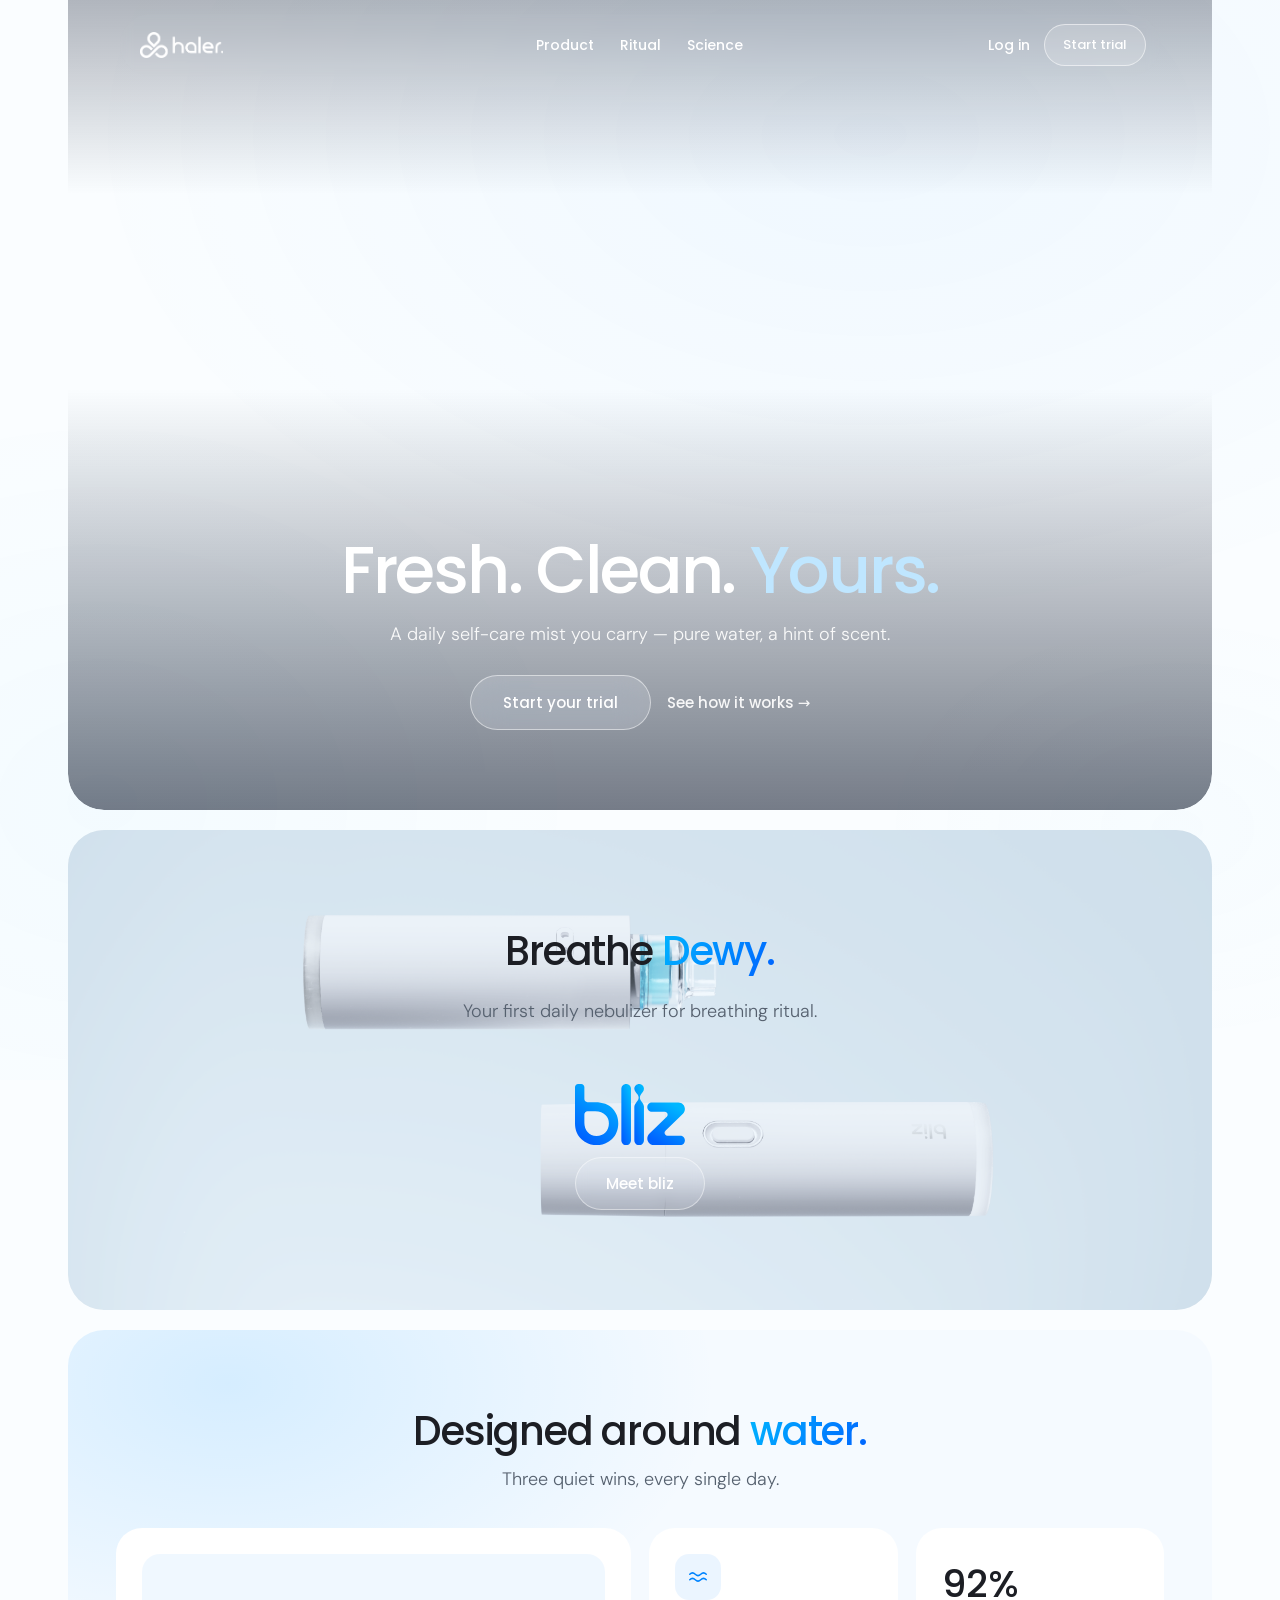
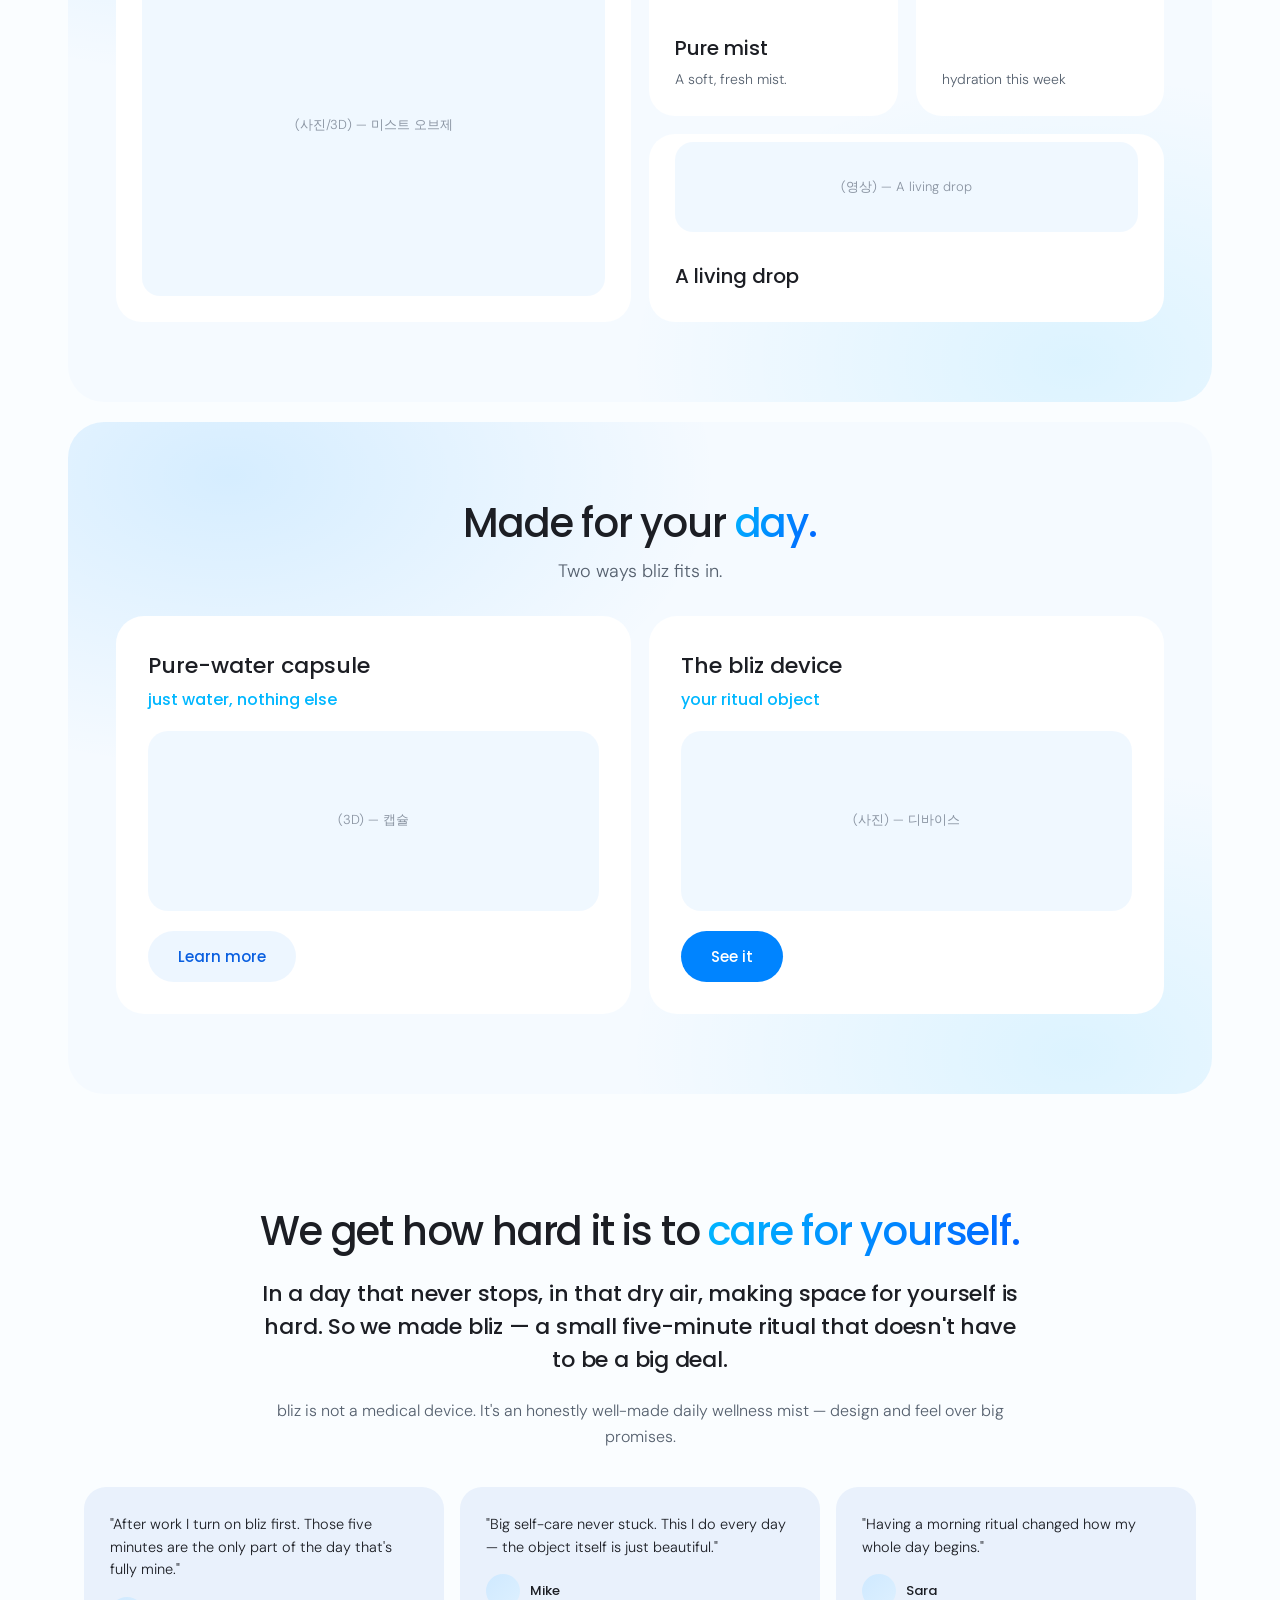
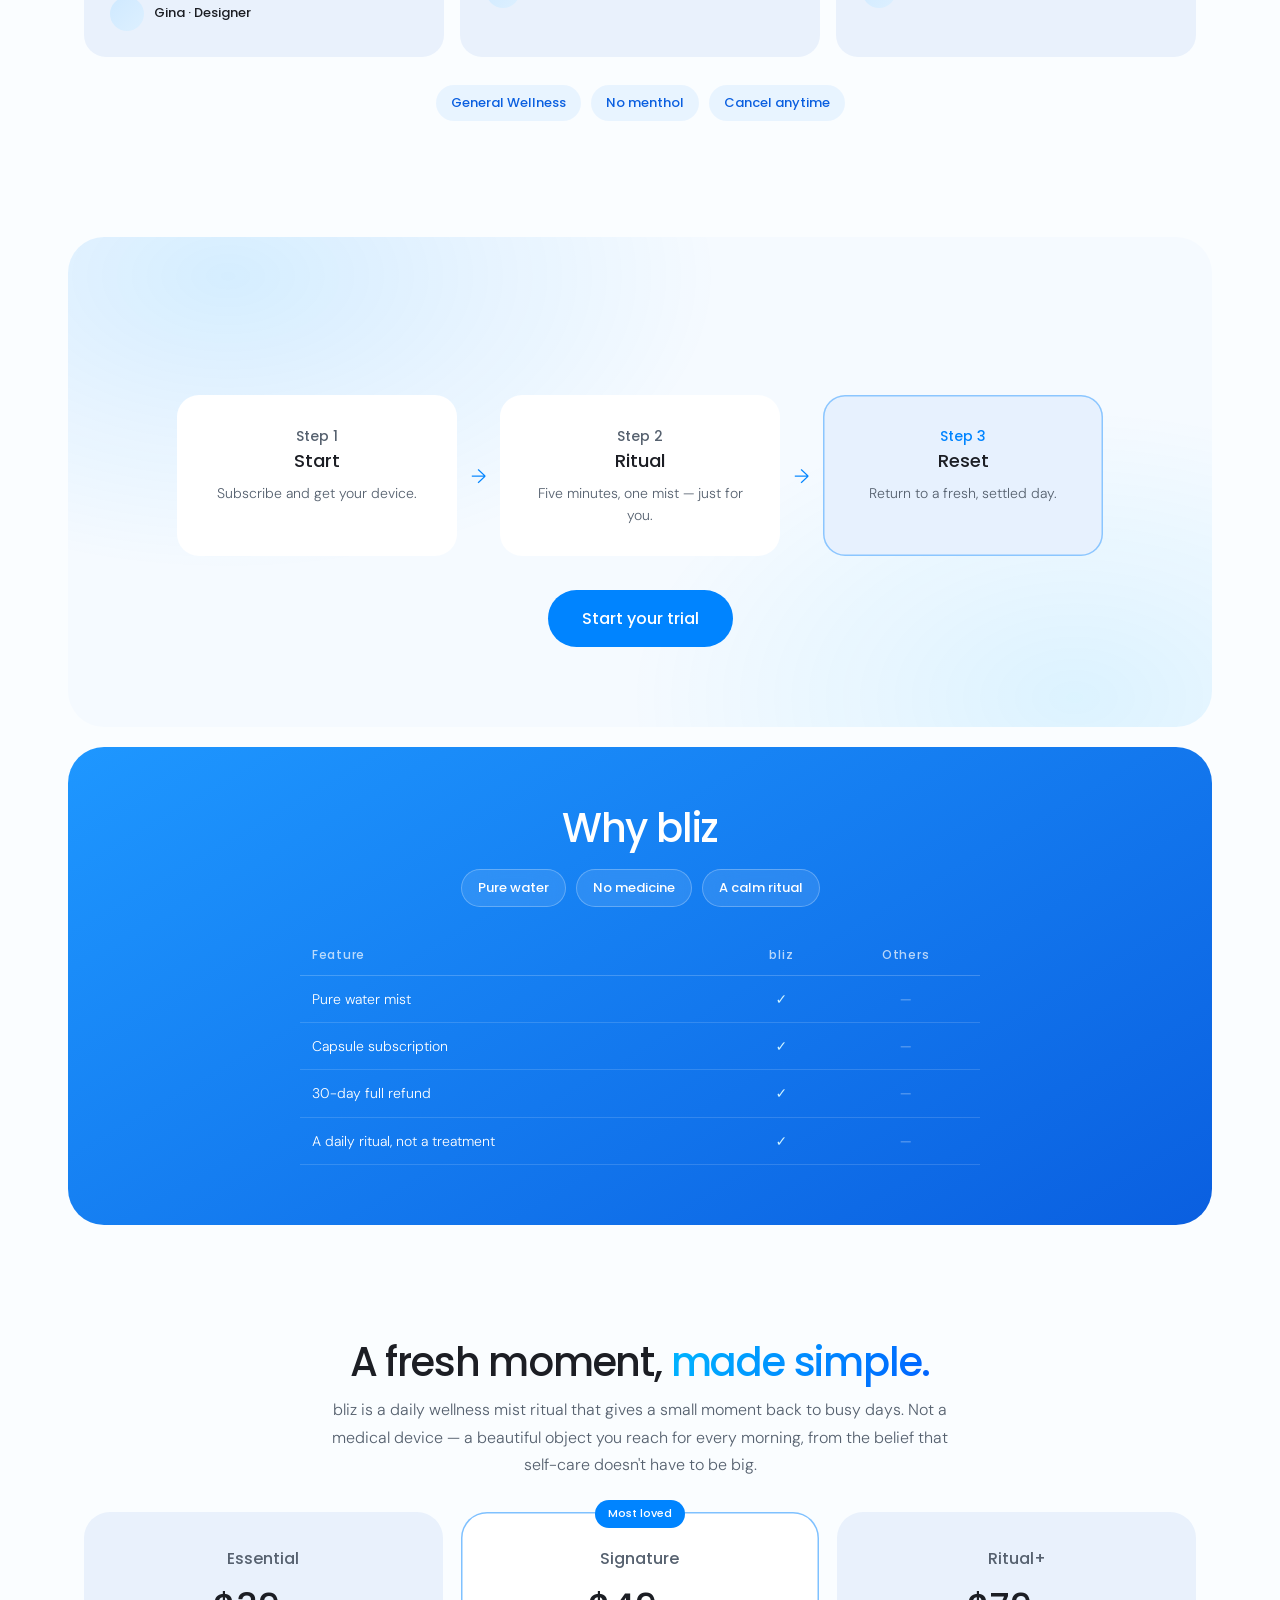
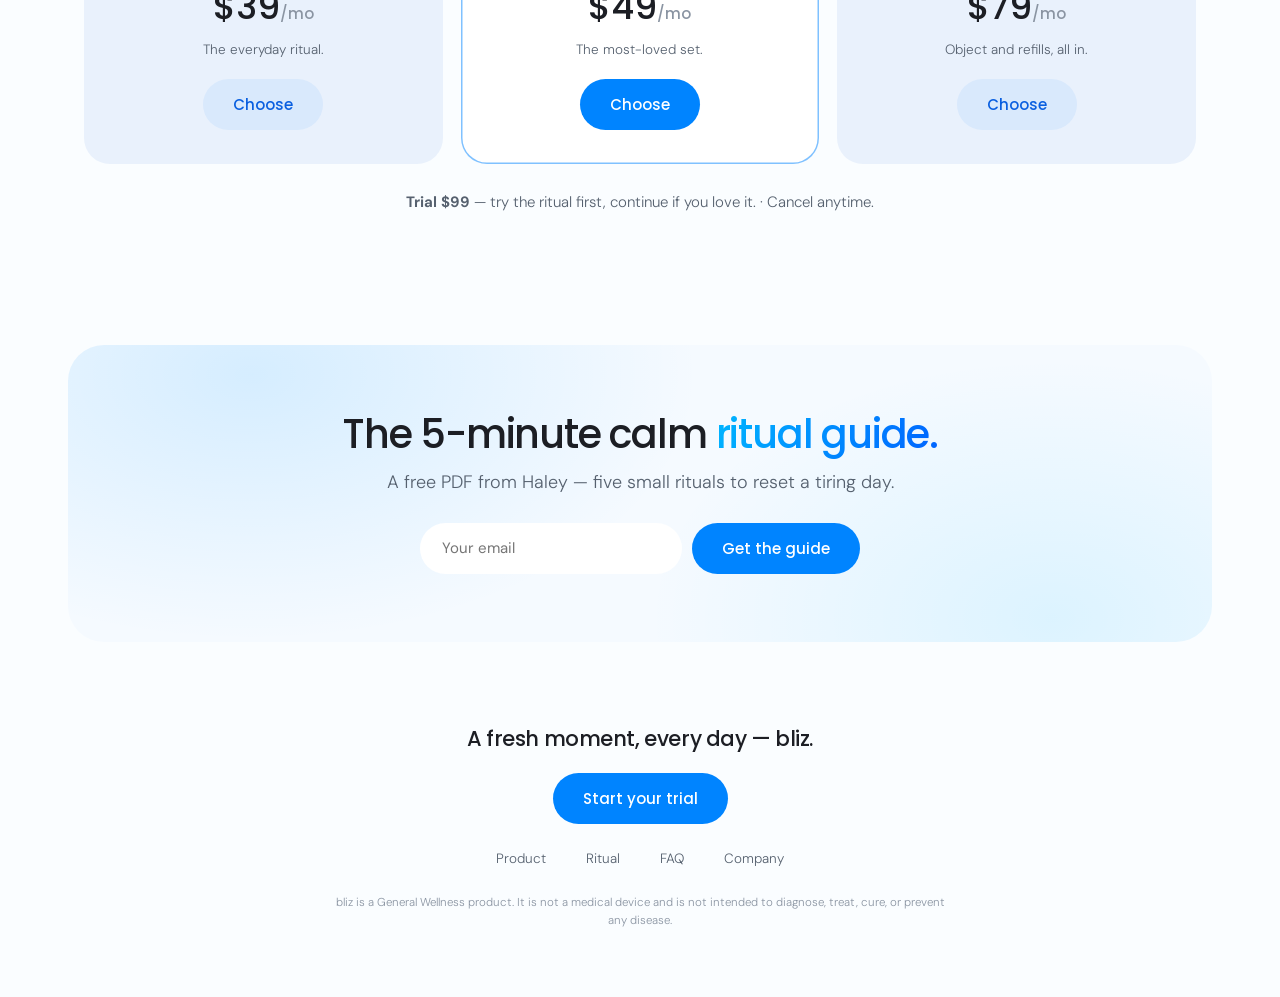
==== index.html @ 5954be3e "feat: product bg block - landscape image + gbtn--clear + bliz logo gradient" ====
<!doctype html><html lang="en"><head><meta charset="utf-8"><meta name="viewport" content="width=device-width,initial-scale=1">
<link rel="preconnect" href="https://fonts.googleapis.com"><link rel="preconnect" href="https://fonts.gstatic.com" crossorigin>
<link href="https://fonts.googleapis.com/css2?family=Poppins:wght@300;400;500&family=DM+Sans:wght@300;400;500&display=swap" rel="stylesheet">
<link rel="stylesheet" href="blocks_v2.css?v=5">

<style>
.bg-diffusion {
  position: fixed;
  top: -20%;
  left: -10%;
  width: 120%;
  height: 140%;
  background:
    radial-gradient(ellipse 80% 60% at 65% 25%, rgba(0, 132, 255, 0.045) 0%, transparent 65%),
    radial-gradient(ellipse 55% 55% at 15% 78%, rgba(0, 180, 255, 0.028) 0%, transparent 58%),
    radial-gradient(ellipse 40% 35% at 85% 80%, rgba(100, 210, 255, 0.022) 0%, transparent 50%);
  pointer-events: none;
  z-index: 0;
  will-change: transform;
}
.hl-page { position: relative; z-index: 1; }
</style>
</head><body>
<div class="bg-diffusion" id="bgDiffusion"></div>

<nav class="hl-nav" id="nav"><a class="hl-nav__logo"><img src="logo.png" alt="haler"></a><div class="hl-nav__menu"><a>Product</a><a>Ritual</a><a>Science</a></div><div class="hl-nav__act"><a>Log in</a><button class="gbtn gbtn--sm gbtn--navcta">Start trial</button></div></nav>

<div class="hl-page">

  <!-- 1. HERO — 천장 부착 비디오 블록 (글래스 카드 없음, 텍스트 화이트, 프로스트 버튼) -->
  <section class="hero-v">
    <div class="hero-v__bg"><video src="hero.mp4" autoplay muted loop playsinline preload="auto"></video></div>
    <div class="hero-v__in"><div class="hero-v__box">
      <h1 class="hl-h1">Fresh. Clean. <span class="ac">Yours.</span></h1>
      <p class="hero-v__sub">A daily self-care mist you carry — pure water, a hint of scent.</p>
      <div class="hero-v__cta"><button class="gbtn gbtn--hero">Start your trial</button><a class="hero-v__link">See how it works →</a></div>
    </div></div>
  </section>

  <!-- 2. 제품 인트로 -->
  <section class="hl-block hl-sec--product-bg">
    <div class="hl-product-bg__inner">
      <h2 class="hl-h2">Breathe <span class="ac">Dewy.</span></h2>
      <p class="hl-sub">Your first daily nebulizer for breathing ritual.</p>
      <div class="hl-product-cta">
        <svg class="hl-bliz-logo" viewBox="0 0 178 100" fill="none" xmlns="http://www.w3.org/2000/svg">
          <defs>
            <linearGradient id="blizLogoGrad" x1="0%" y1="0%" x2="100%" y2="0%" gradientTransform="rotate(118, 0.5, 0.5)">
              <stop offset="0%" stop-color="#00B7FF"/>
              <stop offset="100%" stop-color="#0062FF"/>
            </linearGradient>
          </defs>
          <path d="M148.494 53.0702C151.514 50.1258 149.429 45.0018 145.212 45.0018H124.501C120.358 45.0018 117 41.6435 117 37.5009C117 33.3583 120.358 30 124.501 30H167.304C173.132 30 177.857 34.7246 177.857 40.5526C177.857 43.3975 176.708 46.1218 174.672 48.1079L146.363 75.7116C143.343 78.656 145.428 83.78 149.645 83.78H170.285C174.467 83.78 177.857 87.1699 177.857 91.3517C177.857 95.5334 174.467 98.9233 170.285 98.9233H127.652C121.769 98.9233 117 94.1542 117 88.2712C117 85.3995 118.159 82.6494 120.216 80.6446L148.494 53.0702Z" fill="url(#blizLogoGrad)"/>
          <path d="M75 7.78395C75 3.48499 78.485 0 82.784 0C87.0829 0 90.5679 3.48499 90.5679 7.78395V91.2844C90.5679 95.5834 87.0829 99.0684 82.784 99.0684C78.485 99.0684 75 95.5834 75 91.2844V7.78395Z" fill="url(#blizLogoGrad)"/>
          <path d="M15.1575 62.8615C15.1575 65.7231 15.6168 68.4462 16.5354 71.0308C17.4541 73.6154 18.7402 75.8769 20.3937 77.8154C22.1391 79.7538 24.206 81.3231 26.5945 82.5231C29.0748 83.6308 31.8307 84.1846 34.8622 84.1846C37.8018 84.1846 40.4659 83.6769 42.8543 82.6615C45.3346 81.6462 47.4475 80.2615 49.1929 78.5077C50.9383 76.7538 52.3163 74.6308 53.3268 72.1385C54.3373 69.6462 54.8425 66.9692 54.8425 64.1077C54.8425 61.3385 54.3832 58.7538 53.4646 56.3538C52.5459 53.8615 51.122 51.7385 49.1929 49.9846C47.3556 48.1385 45.0591 46.7077 42.3031 45.6923C39.5472 44.6769 36.332 44.1692 32.6575 44.1692H20.1575C17.3961 44.1692 15.1575 46.4078 15.1575 49.1692V62.8615ZM0 5C0 2.23858 2.23858 0 5 0H10.1575C12.9189 0 15.1575 2.23858 15.1575 5V24.3538C15.1575 27.1152 17.3961 29.3538 20.1575 29.3538H32.7953C38.9501 29.3538 44.3241 30.2769 48.9173 32.1231C53.6024 33.8769 57.5066 36.3231 60.6299 39.4615C63.7533 42.6 66.0958 46.2923 67.6575 50.5385C69.2192 54.7846 70 59.3077 70 64.1077C70 69.1846 69.0814 73.8462 67.2441 78.0923C65.4987 82.3385 63.0643 86.0308 59.9409 89.1692C56.8176 92.2154 53.0971 94.6154 48.7795 96.3692C44.5538 98.1231 39.9606 99 35 99C30.0394 99 25.4003 98.1231 21.0827 96.3692C16.857 94.6154 13.1824 92.2154 10.0591 89.1692C6.93569 86.0308 4.45538 82.3385 2.61811 78.0923C0.872702 73.8462 0 69.1846 0 64.1077V5Z" fill="url(#blizLogoGrad)"/>
          <path d="M103.784 0C108.083 0.000123694 111.568 3.4853 111.568 7.78418C111.568 11.4573 108.457 14.4634 106.387 17.4974C105.512 18.7799 105 20.3301 105 22C105 23.5483 105.44 24.9935 106.201 26.2178C108.245 29.5034 111.568 32.6845 111.568 36.554V91.2842C111.568 95.5831 108.083 99.0682 103.784 99.0684C99.4852 99.0684 96 95.5831 96 91.2842V36.9996C96 32.9643 99.6131 29.6767 101.769 26.2653C102.549 25.031 103 23.5684 103 22C103 20.15 102.372 18.4469 101.317 17.0921C99.1143 14.2614 96 11.3712 96 7.78418C96 3.48522 99.4852 0 103.784 0Z" fill="url(#blizLogoGrad)"/>
        </svg>
        <button class="gbtn gbtn--clear">Meet bliz</button>
      </div>
    </div>
  </section>

  <!-- 3. 가치 (큼직 bento — 블록 안의 미니 블록) -->
  <section class="hl-block hl-block--airy">
    <h2 class="hl-h2">Designed around <span class="ac">water.</span></h2>
    <p class="hl-sub">Three quiet wins, every single day.</p>
    <div class="hl-bento">
      <div class="hl-mb c2 r2"><div class="hl-mb__media" style="margin-bottom:0">(사진/3D) — 미스트 오브제</div></div>
      <div class="hl-mb"><div class="hl-mb__ic"><svg viewBox="0 0 24 24"><path d="M3 9c2-2 4-2 6 0s4 2 6 0 4-2 6 0M3 15c2-2 4-2 6 0s4 2 6 0 4-2 6 0" stroke-linecap="round"/></svg></div><h4>Pure mist</h4><p>A soft, fresh mist.</p></div>
      <div class="hl-mb"><div class="stat">92%</div><p>hydration this week</p></div>
      <div class="hl-mb c2"><div class="hl-mb__media">(영상) — A living drop</div><h4>A living drop</h4></div>
    </div>
  </section>

  <!-- 3-b. 제품 (2업 큰 세로 카드 — 블록 안의 블록) -->
  <section class="hl-block hl-block--airy">
    <h2 class="hl-h2">Made for your <span class="ac">day.</span></h2>
    <p class="hl-sub">Two ways bliz fits in.</p>
    <div class="hl-twoup">
      <div class="hl-bigcard"><h4>Pure-water capsule</h4><p class="lead">just water, nothing else</p><div class="hl-bigcard__media">(3D) — 캡슐</div><button class="gbtn gbtn--ghost">Learn more</button></div>
      <div class="hl-bigcard"><h4>The bliz device</h4><p class="lead">your ritual object</p><div class="hl-bigcard__media">(사진) — 디바이스</div><button class="gbtn gbtn--blue">See it</button></div>
    </div>
  </section>

  <!-- 4. 가이드 + 증언 (플레인 + 카드) -->
  <section class="hl-sec">
    <h2 class="hl-h2">We get how hard it is to <span class="ac">care for yourself.</span></h2>
    <div class="hl-guide">
      <p class="hl-guide__empathy">In a day that never stops, in that dry air, making space for yourself is hard. So we made bliz — a small five-minute ritual that doesn't have to be a big deal.</p>
      <p class="hl-guide__auth">bliz is not a medical device. It's an honestly well-made daily wellness mist — design and feel over big promises.</p>
    </div>
    <div class="hl-testi">
      <div class="hl-tcard"><p>"After work I turn on bliz first. Those five minutes are the only part of the day that's fully mine."</p><div class="who"><span class="av"></span><span class="nm">Gina · Designer</span></div></div>
      <div class="hl-tcard"><p>"Big self-care never stuck. This I do every day — the object itself is just beautiful."</p><div class="who"><span class="av"></span><span class="nm">Mike</span></div></div>
      <div class="hl-tcard"><p>"Having a morning ritual changed how my whole day begins."</p><div class="who"><span class="av"></span><span class="nm">Sara</span></div></div>
    </div>
    <div class="hl-trust"><span class="hl-chip">General Wellness</span><span class="hl-chip">No menthol</span><span class="hl-chip">Cancel anytime</span></div>
  </section>

  <!-- 5. 계획 3단계 (색 블록) -->
  <section class="hl-block hl-block--airy">
    <h2 class="hl-h2">Your <span class="ac">5-minute</span> reset plan.</h2>
    <div class="hl-steps">
      <div class="hl-step"><p class="hl-step__n">Step 1</p><h4>Start</h4><p>Subscribe and get your device.</p></div>
      <div class="hl-arrow">→</div>
      <div class="hl-step"><p class="hl-step__n">Step 2</p><h4>Ritual</h4><p>Five minutes, one mist — just for you.</p></div>
      <div class="hl-arrow">→</div>
      <div class="hl-step hl-step--last"><p class="hl-step__n">Step 3</p><h4>Reset</h4><p>Return to a fresh, settled day.</p></div>
    </div>
    <div style="margin-top:34px"><button class="gbtn gbtn--blue gbtn--lg">Start your trial</button></div>
  </section>

  <!-- 6. 비비드 포인트 블록 (Why bliz) -->
  <section class="hl-block hl-block--point">
    <h2 class="hl-h2">Why bliz</h2>
    <div class="hl-pchips"><span class="hl-pchip">Pure water</span><span class="hl-pchip">No medicine</span><span class="hl-pchip">A calm ritual</span></div>
    <table class="hl-cmp"><thead><tr><th>Feature</th><th style="text-align:center">bliz</th><th style="text-align:center">Others</th></tr></thead><tbody>
      <tr><td>Pure water mist</td><td class="yes">✓</td><td class="no">—</td></tr>
      <tr><td>Capsule subscription</td><td class="yes">✓</td><td class="no">—</td></tr>
      <tr><td>30-day full refund</td><td class="yes">✓</td><td class="no">—</td></tr>
      <tr><td>A daily ritual, not a treatment</td><td class="yes">✓</td><td class="no">—</td></tr>
    </tbody></table>
  </section>

  <!-- 7. 설명 + 가격 (플레인 + 카드) -->
  <section class="hl-sec">
    <h2 class="hl-h2">A fresh moment, <span class="ac">made simple.</span></h2>
    <p class="hl-explain">bliz is a daily wellness mist ritual that gives a small moment back to busy days. Not a medical device — a beautiful object you reach for every morning, from the belief that self-care doesn't have to be big.</p>
    <div class="hl-pricing">
      <div class="hl-pcard"><div class="tier">Essential</div><div class="price">$39<small>/mo</small></div><p class="pdesc">The everyday ritual.</p><button class="gbtn gbtn--ghost">Choose</button></div>
      <div class="hl-pcard hl-pcard--reco"><span class="badge">Most loved</span><div class="tier">Signature</div><div class="price">$49<small>/mo</small></div><p class="pdesc">The most-loved set.</p><button class="gbtn gbtn--blue">Choose</button></div>
      <div class="hl-pcard"><div class="tier">Ritual+</div><div class="price">$79<small>/mo</small></div><p class="pdesc">Object and refills, all in.</p><button class="gbtn gbtn--ghost">Choose</button></div>
    </div>
    <p class="hl-trial"><b>Trial $99</b> — try the ritual first, continue if you love it. · Cancel anytime.</p>
  </section>

  <!-- 8. 전환 CTA 밑밥 (색 블록) -->
  <section class="hl-block hl-block--lead">
    <h2 class="hl-h2">The 5-minute calm <span class="ac">ritual guide.</span></h2>
    <p class="hl-sub">A free PDF from Haley — five small rituals to reset a tiring day.</p>
    <div class="hl-lead__form"><input class="hl-lead__input" placeholder="Your email"><button class="gbtn gbtn--blue">Get the guide</button></div>
  </section>

  <!-- 9. 푸터 -->
  <footer class="hl-footer">
    <p class="hl-footer__one">A fresh moment, every day — <span class="ac">bliz.</span></p>
    <button class="gbtn gbtn--blue">Start your trial</button>
    <div class="hl-footer__cols"><span>Product</span><span>Ritual</span><span>FAQ</span><span>Company</span></div>
    <p class="hl-footer__disc">bliz is a General Wellness product. It is not a medical device and is not intended to diagnose, treat, cure, or prevent any disease.</p>
  </footer>

</div>
<script>
(function(){
 var sel='.hl-h2,.hl-sub,.hl-stake,.hl-vcard,.hl-mb,.hl-bigcard,.hl-step,.hl-tcard,.hl-pcard,.hl-explain,.hero__card,.hl-cmp,.hl-pchips,.hl-trial,.hl-lead__form';
 var els=[].slice.call(document.querySelectorAll(sel));
 els.forEach(function(e,i){e.classList.add('sp-reveal');e.style.transitionDelay=((i%3)*0.07)+'s'});
 if(!('IntersectionObserver'in window)){els.forEach(function(e){e.classList.add('sp-in')});return;}
 var io=new IntersectionObserver(function(ents){ents.forEach(function(en){if(en.isIntersecting){en.target.classList.add('sp-in');io.unobserve(en.target)}})},{threshold:.12,rootMargin:'0px 0px -7% 0px'});
 els.forEach(function(e){io.observe(e)});
 // nav: 히어로 위=투명/흰, 스크롤 후=밝은 글래스/다크
 var nav=document.getElementById('nav');
 function navState(){ if(nav) nav.classList.toggle('is-scrolled', window.scrollY > window.innerHeight*0.82); }
 navState(); window.addEventListener('scroll',navState,{passive:true});
})();
</script>

<script>
(function(){
  var bg = document.getElementById('bgDiffusion');
  var ticking = false;
  window.addEventListener('scroll', function(){
    if (!ticking) {
      requestAnimationFrame(function(){
        bg.style.transform = 'translateY(' + (window.scrollY * 0.04) + 'px)';
        ticking = false;
      });
      ticking = true;
    }
  }, { passive: true });
})();
</script>
</body></html>
---- blocks_v2.css ----
/* ============================================================
   haler blocks_v2 — SB7 홈 (Apple식: 여백 + 카드, 테두리 0)
   전체 배경 = 미세한 하늘색 흰. 텍스트 섹션은 배경에 그대로(블록 가두지 않음).
   '블록 컨테이너'는 의미있는 것만: 히어로(블루 필드) + Why bliz(비비드).
   카드는 테두리 대신 옅은 채움으로 구분. 그린=배경/배지 금지(블루로).
   정렬 기본 = 중앙. Poppins≤500 / DM Sans 300.
   ============================================================ */
:root{
  --blue:#0084FF; --cyan:#00B7FF; --deep:#0062FF; --deep2:#0A5FE0;
  --succ:#6FC44E;
  --ink:#1C1E24; --ink2:#56616F; --ink3:#8A94A2; --line:#EAF0F6;
  --fd:'Poppins',-apple-system,system-ui,sans-serif;
  --fb:'DM Sans',-apple-system,system-ui,sans-serif;
  --page:#FAFDFF;
  --card:#E9F1FC;          /* 카드 톤(그림자 없이 톤 대비로 구분) */
  --card2:#FFFFFF;
  --blk-hero:radial-gradient(1000px 720px at 8% -10%,rgba(0,140,255,.18),transparent 60%),radial-gradient(820px 620px at 100% 108%,rgba(0,183,255,.14),transparent 60%),#F2F8FF;
  --blk-point:linear-gradient(150deg,#1E97FF,#0A5FE0);
}
*{box-sizing:border-box}
body{margin:0;background:var(--page);color:var(--ink);font-family:var(--fb);font-weight:300;line-height:1.6;text-align:center;-webkit-font-smoothing:antialiased;-moz-osx-font-smoothing:grayscale}
.hl-page{max-width:1200px;margin:0 auto;padding:0 28px 30px}
img{max-width:100%}

/* 타이포 */
.hl-kicker{font-family:var(--fd);font-weight:500;font-size:12px;letter-spacing:.16em;text-transform:uppercase;color:var(--blue);margin:0 0 16px}
.hl-h1{font-family:var(--fd);font-weight:500;font-size:56px;line-height:1.03;letter-spacing:-0.035em;color:var(--ink);margin:0 0 18px}
.hl-h2{font-family:var(--fd);font-weight:500;font-size:40px;line-height:1.08;letter-spacing:-0.03em;color:var(--ink);margin:0 0 12px}
.hl-h1 .ac,.hl-h2 .ac{background:linear-gradient(118deg,#00B7FF,#0062FF);-webkit-background-clip:text;background-clip:text;color:transparent}
.hl-sub{font-size:18px;color:var(--ink2);max-width:560px;margin:0 auto 26px;line-height:1.6}
/* 아이콘 통일 (Glazicons풍 라인) */
.hl-stake__ic svg,.hl-vcard__ic svg,.hl-mb__ic svg{stroke-width:1.75;stroke-linecap:round;stroke-linejoin:round}

/* 버튼 (그림자0·그라데0·테두리 최소) */
.gbtn{display:inline-flex;align-items:center;gap:8px;border-radius:999px;padding:14px 30px;font-family:var(--fd);font-weight:500;font-size:15px;border:none;cursor:pointer;transition:all .22s ease;text-decoration:none}
.gbtn--blue{background:var(--blue);color:#fff}
.gbtn--blue:hover{background:#0A6FE0}
.gbtn--ghost{background:rgba(0,132,255,.07);color:var(--deep2)}
.gbtn--ghost:hover{background:rgba(0,132,255,.13)}
.gbtn--text{background:none;color:var(--deep2);padding:14px 6px}
.gbtn--lg{padding:16px 34px;font-size:16px}
.gbtn--sm{padding:10px 18px;font-size:13px}
.gbtn--clear{-webkit-backdrop-filter:blur(7px) saturate(1.2);backdrop-filter:blur(7px) saturate(1.2);background:rgba(255,255,255,.14);border:1px solid rgba(255,255,255,.45);color:#fff}
.gbtn--frost{-webkit-backdrop-filter:blur(16px) saturate(1.3) brightness(1.05);backdrop-filter:blur(16px) saturate(1.3) brightness(1.05);background:rgba(255,255,255,.12);color:#fff}

/* 칩 */
.hl-chip{display:inline-block;color:var(--deep2);border-radius:999px;padding:8px 15px;font-family:var(--fd);font-weight:500;font-size:13px;background:rgba(0,132,255,.07)}
.hl-chips{display:flex;gap:10px;justify-content:center;flex-wrap:wrap;margin:0 0 22px}

/* 미디어 플레이스홀더 */
.hl-ph{border-radius:18px;background:rgba(0,132,255,.05);display:flex;align-items:center;justify-content:center;color:var(--ink3);font-size:13px;min-height:160px}

/* ============================================================
   플레인 섹션 = 배경에 그대로 (블록 컨테이너 X). 여백이 경계.
   ============================================================ */
.hl-sec{padding:96px 16px}
.hl-sec--tight{padding:72px 16px}

/* 의미있는 블록 컨테이너 (테두리 0) */
.hl-block{position:relative;border-radius:36px;margin:20px 0;overflow:hidden;border:none}
/* 색 블록 (옅은 블루 — 그린 없음). 흰 블록은 안 씀(배경에 그대로) */
.hl-block--airy{background:radial-gradient(700px 420px at 14% 8%,rgba(0,150,255,.13),transparent 70%),radial-gradient(620px 400px at 88% 94%,rgba(0,183,255,.10),transparent 72%),#F5FAFF;padding:80px 48px}
.hl-block--lead{background:radial-gradient(640px 380px at 16% 10%,rgba(0,150,255,.13),transparent 70%),radial-gradient(560px 360px at 86% 92%,rgba(0,183,255,.10),transparent 72%),#F5FAFF;padding:68px 44px}
/* 색 블록 안의 카드는 흰색으로 떠보이게 */
.hl-block--airy .hl-vcard,.hl-block--airy .hl-step{background:#fff}
.hl-block--airy .hl-step--last{background:#E7F1FE}
.hl-block--lead .hl-lead__input{background:#fff}

/* 1. 히어로 — 천장 부착 풀 비디오 블록 (윗면 천장, 아래만 둥글게, 글래스카드 X) */
.hero-v{position:relative;margin:0 0 20px;border-radius:0 0 36px 36px;overflow:hidden;min-height:90vh;display:flex;align-items:flex-end}
.hero-v__bg{position:absolute;inset:0;border-radius:0 0 36px 36px;overflow:hidden}
.hero-v__bg video{width:100%;height:100%;object-fit:cover;display:block;border-radius:0 0 36px 36px}
.hero-v::after{content:"";position:absolute;inset:0;pointer-events:none;border-radius:0 0 36px 36px;background:linear-gradient(180deg,rgba(8,18,38,.30),transparent 24%,transparent 48%,rgba(8,18,38,.55))}
.hero-v__in{position:relative;z-index:2;width:100%;padding:0 clamp(24px,4vw,52px) clamp(46px,7vw,80px);text-align:center}
.hero-v__box{max-width:780px;margin:0 auto}
.hero-v__box .hl-h1{color:#fff;font-size:clamp(40px,6vw,66px);margin:0 0 16px}
.hero-v__box .hl-h1 .ac{background:none;-webkit-text-fill-color:#bfe6ff;color:#bfe6ff}
.hero-v__sub{color:rgba(255,255,255,.92);font-size:clamp(15px,1.5vw,18px);line-height:1.55;max-width:780px;margin:0 auto 26px}
.hero-v__cta{display:flex;gap:16px;align-items:center;flex-wrap:wrap;justify-content:center}
.gbtn--hero{padding:15px 32px;-webkit-backdrop-filter:blur(16px) saturate(1.4);backdrop-filter:blur(16px) saturate(1.4);background:rgba(255,255,255,.16);border:1px solid rgba(255,255,255,.5);color:#fff}
.gbtn--hero:hover{background:rgba(255,255,255,.28)}
.hero-v__link{color:#fff;font-family:var(--fd);font-weight:500;font-size:15px;text-decoration:none;opacity:.92}
.hero-v__link:hover{opacity:1}

/* 2. 위기 (플레인) */
.hl-stakes{display:flex;gap:40px;justify-content:center;flex-wrap:wrap;margin-top:30px}
.hl-stake{max-width:200px}
.hl-stake__ic{width:54px;height:54px;border-radius:16px;background:rgba(0,132,255,.08);display:flex;align-items:center;justify-content:center;margin:0 auto 12px}
.hl-stake__ic svg{width:24px;height:24px;stroke:var(--blue);fill:none;stroke-width:1.6}
.hl-stake p{font-family:var(--fd);font-weight:500;font-size:15px;color:var(--ink);margin:0}

/* 3. 가치3 (카드만, 테두리0 옅은 채움) */
.hl-value3{display:grid;grid-template-columns:repeat(3,1fr);gap:18px;margin-top:34px}
.hl-vcard{background:var(--card);border-radius:24px;padding:34px 26px;transition:all .25s ease}
.hl-vcard:hover{background:#fff;transform:translateY(-3px)}
.hl-vcard__ic{width:48px;height:48px;border-radius:14px;background:#fff;display:flex;align-items:center;justify-content:center;margin:0 auto 16px}
.hl-vcard__ic svg{width:22px;height:22px;stroke:var(--blue);fill:none;stroke-width:1.6}
.hl-vcard h4{font-family:var(--fd);font-weight:500;font-size:18px;margin:0 0 6px}
.hl-vcard p{font-size:14px;color:var(--ink2);margin:0}

/* ★ 중첩 블록 — 부모 블록 안 큼직한 미니 블록 (bento / 2업 / 가로) */
.hl-bento{display:grid;grid-template-columns:repeat(4,1fr);grid-auto-rows:188px;gap:18px;margin-top:34px}
.hl-mb{background:#fff;border-radius:26px;padding:26px;display:flex;flex-direction:column;justify-content:flex-end;text-align:left;overflow:hidden;position:relative}
.hl-mb.c2{grid-column:span 2}.hl-mb.c3{grid-column:span 3}.hl-mb.c4{grid-column:span 4}
.hl-mb.r2{grid-row:span 2}
.hl-mb__media{flex:1;width:100%;border-radius:18px;background:rgba(0,132,255,.06);display:flex;align-items:center;justify-content:center;color:var(--ink3);font-size:13px;min-height:90px;margin-bottom:14px}
.hl-mb__ic{width:46px;height:46px;border-radius:14px;background:rgba(0,132,255,.08);display:flex;align-items:center;justify-content:center;margin-bottom:auto}
.hl-mb__ic svg{width:22px;height:22px;stroke:var(--blue);fill:none;stroke-width:1.6}
.hl-mb h4{font-family:var(--fd);font-weight:500;font-size:20px;margin:14px 0 4px;color:var(--ink)}
.hl-mb .stat{font-family:var(--fd);font-weight:500;font-size:38px;color:var(--ink);margin-bottom:auto}
.hl-mb p{font-size:14px;color:var(--ink2);margin:0}
/* 2업 큰 세로 카드 */
.hl-twoup{display:grid;grid-template-columns:1fr 1fr;gap:18px;margin-top:30px}
.hl-bigcard{background:#fff;border-radius:28px;padding:32px;text-align:left;min-height:360px;display:flex;flex-direction:column}
.hl-bigcard h4{font-family:var(--fd);font-weight:500;font-size:22px;margin:0 0 4px}
.hl-bigcard .lead{color:var(--cyan);font-family:var(--fd);font-weight:500;font-size:16px;margin:0 0 18px}
.hl-bigcard__media{flex:1;border-radius:20px;background:rgba(0,132,255,.06);display:flex;align-items:center;justify-content:center;color:var(--ink3);font-size:13px;min-height:180px;margin-bottom:20px}
.hl-bigcard .gbtn{align-self:flex-start}

/* 4. 가이드 + 증언 (플레인 + 카드) */
.hl-guide{max-width:760px;margin:24px auto 0}
.hl-guide__empathy{font-family:var(--fd);font-weight:500;font-size:22px;line-height:1.5;color:var(--ink);letter-spacing:-0.01em}
.hl-guide__auth{font-size:16px;color:var(--ink2);margin-top:16px}
.hl-testi{display:grid;grid-template-columns:repeat(3,1fr);gap:16px;margin-top:38px}
.hl-tcard{background:var(--card);border-radius:22px;padding:26px;text-align:left}
.hl-tcard p{font-size:14.5px;color:var(--ink);margin:0 0 16px;line-height:1.55}
.hl-tcard .who{display:flex;align-items:center;gap:10px}
.hl-tcard .av{width:34px;height:34px;border-radius:50%;background:linear-gradient(135deg,#CFE9FF,#DDF0FF)}
.hl-tcard .nm{font-family:var(--fd);font-weight:500;font-size:13px}
.hl-trust{display:flex;gap:10px;justify-content:center;flex-wrap:wrap;margin-top:28px}

/* 5. 계획 3단계 (카드, 마지막=블루 포인트) */
.hl-steps{display:flex;gap:14px;justify-content:center;align-items:stretch;flex-wrap:wrap;margin-top:34px}
.hl-step{flex:1;min-width:200px;max-width:280px;background:var(--card);border-radius:22px;padding:30px 24px}
.hl-step__n{font-family:var(--fd);font-weight:500;font-size:13px;color:var(--ink3);margin:0 0 10px}
.hl-step h4{font-family:var(--fd);font-weight:500;font-size:18px;margin:0 0 6px}
.hl-step p{font-size:14px;color:var(--ink2);margin:0}
.hl-step--last{background:#E7F1FE;box-shadow:inset 0 0 0 1.5px rgba(0,132,255,.4)}
.hl-step--last .hl-step__n{color:var(--blue)}
.hl-arrow{display:flex;align-items:center;color:var(--blue);font-size:20px}

/* 6. 설명 + 가격 (플레인 + 카드) */
.hl-explain{max-width:620px;margin:0 auto;font-size:16px;color:var(--ink2);line-height:1.7}
.hl-pricing{display:grid;grid-template-columns:repeat(3,1fr);gap:18px;margin-top:34px;align-items:stretch}
.hl-pcard{background:var(--card);border-radius:26px;padding:34px 26px;position:relative;text-align:center}
.hl-pcard--reco{background:#fff;box-shadow:inset 0 0 0 1.5px rgba(0,132,255,.55)}
.hl-pcard .badge{position:absolute;top:-12px;left:50%;transform:translateX(-50%);background:var(--blue);color:#fff;font-family:var(--fd);font-weight:500;font-size:11px;padding:5px 13px;border-radius:999px}
.hl-pcard .tier{font-family:var(--fd);font-weight:500;font-size:16px;color:var(--ink2)}
.hl-pcard .price{font-family:var(--fd);font-weight:500;font-size:36px;color:var(--ink);margin:6px 0 4px}
.hl-pcard .price small{font-size:15px;color:var(--ink3)}
.hl-pcard .pdesc{font-size:13.5px;color:var(--ink2);margin:0 0 18px}
.hl-trial{margin-top:26px;font-size:15px;color:var(--ink2)}

/* 7. 비비드 포인트 블록 (Why bliz) */
.hl-block--point{background:var(--blk-point);color:#fff;padding:60px 44px}
.hl-block--point .hl-h2{color:#fff}
.hl-pchips{display:flex;gap:10px;justify-content:center;flex-wrap:wrap;margin:18px 0 28px}
.hl-pchip{-webkit-backdrop-filter:blur(16px);backdrop-filter:blur(16px);background:rgba(255,255,255,.1);border:1px solid rgba(255,255,255,.26);color:#fff;border-radius:999px;padding:8px 16px;font-family:var(--fd);font-weight:500;font-size:13px}
.hl-cmp{width:100%;max-width:680px;margin:0 auto;border-collapse:collapse;color:#fff;font-size:14px}
.hl-cmp th{font-family:var(--fd);font-weight:500;font-size:12px;letter-spacing:.06em;color:rgba(255,255,255,.7);text-align:left;padding:10px 12px;border-bottom:1px solid rgba(255,255,255,.2)}
.hl-cmp td{padding:12px;border-bottom:1px solid rgba(255,255,255,.14);text-align:left}
.hl-cmp .yes{color:#CFF3FF;text-align:center;font-weight:600}
.hl-cmp .no{opacity:.45;text-align:center}

/* 8. 전환 CTA 밑밥 (플레인) */
.hl-lead__form{display:flex;gap:10px;justify-content:center;max-width:440px;margin:22px auto 0;flex-wrap:wrap}
.hl-lead__input{flex:1;min-width:220px;border:none;background:var(--card);border-radius:999px;padding:15px 22px;font-family:var(--fb);font-size:15px}

/* 9. 푸터 */
.hl-footer{padding:60px 26px 36px;text-align:center}
.hl-footer__one{font-family:var(--fd);font-weight:500;font-size:21px;letter-spacing:-0.02em;margin:0 0 18px}
.hl-footer__cols{display:flex;gap:40px;justify-content:center;flex-wrap:wrap;margin:24px 0;font-size:13.5px;color:var(--ink2)}
.hl-footer__disc{font-size:11.5px;color:var(--ink3);max-width:620px;margin:18px auto 0;line-height:1.6}

/* 내비 */
/* navbar — 블록보다 좁게 떠 있음. 스크롤 인식(히어로 위=투명·흰 / 스크롤 후=밝은 글래스·다크) */
.hl-nav{position:fixed;top:14px;left:50%;transform:translateX(-50%);z-index:40;width:calc(100% - 84px);max-width:1040px;display:flex;align-items:center;justify-content:space-between;gap:20px;padding:10px 14px 10px 20px;border-radius:999px;background:transparent;-webkit-backdrop-filter:blur(6px);backdrop-filter:blur(6px);transition:background .3s ease,backdrop-filter .3s ease}
.hl-nav__logo{display:flex;align-items:center}
.hl-nav__logo img{height:26px;width:auto;max-width:140px;display:block;transition:filter .3s ease}
.hl-nav__menu{position:absolute;left:50%;transform:translateX(-50%);display:flex;gap:26px}
.hl-nav__menu a,.hl-nav__act a{font-family:var(--fd);font-weight:500;font-size:14px;text-decoration:none}
.hl-nav__act{display:flex;align-items:center;gap:14px}
/* 기본(히어로 위): 흰색 */
.hl-nav__menu a,.hl-nav__act a{color:#fff}
.hl-nav__logo img{filter:brightness(0) invert(1)}
/* 스크롤 후: 밝은 글래스 + 다크 + 원색 로고 */
.hl-nav.is-scrolled{background:rgba(255,255,255,.62);-webkit-backdrop-filter:blur(22px) saturate(1.5);backdrop-filter:blur(22px) saturate(1.5)}
.hl-nav.is-scrolled .hl-nav__menu a,.hl-nav.is-scrolled .hl-nav__act a{color:var(--ink2)}
.hl-nav.is-scrolled .hl-nav__logo img{filter:none}
/* nav CTA — 히어로 위: 프로스트 글래스(흰 림·흰 글씨) / 스크롤 후: 파란 버튼 */
.gbtn--navcta{-webkit-backdrop-filter:blur(14px) saturate(1.4);backdrop-filter:blur(14px) saturate(1.4);background:rgba(255,255,255,.16);border:1px solid rgba(255,255,255,.55);color:#fff}
.gbtn--navcta:hover{background:rgba(255,255,255,.28)}
.hl-nav.is-scrolled .gbtn--navcta{background:var(--blue);border:none;color:#fff;-webkit-backdrop-filter:none;backdrop-filter:none}
.hl-nav.is-scrolled .gbtn--navcta:hover{background:#0A6FE0}

/* ============================================================
   ★ SPATIAL 깊이 레이어 (기존 구조 위에 마감만 얹음)
   ============================================================ */
:root{
  --sh-soft:0 2px 8px rgba(10,60,140,.04),0 14px 34px rgba(10,60,140,.07);
  --sh-lift:0 10px 24px rgba(10,60,140,.09),0 34px 66px rgba(10,70,160,.15);
}
/* 깊이는 톤·레이어·블러로만 (그림자 사용 안 함 — spatial 원칙) */
.hl-vcard,.hl-mb,.hl-bigcard,.hl-tcard,.hl-pcard,.hl-step{transition:transform .3s cubic-bezier(.22,1,.36,1),background .25s,-webkit-backdrop-filter .25s,backdrop-filter .25s}
.hl-vcard:hover,.hl-mb:hover,.hl-bigcard:hover,.hl-tcard:hover{transform:translateY(-4px);background:#fff}
.hl-pcard--reco{box-shadow:inset 0 0 0 1.5px rgba(0,132,255,.5)}  /* 링(아웃라인)만, drop shadow 아님 */

/* 히어로: 글래스 카드 깊이 + 떠 있는 오브제(패럴랙스 느낌) */
.hl-hero{perspective:1200px}
.hl-hero__card{box-shadow:none}
.hero-deco{position:absolute;inset:0;z-index:1;pointer-events:none;overflow:hidden}
.hero-orb{position:absolute;border-radius:50%;-webkit-backdrop-filter:blur(6px) saturate(1.2);backdrop-filter:blur(6px) saturate(1.2);background:rgba(255,255,255,.16);border:1px solid rgba(255,255,255,.4)}
.hero-orb.o1{width:120px;height:120px;left:7%;top:24%;animation:floatA 9s ease-in-out infinite}
.hero-orb.o2{width:72px;height:72px;right:14%;bottom:20%;animation:floatB 11s ease-in-out infinite}
.hero-pearl{position:absolute;width:150px;height:150px;right:8%;top:14%;border-radius:50%;
  background:radial-gradient(60% 48% at 42% 30%,rgba(255,255,255,.92),transparent 60%),radial-gradient(50% 45% at 72% 40%,rgba(150,200,255,.6),transparent 70%),radial-gradient(55% 50% at 40% 76%,rgba(255,190,212,.5),transparent 70%),radial-gradient(50% 45% at 80% 80%,rgba(150,235,205,.45),transparent 70%),#eef4fc;
  box-shadow:inset 0 8px 22px rgba(255,255,255,.7);animation:floatA 8s ease-in-out infinite}
@keyframes floatA{0%,100%{transform:translateY(0)}50%{transform:translateY(-16px)}}
@keyframes floatB{0%,100%{transform:translateY(0)}50%{transform:translateY(13px)}}

/* 스크롤 진입 페이드업 (JS가 .sp-reveal 부여 → 보일 때 .sp-in) */
.sp-reveal{opacity:0;transform:translateY(22px);transition:opacity .7s cubic-bezier(.22,1,.36,1),transform .7s cubic-bezier(.22,1,.36,1)}
.sp-in{opacity:1;transform:none}

@media (max-width:600px){.hero-deco{display:none}}
@media (prefers-reduced-motion:reduce){
  .sp-reveal{opacity:1;transform:none;transition:none}
  .hero-orb,.hero-pearl{animation:none}
}

/* ── Product BG Block ─────────────────────────────── */
.hl-sec--product-bg{background:url('bliz_product_landscape.png') center/cover no-repeat;min-height:480px;display:flex;align-items:center;justify-content:center;padding:80px 48px;position:relative}
.hl-sec--product-bg::before{content:'';position:absolute;inset:0;background:rgba(200,225,245,.25);border-radius:inherit;pointer-events:none}
.hl-product-bg__inner{position:relative;z-index:1;text-align:center;display:flex;flex-direction:column;align-items:center;gap:12px}
.hl-product-cta{display:inline-flex;flex-direction:column;align-items:stretch;gap:12px;margin-top:20px}
.hl-bliz-logo{width:110px;height:auto;display:block}
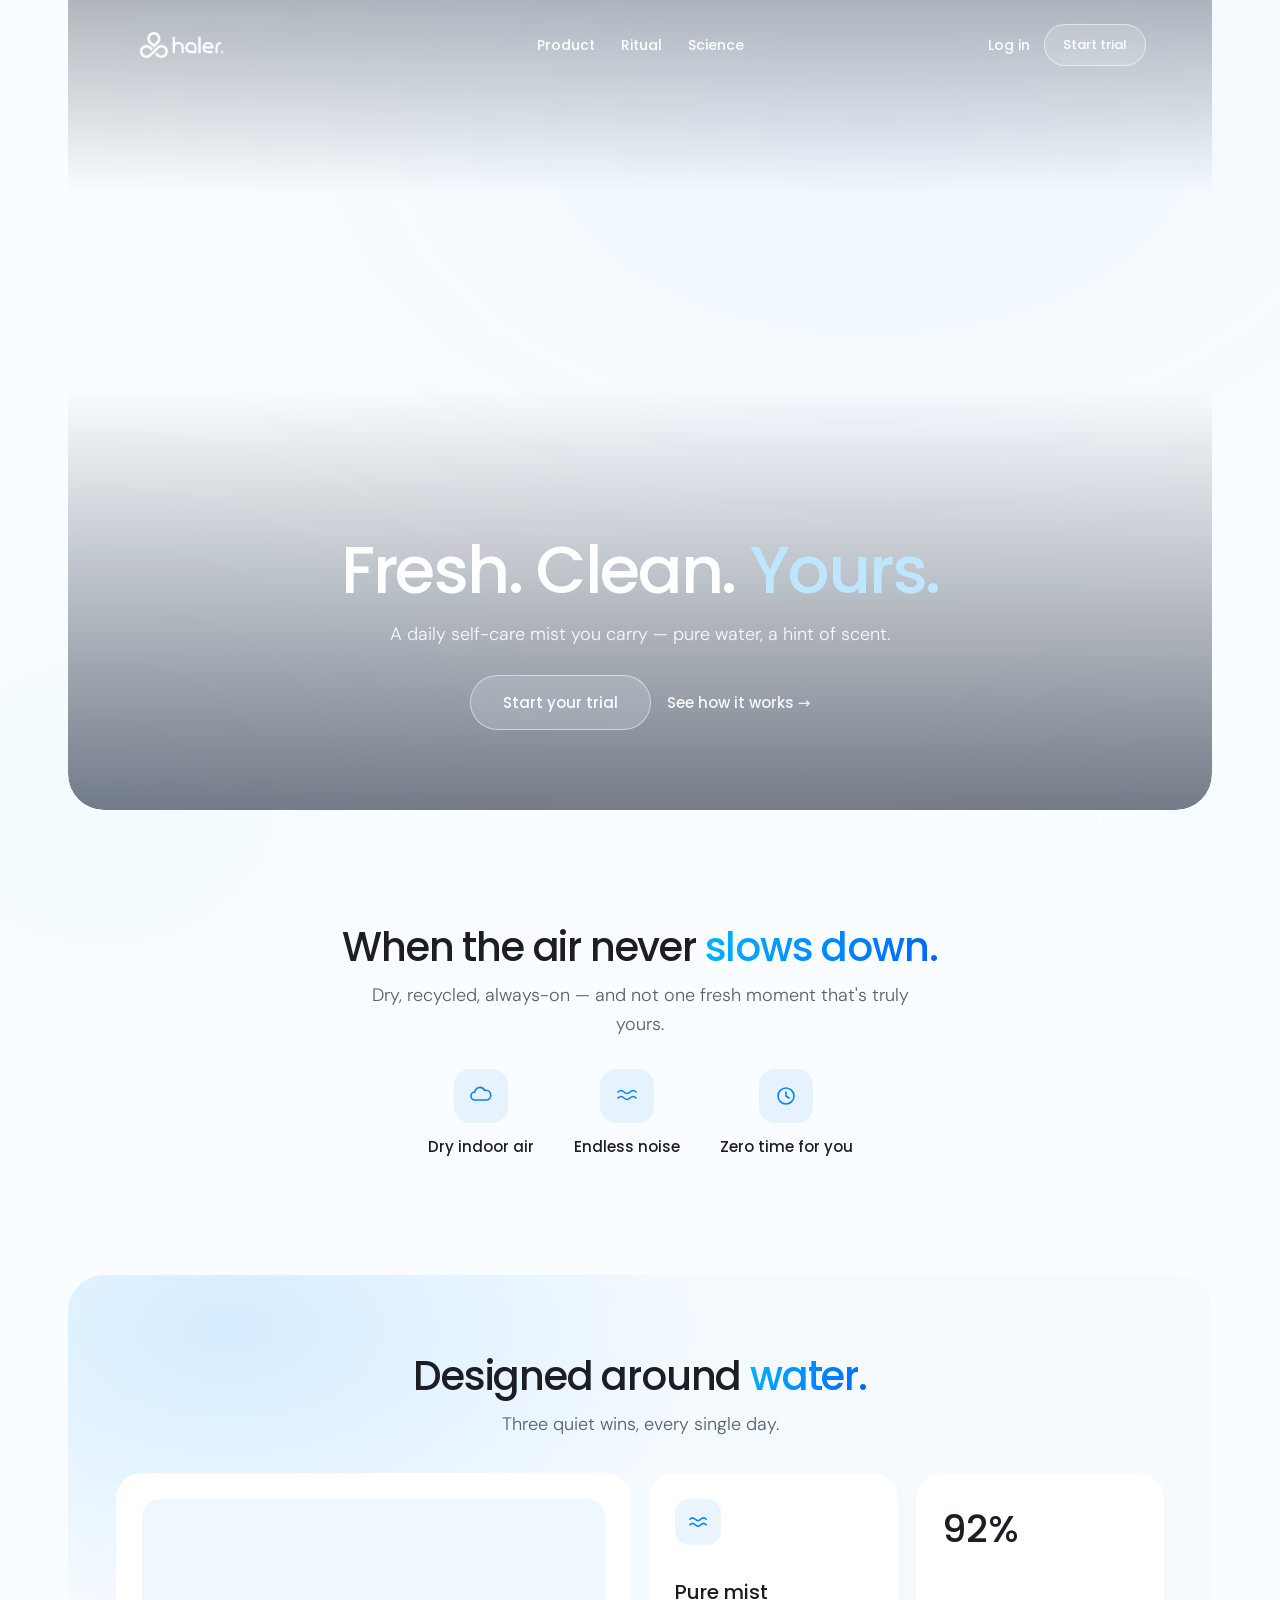
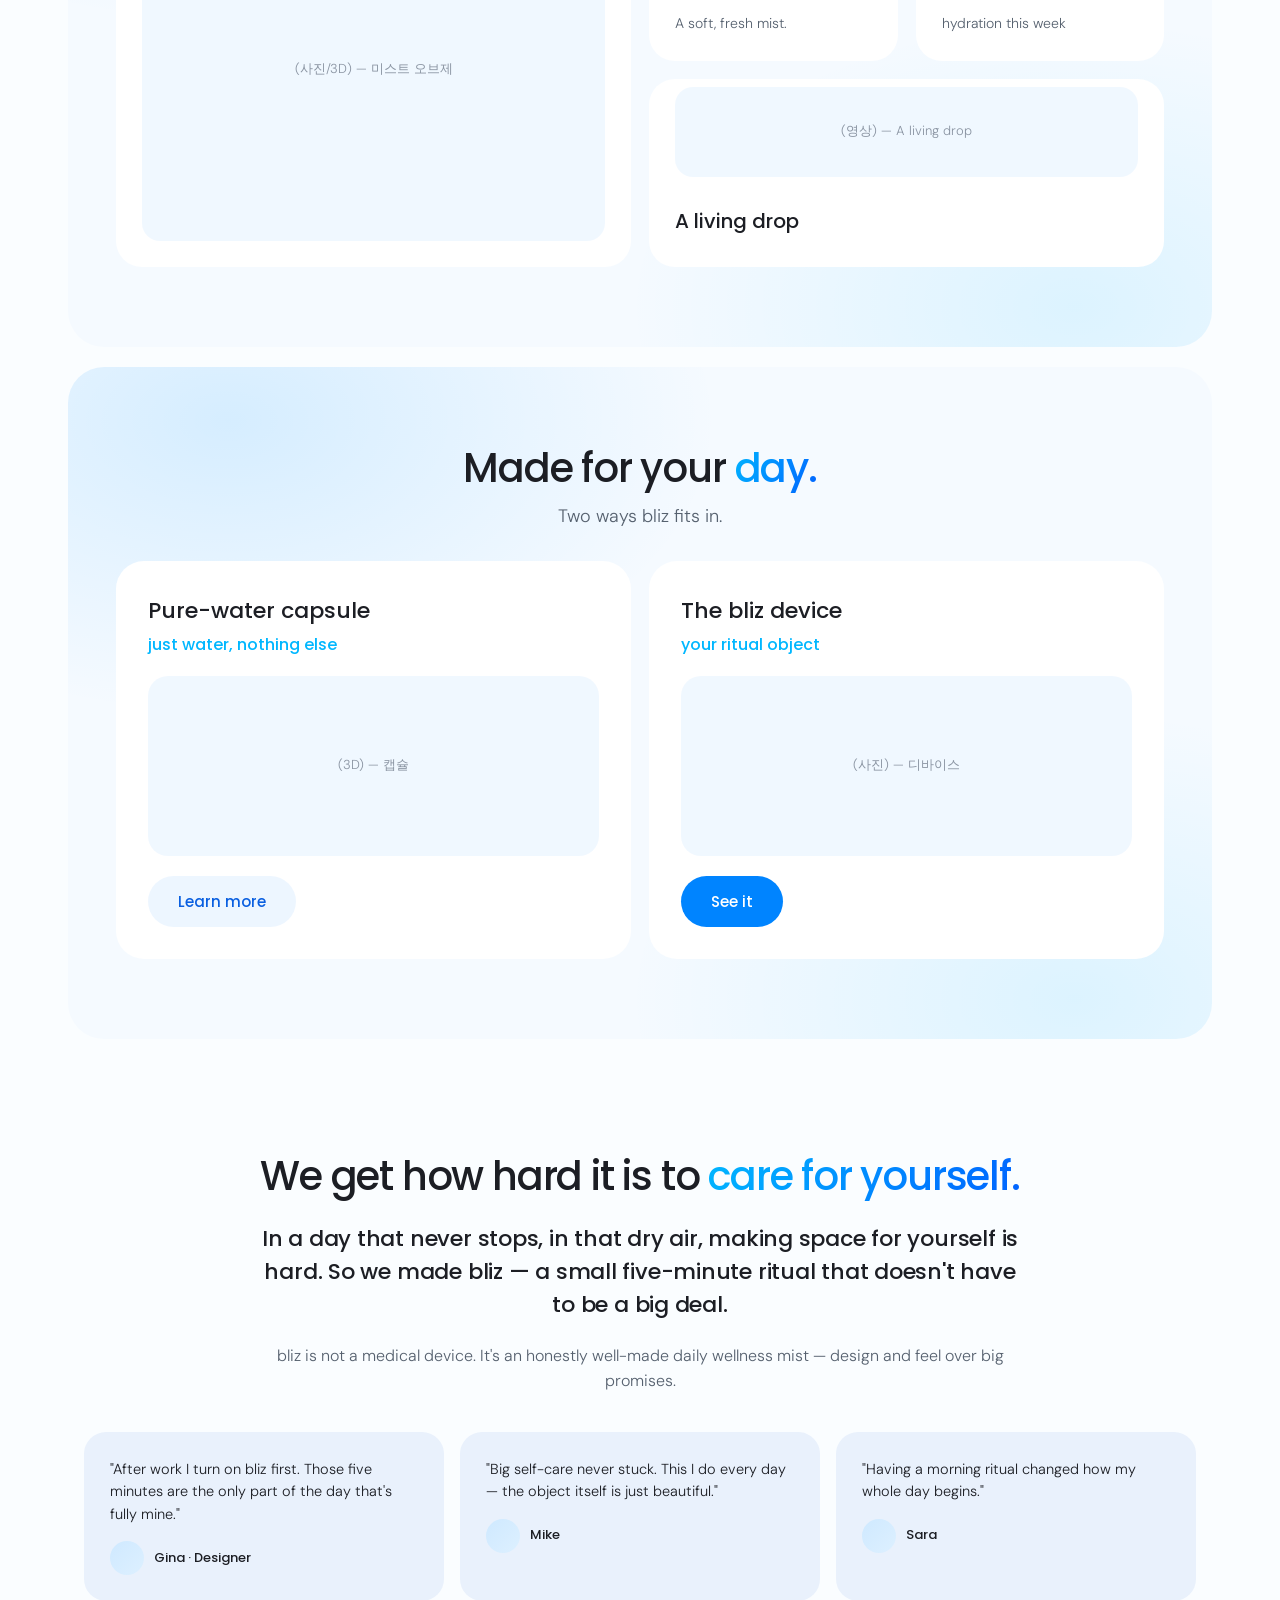
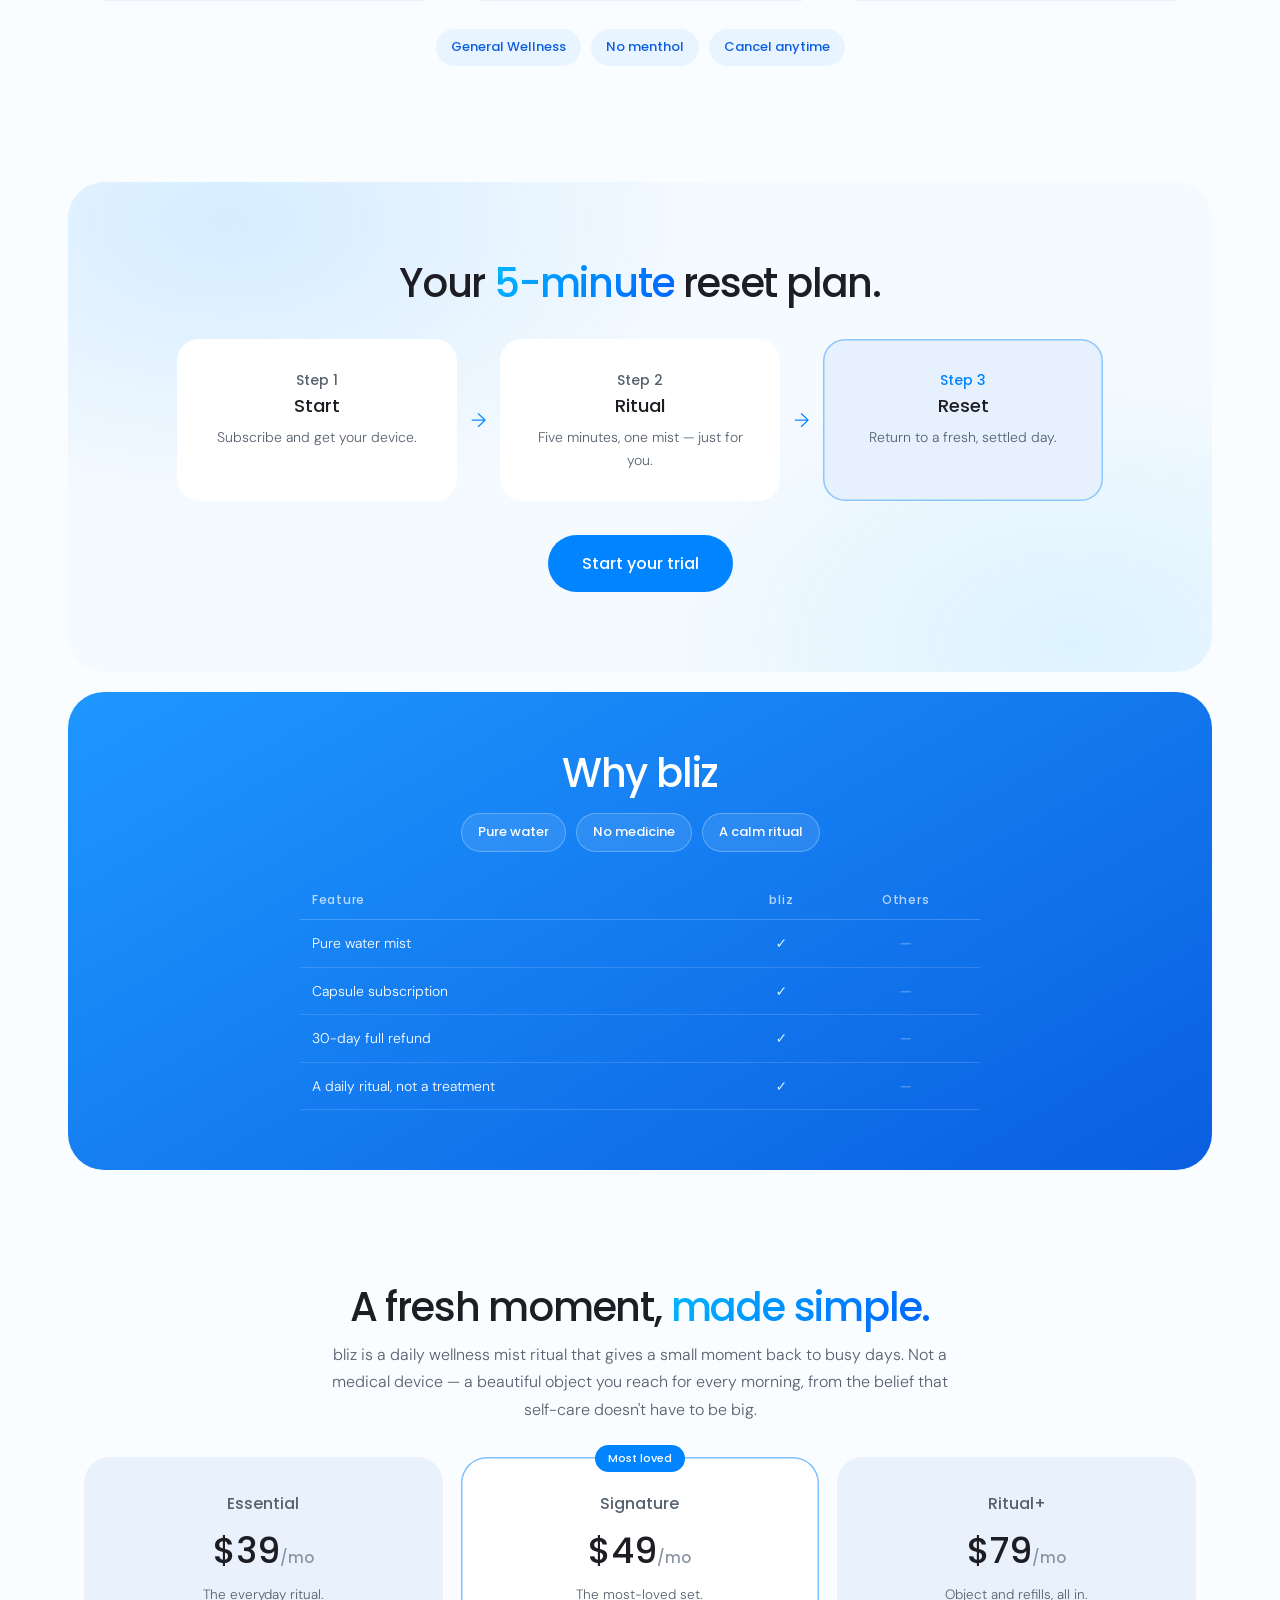
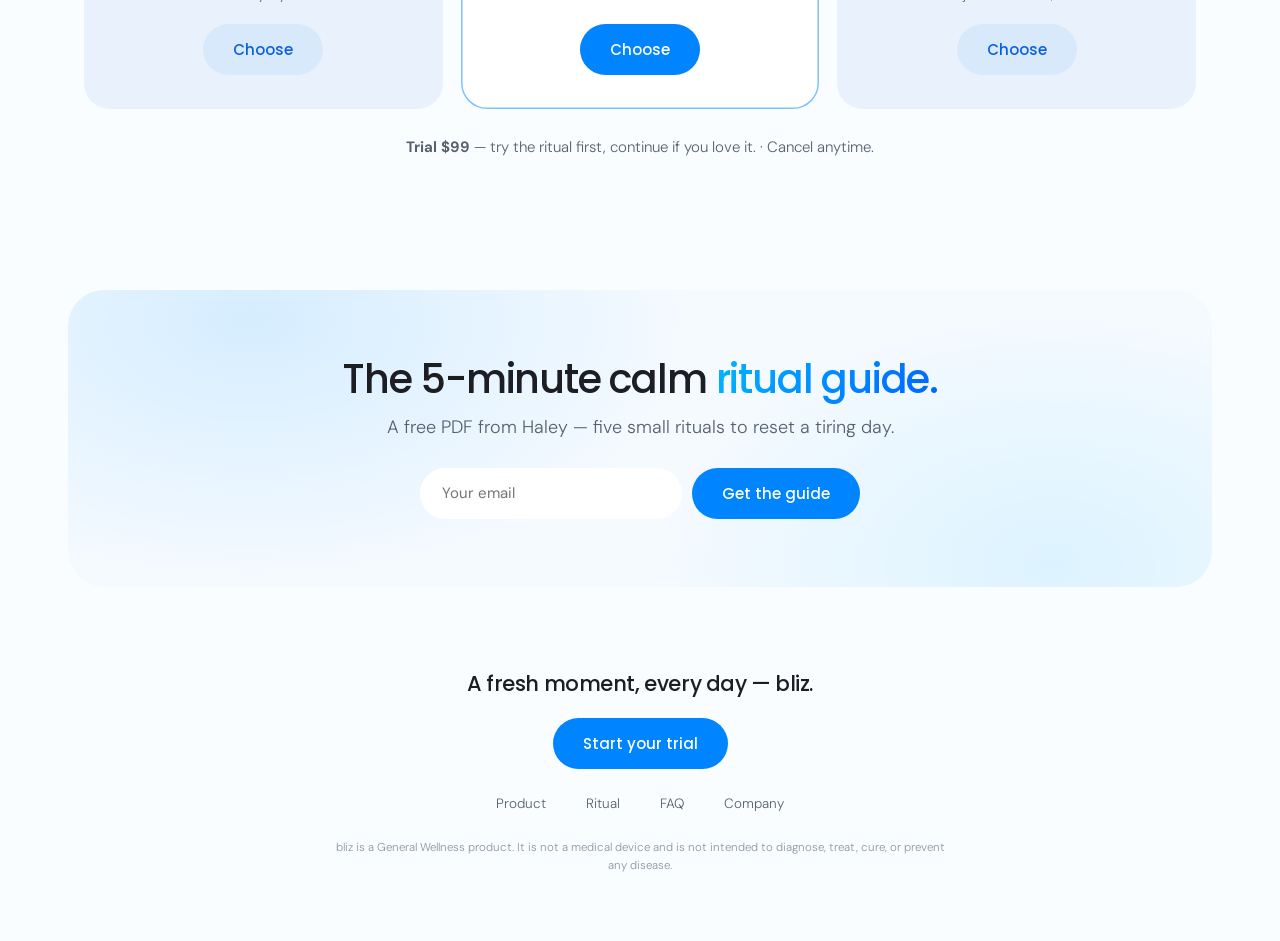
==== commit 6ae3faf8: "revert: restore crisis section, remove product intro CSS" ====
--- a/index.html
+++ b/index.html
@@ -37,26 +37,14 @@
     </div></div>
   </section>
 
-  <!-- 2. 제품 인트로 -->
-  <section class="hl-block hl-sec--product-bg">
-    <div class="hl-product-bg__inner">
-      <h2 class="hl-h2">Breathe <span class="ac">Dewy.</span></h2>
-      <p class="hl-sub">Your first daily nebulizer for breathing ritual.</p>
-      <div class="hl-product-cta">
-        <svg class="hl-bliz-logo" viewBox="0 0 178 100" fill="none" xmlns="http://www.w3.org/2000/svg">
-          <defs>
-            <linearGradient id="blizLogoGrad" x1="0%" y1="0%" x2="100%" y2="0%" gradientTransform="rotate(118, 0.5, 0.5)">
-              <stop offset="0%" stop-color="#00B7FF"/>
-              <stop offset="100%" stop-color="#0062FF"/>
-            </linearGradient>
-          </defs>
-          <path d="M148.494 53.0702C151.514 50.1258 149.429 45.0018 145.212 45.0018H124.501C120.358 45.0018 117 41.6435 117 37.5009C117 33.3583 120.358 30 124.501 30H167.304C173.132 30 177.857 34.7246 177.857 40.5526C177.857 43.3975 176.708 46.1218 174.672 48.1079L146.363 75.7116C143.343 78.656 145.428 83.78 149.645 83.78H170.285C174.467 83.78 177.857 87.1699 177.857 91.3517C177.857 95.5334 174.467 98.9233 170.285 98.9233H127.652C121.769 98.9233 117 94.1542 117 88.2712C117 85.3995 118.159 82.6494 120.216 80.6446L148.494 53.0702Z" fill="url(#blizLogoGrad)"/>
-          <path d="M75 7.78395C75 3.48499 78.485 0 82.784 0C87.0829 0 90.5679 3.48499 90.5679 7.78395V91.2844C90.5679 95.5834 87.0829 99.0684 82.784 99.0684C78.485 99.0684 75 95.5834 75 91.2844V7.78395Z" fill="url(#blizLogoGrad)"/>
-          <path d="M15.1575 62.8615C15.1575 65.7231 15.6168 68.4462 16.5354 71.0308C17.4541 73.6154 18.7402 75.8769 20.3937 77.8154C22.1391 79.7538 24.206 81.3231 26.5945 82.5231C29.0748 83.6308 31.8307 84.1846 34.8622 84.1846C37.8018 84.1846 40.4659 83.6769 42.8543 82.6615C45.3346 81.6462 47.4475 80.2615 49.1929 78.5077C50.9383 76.7538 52.3163 74.6308 53.3268 72.1385C54.3373 69.6462 54.8425 66.9692 54.8425 64.1077C54.8425 61.3385 54.3832 58.7538 53.4646 56.3538C52.5459 53.8615 51.122 51.7385 49.1929 49.9846C47.3556 48.1385 45.0591 46.7077 42.3031 45.6923C39.5472 44.6769 36.332 44.1692 32.6575 44.1692H20.1575C17.3961 44.1692 15.1575 46.4078 15.1575 49.1692V62.8615ZM0 5C0 2.23858 2.23858 0 5 0H10.1575C12.9189 0 15.1575 2.23858 15.1575 5V24.3538C15.1575 27.1152 17.3961 29.3538 20.1575 29.3538H32.7953C38.9501 29.3538 44.3241 30.2769 48.9173 32.1231C53.6024 33.8769 57.5066 36.3231 60.6299 39.4615C63.7533 42.6 66.0958 46.2923 67.6575 50.5385C69.2192 54.7846 70 59.3077 70 64.1077C70 69.1846 69.0814 73.8462 67.2441 78.0923C65.4987 82.3385 63.0643 86.0308 59.9409 89.1692C56.8176 92.2154 53.0971 94.6154 48.7795 96.3692C44.5538 98.1231 39.9606 99 35 99C30.0394 99 25.4003 98.1231 21.0827 96.3692C16.857 94.6154 13.1824 92.2154 10.0591 89.1692C6.93569 86.0308 4.45538 82.3385 2.61811 78.0923C0.872702 73.8462 0 69.1846 0 64.1077V5Z" fill="url(#blizLogoGrad)"/>
-          <path d="M103.784 0C108.083 0.000123694 111.568 3.4853 111.568 7.78418C111.568 11.4573 108.457 14.4634 106.387 17.4974C105.512 18.7799 105 20.3301 105 22C105 23.5483 105.44 24.9935 106.201 26.2178C108.245 29.5034 111.568 32.6845 111.568 36.554V91.2842C111.568 95.5831 108.083 99.0682 103.784 99.0684C99.4852 99.0684 96 95.5831 96 91.2842V36.9996C96 32.9643 99.6131 29.6767 101.769 26.2653C102.549 25.031 103 23.5684 103 22C103 20.15 102.372 18.4469 101.317 17.0921C99.1143 14.2614 96 11.3712 96 7.78418C96 3.48522 99.4852 0 103.784 0Z" fill="url(#blizLogoGrad)"/>
-        </svg>
-        <button class="gbtn gbtn--clear">Meet bliz</button>
-      </div>
+  <!-- 2. 위기 (플레인) -->
+  <section class="hl-sec">
+    <h2 class="hl-h2">When the air never <span class="ac">slows down.</span></h2>
+    <p class="hl-sub">Dry, recycled, always-on — and not one fresh moment that's truly yours.</p>
+    <div class="hl-stakes">
+      <div class="hl-stake"><div class="hl-stake__ic"><svg viewBox="0 0 24 24"><path d="M6 16a4 4 0 010-8 5 5 0 019.6-1.5A3.5 3.5 0 0118 16z" stroke-linejoin="round"/></svg></div><p>Dry indoor air</p></div>
+      <div class="hl-stake"><div class="hl-stake__ic"><svg viewBox="0 0 24 24"><path d="M3 8c2-2 4-2 6 0s4 2 6 0 4-2 6 0M3 14c2-2 4-2 6 0s4 2 6 0 4-2 6 0" stroke-linecap="round"/></svg></div><p>Endless noise</p></div>
+      <div class="hl-stake"><div class="hl-stake__ic"><svg viewBox="0 0 24 24"><circle cx="12" cy="12" r="8"/><path d="M12 8v4l3 2" stroke-linecap="round"/></svg></div><p>Zero time for you</p></div>
     </div>
   </section>
 
--- a/blocks_v2.css
+++ b/blocks_v2.css
@@ -227,10 +227,3 @@
   .sp-reveal{opacity:1;transform:none;transition:none}
   .hero-orb,.hero-pearl{animation:none}
 }
-
-/* ── Product BG Block ─────────────────────────────── */
-.hl-sec--product-bg{background:url('bliz_product_landscape.png') center/cover no-repeat;min-height:480px;display:flex;align-items:center;justify-content:center;padding:80px 48px;position:relative}
-.hl-sec--product-bg::before{content:'';position:absolute;inset:0;background:rgba(200,225,245,.25);border-radius:inherit;pointer-events:none}
-.hl-product-bg__inner{position:relative;z-index:1;text-align:center;display:flex;flex-direction:column;align-items:center;gap:12px}
-.hl-product-cta{display:inline-flex;flex-direction:column;align-items:stretch;gap:12px;margin-top:20px}
-.hl-bliz-logo{width:110px;height:auto;display:block}
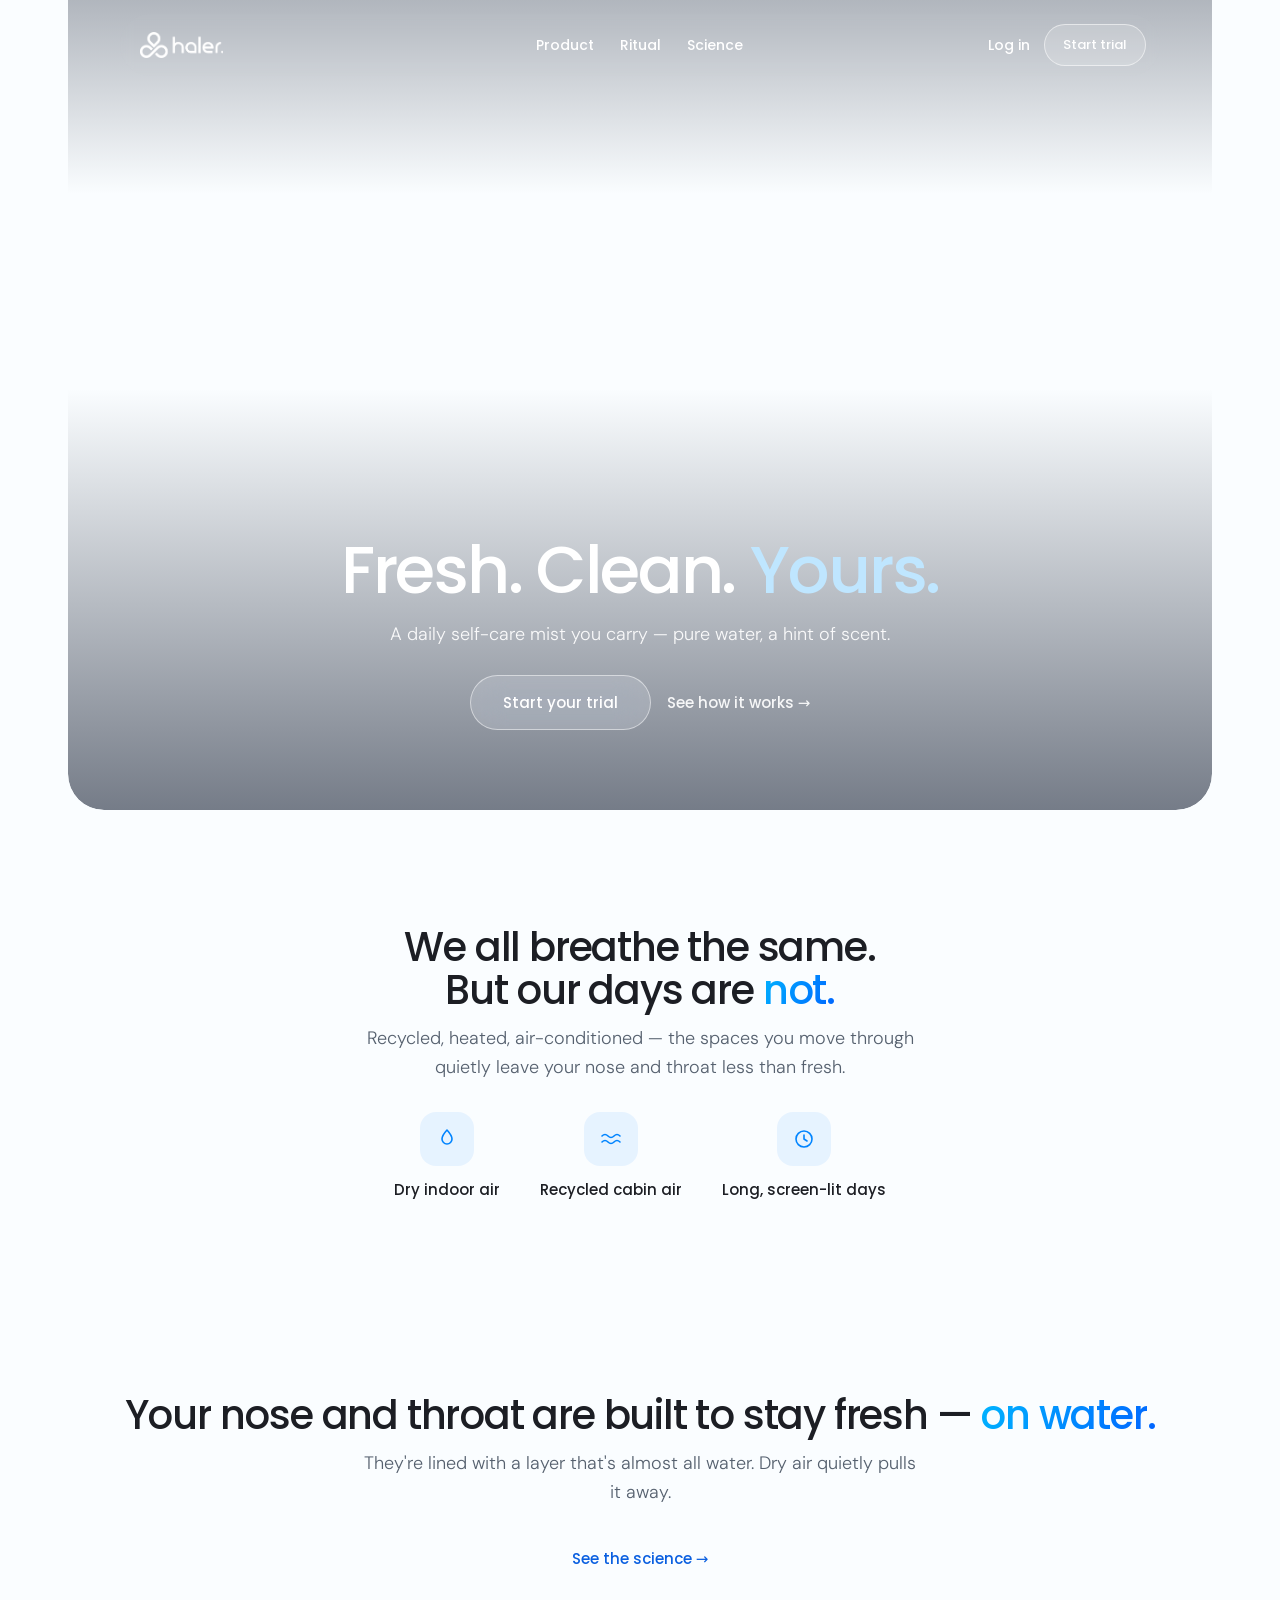
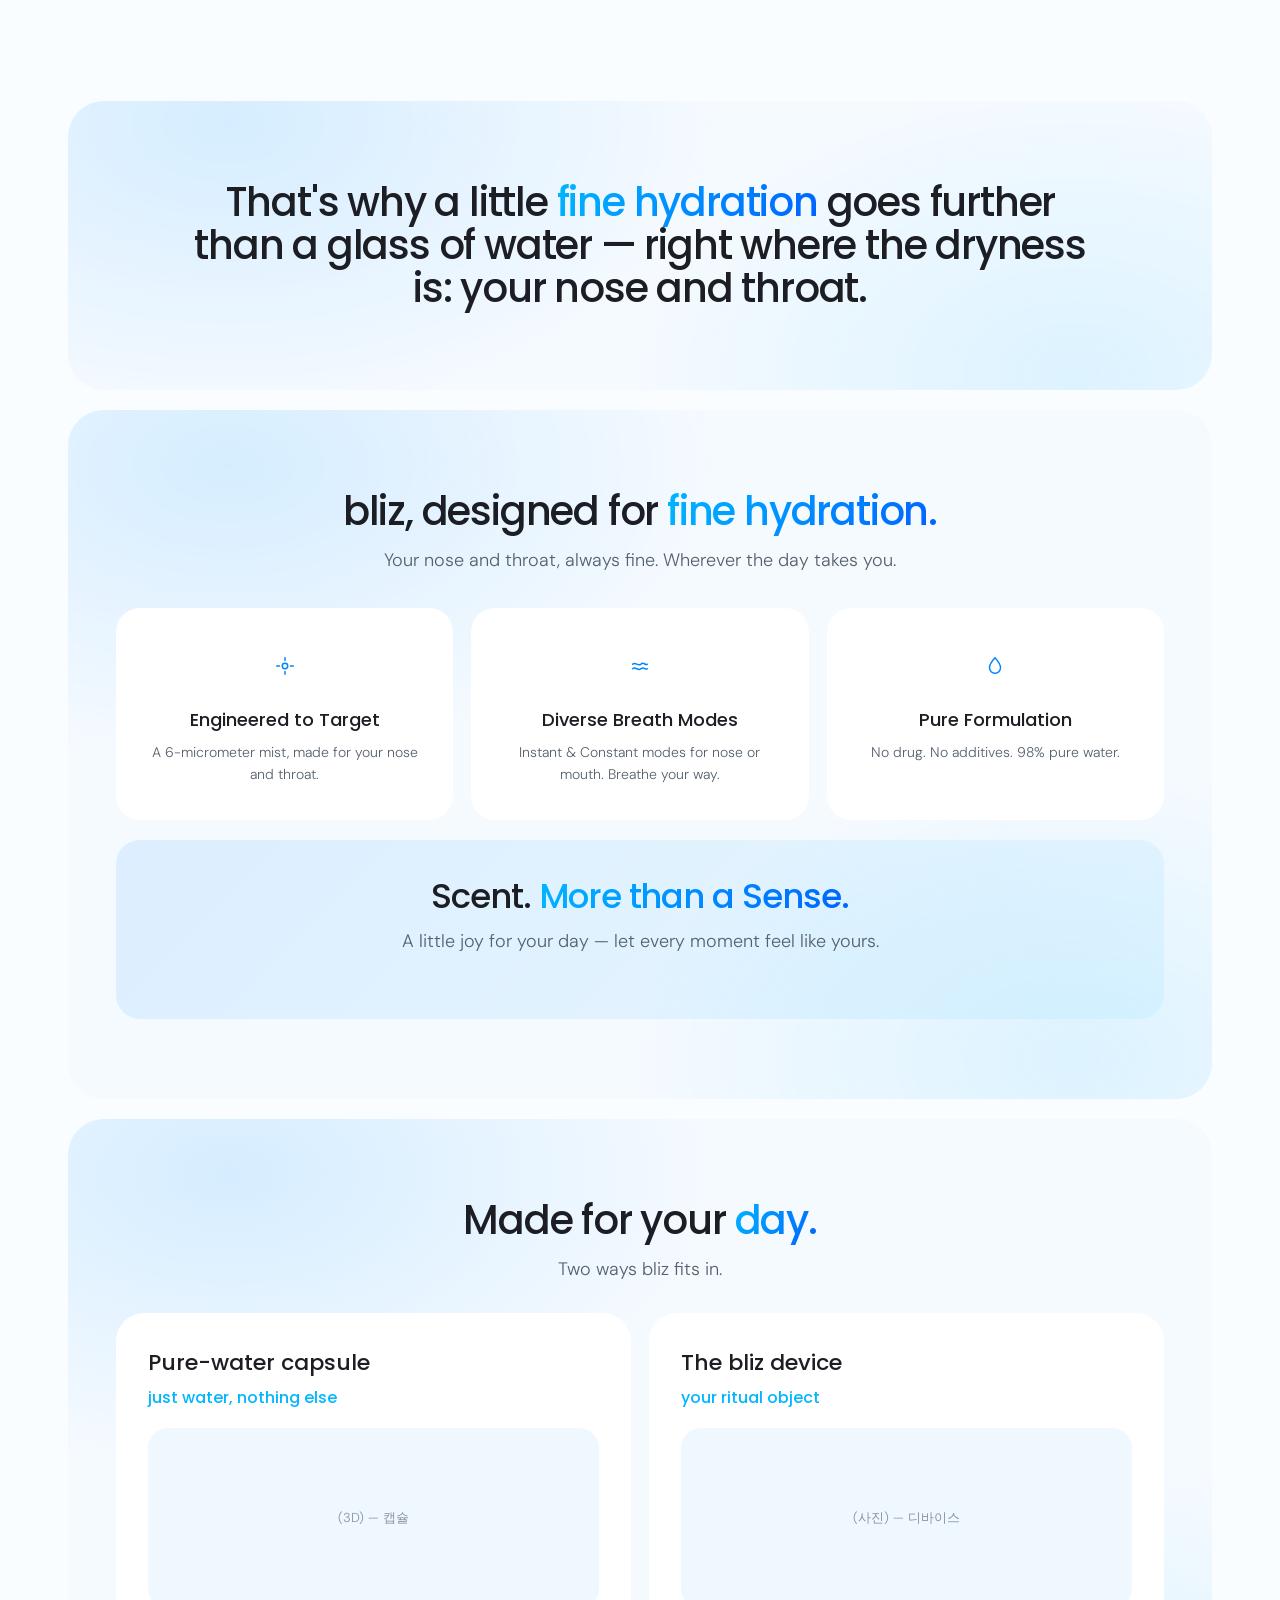
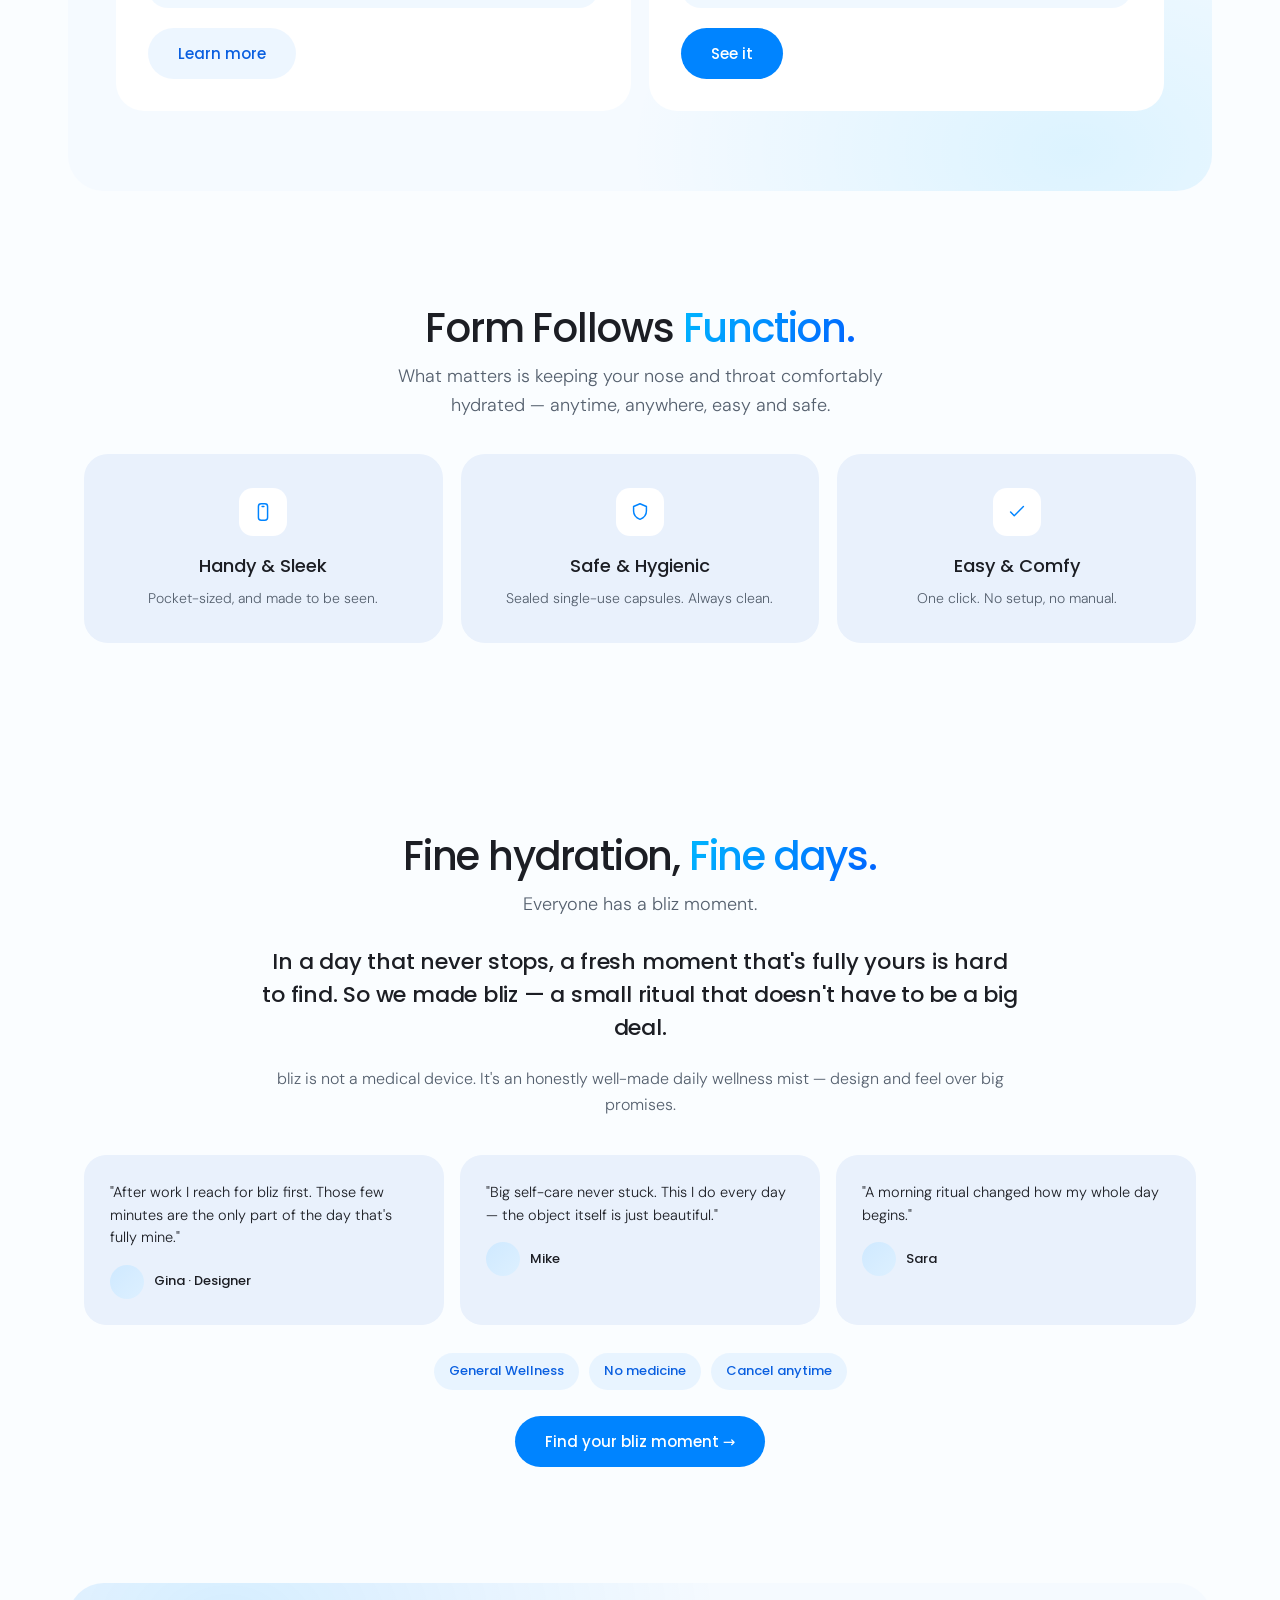
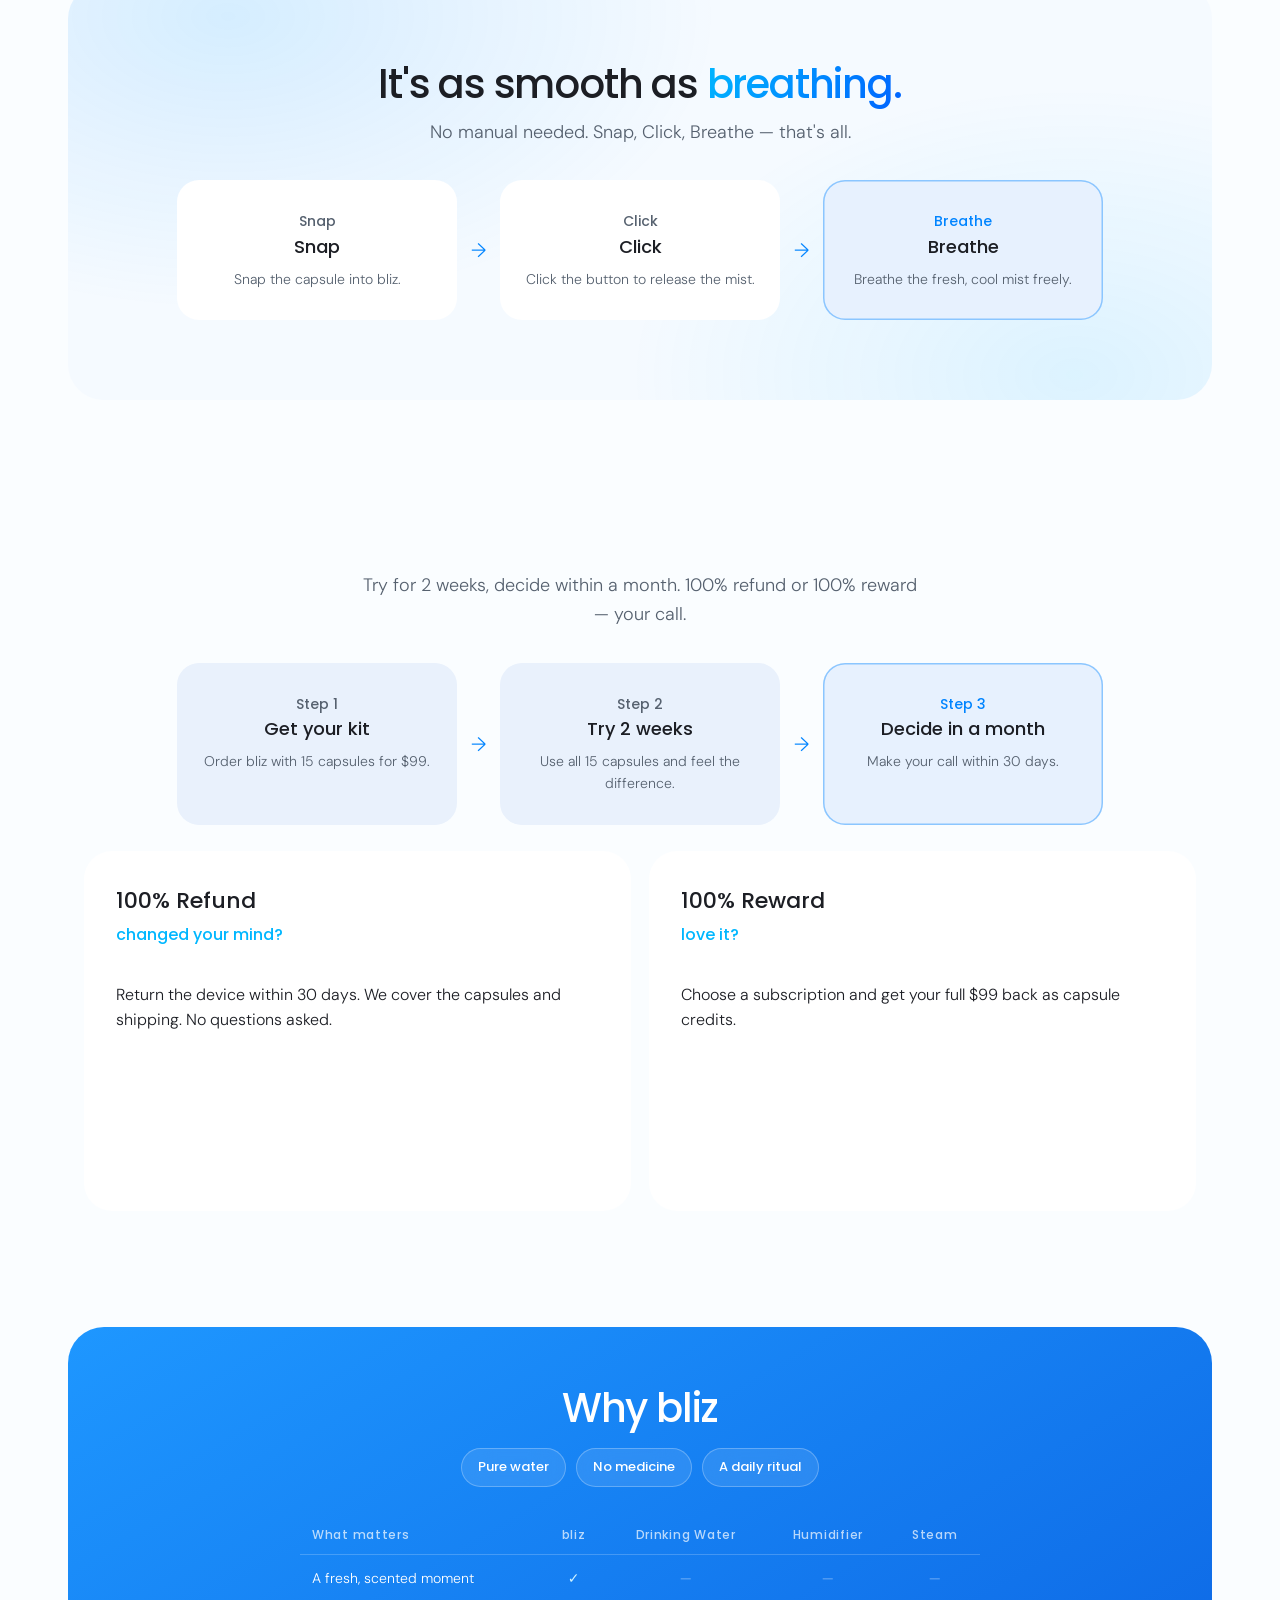
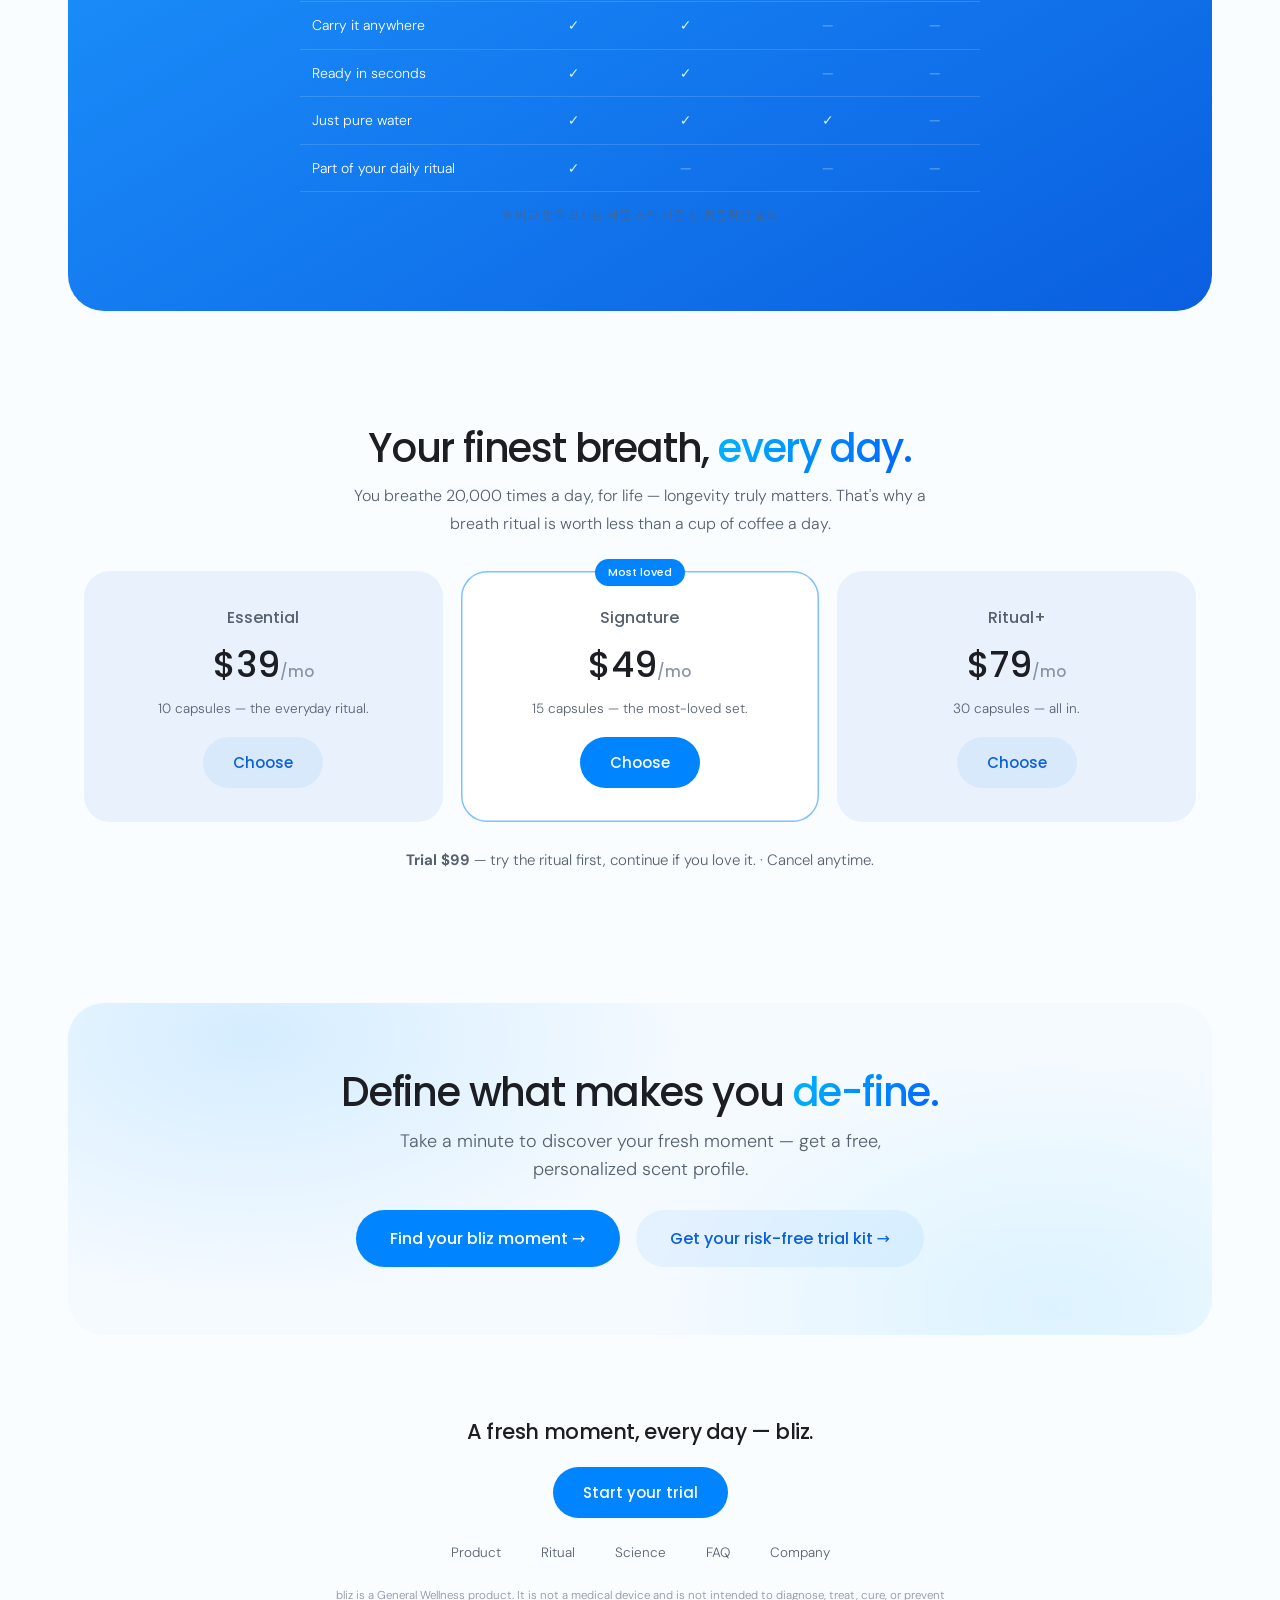
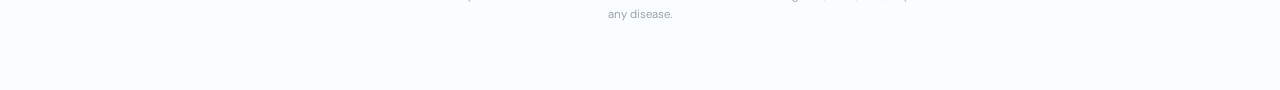
==== commit 8b5614a1: "home v6: reg-safe copy reframe + new sections (science/bridge/design/trial)" ====
--- a/index.html
+++ b/index.html
@@ -1,33 +1,14 @@
 <!doctype html><html lang="en"><head><meta charset="utf-8"><meta name="viewport" content="width=device-width,initial-scale=1">
 <link rel="preconnect" href="https://fonts.googleapis.com"><link rel="preconnect" href="https://fonts.gstatic.com" crossorigin>
 <link href="https://fonts.googleapis.com/css2?family=Poppins:wght@300;400;500&family=DM+Sans:wght@300;400;500&display=swap" rel="stylesheet">
-<link rel="stylesheet" href="blocks_v2.css?v=5">
-
-<style>
-.bg-diffusion {
-  position: fixed;
-  top: -20%;
-  left: -10%;
-  width: 120%;
-  height: 140%;
-  background:
-    radial-gradient(ellipse 80% 60% at 65% 25%, rgba(0, 132, 255, 0.045) 0%, transparent 65%),
-    radial-gradient(ellipse 55% 55% at 15% 78%, rgba(0, 180, 255, 0.028) 0%, transparent 58%),
-    radial-gradient(ellipse 40% 35% at 85% 80%, rgba(100, 210, 255, 0.022) 0%, transparent 50%);
-  pointer-events: none;
-  z-index: 0;
-  will-change: transform;
-}
-.hl-page { position: relative; z-index: 1; }
-</style>
+<link rel="stylesheet" href="blocks_v2.css?v=6">
 </head><body>
-<div class="bg-diffusion" id="bgDiffusion"></div>
 
 <nav class="hl-nav" id="nav"><a class="hl-nav__logo"><img src="logo.png" alt="haler"></a><div class="hl-nav__menu"><a>Product</a><a>Ritual</a><a>Science</a></div><div class="hl-nav__act"><a>Log in</a><button class="gbtn gbtn--sm gbtn--navcta">Start trial</button></div></nav>
 
 <div class="hl-page">
 
-  <!-- 1. HERO — 천장 부착 비디오 블록 (글래스 카드 없음, 텍스트 화이트, 프로스트 버튼) -->
+  <!-- S1. HERO -->
   <section class="hero-v">
     <div class="hero-v__bg"><video src="hero.mp4" autoplay muted loop playsinline preload="auto"></video></div>
     <div class="hero-v__in"><div class="hero-v__box">
@@ -37,30 +18,45 @@
     </div></div>
   </section>
 
-  <!-- 2. 위기 (플레인) -->
+  <!-- S2. 문제제기 (위협→건조가 산뜻함을 앗아감) -->
   <section class="hl-sec">
-    <h2 class="hl-h2">When the air never <span class="ac">slows down.</span></h2>
-    <p class="hl-sub">Dry, recycled, always-on — and not one fresh moment that's truly yours.</p>
+    <h2 class="hl-h2">We all breathe the same.<br>But our days are <span class="ac">not.</span></h2>
+    <p class="hl-sub">Recycled, heated, air-conditioned — the spaces you move through quietly leave your nose and throat less than fresh.</p>
     <div class="hl-stakes">
-      <div class="hl-stake"><div class="hl-stake__ic"><svg viewBox="0 0 24 24"><path d="M6 16a4 4 0 010-8 5 5 0 019.6-1.5A3.5 3.5 0 0118 16z" stroke-linejoin="round"/></svg></div><p>Dry indoor air</p></div>
-      <div class="hl-stake"><div class="hl-stake__ic"><svg viewBox="0 0 24 24"><path d="M3 8c2-2 4-2 6 0s4 2 6 0 4-2 6 0M3 14c2-2 4-2 6 0s4 2 6 0 4-2 6 0" stroke-linecap="round"/></svg></div><p>Endless noise</p></div>
-      <div class="hl-stake"><div class="hl-stake__ic"><svg viewBox="0 0 24 24"><circle cx="12" cy="12" r="8"/><path d="M12 8v4l3 2" stroke-linecap="round"/></svg></div><p>Zero time for you</p></div>
+      <div class="hl-stake"><div class="hl-stake__ic"><svg viewBox="0 0 24 24" fill="none" stroke="currentColor" stroke-width="1.6"><path d="M12 3s5 5.5 5 9a5 5 0 01-10 0c0-3.5 5-9 5-9z" stroke-linejoin="round"/></svg></div><p>Dry indoor air</p></div>
+      <div class="hl-stake"><div class="hl-stake__ic"><svg viewBox="0 0 24 24" fill="none" stroke="currentColor" stroke-width="1.6"><path d="M3 9c2-2 4-2 6 0s4 2 6 0 4-2 6 0M3 15c2-2 4-2 6 0s4 2 6 0 4-2 6 0" stroke-linecap="round"/></svg></div><p>Recycled cabin air</p></div>
+      <div class="hl-stake"><div class="hl-stake__ic"><svg viewBox="0 0 24 24" fill="none" stroke="currentColor" stroke-width="1.6"><circle cx="12" cy="12" r="8"/><path d="M12 8v4l3 2" stroke-linecap="round"/></svg></div><p>Long, screen-lit days</p></div>
     </div>
   </section>
 
-  <!-- 3. 가치 (큼직 bento — 블록 안의 미니 블록) -->
+  <!-- S3. 솔루션 (라이트 과학 — 방어막/mucus 삭제, 촉촉·정상으로) -->
+  <section class="hl-sec">
+    <h2 class="hl-h2">Your nose and throat are built to stay fresh — <span class="ac">on water.</span></h2>
+    <p class="hl-sub">They're lined with a layer that's almost all water. Dry air quietly pulls it away.</p>
+    <div style="margin-top:22px"><a class="gbtn gbtn--text">See the science →</a></div>
+  </section>
+
+  <!-- S4. 브릿지 (임팩트 텍스트) -->
   <section class="hl-block hl-block--airy">
-    <h2 class="hl-h2">Designed around <span class="ac">water.</span></h2>
-    <p class="hl-sub">Three quiet wins, every single day.</p>
-    <div class="hl-bento">
-      <div class="hl-mb c2 r2"><div class="hl-mb__media" style="margin-bottom:0">(사진/3D) — 미스트 오브제</div></div>
-      <div class="hl-mb"><div class="hl-mb__ic"><svg viewBox="0 0 24 24"><path d="M3 9c2-2 4-2 6 0s4 2 6 0 4-2 6 0M3 15c2-2 4-2 6 0s4 2 6 0 4-2 6 0" stroke-linecap="round"/></svg></div><h4>Pure mist</h4><p>A soft, fresh mist.</p></div>
-      <div class="hl-mb"><div class="stat">92%</div><p>hydration this week</p></div>
-      <div class="hl-mb c2"><div class="hl-mb__media">(영상) — A living drop</div><h4>A living drop</h4></div>
+    <h2 class="hl-h2" style="max-width:900px;margin:0 auto">That's why a little <span class="ac">fine hydration</span> goes further than a glass of water — right where the dryness is: your nose and throat.</h2>
+  </section>
+
+  <!-- S5a. 벤토 (bliz = fine hydration + 가치 3카드 + 향 블록) -->
+  <section class="hl-block hl-block--airy">
+    <h2 class="hl-h2">bliz, designed for <span class="ac">fine hydration.</span></h2>
+    <p class="hl-sub">Your nose and throat, always fine. Wherever the day takes you.</p>
+    <div class="hl-value3">
+      <div class="hl-vcard"><div class="hl-vcard__ic"><svg viewBox="0 0 24 24" fill="none" stroke="currentColor" stroke-width="1.6"><circle cx="12" cy="12" r="3"/><path d="M12 3v3M12 18v3M3 12h3M18 12h3" stroke-linecap="round"/></svg></div><h4>Engineered to Target</h4><p>A 6-micrometer mist, made for your nose and throat.</p></div>
+      <div class="hl-vcard"><div class="hl-vcard__ic"><svg viewBox="0 0 24 24" fill="none" stroke="currentColor" stroke-width="1.6"><path d="M4 10c3-3 6 3 9 0s5 2 7 0M4 15c3-3 6 3 9 0s5 2 7 0" stroke-linecap="round"/></svg></div><h4>Diverse Breath Modes</h4><p>Instant &amp; Constant modes for nose or mouth. Breathe your way.</p></div>
+      <div class="hl-vcard"><div class="hl-vcard__ic"><svg viewBox="0 0 24 24" fill="none" stroke="currentColor" stroke-width="1.6"><path d="M12 3s6 6.5 6 11a6 6 0 01-12 0c0-4.5 6-11 6-11z" stroke-linejoin="round"/></svg></div><h4>Pure Formulation</h4><p>No drug. No additives. 98% pure water.</p></div>
+    </div>
+    <div class="hl-scent" style="margin-top:20px;padding:38px 32px;border-radius:24px;background:linear-gradient(135deg,rgba(0,132,255,.10),rgba(0,183,255,.06));text-align:center">
+      <h3 class="hl-h2" style="font-size:clamp(24px,3vw,34px)">Scent. <span class="ac">More than a Sense.</span></h3>
+      <p class="hl-sub" style="margin-top:8px">A little joy for your day — let every moment feel like yours.</p>
     </div>
   </section>
 
-  <!-- 3-b. 제품 (2업 큰 세로 카드 — 블록 안의 블록) -->
+  <!-- S5b. 제품 (2업 — 캡슐/디바이스) -->
   <section class="hl-block hl-block--airy">
     <h2 class="hl-h2">Made for your <span class="ac">day.</span></h2>
     <p class="hl-sub">Two ways bliz fits in.</p>
@@ -70,102 +66,120 @@
     </div>
   </section>
 
-  <!-- 4. 가이드 + 증언 (플레인 + 카드) -->
+  <!-- S6. 디자인 -->
   <section class="hl-sec">
-    <h2 class="hl-h2">We get how hard it is to <span class="ac">care for yourself.</span></h2>
+    <h2 class="hl-h2">Form Follows <span class="ac">Function.</span></h2>
+    <p class="hl-sub">What matters is keeping your nose and throat comfortably hydrated — anytime, anywhere, easy and safe.</p>
+    <div class="hl-value3">
+      <div class="hl-vcard"><div class="hl-vcard__ic"><svg viewBox="0 0 24 24" fill="none" stroke="currentColor" stroke-width="1.6"><rect x="7" y="3" width="10" height="18" rx="3"/><path d="M11 6h2" stroke-linecap="round"/></svg></div><h4>Handy &amp; Sleek</h4><p>Pocket-sized, and made to be seen.</p></div>
+      <div class="hl-vcard"><div class="hl-vcard__ic"><svg viewBox="0 0 24 24" fill="none" stroke="currentColor" stroke-width="1.6"><path d="M12 3l7 3v5c0 4.5-3 7.5-7 9-4-1.5-7-4.5-7-9V6z" stroke-linejoin="round"/></svg></div><h4>Safe &amp; Hygienic</h4><p>Sealed single-use capsules. Always clean.</p></div>
+      <div class="hl-vcard"><div class="hl-vcard__ic"><svg viewBox="0 0 24 24" fill="none" stroke="currentColor" stroke-width="1.6"><path d="M5 12l4 4 10-10" stroke-linecap="round" stroke-linejoin="round"/></svg></div><h4>Easy &amp; Comfy</h4><p>One click. No setup, no manual.</p></div>
+    </div>
+  </section>
+
+  <!-- S7. 가이드 + 증언 -->
+  <section class="hl-sec">
+    <h2 class="hl-h2">Fine hydration, <span class="ac">Fine days.</span></h2>
+    <p class="hl-sub">Everyone has a bliz moment.</p>
     <div class="hl-guide">
-      <p class="hl-guide__empathy">In a day that never stops, in that dry air, making space for yourself is hard. So we made bliz — a small five-minute ritual that doesn't have to be a big deal.</p>
+      <p class="hl-guide__empathy">In a day that never stops, a fresh moment that's fully yours is hard to find. So we made bliz — a small ritual that doesn't have to be a big deal.</p>
       <p class="hl-guide__auth">bliz is not a medical device. It's an honestly well-made daily wellness mist — design and feel over big promises.</p>
     </div>
     <div class="hl-testi">
-      <div class="hl-tcard"><p>"After work I turn on bliz first. Those five minutes are the only part of the day that's fully mine."</p><div class="who"><span class="av"></span><span class="nm">Gina · Designer</span></div></div>
+      <div class="hl-tcard"><p>"After work I reach for bliz first. Those few minutes are the only part of the day that's fully mine."</p><div class="who"><span class="av"></span><span class="nm">Gina · Designer</span></div></div>
       <div class="hl-tcard"><p>"Big self-care never stuck. This I do every day — the object itself is just beautiful."</p><div class="who"><span class="av"></span><span class="nm">Mike</span></div></div>
-      <div class="hl-tcard"><p>"Having a morning ritual changed how my whole day begins."</p><div class="who"><span class="av"></span><span class="nm">Sara</span></div></div>
+      <div class="hl-tcard"><p>"A morning ritual changed how my whole day begins."</p><div class="who"><span class="av"></span><span class="nm">Sara</span></div></div>
     </div>
-    <div class="hl-trust"><span class="hl-chip">General Wellness</span><span class="hl-chip">No menthol</span><span class="hl-chip">Cancel anytime</span></div>
+    <div class="hl-trust"><span class="hl-chip">General Wellness</span><span class="hl-chip">No medicine</span><span class="hl-chip">Cancel anytime</span></div>
+    <div style="margin-top:26px"><button class="gbtn gbtn--blue">Find your bliz moment →</button></div>
   </section>
 
-  <!-- 5. 계획 3단계 (색 블록) -->
+  <!-- S8. 사용방법 -->
   <section class="hl-block hl-block--airy">
-    <h2 class="hl-h2">Your <span class="ac">5-minute</span> reset plan.</h2>
+    <h2 class="hl-h2">It's as smooth as <span class="ac">breathing.</span></h2>
+    <p class="hl-sub">No manual needed. Snap, Click, Breathe — that's all.</p>
     <div class="hl-steps">
-      <div class="hl-step"><p class="hl-step__n">Step 1</p><h4>Start</h4><p>Subscribe and get your device.</p></div>
+      <div class="hl-step"><p class="hl-step__n">Snap</p><h4>Snap</h4><p>Snap the capsule into bliz.</p></div>
       <div class="hl-arrow">→</div>
-      <div class="hl-step"><p class="hl-step__n">Step 2</p><h4>Ritual</h4><p>Five minutes, one mist — just for you.</p></div>
+      <div class="hl-step"><p class="hl-step__n">Click</p><h4>Click</h4><p>Click the button to release the mist.</p></div>
       <div class="hl-arrow">→</div>
-      <div class="hl-step hl-step--last"><p class="hl-step__n">Step 3</p><h4>Reset</h4><p>Return to a fresh, settled day.</p></div>
+      <div class="hl-step hl-step--last"><p class="hl-step__n">Breathe</p><h4>Breathe</h4><p>Breathe the fresh, cool mist freely.</p></div>
     </div>
-    <div style="margin-top:34px"><button class="gbtn gbtn--blue gbtn--lg">Start your trial</button></div>
   </section>
 
-  <!-- 6. 비비드 포인트 블록 (Why bliz) -->
+  <!-- S9. 트라이얼 키트 -->
+  <section class="hl-sec">
+    <h2 class="hl-h2">Don't think twice. Just try it — <span class="ac">it's on us.</span></h2>
+    <p class="hl-sub">Try for 2 weeks, decide within a month. 100% refund or 100% reward — your call.</p>
+    <div class="hl-steps">
+      <div class="hl-step"><p class="hl-step__n">Step 1</p><h4>Get your kit</h4><p>Order bliz with 15 capsules for $99.</p></div>
+      <div class="hl-arrow">→</div>
+      <div class="hl-step"><p class="hl-step__n">Step 2</p><h4>Try 2 weeks</h4><p>Use all 15 capsules and feel the difference.</p></div>
+      <div class="hl-arrow">→</div>
+      <div class="hl-step hl-step--last"><p class="hl-step__n">Step 3</p><h4>Decide in a month</h4><p>Make your call within 30 days.</p></div>
+    </div>
+    <div class="hl-twoup" style="margin-top:26px">
+      <div class="hl-bigcard"><h4>100% Refund</h4><p class="lead">changed your mind?</p><p>Return the device within 30 days. We cover the capsules and shipping. No questions asked.</p></div>
+      <div class="hl-bigcard"><h4>100% Reward</h4><p class="lead">love it?</p><p>Choose a subscription and get your full $99 back as capsule credits.</p></div>
+    </div>
+  </section>
+
+  <!-- S10. Why bliz (비교표 — 감각·향·휴대·의식 축) -->
   <section class="hl-block hl-block--point">
     <h2 class="hl-h2">Why bliz</h2>
-    <div class="hl-pchips"><span class="hl-pchip">Pure water</span><span class="hl-pchip">No medicine</span><span class="hl-pchip">A calm ritual</span></div>
-    <table class="hl-cmp"><thead><tr><th>Feature</th><th style="text-align:center">bliz</th><th style="text-align:center">Others</th></tr></thead><tbody>
-      <tr><td>Pure water mist</td><td class="yes">✓</td><td class="no">—</td></tr>
-      <tr><td>Capsule subscription</td><td class="yes">✓</td><td class="no">—</td></tr>
-      <tr><td>30-day full refund</td><td class="yes">✓</td><td class="no">—</td></tr>
-      <tr><td>A daily ritual, not a treatment</td><td class="yes">✓</td><td class="no">—</td></tr>
+    <div class="hl-pchips"><span class="hl-pchip">Pure water</span><span class="hl-pchip">No medicine</span><span class="hl-pchip">A daily ritual</span></div>
+    <table class="hl-cmp"><thead><tr><th>What matters</th><th style="text-align:center">bliz</th><th style="text-align:center">Drinking Water</th><th style="text-align:center">Humidifier</th><th style="text-align:center">Steam</th></tr></thead><tbody>
+      <tr><td>A fresh, scented moment</td><td class="yes">✓</td><td class="no">—</td><td class="no">—</td><td class="no">—</td></tr>
+      <tr><td>Carry it anywhere</td><td class="yes">✓</td><td class="yes">✓</td><td class="no">—</td><td class="no">—</td></tr>
+      <tr><td>Ready in seconds</td><td class="yes">✓</td><td class="yes">✓</td><td class="no">—</td><td class="no">—</td></tr>
+      <tr><td>Just pure water</td><td class="yes">✓</td><td class="yes">✓</td><td class="yes">✓</td><td class="no">—</td></tr>
+      <tr><td>Part of your daily ritual</td><td class="yes">✓</td><td class="no">—</td><td class="no">—</td><td class="no">—</td></tr>
     </tbody></table>
+    <p class="hl-sub" style="opacity:.7;font-size:12px;margin-top:14px">※ 비교 항목·표시는 제품 스펙 기준 진 최종확인 필요</p>
   </section>
 
-  <!-- 7. 설명 + 가격 (플레인 + 카드) -->
+  <!-- S11. 가격 -->
   <section class="hl-sec">
-    <h2 class="hl-h2">A fresh moment, <span class="ac">made simple.</span></h2>
-    <p class="hl-explain">bliz is a daily wellness mist ritual that gives a small moment back to busy days. Not a medical device — a beautiful object you reach for every morning, from the belief that self-care doesn't have to be big.</p>
+    <h2 class="hl-h2">Your finest breath, <span class="ac">every day.</span></h2>
+    <p class="hl-explain">You breathe 20,000 times a day, for life — longevity truly matters. That's why a breath ritual is worth less than a cup of coffee a day.</p>
     <div class="hl-pricing">
-      <div class="hl-pcard"><div class="tier">Essential</div><div class="price">$39<small>/mo</small></div><p class="pdesc">The everyday ritual.</p><button class="gbtn gbtn--ghost">Choose</button></div>
-      <div class="hl-pcard hl-pcard--reco"><span class="badge">Most loved</span><div class="tier">Signature</div><div class="price">$49<small>/mo</small></div><p class="pdesc">The most-loved set.</p><button class="gbtn gbtn--blue">Choose</button></div>
-      <div class="hl-pcard"><div class="tier">Ritual+</div><div class="price">$79<small>/mo</small></div><p class="pdesc">Object and refills, all in.</p><button class="gbtn gbtn--ghost">Choose</button></div>
+      <div class="hl-pcard"><div class="tier">Essential</div><div class="price">$39<small>/mo</small></div><p class="pdesc">10 capsules — the everyday ritual.</p><button class="gbtn gbtn--ghost">Choose</button></div>
+      <div class="hl-pcard hl-pcard--reco"><span class="badge">Most loved</span><div class="tier">Signature</div><div class="price">$49<small>/mo</small></div><p class="pdesc">15 capsules — the most-loved set.</p><button class="gbtn gbtn--blue">Choose</button></div>
+      <div class="hl-pcard"><div class="tier">Ritual+</div><div class="price">$79<small>/mo</small></div><p class="pdesc">30 capsules — all in.</p><button class="gbtn gbtn--ghost">Choose</button></div>
     </div>
     <p class="hl-trial"><b>Trial $99</b> — try the ritual first, continue if you love it. · Cancel anytime.</p>
   </section>
 
-  <!-- 8. 전환 CTA 밑밥 (색 블록) -->
+  <!-- S12. Final CTA -->
   <section class="hl-block hl-block--lead">
-    <h2 class="hl-h2">The 5-minute calm <span class="ac">ritual guide.</span></h2>
-    <p class="hl-sub">A free PDF from Haley — five small rituals to reset a tiring day.</p>
-    <div class="hl-lead__form"><input class="hl-lead__input" placeholder="Your email"><button class="gbtn gbtn--blue">Get the guide</button></div>
+    <h2 class="hl-h2">Define what makes you <span class="ac">de-fine.</span></h2>
+    <p class="hl-sub">Take a minute to discover your fresh moment — get a free, personalized scent profile.</p>
+    <div class="hero-v__cta" style="justify-content:center;margin-top:24px">
+      <button class="gbtn gbtn--blue gbtn--lg">Find your bliz moment →</button>
+      <button class="gbtn gbtn--ghost gbtn--lg">Get your risk-free trial kit →</button>
+    </div>
   </section>
 
-  <!-- 9. 푸터 -->
+  <!-- Footer -->
   <footer class="hl-footer">
     <p class="hl-footer__one">A fresh moment, every day — <span class="ac">bliz.</span></p>
     <button class="gbtn gbtn--blue">Start your trial</button>
-    <div class="hl-footer__cols"><span>Product</span><span>Ritual</span><span>FAQ</span><span>Company</span></div>
+    <div class="hl-footer__cols"><span>Product</span><span>Ritual</span><span>Science</span><span>FAQ</span><span>Company</span></div>
     <p class="hl-footer__disc">bliz is a General Wellness product. It is not a medical device and is not intended to diagnose, treat, cure, or prevent any disease.</p>
   </footer>
 
 </div>
 <script>
 (function(){
- var sel='.hl-h2,.hl-sub,.hl-stake,.hl-vcard,.hl-mb,.hl-bigcard,.hl-step,.hl-tcard,.hl-pcard,.hl-explain,.hero__card,.hl-cmp,.hl-pchips,.hl-trial,.hl-lead__form';
+ var sel='.hl-h2,.hl-sub,.hl-stake,.hl-vcard,.hl-mb,.hl-bigcard,.hl-step,.hl-tcard,.hl-pcard,.hl-explain,.hl-scent,.hl-cmp,.hl-pchips,.hl-trial,.hl-lead__form';
  var els=[].slice.call(document.querySelectorAll(sel));
  els.forEach(function(e,i){e.classList.add('sp-reveal');e.style.transitionDelay=((i%3)*0.07)+'s'});
  if(!('IntersectionObserver'in window)){els.forEach(function(e){e.classList.add('sp-in')});return;}
  var io=new IntersectionObserver(function(ents){ents.forEach(function(en){if(en.isIntersecting){en.target.classList.add('sp-in');io.unobserve(en.target)}})},{threshold:.12,rootMargin:'0px 0px -7% 0px'});
  els.forEach(function(e){io.observe(e)});
- // nav: 히어로 위=투명/흰, 스크롤 후=밝은 글래스/다크
  var nav=document.getElementById('nav');
  function navState(){ if(nav) nav.classList.toggle('is-scrolled', window.scrollY > window.innerHeight*0.82); }
  navState(); window.addEventListener('scroll',navState,{passive:true});
 })();
 </script>
-
-<script>
-(function(){
-  var bg = document.getElementById('bgDiffusion');
-  var ticking = false;
-  window.addEventListener('scroll', function(){
-    if (!ticking) {
-      requestAnimationFrame(function(){
-        bg.style.transform = 'translateY(' + (window.scrollY * 0.04) + 'px)';
-        ticking = false;
-      });
-      ticking = true;
-    }
-  }, { passive: true });
-})();
-</script>
 </body></html>
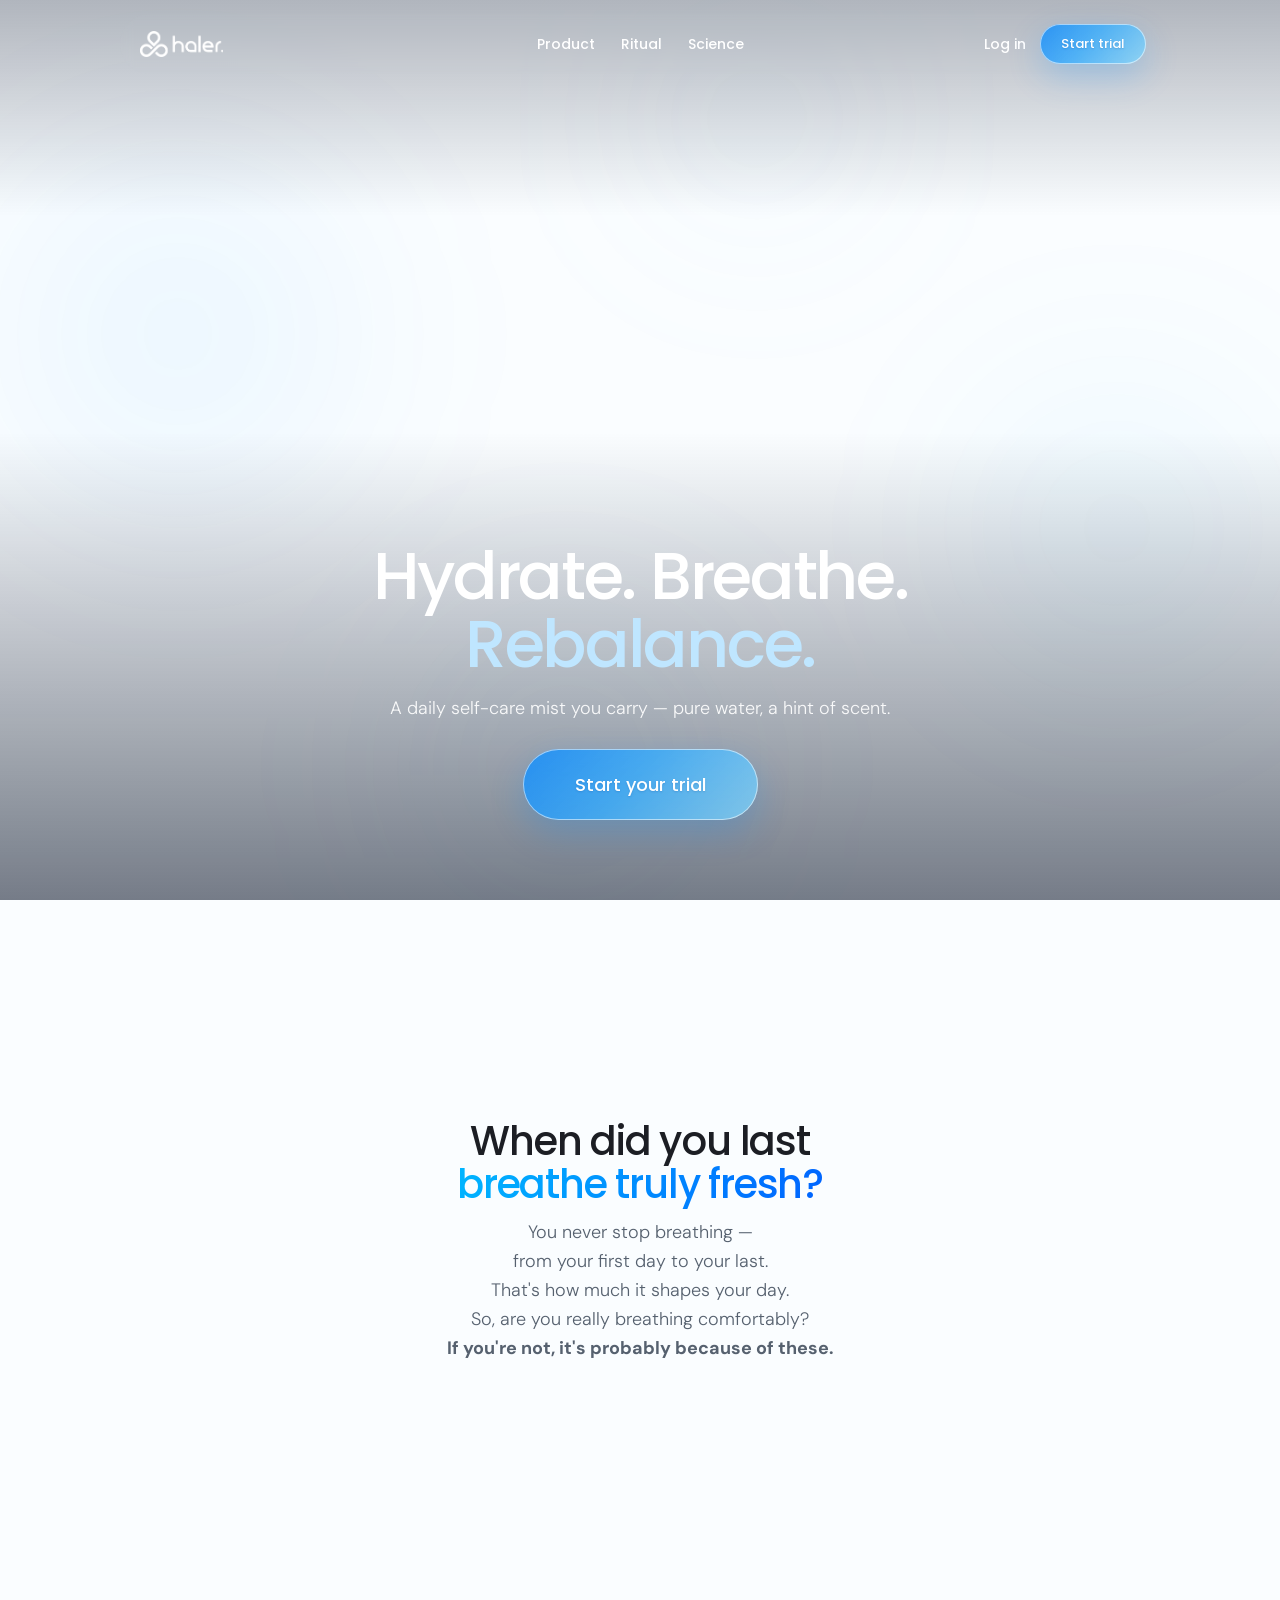
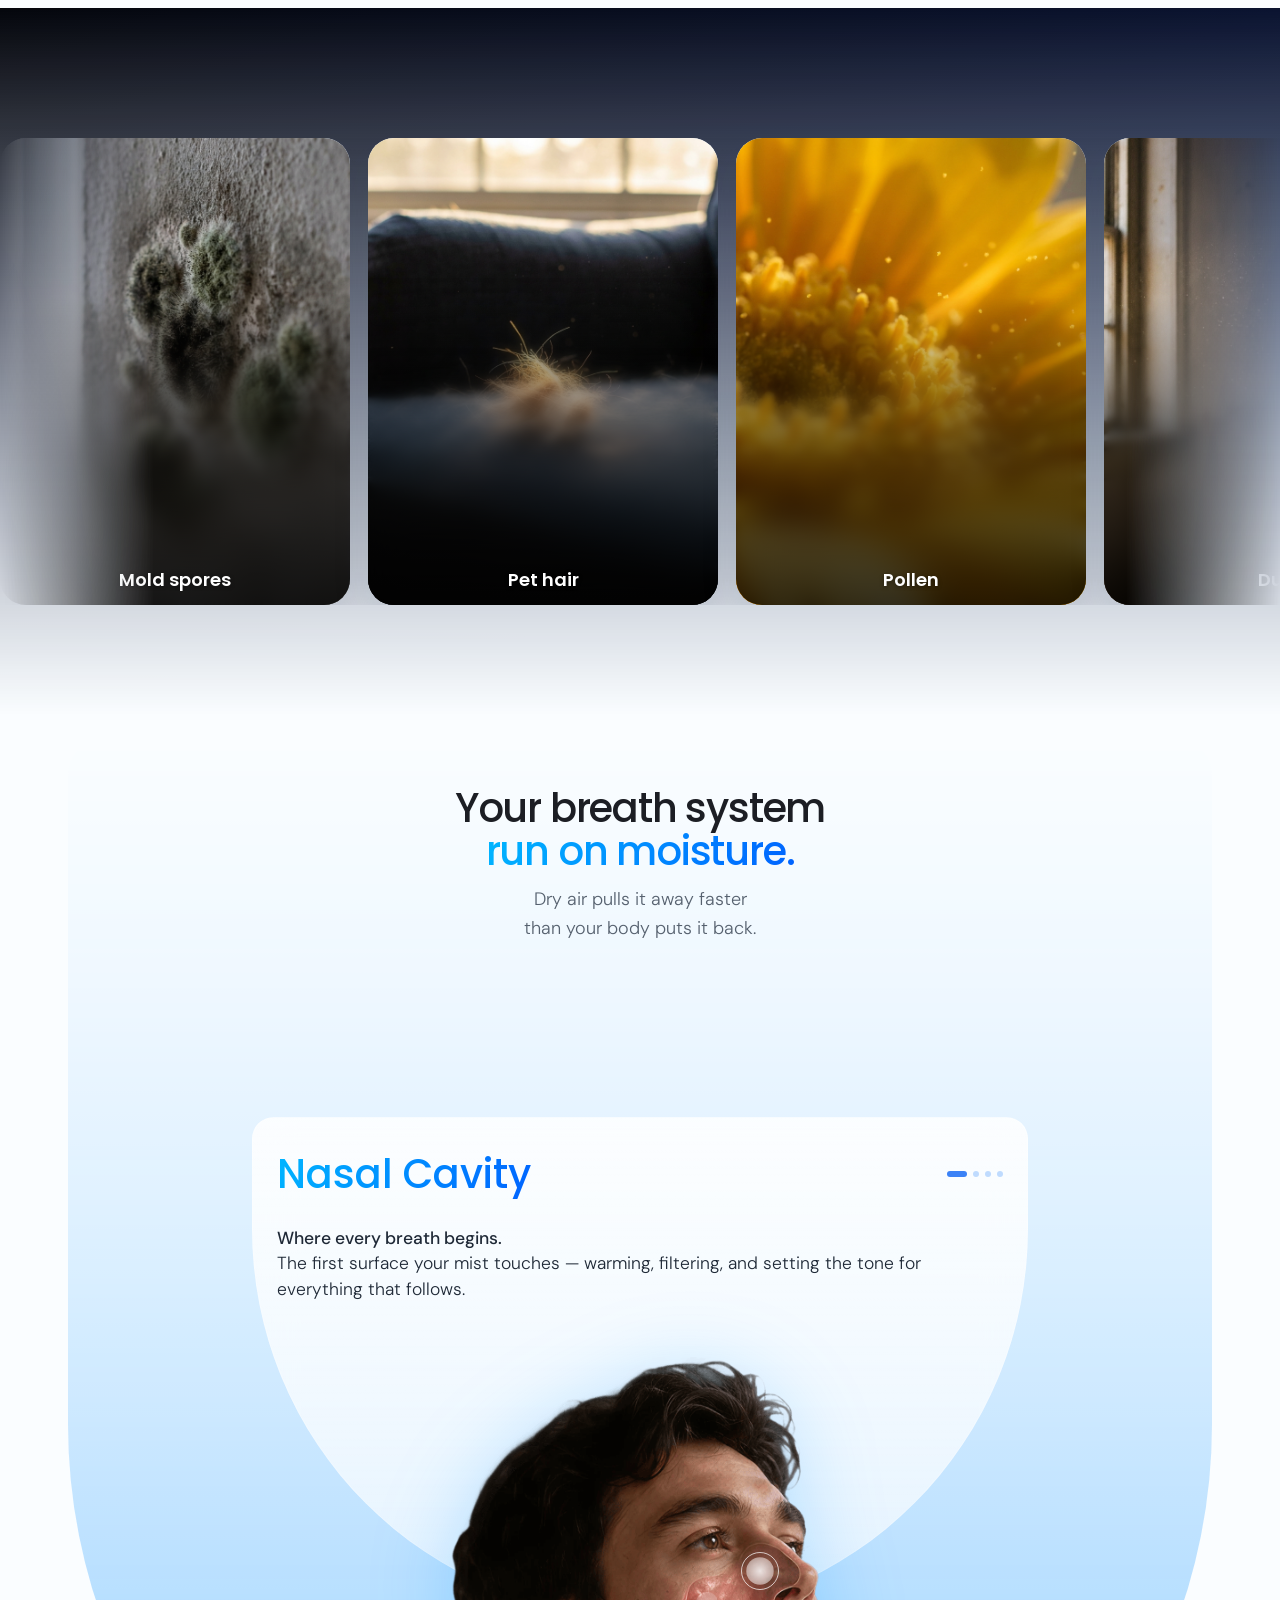
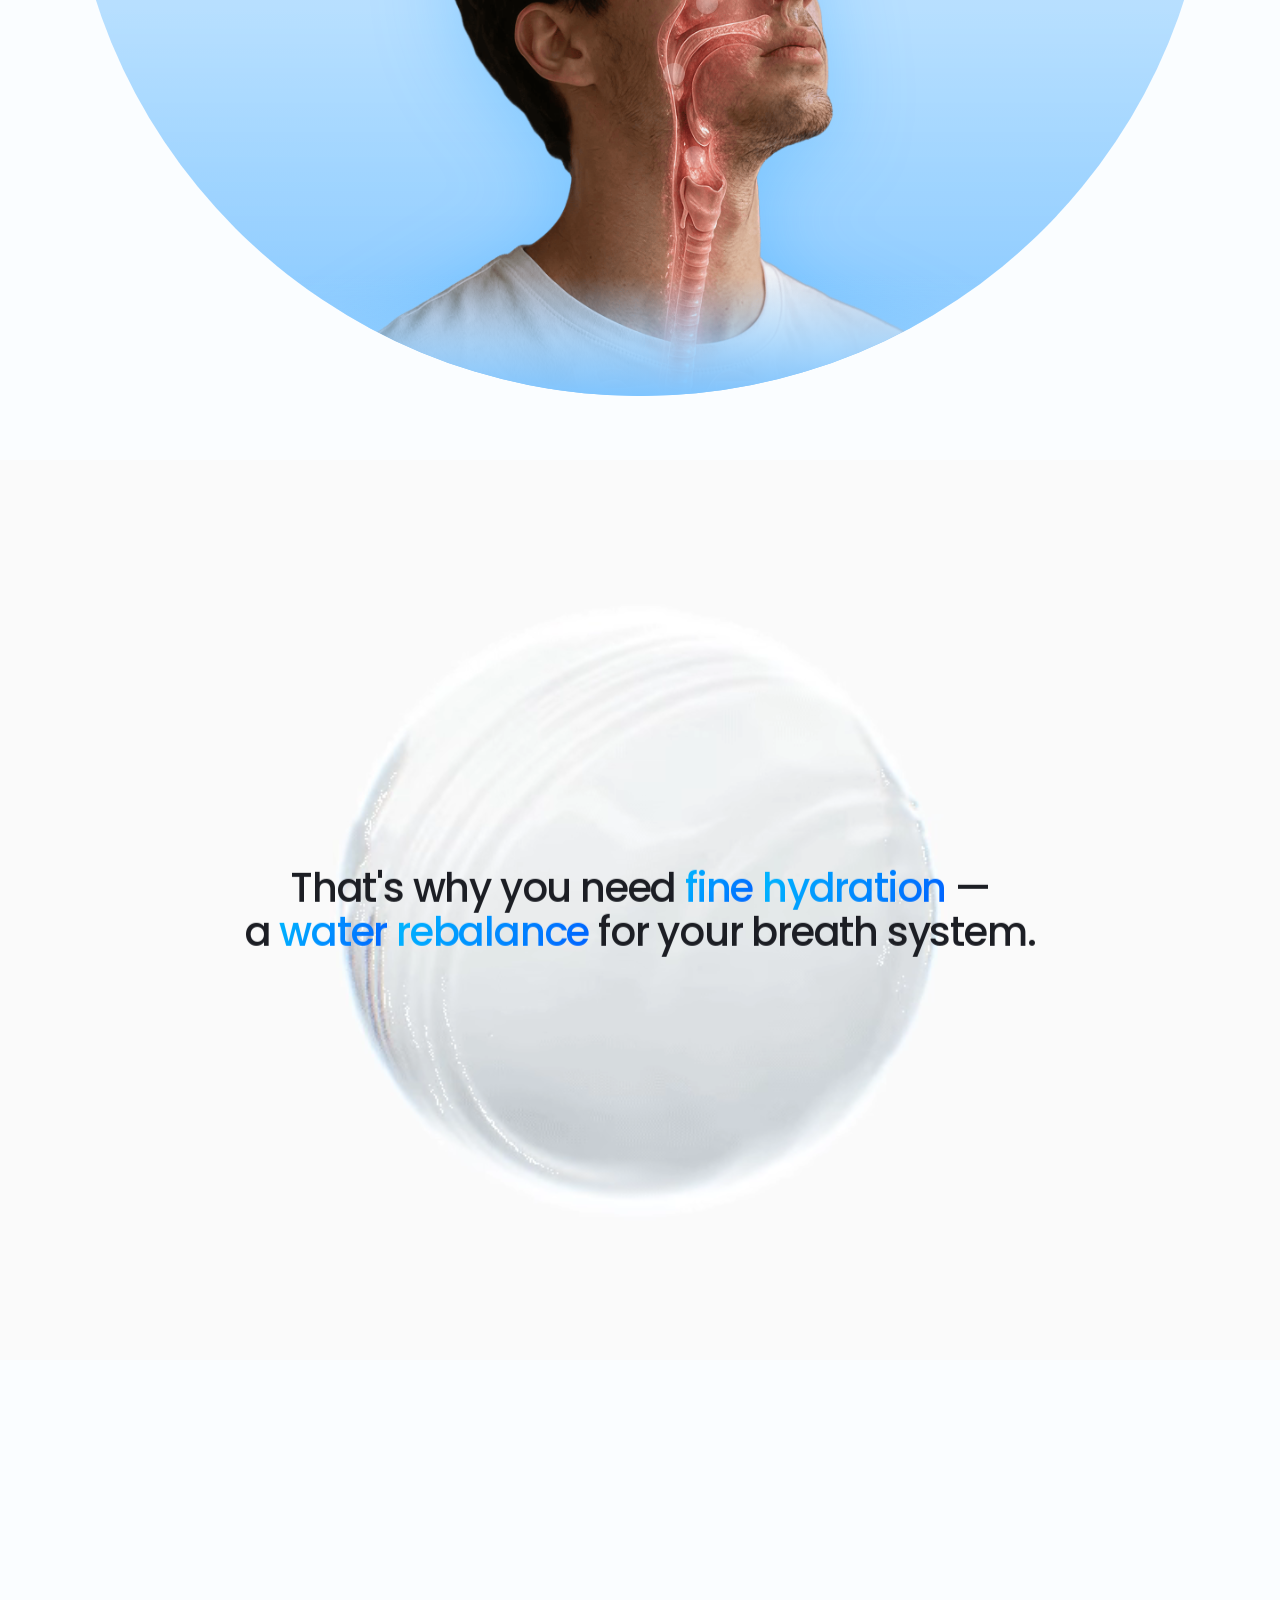
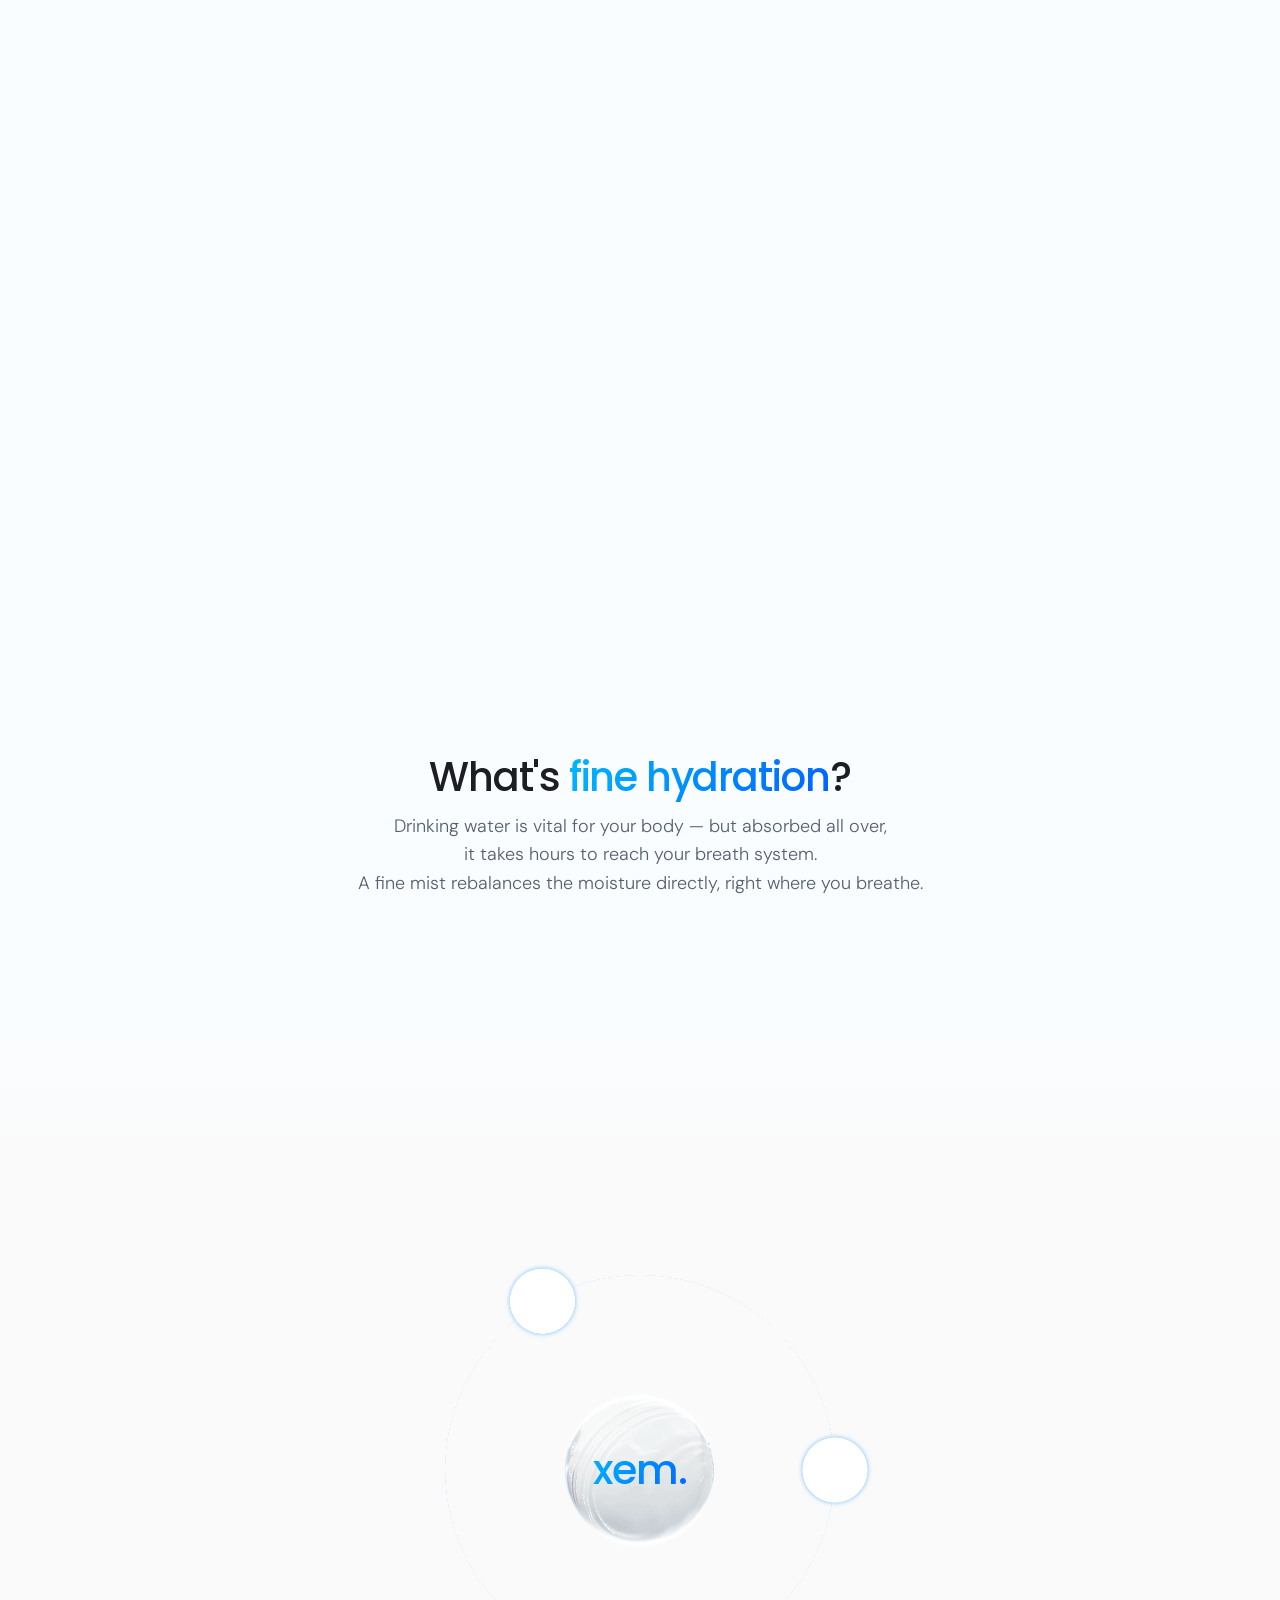
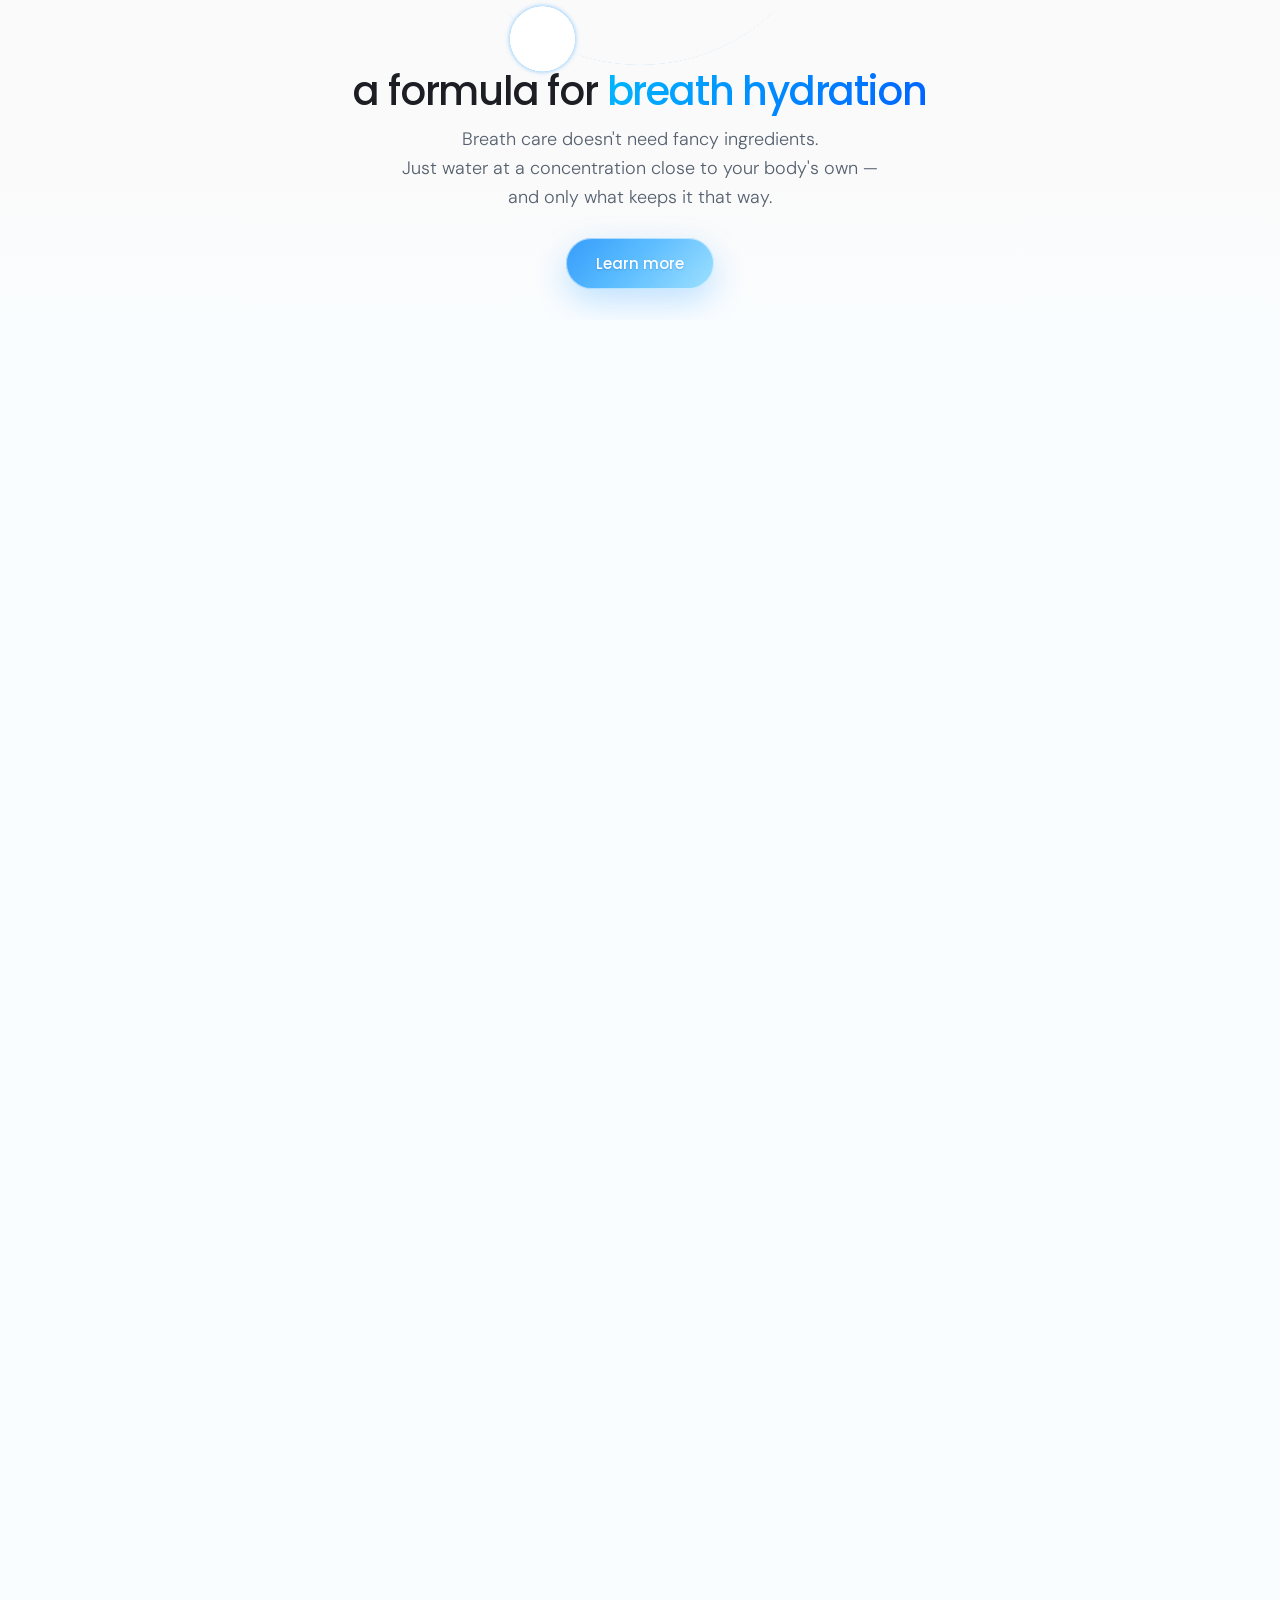
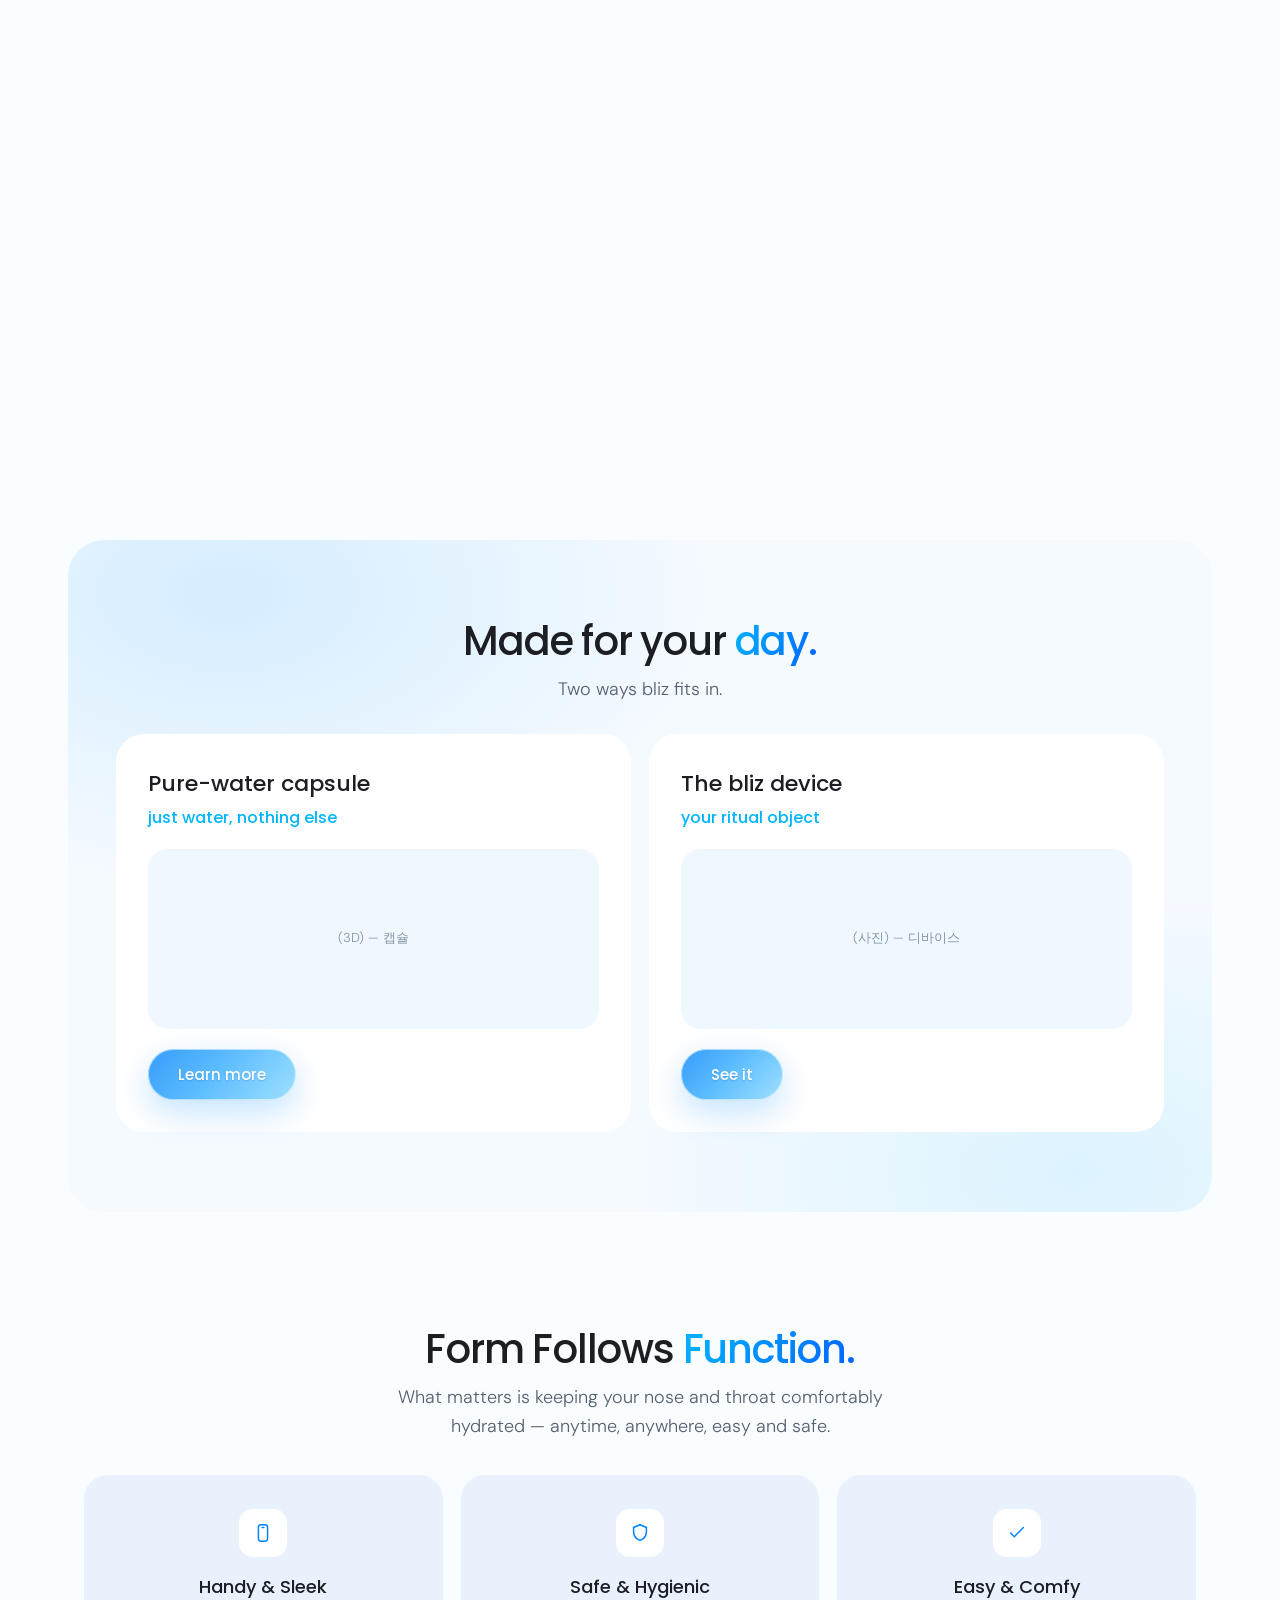
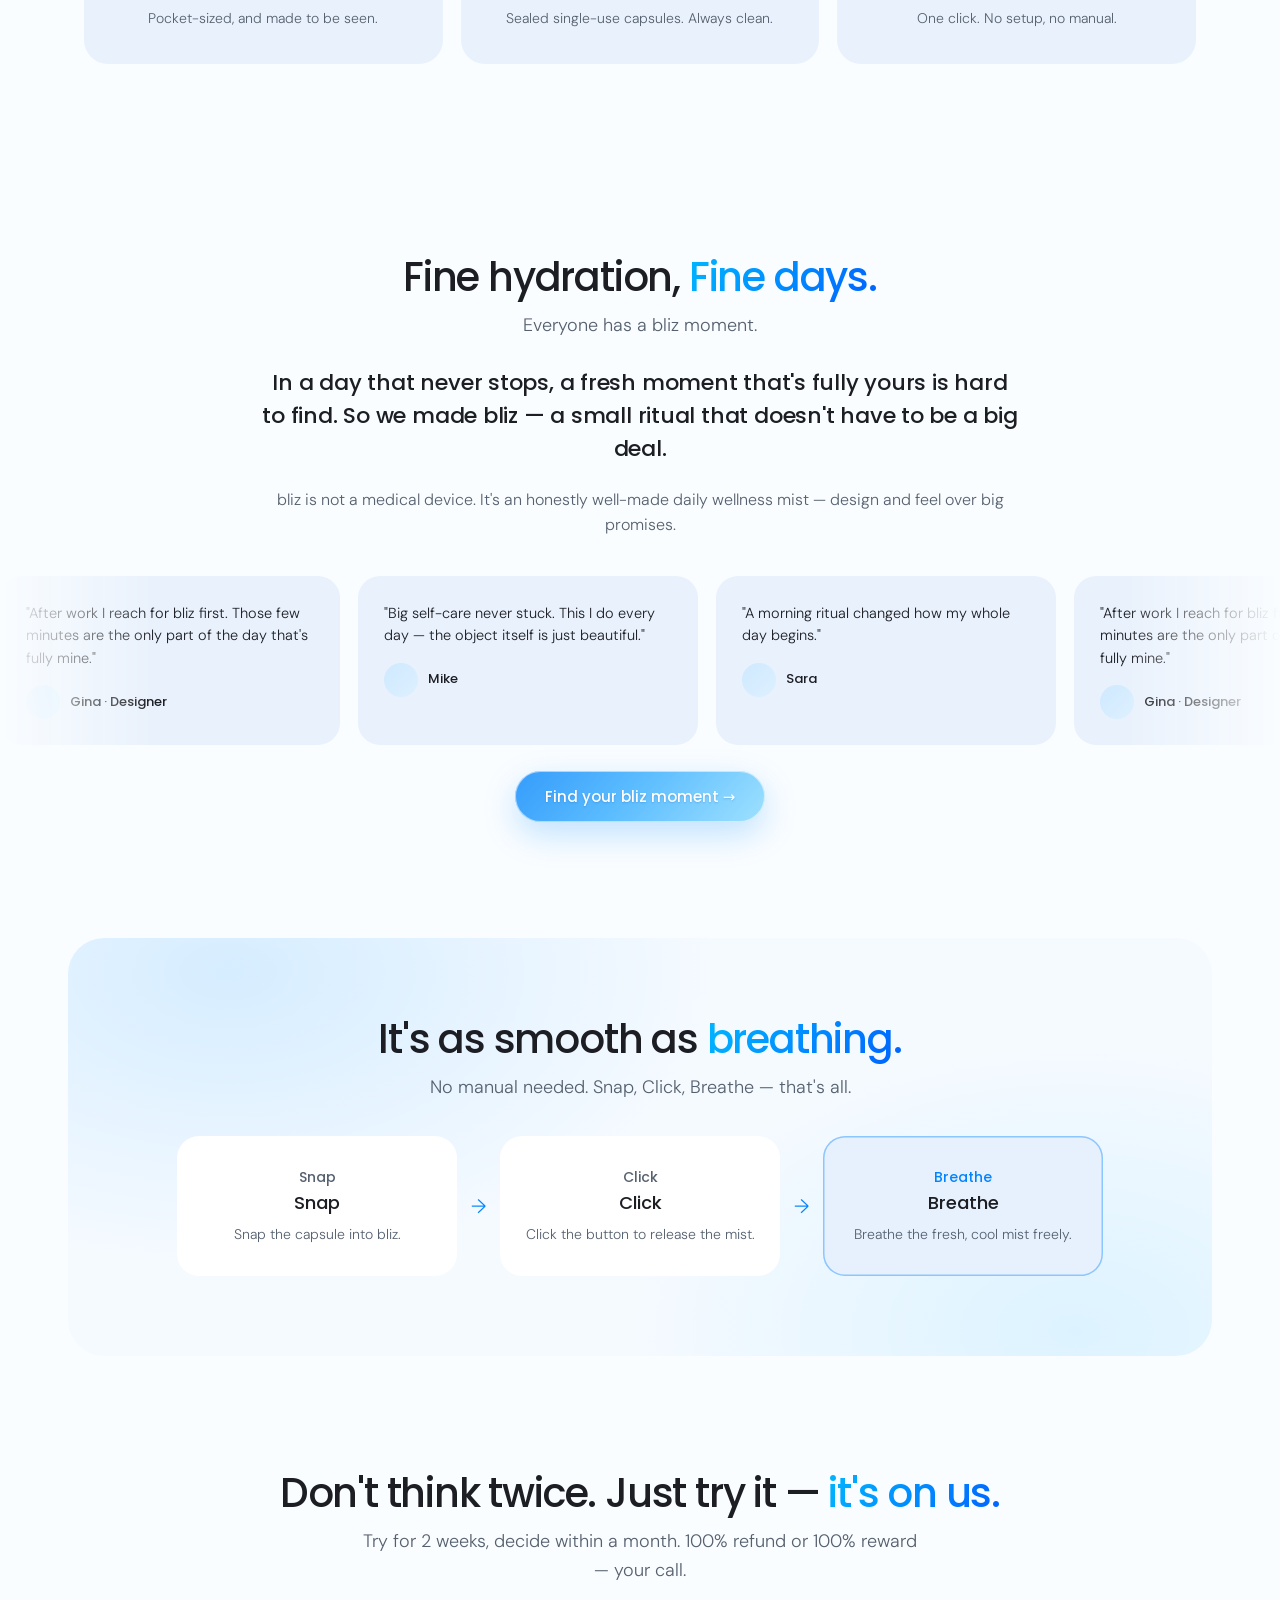
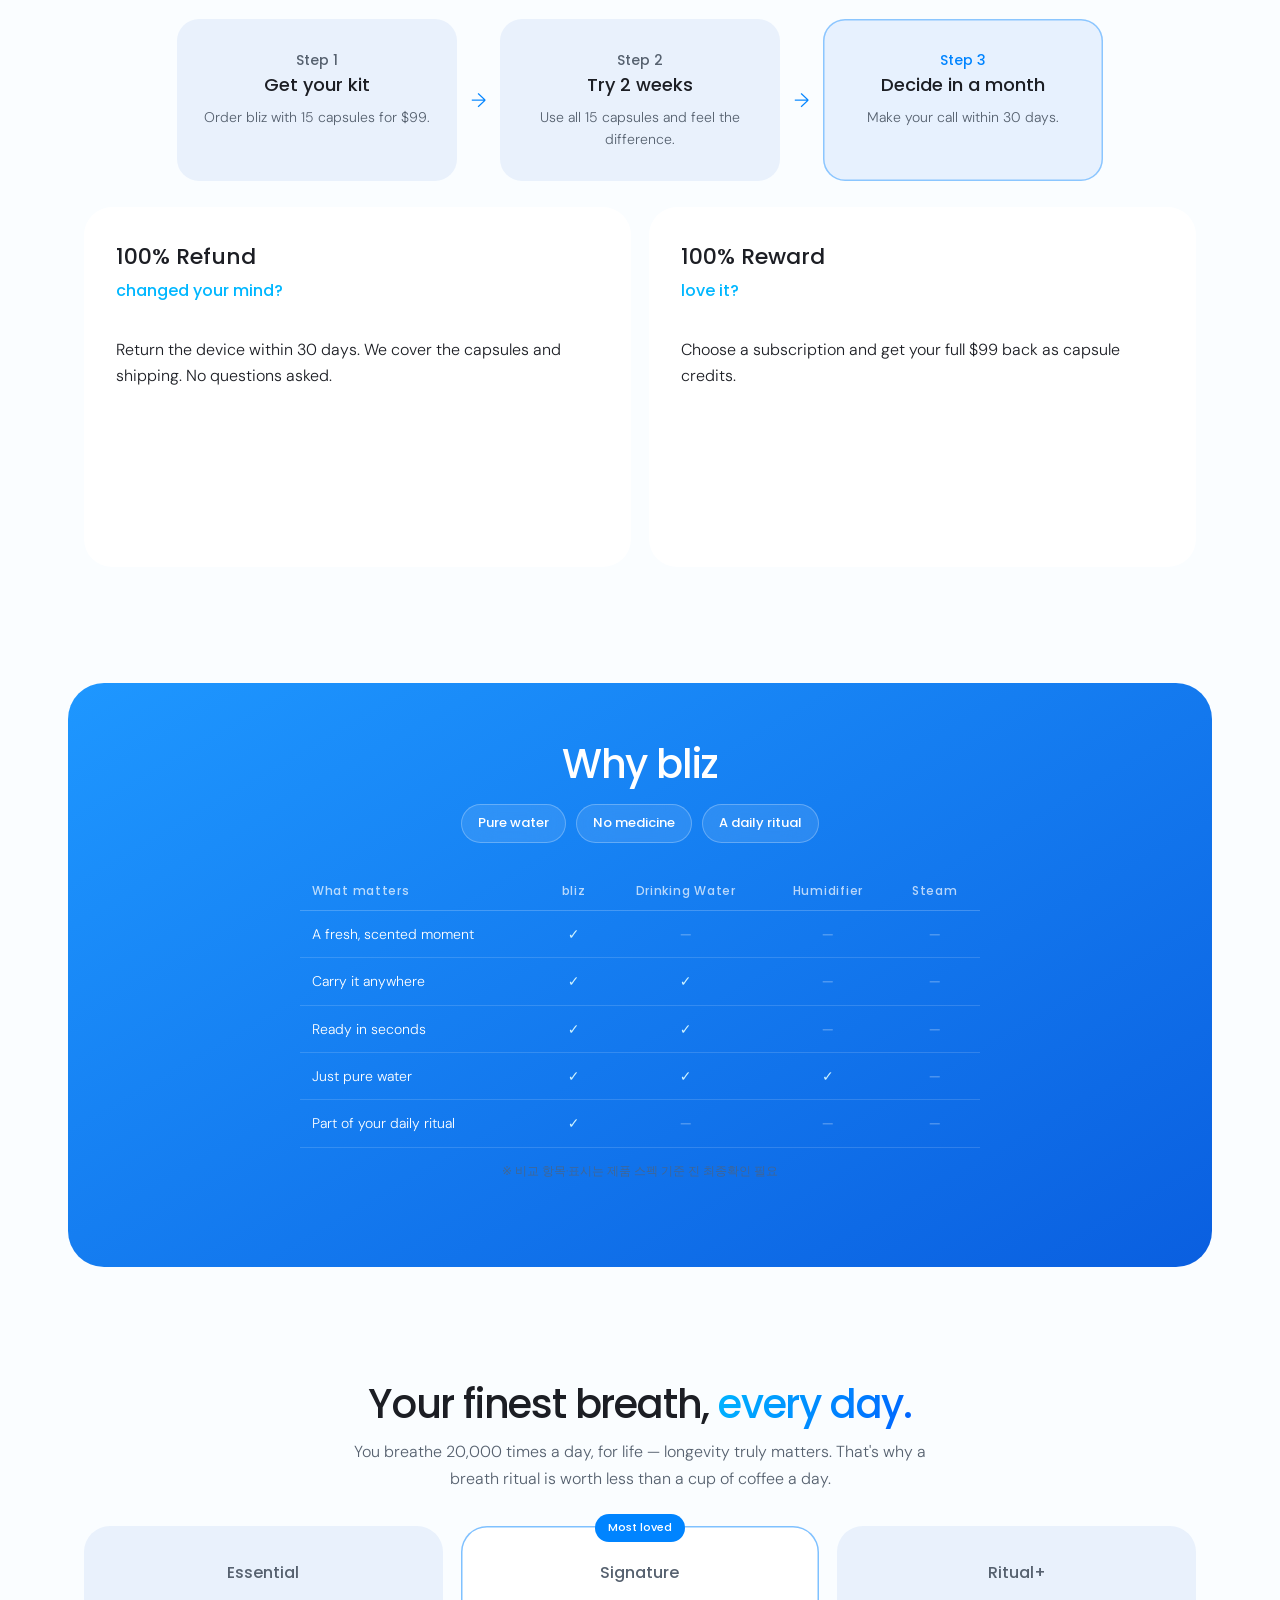
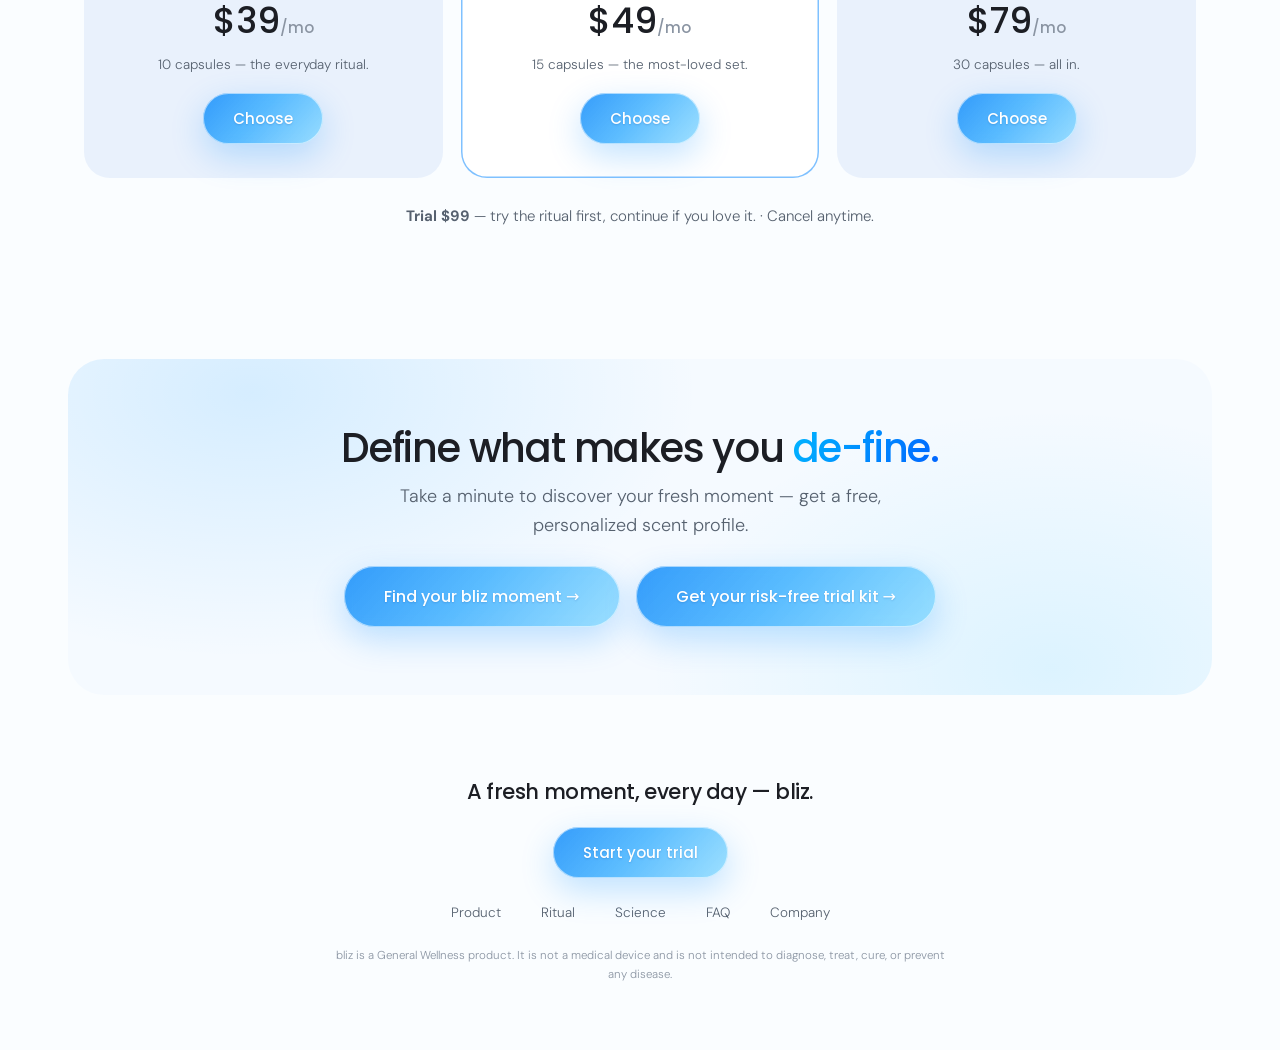
==== commit eea19438: "home v7: liquid film buttons, dark problem zone, real-photo carousel, magic→xem pinned scene - 버튼 전면" ====
--- a/index.html
+++ b/index.html
@@ -1,58 +1,129 @@
 <!doctype html><html lang="en"><head><meta charset="utf-8"><meta name="viewport" content="width=device-width,initial-scale=1">
 <link rel="preconnect" href="https://fonts.googleapis.com"><link rel="preconnect" href="https://fonts.gstatic.com" crossorigin>
-<link href="https://fonts.googleapis.com/css2?family=Poppins:wght@300;400;500&family=DM+Sans:wght@300;400;500&display=swap" rel="stylesheet">
-<link rel="stylesheet" href="blocks_v2.css?v=6">
+<link href="https://fonts.googleapis.com/css2?family=Poppins:wght@300;400;500;600&family=DM+Sans:wght@300;400;500&display=swap" rel="stylesheet">
+<link rel="stylesheet" href="blocks_v2.css?v=153">
 </head><body>
 
-<nav class="hl-nav" id="nav"><a class="hl-nav__logo"><img src="logo.png" alt="haler"></a><div class="hl-nav__menu"><a>Product</a><a>Ritual</a><a>Science</a></div><div class="hl-nav__act"><a>Log in</a><button class="gbtn gbtn--sm gbtn--navcta">Start trial</button></div></nav>
+<div class="bg-orbs" aria-hidden="true"><span class="orb orb--a"></span><span class="orb orb--b"></span><span class="orb orb--c"></span><span class="orb orb--d"></span></div>
+
+<nav class="hl-nav" id="nav"><a class="hl-nav__logo"><img src="logo.png" alt="haler"></a><div class="hl-nav__menu"><a>Product</a><a>Ritual</a><a>Science</a></div><div class="hl-nav__act"><a>Log in</a><button class="gbtn gbtn--sm">Start trial</button></div><div class="mnav-right"><button class="gbtn gbtn--sm mnav-cta">Start trial</button><button class="mnav-burger" id="burger" aria-label="Menu"><svg viewBox="0 0 24 24" width="16" height="16" fill="none" stroke="currentColor" stroke-width="2" stroke-linecap="round" stroke-linejoin="round"><path d="M6 9l6 6 6-6"/></svg></button></div></nav>
+
+<div class="nav-hotzone" id="hotzone"></div>
+<div class="mnav-backdrop" id="mbackdrop"></div>
+<div class="mfcta" id="mfcta"><button class="gbtn mfcta__btn">Start your trial</button></div>
+<div class="mnav-panel" id="mpanel"><div class="mnav-panel__in"><a class="mnav-link">Product</a><a class="mnav-link">Ritual</a><a class="mnav-link">Science</a><div class="mnav-foot"><span>Instagram</span><span>Support</span><span>Legal</span></div></div></div>
+
+<!-- S1. HERO -->
+<section class="hero-v">
+  <div class="hero-v__bg"><video src="hero.mp4" autoplay muted loop playsinline preload="auto"></video></div>
+  <div class="hero-v__in"><div class="hero-v__box">
+    <h1 class="hl-h1 hero-h1-desktop">Hydrate. Breathe. <span class="ac">Rebalance.</span></h1>
+    <h1 class="hl-h1 hero-h1-mobile">Hydrate.<br>Breathe.<br><span class="ac">Rebalance.</span></h1>
+    <p class="hero-v__sub">A daily self-care mist you carry — pure water, a hint of scent.</p>
+    <div class="hero-v__cta"><button class="gbtn gbtn--xl">Start your trial</button></div>
+  </div></div>
+</section>
 
 <div class="hl-page">
 
-  <!-- S1. HERO -->
-  <section class="hero-v">
-    <div class="hero-v__bg"><video src="hero.mp4" autoplay muted loop playsinline preload="auto"></video></div>
-    <div class="hero-v__in"><div class="hero-v__box">
-      <h1 class="hl-h1">Fresh. Clean. <span class="ac">Yours.</span></h1>
-      <p class="hero-v__sub">A daily self-care mist you carry — pure water, a hint of scent.</p>
-      <div class="hero-v__cta"><button class="gbtn gbtn--hero">Start your trial</button><a class="hero-v__link">See how it works →</a></div>
-    </div></div>
-  </section>
-
-  <!-- S2. 문제제기 (위협→건조가 산뜻함을 앗아감) -->
-  <section class="hl-sec">
-    <h2 class="hl-h2">We all breathe the same.<br>But our days are <span class="ac">not.</span></h2>
-    <p class="hl-sub">Recycled, heated, air-conditioned — the spaces you move through quietly leave your nose and throat less than fresh.</p>
-    <div class="hl-stakes">
-      <div class="hl-stake"><div class="hl-stake__ic"><svg viewBox="0 0 24 24" fill="none" stroke="currentColor" stroke-width="1.6"><path d="M12 3s5 5.5 5 9a5 5 0 01-10 0c0-3.5 5-9 5-9z" stroke-linejoin="round"/></svg></div><p>Dry indoor air</p></div>
-      <div class="hl-stake"><div class="hl-stake__ic"><svg viewBox="0 0 24 24" fill="none" stroke="currentColor" stroke-width="1.6"><path d="M3 9c2-2 4-2 6 0s4 2 6 0 4-2 6 0M3 15c2-2 4-2 6 0s4 2 6 0 4-2 6 0" stroke-linecap="round"/></svg></div><p>Recycled cabin air</p></div>
-      <div class="hl-stake"><div class="hl-stake__ic"><svg viewBox="0 0 24 24" fill="none" stroke="currentColor" stroke-width="1.6"><circle cx="12" cy="12" r="8"/><path d="M12 8v4l3 2" stroke-linecap="round"/></svg></div><p>Long, screen-lit days</p></div>
-    </div>
-  </section>
-
-  <!-- S3. 솔루션 (라이트 과학 — 방어막/mucus 삭제, 촉촉·정상으로) -->
-  <section class="hl-sec">
-    <h2 class="hl-h2">Your nose and throat are built to stay fresh — <span class="ac">on water.</span></h2>
-    <p class="hl-sub">They're lined with a layer that's almost all water. Dry air quietly pulls it away.</p>
-    <div style="margin-top:22px"><a class="gbtn gbtn--text">See the science →</a></div>
-  </section>
-
-  <!-- S4. 브릿지 (임팩트 텍스트) -->
-  <section class="hl-block hl-block--airy">
-    <h2 class="hl-h2" style="max-width:900px;margin:0 auto">That's why a little <span class="ac">fine hydration</span> goes further than a glass of water — right where the dryness is: your nose and throat.</h2>
-  </section>
-
-  <!-- S5a. 벤토 (bliz = fine hydration + 가치 3카드 + 향 블록) -->
-  <section class="hl-block hl-block--airy">
-    <h2 class="hl-h2">bliz, designed for <span class="ac">fine hydration.</span></h2>
-    <p class="hl-sub">Your nose and throat, always fine. Wherever the day takes you.</p>
-    <div class="hl-value3">
-      <div class="hl-vcard"><div class="hl-vcard__ic"><svg viewBox="0 0 24 24" fill="none" stroke="currentColor" stroke-width="1.6"><circle cx="12" cy="12" r="3"/><path d="M12 3v3M12 18v3M3 12h3M18 12h3" stroke-linecap="round"/></svg></div><h4>Engineered to Target</h4><p>A 6-micrometer mist, made for your nose and throat.</p></div>
-      <div class="hl-vcard"><div class="hl-vcard__ic"><svg viewBox="0 0 24 24" fill="none" stroke="currentColor" stroke-width="1.6"><path d="M4 10c3-3 6 3 9 0s5 2 7 0M4 15c3-3 6 3 9 0s5 2 7 0" stroke-linecap="round"/></svg></div><h4>Diverse Breath Modes</h4><p>Instant &amp; Constant modes for nose or mouth. Breathe your way.</p></div>
-      <div class="hl-vcard"><div class="hl-vcard__ic"><svg viewBox="0 0 24 24" fill="none" stroke="currentColor" stroke-width="1.6"><path d="M12 3s6 6.5 6 11a6 6 0 01-12 0c0-4.5 6-11 6-11z" stroke-linejoin="round"/></svg></div><h4>Pure Formulation</h4><p>No drug. No additives. 98% pure water.</p></div>
-    </div>
-    <div class="hl-scent" style="margin-top:20px;padding:38px 32px;border-radius:24px;background:linear-gradient(135deg,rgba(0,132,255,.10),rgba(0,183,255,.06));text-align:center">
-      <h3 class="hl-h2" style="font-size:clamp(24px,3vw,34px)">Scent. <span class="ac">More than a Sense.</span></h3>
-      <p class="hl-sub" style="margin-top:8px">A little joy for your day — let every moment feel like yours.</p>
+  <!-- S1b. 훅 문장 (히어로 바로 아래) -->
+  <section class="hl-sec hl-sec--hook">
+    <h2 class="hl-h2">When did you last<br><span class="ac">breathe truly fresh?</span></h2>
+    <p class="hl-sub">You never stop breathing —<br>from your first day to your last.<br>That's how much it shapes your day.<br>So, are you really breathing comfortably?<br><b>If you're not, it's probably because of these.</b></p>
+  </section>
+
+  <!-- S2. 문제제기 (실사 이미지 카드 2줄 무한 슬라이드 — 데스크탑은 1번째 줄만 노출) -->
+  <section class="hl-sec hl-sec--carousel">
+    <div class="hl-marquee">
+      <div class="hl-marquee__track">
+        <div class="hl-mcard"><img class="hl-mcard__img" src="photos/mold-spores.jpg" alt="Mold spores"><img class="hl-mcard__img hl-mcard__img--b1" src="photos/mold-spores.jpg" alt="" aria-hidden="true"><img class="hl-mcard__img hl-mcard__img--b2" src="photos/mold-spores.jpg" alt="" aria-hidden="true"><img class="hl-mcard__img hl-mcard__img--b3" src="photos/mold-spores.jpg" alt="" aria-hidden="true"><span class="hl-mcard__tone"></span><span class="hl-mcard__label">Mold spores</span></div>
+        <div class="hl-mcard"><img class="hl-mcard__img" src="photos/pet-hair.jpg" alt="Pet hair"><img class="hl-mcard__img hl-mcard__img--b1" src="photos/pet-hair.jpg" alt="" aria-hidden="true"><img class="hl-mcard__img hl-mcard__img--b2" src="photos/pet-hair.jpg" alt="" aria-hidden="true"><img class="hl-mcard__img hl-mcard__img--b3" src="photos/pet-hair.jpg" alt="" aria-hidden="true"><span class="hl-mcard__tone"></span><span class="hl-mcard__label">Pet hair</span></div>
+        <div class="hl-mcard"><img class="hl-mcard__img" src="photos/pollen.jpg" alt="Pollen"><img class="hl-mcard__img hl-mcard__img--b1" src="photos/pollen.jpg" alt="" aria-hidden="true"><img class="hl-mcard__img hl-mcard__img--b2" src="photos/pollen.jpg" alt="" aria-hidden="true"><img class="hl-mcard__img hl-mcard__img--b3" src="photos/pollen.jpg" alt="" aria-hidden="true"><span class="hl-mcard__tone"></span><span class="hl-mcard__label">Pollen</span></div>
+        <div class="hl-mcard"><img class="hl-mcard__img" src="photos/dust.jpg" alt="Dust"><img class="hl-mcard__img hl-mcard__img--b1" src="photos/dust.jpg" alt="" aria-hidden="true"><img class="hl-mcard__img hl-mcard__img--b2" src="photos/dust.jpg" alt="" aria-hidden="true"><img class="hl-mcard__img hl-mcard__img--b3" src="photos/dust.jpg" alt="" aria-hidden="true"><span class="hl-mcard__tone"></span><span class="hl-mcard__label">Dust</span></div>
+        <div class="hl-mcard"><img class="hl-mcard__img" src="photos/fine-dust.jpg" alt="Fine dust"><img class="hl-mcard__img hl-mcard__img--b1" src="photos/fine-dust.jpg" alt="" aria-hidden="true"><img class="hl-mcard__img hl-mcard__img--b2" src="photos/fine-dust.jpg" alt="" aria-hidden="true"><img class="hl-mcard__img hl-mcard__img--b3" src="photos/fine-dust.jpg" alt="" aria-hidden="true"><span class="hl-mcard__tone"></span><span class="hl-mcard__label">Fine dust</span></div>
+        <div class="hl-mcard" aria-hidden="true"><img class="hl-mcard__img" src="photos/mold-spores.jpg" alt=""><img class="hl-mcard__img hl-mcard__img--b1" src="photos/mold-spores.jpg" alt="" aria-hidden="true"><img class="hl-mcard__img hl-mcard__img--b2" src="photos/mold-spores.jpg" alt="" aria-hidden="true"><img class="hl-mcard__img hl-mcard__img--b3" src="photos/mold-spores.jpg" alt="" aria-hidden="true"><span class="hl-mcard__tone"></span><span class="hl-mcard__label">Mold spores</span></div>
+        <div class="hl-mcard" aria-hidden="true"><img class="hl-mcard__img" src="photos/pet-hair.jpg" alt=""><img class="hl-mcard__img hl-mcard__img--b1" src="photos/pet-hair.jpg" alt="" aria-hidden="true"><img class="hl-mcard__img hl-mcard__img--b2" src="photos/pet-hair.jpg" alt="" aria-hidden="true"><img class="hl-mcard__img hl-mcard__img--b3" src="photos/pet-hair.jpg" alt="" aria-hidden="true"><span class="hl-mcard__tone"></span><span class="hl-mcard__label">Pet hair</span></div>
+        <div class="hl-mcard" aria-hidden="true"><img class="hl-mcard__img" src="photos/pollen.jpg" alt=""><img class="hl-mcard__img hl-mcard__img--b1" src="photos/pollen.jpg" alt="" aria-hidden="true"><img class="hl-mcard__img hl-mcard__img--b2" src="photos/pollen.jpg" alt="" aria-hidden="true"><img class="hl-mcard__img hl-mcard__img--b3" src="photos/pollen.jpg" alt="" aria-hidden="true"><span class="hl-mcard__tone"></span><span class="hl-mcard__label">Pollen</span></div>
+        <div class="hl-mcard" aria-hidden="true"><img class="hl-mcard__img" src="photos/dust.jpg" alt=""><img class="hl-mcard__img hl-mcard__img--b1" src="photos/dust.jpg" alt="" aria-hidden="true"><img class="hl-mcard__img hl-mcard__img--b2" src="photos/dust.jpg" alt="" aria-hidden="true"><img class="hl-mcard__img hl-mcard__img--b3" src="photos/dust.jpg" alt="" aria-hidden="true"><span class="hl-mcard__tone"></span><span class="hl-mcard__label">Dust</span></div>
+        <div class="hl-mcard" aria-hidden="true"><img class="hl-mcard__img" src="photos/fine-dust.jpg" alt=""><img class="hl-mcard__img hl-mcard__img--b1" src="photos/fine-dust.jpg" alt="" aria-hidden="true"><img class="hl-mcard__img hl-mcard__img--b2" src="photos/fine-dust.jpg" alt="" aria-hidden="true"><img class="hl-mcard__img hl-mcard__img--b3" src="photos/fine-dust.jpg" alt="" aria-hidden="true"><span class="hl-mcard__tone"></span><span class="hl-mcard__label">Fine dust</span></div>
+      </div>
+      <div class="hl-marquee__track hl-marquee__track--b">
+        <div class="hl-mcard"><img class="hl-mcard__img" src="photos/exhaust.jpg" alt="Exhaust fumes"><img class="hl-mcard__img hl-mcard__img--b1" src="photos/exhaust.jpg" alt="" aria-hidden="true"><img class="hl-mcard__img hl-mcard__img--b2" src="photos/exhaust.jpg" alt="" aria-hidden="true"><img class="hl-mcard__img hl-mcard__img--b3" src="photos/exhaust.jpg" alt="" aria-hidden="true"><span class="hl-mcard__tone"></span><span class="hl-mcard__label">Exhaust fumes</span></div>
+        <div class="hl-mcard"><img class="hl-mcard__img" src="photos/wildfire-smoke.jpg" alt="Wildfire smoke"><img class="hl-mcard__img hl-mcard__img--b1" src="photos/wildfire-smoke.jpg" alt="" aria-hidden="true"><img class="hl-mcard__img hl-mcard__img--b2" src="photos/wildfire-smoke.jpg" alt="" aria-hidden="true"><img class="hl-mcard__img hl-mcard__img--b3" src="photos/wildfire-smoke.jpg" alt="" aria-hidden="true"><span class="hl-mcard__tone"></span><span class="hl-mcard__label">Wildfire smoke</span></div>
+        <div class="hl-mcard"><img class="hl-mcard__img" src="photos/house-dust.jpg" alt="House dust"><img class="hl-mcard__img hl-mcard__img--b1" src="photos/house-dust.jpg" alt="" aria-hidden="true"><img class="hl-mcard__img hl-mcard__img--b2" src="photos/house-dust.jpg" alt="" aria-hidden="true"><img class="hl-mcard__img hl-mcard__img--b3" src="photos/house-dust.jpg" alt="" aria-hidden="true"><span class="hl-mcard__tone"></span><span class="hl-mcard__label">House dust</span></div>
+        <div class="hl-mcard"><img class="hl-mcard__img" src="photos/pine-pollen.jpg" alt="Pine pollen"><img class="hl-mcard__img hl-mcard__img--b1" src="photos/pine-pollen.jpg" alt="" aria-hidden="true"><img class="hl-mcard__img hl-mcard__img--b2" src="photos/pine-pollen.jpg" alt="" aria-hidden="true"><img class="hl-mcard__img hl-mcard__img--b3" src="photos/pine-pollen.jpg" alt="" aria-hidden="true"><span class="hl-mcard__tone"></span><span class="hl-mcard__label">Pine pollen</span></div>
+        <div class="hl-mcard"><img class="hl-mcard__img" src="photos/dry-air.jpg" alt="Dry air"><img class="hl-mcard__img hl-mcard__img--b1" src="photos/dry-air.jpg" alt="" aria-hidden="true"><img class="hl-mcard__img hl-mcard__img--b2" src="photos/dry-air.jpg" alt="" aria-hidden="true"><img class="hl-mcard__img hl-mcard__img--b3" src="photos/dry-air.jpg" alt="" aria-hidden="true"><span class="hl-mcard__tone"></span><span class="hl-mcard__label">Dry air</span></div>
+        <div class="hl-mcard" aria-hidden="true"><img class="hl-mcard__img" src="photos/exhaust.jpg" alt=""><img class="hl-mcard__img hl-mcard__img--b1" src="photos/exhaust.jpg" alt="" aria-hidden="true"><img class="hl-mcard__img hl-mcard__img--b2" src="photos/exhaust.jpg" alt="" aria-hidden="true"><img class="hl-mcard__img hl-mcard__img--b3" src="photos/exhaust.jpg" alt="" aria-hidden="true"><span class="hl-mcard__tone"></span><span class="hl-mcard__label">Exhaust fumes</span></div>
+        <div class="hl-mcard" aria-hidden="true"><img class="hl-mcard__img" src="photos/wildfire-smoke.jpg" alt=""><img class="hl-mcard__img hl-mcard__img--b1" src="photos/wildfire-smoke.jpg" alt="" aria-hidden="true"><img class="hl-mcard__img hl-mcard__img--b2" src="photos/wildfire-smoke.jpg" alt="" aria-hidden="true"><img class="hl-mcard__img hl-mcard__img--b3" src="photos/wildfire-smoke.jpg" alt="" aria-hidden="true"><span class="hl-mcard__tone"></span><span class="hl-mcard__label">Wildfire smoke</span></div>
+        <div class="hl-mcard" aria-hidden="true"><img class="hl-mcard__img" src="photos/house-dust.jpg" alt=""><img class="hl-mcard__img hl-mcard__img--b1" src="photos/house-dust.jpg" alt="" aria-hidden="true"><img class="hl-mcard__img hl-mcard__img--b2" src="photos/house-dust.jpg" alt="" aria-hidden="true"><img class="hl-mcard__img hl-mcard__img--b3" src="photos/house-dust.jpg" alt="" aria-hidden="true"><span class="hl-mcard__tone"></span><span class="hl-mcard__label">House dust</span></div>
+        <div class="hl-mcard" aria-hidden="true"><img class="hl-mcard__img" src="photos/pine-pollen.jpg" alt=""><img class="hl-mcard__img hl-mcard__img--b1" src="photos/pine-pollen.jpg" alt="" aria-hidden="true"><img class="hl-mcard__img hl-mcard__img--b2" src="photos/pine-pollen.jpg" alt="" aria-hidden="true"><img class="hl-mcard__img hl-mcard__img--b3" src="photos/pine-pollen.jpg" alt="" aria-hidden="true"><span class="hl-mcard__tone"></span><span class="hl-mcard__label">Pine pollen</span></div>
+        <div class="hl-mcard" aria-hidden="true"><img class="hl-mcard__img" src="photos/dry-air.jpg" alt=""><img class="hl-mcard__img hl-mcard__img--b1" src="photos/dry-air.jpg" alt="" aria-hidden="true"><img class="hl-mcard__img hl-mcard__img--b2" src="photos/dry-air.jpg" alt="" aria-hidden="true"><img class="hl-mcard__img hl-mcard__img--b3" src="photos/dry-air.jpg" alt="" aria-hidden="true"><span class="hl-mcard__tone"></span><span class="hl-mcard__label">Dry air</span></div>
+      </div>
+    </div>
+  </section>
+
+  <!-- S3. 솔루션 — haler.co ANATOMY 섹션 포팅 (인터랙티브 호흡기 카드) -->
+  <section class="hl-sec hl-anatomy-sec">
+    <div class="hl-anatomy" id="anatomy">
+      <div class="hl-anatomy__head">
+        <h2 class="hl-h2">Your breath system<br><span class="ac">run on moisture.</span></h2>
+        <p class="hl-sub">Dry air pulls it away faster<br>than your body puts it back.</p>
+      </div>
+      <div class="hl-anatomy__cardwrap">
+        <div class="hl-anatomy__card">
+          <div class="hl-anatomy__row">
+            <h4 class="hl-anatomy__spot" id="anat-title">Nasal Cavity</h4>
+            <div class="hl-anatomy__dots" id="anat-dots"></div>
+          </div>
+          <p class="hl-anatomy__desc" id="anat-desc"></p>
+        </div>
+      </div>
+      <div class="hl-anatomy__figure">
+        <img src="img_respiratory.png" alt="Airway anatomy">
+        <div class="hl-anatomy__points" id="anat-points"></div>
+      </div>
+    </div>
+  </section>
+
+  <!-- S4+S5a. 시네마틱 조립 씬: 베일 인 → 텍스트 점등 → 베일 아웃 → fine hydration 좌측 이동 → S5 조립 -->
+  <section class="bridge-scene" id="bscene">
+    <div class="bridge-sticky">
+      <div class="bridge-veil" id="bveil">
+        <video src="waterball.webm" autoplay muted loop playsinline preload="auto"></video>
+      </div>
+      <!-- 임팩트 문장 (뷰포트 중앙 오버레이) — 물방울 베일인 → 단어 점등 → 페이드아웃 -->
+      <h2 class="hl-h2 bridge-txt" id="bridge">That's why you need <span class="ac" id="fh">fine hydration</span> —<br>a <span class="ac">water rebalance</span> for your breath system.</h2>
+    </div>
+  </section>
+
+  <!-- S4b. fine hydration 정의 -->
+  <section class="hl-sec hl-sec--define">
+    <h2 class="hl-h2">What's <span class="ac">fine hydration</span>?</h2>
+    <p class="hl-sub">Drinking water is vital for your body — but absorbed all over,<br>it takes hours to reach your breath system.<br>A fine mist rebalances the moisture directly, right where you breathe.</p>
+  </section>
+
+  <!-- S4c. 6 micrometer magic → xem (핀 고정 시네마틱) — ①대제목·소제목 순차 베일인 ②물방울 축소 ③xem 텍스트 교대.
+       궤도는 영상 박스 밖 오버레이(잘림 방지), JS가 영상과 같은 배율로 함께 축소 -->
+  <section class="hl-sec-magic-scene" id="magicScene">
+    <div class="hl-sec-magic-sticky">
+      <div class="hl-sec-magic__bg" id="magicBg">
+        <video src="waterball.webm" autoplay muted loop playsinline preload="auto"></video>
+      </div>
+      <div class="hl-sec-magic__orbitwrap" id="magicOrbitWrap">
+        <span class="hl-sec-magic__ring"></span>
+        <div class="hl-sec-magic__orbit"><span class="hl-sec-magic__orb hl-sec-magic__orb--1"></span><span class="hl-sec-magic__orb hl-sec-magic__orb--2"></span><span class="hl-sec-magic__orb hl-sec-magic__orb--3"></span></div>
+      </div>
+      <div class="hl-sec-magic__label" id="magicLabel">xem.</div>
+      <div class="hl-sec-magic__in" id="magicIn1">
+        <h2 class="hl-h2">6 micrometer <span class="ac">magic.</span></h2>
+        <p class="hl-sub">Cloudy, soft, and delicate 6-micrometer mist particles deliver moisture directly to your nose and throat, keeping it hydrated.</p>
+        <div class="hl-cta"><button class="gbtn">Learn more</button></div>
+      </div>
+      <div class="hl-sec-magic__in hl-sec-magic__in--b" id="magicIn2">
+        <h2 class="hl-h2">a formula for <span class="ac">breath hydration</span></h2>
+        <p class="hl-sub">Breath care doesn't need fancy ingredients.<br>Just water at a concentration close to your body's own —<br>and only what keeps it that way.</p>
+        <div class="hl-cta"><button class="gbtn">Learn more</button></div>
+      </div>
     </div>
   </section>
 
@@ -61,8 +132,8 @@
     <h2 class="hl-h2">Made for your <span class="ac">day.</span></h2>
     <p class="hl-sub">Two ways bliz fits in.</p>
     <div class="hl-twoup">
-      <div class="hl-bigcard"><h4>Pure-water capsule</h4><p class="lead">just water, nothing else</p><div class="hl-bigcard__media">(3D) — 캡슐</div><button class="gbtn gbtn--ghost">Learn more</button></div>
-      <div class="hl-bigcard"><h4>The bliz device</h4><p class="lead">your ritual object</p><div class="hl-bigcard__media">(사진) — 디바이스</div><button class="gbtn gbtn--blue">See it</button></div>
+      <div class="hl-bigcard"><h4>Pure-water capsule</h4><p class="lead">just water, nothing else</p><div class="hl-bigcard__media">(3D) — 캡슐</div><button class="gbtn">Learn more</button></div>
+      <div class="hl-bigcard"><h4>The bliz device</h4><p class="lead">your ritual object</p><div class="hl-bigcard__media">(사진) — 디바이스</div><button class="gbtn">See it</button></div>
     </div>
   </section>
 
@@ -85,13 +156,17 @@
       <p class="hl-guide__empathy">In a day that never stops, a fresh moment that's fully yours is hard to find. So we made bliz — a small ritual that doesn't have to be a big deal.</p>
       <p class="hl-guide__auth">bliz is not a medical device. It's an honestly well-made daily wellness mist — design and feel over big promises.</p>
     </div>
-    <div class="hl-testi">
-      <div class="hl-tcard"><p>"After work I reach for bliz first. Those few minutes are the only part of the day that's fully mine."</p><div class="who"><span class="av"></span><span class="nm">Gina · Designer</span></div></div>
-      <div class="hl-tcard"><p>"Big self-care never stuck. This I do every day — the object itself is just beautiful."</p><div class="who"><span class="av"></span><span class="nm">Mike</span></div></div>
-      <div class="hl-tcard"><p>"A morning ritual changed how my whole day begins."</p><div class="who"><span class="av"></span><span class="nm">Sara</span></div></div>
-    </div>
-    <div class="hl-trust"><span class="hl-chip">General Wellness</span><span class="hl-chip">No medicine</span><span class="hl-chip">Cancel anytime</span></div>
-    <div style="margin-top:26px"><button class="gbtn gbtn--blue">Find your bliz moment →</button></div>
+    <div class="hl-marquee hl-marquee--testi">
+      <div class="hl-marquee__track">
+        <div class="hl-tcard"><p>"After work I reach for bliz first. Those few minutes are the only part of the day that's fully mine."</p><div class="who"><span class="av"></span><span class="nm">Gina · Designer</span></div></div>
+        <div class="hl-tcard"><p>"Big self-care never stuck. This I do every day — the object itself is just beautiful."</p><div class="who"><span class="av"></span><span class="nm">Mike</span></div></div>
+        <div class="hl-tcard"><p>"A morning ritual changed how my whole day begins."</p><div class="who"><span class="av"></span><span class="nm">Sara</span></div></div>
+        <div class="hl-tcard" aria-hidden="true"><p>"After work I reach for bliz first. Those few minutes are the only part of the day that's fully mine."</p><div class="who"><span class="av"></span><span class="nm">Gina · Designer</span></div></div>
+        <div class="hl-tcard" aria-hidden="true"><p>"Big self-care never stuck. This I do every day — the object itself is just beautiful."</p><div class="who"><span class="av"></span><span class="nm">Mike</span></div></div>
+        <div class="hl-tcard" aria-hidden="true"><p>"A morning ritual changed how my whole day begins."</p><div class="who"><span class="av"></span><span class="nm">Sara</span></div></div>
+      </div>
+    </div>
+    <div style="margin-top:26px"><button class="gbtn">Find your bliz moment →</button></div>
   </section>
 
   <!-- S8. 사용방법 -->
@@ -143,9 +218,9 @@
     <h2 class="hl-h2">Your finest breath, <span class="ac">every day.</span></h2>
     <p class="hl-explain">You breathe 20,000 times a day, for life — longevity truly matters. That's why a breath ritual is worth less than a cup of coffee a day.</p>
     <div class="hl-pricing">
-      <div class="hl-pcard"><div class="tier">Essential</div><div class="price">$39<small>/mo</small></div><p class="pdesc">10 capsules — the everyday ritual.</p><button class="gbtn gbtn--ghost">Choose</button></div>
-      <div class="hl-pcard hl-pcard--reco"><span class="badge">Most loved</span><div class="tier">Signature</div><div class="price">$49<small>/mo</small></div><p class="pdesc">15 capsules — the most-loved set.</p><button class="gbtn gbtn--blue">Choose</button></div>
-      <div class="hl-pcard"><div class="tier">Ritual+</div><div class="price">$79<small>/mo</small></div><p class="pdesc">30 capsules — all in.</p><button class="gbtn gbtn--ghost">Choose</button></div>
+      <div class="hl-pcard"><div class="tier">Essential</div><div class="price">$39<small>/mo</small></div><p class="pdesc">10 capsules — the everyday ritual.</p><button class="gbtn">Choose</button></div>
+      <div class="hl-pcard hl-pcard--reco"><span class="badge">Most loved</span><div class="tier">Signature</div><div class="price">$49<small>/mo</small></div><p class="pdesc">15 capsules — the most-loved set.</p><button class="gbtn">Choose</button></div>
+      <div class="hl-pcard"><div class="tier">Ritual+</div><div class="price">$79<small>/mo</small></div><p class="pdesc">30 capsules — all in.</p><button class="gbtn">Choose</button></div>
     </div>
     <p class="hl-trial"><b>Trial $99</b> — try the ritual first, continue if you love it. · Cancel anytime.</p>
   </section>
@@ -155,15 +230,15 @@
     <h2 class="hl-h2">Define what makes you <span class="ac">de-fine.</span></h2>
     <p class="hl-sub">Take a minute to discover your fresh moment — get a free, personalized scent profile.</p>
     <div class="hero-v__cta" style="justify-content:center;margin-top:24px">
-      <button class="gbtn gbtn--blue gbtn--lg">Find your bliz moment →</button>
-      <button class="gbtn gbtn--ghost gbtn--lg">Get your risk-free trial kit →</button>
+      <button class="gbtn gbtn--lg">Find your bliz moment →</button>
+      <button class="gbtn gbtn--lg">Get your risk-free trial kit →</button>
     </div>
   </section>
 
   <!-- Footer -->
   <footer class="hl-footer">
     <p class="hl-footer__one">A fresh moment, every day — <span class="ac">bliz.</span></p>
-    <button class="gbtn gbtn--blue">Start your trial</button>
+    <button class="gbtn">Start your trial</button>
     <div class="hl-footer__cols"><span>Product</span><span>Ritual</span><span>Science</span><span>FAQ</span><span>Company</span></div>
     <p class="hl-footer__disc">bliz is a General Wellness product. It is not a medical device and is not intended to diagnose, treat, cure, or prevent any disease.</p>
   </footer>
@@ -171,15 +246,249 @@
 </div>
 <script>
 (function(){
+ /* compare.html 시뮬레이션용: ?safe=59 → 다이내믹 아일랜드 safe-area 재현 */
+ var safe=new URLSearchParams(location.search).get('safe');
+ if(safe) document.documentElement.style.setProperty('--sat', parseInt(safe,10)+'px');
  var sel='.hl-h2,.hl-sub,.hl-stake,.hl-vcard,.hl-mb,.hl-bigcard,.hl-step,.hl-tcard,.hl-pcard,.hl-explain,.hl-scent,.hl-cmp,.hl-pchips,.hl-trial,.hl-lead__form';
- var els=[].slice.call(document.querySelectorAll(sel));
+ var els=[].slice.call(document.querySelectorAll(sel)).filter(function(e){return !e.closest('#s5a') && !e.closest('#bscene')});
  els.forEach(function(e,i){e.classList.add('sp-reveal');e.style.transitionDelay=((i%3)*0.07)+'s'});
- if(!('IntersectionObserver'in window)){els.forEach(function(e){e.classList.add('sp-in')});return;}
- var io=new IntersectionObserver(function(ents){ents.forEach(function(en){if(en.isIntersecting){en.target.classList.add('sp-in');io.unobserve(en.target)}})},{threshold:.12,rootMargin:'0px 0px -7% 0px'});
- els.forEach(function(e){io.observe(e)});
+ /* IO 대신 스크롤 계산 (스케일된 iframe에서도 동작) */
+ function checkReveals(){
+   var vh=window.innerHeight;
+   for(var i=els.length-1;i>=0;i--){
+     var e=els[i];
+     if(e.getBoundingClientRect().top < vh*0.93){ e.classList.add('sp-in'); els.splice(i,1); }
+   }
+ }
+ /* 스크롤 핸들러 rAF 배치: 프레임당 1회만 실행(레이아웃 스래싱 방지) */
+ var rafScrollFns=[], rafPending=false;
+ function rafScroll(){ if(rafPending) return; rafPending=true; requestAnimationFrame(function(){ rafPending=false; for(var i=0;i<rafScrollFns.length;i++) rafScrollFns[i](); }); }
+ window.addEventListener('scroll',rafScroll,{passive:true});
+ checkReveals(); rafScrollFns.push(checkReveals);
  var nav=document.getElementById('nav');
  function navState(){ if(nav) nav.classList.toggle('is-scrolled', window.scrollY > window.innerHeight*0.82); }
- navState(); window.addEventListener('scroll',navState,{passive:true});
+ navState(); rafScrollFns.push(navState);
+ /* navbar 숨김/등장 규칙 */
+ var hotzone=document.getElementById('hotzone'), lastY=window.scrollY, hideTimer=null;
+ var heroEl=document.querySelector('.hero-v'), mfcta=document.getElementById('mfcta');
+ /* 모바일 첫 화면(히어로)에서는 navbar 노출 안 함 — 히어로를 벗어나야 등장 */
+ function inMobileHero(){ return window.innerWidth<=768 && heroEl && window.scrollY < heroEl.offsetHeight-4; }
+ function atTop(){ return window.scrollY < 10; }
+ function menuOpen(){ return nav.classList.contains('is-open'); }
+ /* 하단 플로팅 CTA바 = navbar와 독립. 첫 화면(히어로)에서는 숨김, 벗어나면 스크롤 방향과 무관하게 항상 노출 */
+ function setNavHidden(hidden){ nav.classList.toggle('nav-hidden',hidden); }
+ function setCtaHidden(hidden){ if(mfcta) mfcta.classList.toggle('mfcta-hidden',hidden); }
+ function armTimer(){ clearTimeout(hideTimer); if(!atTop() && !menuOpen()) hideTimer=setTimeout(hideNav,3000); }
+ function showNav(){ if(inMobileHero()) return; setNavHidden(false); hotzone.classList.remove('armed'); armTimer(); }
+ function hideNav(){ if(atTop()||menuOpen()) return; clearTimeout(hideTimer); setNavHidden(true); hotzone.classList.add('armed'); }
+ if(inMobileHero()) setNavHidden(true);
+ setCtaHidden(inMobileHero());
+ rafScrollFns.push(function(){
+   var y=window.scrollY;
+   setCtaHidden(inMobileHero()); /* cta: 히어로 여부에만 반응, 스크롤 방향 무관 */
+   if(inMobileHero()){ clearTimeout(hideTimer); setNavHidden(true); hotzone.classList.remove('armed'); lastY=y; return; }
+   if(atTop()){ clearTimeout(hideTimer); setNavHidden(false); hotzone.classList.remove('armed'); }
+   else if(y<lastY-2){ showNav(); }
+   else if(y>lastY+2){ hideNav(); }
+   lastY=y;
+ });
+ ['mouseenter','click','touchstart'].forEach(function(ev){ hotzone.addEventListener(ev,showNav,{passive:true}); });
+ /* ANATOMY 인터랙션 (haler.co 포팅) */
+ var anatomyData=[
+  {id:'nasal',title:'Nasal Cavity',desc:'Where every breath begins.\nThe first surface your mist touches — warming, filtering, and setting the tone for everything that follows.',pos:{top:'calc(31% + 16px)',left:'calc(65% + 12px)'}},
+  {id:'sinuses',title:'Sinuses',desc:'The hidden spaces behind your nose. Connected to your nasal cavity, these areas benefit from the moisture that starts at the surface.',pos:{top:'calc(36% + 16px)',left:'calc(57.7% + 12px)'}},
+  {id:'pharynx',title:'Pharynx',desc:'The crossroads of your airway. Where air, comfort, and daily vocal demand all meet. One of the most overlooked spots to keep hydrated.',pos:{top:'calc(47% + 16px)',left:'calc(53% + 12px)'}},
+  {id:'larynx',title:'Larynx',desc:'Where your voice lives. The lowest point of your upper airway — and the one voice professionals feel first when the air around them is dry.',pos:{top:'calc(60% + 16px)',left:'calc(56% + 12px)'}}
+ ];
+ var anatEl={t:document.getElementById('anat-title'),d:document.getElementById('anat-desc'),dots:document.getElementById('anat-dots'),pts:document.getElementById('anat-points')};
+ if(anatEl.t){
+  var anatIdx=0;
+  anatomyData.forEach(function(item,i){
+    var dot=document.createElement('span'); dot.addEventListener('click',function(){setAnat(i)}); anatEl.dots.appendChild(dot);
+    var btn=document.createElement('button'); btn.style.top=item.pos.top; btn.style.left=item.pos.left; btn.setAttribute('aria-label',item.title);
+    btn.addEventListener('click',function(){setAnat(i)}); anatEl.pts.appendChild(btn);
+  });
+  function setAnat(i){
+    anatIdx=i; var item=anatomyData[i];
+    anatEl.t.style.opacity=0; anatEl.d.style.opacity=0;
+    setTimeout(function(){
+      anatEl.t.textContent=item.title;
+      var parts=item.desc.split('\n');
+      anatEl.d.innerHTML = parts.length>1 ? '<b>'+parts[0]+'</b>\n'+parts.slice(1).join('\n') : item.desc.replace(/^([^.]+\.)/,'<b>$1</b>');
+      anatEl.t.style.opacity=1; anatEl.d.style.opacity=1;
+    },180);
+    [].forEach.call(anatEl.dots.children,function(el,j){el.classList.toggle('on',j===i)});
+    [].forEach.call(anatEl.pts.children,function(el,j){el.classList.toggle('on',j===i)});
+  }
+  setAnat(0);
+  /* 스와이프로 부위 전환 (원본 onPanEnd 임계값 50px 동일) */
+  var anatBlock=document.getElementById('anatomy'), swipeX=null, swipeY=null;
+  anatBlock.addEventListener('pointerdown',function(e){ swipeX=e.clientX; swipeY=e.clientY; },{passive:true});
+  anatBlock.addEventListener('pointerup',function(e){
+    if(swipeX===null) return;
+    var dx=e.clientX-swipeX, dy=e.clientY-swipeY;
+    swipeX=null;
+    if(Math.abs(dx)<50||Math.abs(dx)<Math.abs(dy)) return;
+    if(dx<0) setAnat((anatIdx+1)%anatomyData.length);
+    else setAnat((anatIdx-1+anatomyData.length)%anatomyData.length);
+  },{passive:true});
+  anatBlock.addEventListener('pointercancel',function(){ swipeX=null; },{passive:true});
+ }
+ nav.addEventListener('mouseenter',function(){ clearTimeout(hideTimer); });
+ nav.addEventListener('mouseleave',armTimer);
+ /* 브릿지 텍스트 스크럽 */
+ var bridge=document.getElementById('bridge');
+ if(bridge){
+   bridge.classList.remove('sp-reveal','sp-in'); bridge.style.transitionDelay='';
+   [].slice.call(bridge.childNodes).forEach(function(node){
+     if(node.nodeType===3){
+       var frag=document.createDocumentFragment();
+       node.textContent.split(/(\s+)/).forEach(function(tk){
+         if(/^\s+$/.test(tk)||tk===''){frag.appendChild(document.createTextNode(tk));return;}
+         var s=document.createElement('span'); s.className='bw'; s.textContent=tk; frag.appendChild(s);
+       });
+       bridge.replaceChild(frag,node);
+     } else if(node.nodeType===1 && node.classList.contains('ac')){
+       var words=node.textContent.split(/(\s+)/); node.textContent='';
+       words.forEach(function(tk){
+         if(/^\s+$/.test(tk)||tk===''){node.appendChild(document.createTextNode(tk));return;}
+         var s=document.createElement('span'); s.className='bw bw-grad'; s.textContent=tk; node.appendChild(s);
+       });
+     }
+   });
+   var bws=bridge.querySelectorAll('.bw');
+   var scene=document.getElementById('bscene'), veil=document.getElementById('bveil'), bvideo=veil.querySelector('video');
+   function clamp01(x){return Math.max(0,Math.min(1,x));}
+   function ease(x){return x*x*(3-2*x);} /* smoothstep */
+   function bridgeScrub(){
+     var isDesk=window.innerWidth>768;
+     if(!isDesk){ /* mobile: 시네마틱 없음 — 문장 항상 완성 */
+       veil.style.opacity=0;
+       for(var k=0;k<bws.length;k++){ bws[k].classList.add('lit'); bws[k].style.opacity=1; }
+       bridge.style.filter=''; bridge.style.opacity=1;
+       return;
+     }
+     var r=scene.getBoundingClientRect(), vh=window.innerHeight;
+     /* 씬이 뷰포트에서 벗어나면 무거운 계산 스킵 */
+     if(r.bottom<-50 || r.top>vh+50){ if(!bvideo.paused) bvideo.pause(); return; }
+     var total=r.height-vh;
+     var p=clamp01(-r.top/total);
+     /* 페이즈 (씬 200vh): 베일인 0-0.15 | 문장 0.10-0.30 | 점등 0.20-0.80. 끝까지 유지(페이드아웃 없음) → 다음 섹션으로 자연 스크롤 */
+     var vin=ease(clamp01(p/0.15));
+     veil.style.opacity=vin.toFixed(3);
+     veil.style.filter=''; veil.style.transform='';
+     var tin=ease(clamp01((p-0.10)/0.16));
+     bridge.style.transform='translate(-50%,-50%)';
+     bridge.style.filter='blur('+((1-tin)*14)+'px)';
+     bridge.style.opacity=tin.toFixed(3);
+     var sp=clamp01((p-0.20)/0.60), n=bws.length;
+     for(var i=0;i<n;i++){
+       bws[i].classList.toggle('lit', sp*n>=i+0.5);
+       if(!bws[i].classList.contains('bw-grad')) bws[i].style.opacity=1;
+     }
+     /* 씬이 화면에 조금이라도 걸쳐 있으면 계속 재생 (완전히 오프스크린이면 위 early-out에서 일시정지) */
+     if(bvideo.paused) bvideo.play().catch(function(){});
+   }
+   bridgeScrub();
+   rafScrollFns.push(bridgeScrub);
+   window.addEventListener('resize',bridgeScrub);
+   window.addEventListener('load',bridgeScrub);
+ }
+ /* 6 micrometer magic → xem — 핀 고정 시네마틱 3단계:
+    ① 섹션이 화면에 딱 고정되면 대제목 → 소제목(+버튼) 순차 베일인. 이 구간(p 0~0.15) 동안은 축소가 시작되지 않음 → 베일인이 끝나야 다음 진행.
+    ② 물방울 88% → 25% 축소(시작부터 88%라 배경 그라데이션과 처음부터 어우러짐). 궤도는 물방울이 70% 크기로 줄면서부터 서서히 등장, 영상과 같은 배율로 함께 축소.
+    ③ 축소가 ~10% 진행되면 첫 텍스트가 스크롤 따라 위로 빠지고, xem 텍스트가 아래에서 떠오름.
+    모바일: 핀 없이 통과 스크럽(베일인은 즉시 완성 — 브릿지 씬과 동일한 방침) */
+ var magicScene=document.getElementById('magicScene'), magicSticky=document.querySelector('.hl-sec-magic-sticky'),
+     magicBg=document.getElementById('magicBg'), magicOrbitWrap=document.getElementById('magicOrbitWrap'),
+     magicLabel=document.getElementById('magicLabel'),
+     magicIn1=document.getElementById('magicIn1'), magicIn2=document.getElementById('magicIn2');
+ if(magicScene && magicBg && magicIn1 && magicIn2){
+   var m1h=magicIn1.querySelector('.hl-h2'), m1s=magicIn1.querySelector('.hl-sub'), m1c=magicIn1.querySelector('.hl-cta');
+   var m2h=magicIn2.querySelector('.hl-h2'), m2s=magicIn2.querySelector('.hl-sub');
+   /* 공용 스크롤 리빌(sp-reveal)과 충돌 방지 — 이 씬의 텍스트는 전부 스크럽이 직접 제어 */
+   [m1h,m1s,m2h,m2s].forEach(function(el){ if(el){ el.classList.remove('sp-reveal','sp-in'); el.style.transitionDelay=''; } });
+   function mc01(x){return Math.max(0,Math.min(1,x));}
+   function mss(x){return x*x*(3-2*x);}
+   var MAGIC_VEIL=0.15; /* 핀 구간 앞 15%는 베일인 전용 */
+   function magicScrub(){
+     var vh=window.innerHeight, p, desk=window.innerWidth>768;
+     if(desk){
+       var r=magicScene.getBoundingClientRect();
+       if(r.bottom<-50 || r.top>vh+50) return; /* 화면 밖이면 스킵 */
+       var total=r.height-vh;
+       p=total>0 ? mc01(-r.top/total) : 0; /* 0=고정 시작, 1=고정 구간 끝 */
+     } else {
+       var r2=magicSticky.getBoundingClientRect();
+       p=mc01((vh-r2.top)/(vh+r2.height)); /* 0=진입 시작, 1=완전히 지나감 */
+     }
+     /* ① 베일인 — 대제목 먼저, 소제목·버튼이 반박자 뒤에 */
+     var tT=desk? mss(mc01(p/0.08)) : 1;
+     var tS=desk? mss(mc01((p-0.05)/0.09)) : 1;
+     m1h.style.filter='blur('+((1-tT)*14).toFixed(1)+'px)'; m1h.style.opacity=tT.toFixed(3);
+     m1s.style.filter='blur('+((1-tS)*14).toFixed(1)+'px)'; m1s.style.opacity=tS.toFixed(3);
+     if(m1c){ m1c.style.filter=m1s.style.filter; m1c.style.opacity=tS.toFixed(3); }
+     /* ② 축소 — 베일인이 끝난 뒤부터 진행 */
+     var pS=desk? mc01((p-MAGIC_VEIL)/(1-MAGIC_VEIL)) : p;
+     var scale=0.88-pS*0.63; /* 시작 88% → 최종 25% */
+     magicBg.style.transform='scale('+scale.toFixed(3)+')';
+     if(magicOrbitWrap){
+       var ot=mss(mc01((0.7-scale)/0.3)); /* 궤도: 물방울이 70% "크기"가 되면서부터 등장 */
+       magicOrbitWrap.style.opacity=ot.toFixed(3);
+       magicOrbitWrap.style.transform='scale('+scale.toFixed(3)+')'; /* 영상과 같은 배율로 함께 축소 */
+       if(magicLabel){ var ol=mss(mc01((0.45-scale)/0.15)); magicLabel.style.opacity=ol.toFixed(3); } /* xem.은 궤도보다 늦게 — 45% 크기부터 등장 */
+     }
+     /* ③ 텍스트 교대 — 첫 텍스트는 축소 30% 지점까지 머물다가 제자리에서 베일 아웃, xem 텍스트는 물방울이 거의 다 작아진 뒤에야 상승 */
+     var ex=mss(mc01((pS-0.30)/0.30));
+     magicIn1.style.filter='blur('+(ex*14).toFixed(1)+'px)';
+     magicIn1.style.opacity=(1-ex).toFixed(3);
+     magicIn1.style.pointerEvents = ex>0.5 ? 'none' : 'auto';
+     var en=mss(mc01((pS-0.78)/0.20));
+     magicIn2.style.transform='translateY('+(((1-en)*58).toFixed(2))+'vh)';
+     magicIn2.style.opacity=en.toFixed(3);
+     magicIn2.style.pointerEvents = en>0.5 ? 'auto' : 'none';
+   }
+   magicScrub();
+   rafScrollFns.push(magicScrub);
+   window.addEventListener('resize',magicScrub);
+ }
+ var burger=document.getElementById('burger'), mpanel=document.getElementById('mpanel'), mbackdrop=document.getElementById('mbackdrop');
+ function setMenu(open){ nav.classList.toggle('is-open',open); mpanel.classList.toggle('open',open); mbackdrop.classList.toggle('open',open); if(open){clearTimeout(hideTimer);setNavHidden(false);setCtaHidden(false);hotzone.classList.remove('armed');} else armTimer(); }
+ if(burger){
+   burger.addEventListener('click',function(e){e.stopPropagation();setMenu(!nav.classList.contains('is-open'));});
+   mbackdrop.addEventListener('click',function(){setMenu(false);});
+   document.addEventListener('click',function(e){ if(nav.classList.contains('is-open') && !nav.contains(e.target) && !mpanel.contains(e.target)) setMenu(false); });
+ }
+})();
+</script>
+<script>
+/* 해부 블록 하단 반원: border-bottom-radius = 블록 너비/2 (반응형) */
+(function(){
+ var anat=document.getElementById('anatomy');
+ if(!anat) return;
+ var card=anat.querySelector('.hl-anatomy__card');
+ function setArc(){
+   var r=Math.round(anat.offsetWidth/2)+'px';
+   anat.style.borderBottomLeftRadius=r; anat.style.borderBottomRightRadius=r;
+   /* 카드 하단 좌우 라운드 = 바깥 하늘색 블록 라운드값과 동일 */
+   if(card){ card.style.borderBottomLeftRadius=r; card.style.borderBottomRightRadius=r; }
+ }
+ setArc();
+ window.addEventListener('resize',setArc,{passive:true});
+ window.addEventListener('load',setArc);
+})();
+</script>
+<script>
+/* dev live-reload: index.html 변경 감지 → 자동 새로고침 (로컬에서만 동작) */
+(function(){
+ if(location.hostname!=='127.0.0.1' && location.hostname!=='localhost') return;
+ var cur=null;
+ setInterval(function(){
+   fetch('/index.html',{cache:'no-store'}).then(function(r){return r.text()}).then(function(t){
+     if(cur===null){cur=t;return;}
+     if(t!==cur) location.reload();
+   }).catch(function(){});
+ },1500);
 })();
 </script>
 </body></html>
--- a/blocks_v2.css
+++ b/blocks_v2.css
@@ -18,6 +18,12 @@
   --blk-point:linear-gradient(150deg,#1E97FF,#0A5FE0);
 }
 *{box-sizing:border-box}
+/* 애플식 연속 곡선(스쿼클) — 지원 브라우저에서 라운드 사각 요소 전체 적용 (필/원형 제외) */
+@supports (corner-shape:squircle){
+  .hero-v,.hero-v__bg,.hero-v__bg video,.hl-block,.hl-vcard,.hl-vcard__ic,.hl-mb,.hl-mb__media,.hl-mb__ic,
+  .hl-bigcard,.hl-bigcard__media,.hl-tcard,.hl-pcard,.hl-step,.hl-stake__ic,.hl-ph,.hl-scent,
+  .mnav-panel,.hl-nav__drop{corner-shape:squircle}
+}
 body{margin:0;background:var(--page);color:var(--ink);font-family:var(--fb);font-weight:300;line-height:1.6;text-align:center;-webkit-font-smoothing:antialiased;-moz-osx-font-smoothing:grayscale}
 .hl-page{max-width:1200px;margin:0 auto;padding:0 28px 30px}
 img{max-width:100%}
@@ -27,24 +33,40 @@
 .hl-h1{font-family:var(--fd);font-weight:500;font-size:56px;line-height:1.03;letter-spacing:-0.035em;color:var(--ink);margin:0 0 18px}
 .hl-h2{font-family:var(--fd);font-weight:500;font-size:40px;line-height:1.08;letter-spacing:-0.03em;color:var(--ink);margin:0 0 12px}
 .hl-h1 .ac,.hl-h2 .ac{background:linear-gradient(118deg,#00B7FF,#0062FF);-webkit-background-clip:text;background-clip:text;color:transparent}
+/* 부정·경고 뉘앙스 웜 그라데이션 (분홍→다홍오렌지) */
+.hl-h1 .ac-warm,.hl-h2 .ac-warm{background:linear-gradient(118deg,#FF9E3D,#FF6545);-webkit-background-clip:text;background-clip:text;color:transparent}
 .hl-sub{font-size:18px;color:var(--ink2);max-width:560px;margin:0 auto 26px;line-height:1.6}
 /* 아이콘 통일 (Glazicons풍 라인) */
 .hl-stake__ic svg,.hl-vcard__ic svg,.hl-mb__ic svg{stroke-width:1.75;stroke-linecap:round;stroke-linejoin:round}
 
-/* 버튼 (그림자0·그라데0·테두리 최소) */
-.gbtn{display:inline-flex;align-items:center;gap:8px;border-radius:999px;padding:14px 30px;font-family:var(--fd);font-weight:500;font-size:15px;border:none;cursor:pointer;transition:all .22s ease;text-decoration:none}
-.gbtn--blue{background:var(--blue);color:#fff}
-.gbtn--blue:hover{background:#0A6FE0}
-.gbtn--ghost{background:rgba(0,132,255,.07);color:var(--deep2)}
-.gbtn--ghost:hover{background:rgba(0,132,255,.13)}
-.gbtn--text{background:none;color:var(--deep2);padding:14px 6px}
-.gbtn--lg{padding:16px 34px;font-size:16px}
-.gbtn--sm{padding:10px 18px;font-size:13px}
-.gbtn--clear{-webkit-backdrop-filter:blur(7px) saturate(1.2);backdrop-filter:blur(7px) saturate(1.2);background:rgba(255,255,255,.14);border:1px solid rgba(255,255,255,.45);color:#fff}
-.gbtn--frost{-webkit-backdrop-filter:blur(16px) saturate(1.3) brightness(1.05);backdrop-filter:blur(16px) saturate(1.3) brightness(1.05);background:rgba(255,255,255,.12);color:#fff}
-
+/* 버튼 — Liquid Film Button (Claude Design 원본 동기화). 베벨·스페큘러 없이 색·투명도만으로 존재감 */
+.gbtn{position:relative;isolation:isolate;display:inline-flex;align-items:center;justify-content:center;gap:8px;
+  border:none;cursor:pointer;border-radius:999px;font-family:var(--fd);font-weight:500;font-size:15px;
+  color:#fff;text-shadow:0 1px 2px rgba(0,70,150,.22);text-decoration:none;padding:14px 30px;
+  background:linear-gradient(132deg,rgba(20,140,250,.86) 0%,rgba(52,172,255,.80) 46%,rgba(126,214,255,.74) 100%);
+  -webkit-backdrop-filter:blur(7px) saturate(1.5);backdrop-filter:blur(7px) saturate(1.5);
+  box-shadow:inset 0 0 0 1px rgba(255,255,255,.55),0 12px 34px rgba(0,140,255,.24);
+  transition:transform .3s cubic-bezier(.22,1,.36,1),box-shadow .3s ease,filter .3s ease}
+.gbtn:hover{transform:translateY(-2px);filter:saturate(1.06) brightness(1.03);
+  box-shadow:inset 0 0 0 1px rgba(255,255,255,.70),0 18px 44px rgba(0,140,255,.30)}
+.gbtn:active{transform:scale(.976);
+  box-shadow:inset 0 0 0 1px rgba(255,255,255,.45),0 6px 18px rgba(0,140,255,.20)}
+.gbtn svg{stroke:currentColor;fill:none;stroke-linecap:round;stroke-linejoin:round}
+/* 사이즈 */
+.gbtn--xl{padding:22px 52px;font-size:18px}
+.gbtn--lg{padding:18px 40px;font-size:16px}
+.gbtn--md{padding:14px 30px;font-size:14.5px}
+.gbtn--sm{padding:10px 21px;font-size:13px}
+.gbtn--icon{width:200px;height:104px;padding:0}
+/* 변형 */
+.gbtn--cyan{background:linear-gradient(132deg,rgba(126,214,255,.78) 0%,rgba(52,172,255,.80) 54%,rgba(20,140,250,.84) 100%)}
+.gbtn--pale{color:#0B4E92;text-shadow:none;
+  background:linear-gradient(132deg,rgba(150,216,255,.62) 0%,rgba(186,231,255,.58) 50%,rgba(214,243,255,.55) 100%);
+  box-shadow:inset 0 0 0 1px rgba(255,255,255,.80),0 12px 32px rgba(0,140,255,.18)}
+.gbtn--pale:hover{box-shadow:inset 0 0 0 1px rgba(255,255,255,.95),0 18px 42px rgba(0,140,255,.24)}
+.gbtn--deep{background:linear-gradient(132deg,rgba(6,110,225,.88) 0%,rgba(30,150,250,.82) 48%,rgba(96,198,255,.76) 100%);
+  box-shadow:inset 0 0 0 1px rgba(255,255,255,.62),0 12px 34px rgba(0,80,175,.34)}
 /* 칩 */
-.hl-chip{display:inline-block;color:var(--deep2);border-radius:999px;padding:8px 15px;font-family:var(--fd);font-weight:500;font-size:13px;background:rgba(0,132,255,.07)}
 .hl-chips{display:flex;gap:10px;justify-content:center;flex-wrap:wrap;margin:0 0 22px}
 
 /* 미디어 플레이스홀더 */
@@ -55,6 +77,13 @@
    ============================================================ */
 .hl-sec{padding:96px 16px}
 .hl-sec--tight{padding:72px 16px}
+.hl-sec--hook{padding:220px 16px}
+/* 캐러셀 섹션 — 검정~곤색~파랑 확산 그라데이션, 처음부터 자연스럽게 밝은 배경으로 복귀 */
+.hl-sec--carousel{position:relative;isolation:isolate}
+.hl-sec--carousel::before{content:"";position:absolute;top:0;bottom:0;left:calc(50% - 50vw);width:100vw;z-index:-1;pointer-events:none;
+  background:linear-gradient(160deg,#04060C 0%,#0A1330 40%,#0E1F45 70%,#0E1F45 100%);
+  -webkit-mask-image:linear-gradient(180deg,#000 0%,transparent 100%);
+  mask-image:linear-gradient(180deg,#000 0%,transparent 100%)}
 
 /* 의미있는 블록 컨테이너 (테두리 0) */
 .hl-block{position:relative;border-radius:36px;margin:20px 0;overflow:hidden;border:none}
@@ -67,20 +96,56 @@
 .hl-block--lead .hl-lead__input{background:#fff}
 
 /* 1. 히어로 — 천장 부착 풀 비디오 블록 (윗면 천장, 아래만 둥글게, 글래스카드 X) */
-.hero-v{position:relative;margin:0 0 20px;border-radius:0 0 36px 36px;overflow:hidden;min-height:90vh;display:flex;align-items:flex-end}
-.hero-v__bg{position:absolute;inset:0;border-radius:0 0 36px 36px;overflow:hidden}
-.hero-v__bg video{width:100%;height:100%;object-fit:cover;display:block;border-radius:0 0 36px 36px}
-.hero-v::after{content:"";position:absolute;inset:0;pointer-events:none;border-radius:0 0 36px 36px;background:linear-gradient(180deg,rgba(8,18,38,.30),transparent 24%,transparent 48%,rgba(8,18,38,.55))}
+.hero-v{position:relative;margin:0;border-radius:0;overflow:hidden;min-height:100vh;display:flex;align-items:flex-end}
+.hero-v__bg{position:absolute;inset:0;overflow:hidden}
+.hero-v__bg video{width:100%;height:100%;object-fit:cover;display:block}
+.hero-v::after{content:"";position:absolute;inset:0;pointer-events:none;background:linear-gradient(180deg,rgba(8,18,38,.30),transparent 24%,transparent 48%,rgba(8,18,38,.55))}
 .hero-v__in{position:relative;z-index:2;width:100%;padding:0 clamp(24px,4vw,52px) clamp(46px,7vw,80px);text-align:center}
 .hero-v__box{max-width:780px;margin:0 auto}
 .hero-v__box .hl-h1{color:#fff;font-size:clamp(40px,6vw,66px);margin:0 0 16px}
 .hero-v__box .hl-h1 .ac{background:none;-webkit-text-fill-color:#bfe6ff;color:#bfe6ff}
+.hero-h1-mobile{display:none}
 .hero-v__sub{color:rgba(255,255,255,.92);font-size:clamp(15px,1.5vw,18px);line-height:1.55;max-width:780px;margin:0 auto 26px}
 .hero-v__cta{display:flex;gap:16px;align-items:center;flex-wrap:wrap;justify-content:center}
-.gbtn--hero{padding:15px 32px;-webkit-backdrop-filter:blur(16px) saturate(1.4);backdrop-filter:blur(16px) saturate(1.4);background:rgba(255,255,255,.16);border:1px solid rgba(255,255,255,.5);color:#fff}
-.gbtn--hero:hover{background:rgba(255,255,255,.28)}
 .hero-v__link{color:#fff;font-family:var(--fd);font-weight:500;font-size:15px;text-decoration:none;opacity:.92}
 .hero-v__link:hover{opacity:1}
+
+/* 1b. 6 micrometer magic → xem — 스크롤 고정(sticky) 시네마틱: 베일인 → 물방울 축소 → 텍스트 교대.
+   배경은 영상 자체 배경색(#FAFAFA)과 맞추고 위아래는 페이지 톤으로 그라데이션 — 처음부터 경계가 안 보이게 */
+.hl-sec-magic-scene{height:300vh;position:relative}
+.hl-sec-magic-sticky{position:sticky;top:0;height:100vh;width:100vw;margin-left:calc(50% - 50vw);
+  display:flex;align-items:center;justify-content:center;overflow:hidden;
+  background:linear-gradient(180deg,var(--page) 0%,#FAFAFA 15%,#FAFAFA 85%,var(--page) 100%)}
+.hl-sec-magic__bg{position:absolute;inset:0;overflow:hidden;will-change:transform}
+.hl-sec-magic__bg video{width:100%;height:100%;object-fit:cover;display:block}
+/* 궤도 오버레이 — 영상 박스(#magicBg) "밖"의 형제 요소라 박스 축소에 잘리지 않고, JS가 영상과 같은 배율로 함께 축소.
+   태양(물방울)-지구(원 3개) 비유: 궤도 반지름이 물방울보다 훨씬 큼. 물방울이 70% 크기로 줄면서부터 서서히 등장 */
+.hl-sec-magic__orbitwrap{--orbit-r:780px;position:absolute;left:50%;top:50%;width:0;height:0;z-index:2;pointer-events:none;
+  opacity:0;will-change:transform,opacity}
+/* 궤도 자취 — 원 3개가 도는 경로를 흐릿한 원 테두리로 표시 */
+.hl-sec-magic__ring{position:absolute;left:calc(var(--orbit-r)*-1);top:calc(var(--orbit-r)*-1);
+  width:calc(var(--orbit-r)*2);height:calc(var(--orbit-r)*2);border-radius:50%;
+  border:1.5px solid rgba(0,140,255,.18)}
+.hl-sec-magic__orbit{position:absolute;left:0;top:0;width:0;height:0;
+  animation:hl-orbit-spin 22s linear infinite}
+.hl-sec-magic__orb{position:absolute;top:0;left:0;width:260px;height:260px;margin:-130px;border-radius:50%;
+  background:rgba(255,255,255,.92);box-shadow:0 0 20px rgba(0,140,255,.55),0 0 5px rgba(255,255,255,.9)}
+.hl-sec-magic__orb--1{transform:rotate(0deg) translateX(var(--orbit-r))}
+.hl-sec-magic__orb--2{transform:rotate(120deg) translateX(var(--orbit-r))}
+.hl-sec-magic__orb--3{transform:rotate(240deg) translateX(var(--orbit-r))}
+@keyframes hl-orbit-spin{to{transform:rotate(360deg)}}
+@media (prefers-reduced-motion:reduce){.hl-sec-magic__orbit{animation:none}}
+/* 물방울 중앙의 xem. 레이블 — 궤도와 함께 서서히 등장(크기는 고정, 가독성 우선) */
+.hl-sec-magic__label{position:absolute;left:50%;top:50%;transform:translate(-50%,-50%);z-index:2;opacity:0;pointer-events:none;
+  font-family:var(--fd);font-weight:500;font-size:clamp(30px,3.2vw,46px);letter-spacing:-0.02em;
+  background:linear-gradient(118deg,#00B7FF,#0062FF);-webkit-background-clip:text;background-clip:text;color:transparent}
+/* 두 텍스트 블록 — 풀사이즈 오버레이로 겹쳐 두고 JS가 교대시킴(① 6 micrometer → ② xem) */
+.hl-sec-magic__in{position:absolute;inset:0;z-index:3;display:flex;flex-direction:column;align-items:center;justify-content:center;
+  text-align:center;padding:0 24px;will-change:transform,opacity}
+.hl-sec-magic__in>*{max-width:min(720px,88vw)}
+/* xem 블록 — 히어로(Hydrate. Breathe.)처럼 화면 하단부에 안착 */
+.hl-sec-magic__in--b{opacity:0;transform:translateY(58vh);pointer-events:none;
+  justify-content:flex-end;padding-bottom:clamp(18px,3.5vh,40px)}
 
 /* 2. 위기 (플레인) */
 .hl-stakes{display:flex;gap:40px;justify-content:center;flex-wrap:wrap;margin-top:30px}
@@ -88,6 +153,37 @@
 .hl-stake__ic{width:54px;height:54px;border-radius:16px;background:rgba(0,132,255,.08);display:flex;align-items:center;justify-content:center;margin:0 auto 12px}
 .hl-stake__ic svg{width:24px;height:24px;stroke:var(--blue);fill:none;stroke-width:1.6}
 .hl-stake p{font-family:var(--fd);font-weight:500;font-size:15px;color:var(--ink);margin:0}
+
+/* 2b. 무한 슬라이드 캐러셀(실사 이미지+캡션) — 데스크탑: 기존 1줄(3:4, 그림자) 그대로. 모바일 전용 2줄·정사각형·그림자없음은 반응형 블록에서 오버라이드 */
+.hl-marquee{width:100vw;margin:34px calc(50% - 50vw) 14px;overflow:hidden;
+  -webkit-mask-image:linear-gradient(90deg,transparent,#000 12%,#000 88%,transparent);
+  mask-image:linear-gradient(90deg,transparent,#000 12%,#000 88%,transparent)}
+.hl-marquee__track{display:flex;align-items:flex-start;gap:18px;width:max-content;animation:marquee 38s linear infinite}
+.hl-marquee__track--b{display:none}
+.hl-marquee:hover .hl-marquee__track{animation-play-state:paused}
+.hl-mcard{position:relative;flex:0 0 auto;width:clamp(220px,80vw,350px);aspect-ratio:3/4;border-radius:26px;overflow:hidden;
+  background:linear-gradient(160deg,#E4F0FD,#BFDBFE);box-shadow:0 16px 36px rgba(15,32,56,.14)}
+/* 하단 블러 그라데이션 — backdrop-filter+mask 조합은 이 프리뷰 엔진에서 경계가 뚝 끊겨 보여(알파를 부드럽게 안 섞음),
+   대신 같은 이미지를 블러 강도만 다르게 3장 겹쳐쌓고 각각 다른 지점부터 서서히 나타나게 함(mask는 필터가 아닌 이미지 자체에 적용 → 훨씬 안정적으로 부드럽게 섞임) */
+.hl-mcard__img{position:absolute;inset:0;width:100%;height:100%;object-fit:cover;display:block}
+.hl-mcard__img--b1{filter:blur(4px);
+  -webkit-mask-image:linear-gradient(180deg,transparent 30%,#000 62%);
+  mask-image:linear-gradient(180deg,transparent 30%,#000 62%)}
+.hl-mcard__img--b2{filter:blur(11px);
+  -webkit-mask-image:linear-gradient(180deg,transparent 45%,#000 76%);
+  mask-image:linear-gradient(180deg,transparent 45%,#000 76%)}
+.hl-mcard__img--b3{filter:blur(22px);
+  -webkit-mask-image:linear-gradient(180deg,transparent 60%,#000 90%);
+  mask-image:linear-gradient(180deg,transparent 60%,#000 90%)}
+.hl-mcard__tone{position:absolute;inset:0;pointer-events:none;
+  background:linear-gradient(180deg,transparent 34%,rgba(0,0,0,.55) 68%,rgba(0,0,0,.8))}
+.hl-mcard__label{position:absolute;left:16px;right:16px;bottom:14px;color:#fff;font-family:var(--fd);font-weight:600;
+  font-size:18px;line-height:1.22;text-align:center;
+  display:-webkit-box;-webkit-line-clamp:2;-webkit-box-orient:vertical;overflow:hidden;
+  text-shadow:0 1px 4px rgba(0,0,0,.4)}
+@keyframes marquee{0%{transform:translateX(0)}100%{transform:translateX(-50%)}}
+@supports (corner-shape:squircle){.hl-mcard{corner-shape:squircle}}
+@media (prefers-reduced-motion:reduce){.hl-marquee__track{animation:none}}
 
 /* 3. 가치3 (카드만, 테두리0 옅은 채움) */
 .hl-value3{display:grid;grid-template-columns:repeat(3,1fr);gap:18px;margin-top:34px}
@@ -117,17 +213,54 @@
 .hl-bigcard__media{flex:1;border-radius:20px;background:rgba(0,132,255,.06);display:flex;align-items:center;justify-content:center;color:var(--ink3);font-size:13px;min-height:180px;margin-bottom:20px}
 .hl-bigcard .gbtn{align-self:flex-start}
 
+/* 3b. ANATOMY — haler.co 포팅 (블루 그라데이션 블록 + 글래스 카드 + 해부도 포인트) */
+.hl-anatomy-sec{padding:24px 0 64px}
+.hl-anatomy{position:relative;width:100%;margin:0 auto;border-radius:36px;overflow:hidden;
+  display:flex;flex-direction:column;align-items:center;padding:48px 0 0}
+/* 하단 반원: JS가 border-bottom-*-radius = 너비/2 로 설정 (아래쪽이 반지름=너비/2인 반원) */
+/* 배경 = 기존 airy 블록을 상하 반전 + 위 투명 → 아래 불투명 알파 그라데이션 */
+.hl-anatomy::before{content:"";position:absolute;inset:0;z-index:0;
+  background:linear-gradient(180deg,#D0EBFF,#7FC5FF);
+  -webkit-mask-image:linear-gradient(180deg,transparent,#000);mask-image:linear-gradient(180deg,transparent,#000)}
+.hl-anatomy__head{position:relative;z-index:10;padding:0 40px}
+.hl-anatomy__head .hl-sub{margin-bottom:0}
+.hl-anatomy__cardwrap{width:100%;max-width:840px;padding:0 32px;z-index:5;margin-top:174px;position:relative}
+.hl-anatomy__card{background:linear-gradient(180deg,rgba(255,255,255,.85),rgba(255,255,255,.6));
+  -webkit-backdrop-filter:blur(20px);backdrop-filter:blur(20px);
+  border:1px solid rgba(255,255,255,.2);border-radius:32px;padding:24px 24px 290px;text-align:left}
+@supports (corner-shape:squircle){.hl-anatomy__card{corner-shape:squircle}}
+.hl-anatomy__row{display:flex;align-items:center;justify-content:space-between}
+.hl-anatomy__spot{font-family:var(--fd);font-weight:500;font-size:40px;margin:0;transition:opacity .3s;
+  background:linear-gradient(118deg,#00B7FF,#0062FF);-webkit-background-clip:text;background-clip:text;color:transparent}
+.hl-anatomy__dots{display:flex;gap:6px}
+.hl-anatomy__dots span{height:6px;width:6px;border-radius:999px;background:#BFDBFE;transition:all .5s;cursor:pointer}
+.hl-anatomy__dots span.on{width:20px;background:#3B82F6}
+.hl-anatomy__desc{margin:20px 0 0;font-size:17.5px;line-height:1.45;color:#1F2937;font-weight:300;min-height:100px;transition:opacity .3s;text-align:left;white-space:pre-line}
+.hl-anatomy__desc b{font-weight:500}
+.hl-anatomy__figure{position:relative;margin-top:-260px;width:162%;max-width:720px;z-index:6}
+/* 블록 하단 → U넥 중간까지 하늘빛 페이드 (사진 위 오버레이, 위로 갈수록 투명) */
+.hl-anatomy::after{content:"";position:absolute;left:0;right:0;bottom:0;height:120px;z-index:7;pointer-events:none;
+  background:linear-gradient(to top,rgba(127,197,255,1) 0%,rgba(150,208,255,.7) 45%,rgba(180,220,255,0) 100%)}
+.hl-anatomy__figure img{width:100%;height:auto;display:block;filter:drop-shadow(0 10px 40px rgba(0,149,255,.25))}
+.hl-anatomy__points button{position:absolute;width:38px;height:38px;transform:translate(-50%,-50%);border:none;background:transparent;padding:0;cursor:pointer}
+.hl-anatomy__points button::before{content:"";position:absolute;inset:8px;border-radius:50%;
+  background:radial-gradient(circle,#fff 0%,rgba(255,255,255,.4) 100%);opacity:.35;transition:all .5s}
+.hl-anatomy__points button.on::before{opacity:.85;transform:scale(1.25)}
+.hl-anatomy__points button.on::after{content:"";position:absolute;inset:0;border-radius:50%;border:1.5px solid rgba(255,255,255,.7);animation:anat-pulse 2.4s ease-out infinite}
+@keyframes anat-pulse{0%{transform:scale(.5);opacity:.9}100%{transform:scale(1.5);opacity:0}}
+
 /* 4. 가이드 + 증언 (플레인 + 카드) */
 .hl-guide{max-width:760px;margin:24px auto 0}
 .hl-guide__empathy{font-family:var(--fd);font-weight:500;font-size:22px;line-height:1.5;color:var(--ink);letter-spacing:-0.01em}
 .hl-guide__auth{font-size:16px;color:var(--ink2);margin-top:16px}
-.hl-testi{display:grid;grid-template-columns:repeat(3,1fr);gap:16px;margin-top:38px}
-.hl-tcard{background:var(--card);border-radius:22px;padding:26px;text-align:left}
+/* 후기 캐러셀 — 카드 크기 고정, 무한 반복(기존 .hl-marquee 인프라 재사용) */
+.hl-marquee--testi{margin:38px calc(50% - 50vw) 0}
+.hl-marquee--testi .hl-marquee__track{align-items:stretch}
+.hl-tcard{flex:0 0 auto;width:clamp(260px,80vw,340px);background:var(--card);border-radius:22px;padding:26px;text-align:left}
 .hl-tcard p{font-size:14.5px;color:var(--ink);margin:0 0 16px;line-height:1.55}
 .hl-tcard .who{display:flex;align-items:center;gap:10px}
 .hl-tcard .av{width:34px;height:34px;border-radius:50%;background:linear-gradient(135deg,#CFE9FF,#DDF0FF)}
 .hl-tcard .nm{font-family:var(--fd);font-weight:500;font-size:13px}
-.hl-trust{display:flex;gap:10px;justify-content:center;flex-wrap:wrap;margin-top:28px}
 
 /* 5. 계획 3단계 (카드, 마지막=블루 포인트) */
 .hl-steps{display:flex;gap:14px;justify-content:center;align-items:stretch;flex-wrap:wrap;margin-top:34px}
@@ -174,11 +307,18 @@
 
 /* 내비 */
 /* navbar — 블록보다 좁게 떠 있음. 스크롤 인식(히어로 위=투명·흰 / 스크롤 후=밝은 글래스·다크) */
-.hl-nav{position:fixed;top:14px;left:50%;transform:translateX(-50%);z-index:40;width:calc(100% - 84px);max-width:1040px;display:flex;align-items:center;justify-content:space-between;gap:20px;padding:10px 14px 10px 20px;border-radius:999px;background:transparent;-webkit-backdrop-filter:blur(6px);backdrop-filter:blur(6px);transition:background .3s ease,backdrop-filter .3s ease}
+:root{--sat:env(safe-area-inset-top,0px)}
+.hl-nav{position:fixed;top:max(calc(var(--sat) + 3px),14px);left:50%;transform:translateX(-50%);z-index:40;width:calc(100% - 84px);max-width:1040px;display:flex;align-items:center;justify-content:space-between;gap:20px;padding:10px 14px 10px 20px;border-radius:999px;background:transparent;-webkit-backdrop-filter:blur(6px);backdrop-filter:blur(6px);transition:background .3s ease,backdrop-filter .3s ease,color .3s ease,transform .55s cubic-bezier(.45,0,.25,1)}
+/* 스크롤 방향 따라 숨김/등장 */
+.hl-nav.nav-hidden{transform:translate(-50%,calc(-100% - max(calc(var(--sat) + 3px),14px) - 10px))}
+.nav-hotzone{position:fixed;top:0;left:0;right:0;height:calc(var(--sat) + 76px);z-index:9998;pointer-events:none}
+.nav-hotzone.armed{pointer-events:auto}
+/* 모바일 하단 플로팅 CTA바 — navbar와 동일한 등장/숨김 규칙(스크롤 올리면 등장) */
+.mfcta{display:none}
 .hl-nav__logo{display:flex;align-items:center}
 .hl-nav__logo img{height:26px;width:auto;max-width:140px;display:block;transition:filter .3s ease}
 .hl-nav__menu{position:absolute;left:50%;transform:translateX(-50%);display:flex;gap:26px}
-.hl-nav__menu a,.hl-nav__act a{font-family:var(--fd);font-weight:500;font-size:14px;text-decoration:none}
+.hl-nav__menu a,.hl-nav__act a{font-family:var(--fd);font-weight:500;font-size:14px;text-decoration:none;transition:color .3s ease}
 .hl-nav__act{display:flex;align-items:center;gap:14px}
 /* 기본(히어로 위): 흰색 */
 .hl-nav__menu a,.hl-nav__act a{color:#fff}
@@ -187,11 +327,61 @@
 .hl-nav.is-scrolled{background:rgba(255,255,255,.62);-webkit-backdrop-filter:blur(22px) saturate(1.5);backdrop-filter:blur(22px) saturate(1.5)}
 .hl-nav.is-scrolled .hl-nav__menu a,.hl-nav.is-scrolled .hl-nav__act a{color:var(--ink2)}
 .hl-nav.is-scrolled .hl-nav__logo img{filter:none}
-/* nav CTA — 히어로 위: 프로스트 글래스(흰 림·흰 글씨) / 스크롤 후: 파란 버튼 */
-.gbtn--navcta{-webkit-backdrop-filter:blur(14px) saturate(1.4);backdrop-filter:blur(14px) saturate(1.4);background:rgba(255,255,255,.16);border:1px solid rgba(255,255,255,.55);color:#fff}
-.gbtn--navcta:hover{background:rgba(255,255,255,.28)}
-.hl-nav.is-scrolled .gbtn--navcta{background:var(--blue);border:none;color:#fff;-webkit-backdrop-filter:none;backdrop-filter:none}
-.hl-nav.is-scrolled .gbtn--navcta:hover{background:#0A6FE0}
+/* ★ 모바일 내비 — haler-web MobileNavbar.tsx 포팅 (필 + 아래로 확장되는 글래스 패널) */
+.mnav-right,.mnav-panel{display:none}
+@media (max-width:768px){
+  .hl-nav{width:calc(100% - 48px);height:48px;padding:0 5px 0 20px;justify-content:space-between}
+  .hl-nav__menu,.hl-nav__act{display:none}
+  .mnav-right{display:flex;align-items:center;gap:8px}
+  .mnav-cta{height:38px;padding:0 18px;display:inline-flex;align-items:center;transition:background .3s ease,color .3s ease,border-color .3s ease}
+  .mnav-burger{width:38px;height:38px;flex:0 0 38px;display:flex;align-items:center;justify-content:center;border-radius:50%;padding:0;cursor:pointer;
+    color:#fff;border:none;
+    background:linear-gradient(132deg,rgba(20,140,250,.86) 0%,rgba(52,172,255,.80) 46%,rgba(126,214,255,.74) 100%);
+    -webkit-backdrop-filter:blur(7px) saturate(1.5);backdrop-filter:blur(7px) saturate(1.5);
+    box-shadow:inset 0 0 0 1px rgba(255,255,255,.55),0 8px 22px rgba(0,140,255,.22);
+    transition:transform .3s cubic-bezier(.22,1,.36,1),box-shadow .3s ease}
+  .mnav-burger:active{transform:scale(.94)}
+  .mnav-burger svg{transition:transform .5s cubic-bezier(.22,1,.36,1)}
+  .hl-nav.is-open .mnav-burger svg{transform:rotate(180deg)}
+  /* 패널 뒤 배경 블러 (원본 MobileNavbar backdrop: black/5 + blur 2px) */
+  .mnav-backdrop{position:fixed;inset:0;z-index:38;overflow:hidden;
+    -webkit-backdrop-filter:blur(9px);backdrop-filter:blur(9px);
+    opacity:0;pointer-events:none;transition:opacity .3s ease}
+  .mnav-backdrop::before{content:"";position:absolute;inset:-25%;
+    background:
+      radial-gradient(45% 35% at 22% 18%,rgba(0,183,255,.45),transparent 60%),
+      radial-gradient(38% 30% at 74% 32%,rgba(255,255,255,.75),transparent 65%),
+      radial-gradient(43% 38% at 62% 78%,rgba(0,98,255,.38),transparent 62%),
+      radial-gradient(30% 25% at 36% 55%,rgba(160,220,255,.50),transparent 70%);
+    animation:dim-drift 13s ease-in-out infinite}
+  .mnav-backdrop.open{opacity:1;pointer-events:auto}
+  @keyframes dim-drift{
+    0%,100%{transform:translate(0,0) rotate(0deg) scale(1)}
+    25%{transform:translate(8%,5%) rotate(6deg) scale(1.15)}
+    50%{transform:translate(-5%,7%) rotate(-4deg) scale(.92)}
+    75%{transform:translate(-7%,-5%) rotate(5deg) scale(1.1)}
+  }
+  @media (prefers-reduced-motion:reduce){.mnav-backdrop::before{animation:none}}
+  /* 확장 패널 — 트라이얼 버튼과 동일한 파란 글래스(Liquid Film) 배경으로 통일 */
+  .mnav-panel{display:block;position:fixed;top:max(calc(var(--sat) + 59px),70px);left:24px;right:24px;z-index:39;border-radius:32px;overflow:hidden;
+    color:#fff;border:none;
+    background:linear-gradient(132deg,rgba(20,140,250,.86) 0%,rgba(52,172,255,.80) 46%,rgba(126,214,255,.74) 100%);
+    -webkit-backdrop-filter:blur(16px) saturate(1.5);backdrop-filter:blur(16px) saturate(1.5);
+    box-shadow:inset 0 0 0 1px rgba(255,255,255,.55),0 20px 50px rgba(0,140,255,.28);
+    max-height:0;opacity:0;pointer-events:none;
+    transition:max-height .5s cubic-bezier(.32,.72,0,1),opacity .5s}
+  .mnav-panel.open{max-height:520px;opacity:1;pointer-events:auto}
+  .mnav-panel .mnav-link{color:inherit}
+  .mnav-panel .mnav-foot{border-top-color:rgba(255,255,255,.14);color:inherit;opacity:.6}
+  /* 메뉴 열렸을 때(스크롤 전) navbar 자체도 패널과 같은 파란 글래스로 맞춤 */
+  .hl-nav.is-open:not(.is-scrolled){background:linear-gradient(132deg,rgba(20,140,250,.86) 0%,rgba(52,172,255,.80) 46%,rgba(126,214,255,.74) 100%);
+    -webkit-backdrop-filter:blur(16px) saturate(1.5);backdrop-filter:blur(16px) saturate(1.5)}
+  .mnav-panel__in{padding:24px 32px 32px;text-align:left}
+  .mnav-link{display:block;font-family:var(--fd);font-size:36px;font-weight:300;letter-spacing:-.05em;line-height:1.15;color:inherit;text-decoration:none;margin-bottom:24px;transition:opacity .2s}
+  .mnav-link:active{opacity:.6}
+  .mnav-foot{display:flex;gap:24px;padding-top:32px;border-top:1px solid rgba(255,255,255,.1);font-family:var(--fd);font-weight:500;font-size:14px;opacity:.6}
+}
+
 
 /* ============================================================
    ★ SPATIAL 깊이 레이어 (기존 구조 위에 마감만 얹음)
@@ -218,12 +408,176 @@
 @keyframes floatA{0%,100%{transform:translateY(0)}50%{transform:translateY(-16px)}}
 @keyframes floatB{0%,100%{transform:translateY(0)}50%{transform:translateY(13px)}}
 
+/* 브릿지 시네마틱 씬 — sticky + 베일 영상 + 인-씬 S5 조립 */
+.bridge-scene{height:200vh;position:relative}
+.bridge-sticky{position:sticky;top:0;height:100vh;width:100vw;margin-left:calc(50% - 50vw);
+  display:flex;align-items:center;justify-content:center;overflow:hidden}
+.bridge-veil{position:absolute;inset:0;z-index:0;opacity:0;background:#fff;will-change:opacity,filter,transform}
+.bridge-veil video{width:100%;height:100%;object-fit:cover;display:block}
+/* 임팩트 문장 — 뷰포트 정중앙 오버레이 */
+.bridge-txt{position:absolute;left:50%;top:50%;transform:translate(-50%,-50%);width:min(900px,92vw);margin:0;padding:0;text-align:center;will-change:filter,opacity;z-index:2}
+.bridge-txt .bw{will-change:opacity}
+#fh{display:inline-block;will-change:transform;position:relative;z-index:3}
+/* 트리거 재생: fine hydration 이동은 부드러운 이징 */
+@media (min-width:769px){
+  #fh{transition:transform 1.9s cubic-bezier(.22,1,.36,1)}
+  .as-device{transition:opacity .1s linear} /* 상승·페이드는 JS 스크럽 */
+}
+/* 디바이스 미디어 — 섹션 배경(꽉 참), 밑에서 위로 상승 */
+.as-device{position:absolute;inset:0;z-index:1;opacity:0;pointer-events:none;overflow:hidden;transform:translateY(90px);transition:opacity 1.6s ease,transform 1.6s cubic-bezier(.22,1,.36,1)}
+#bscene.play .as-device{opacity:1;transform:none}
+.as-device img{width:100%;height:100%;object-fit:cover;object-position:center;display:block}
+/* fine hydration과 함께 움직이는 Designed for — JS가 위치·transform 동기화 */
+.as-designed{position:absolute;left:0;top:0;z-index:3;opacity:0;font-family:var(--fd);font-weight:500;
+  font-size:40px;line-height:1;letter-spacing:-0.03em;color:var(--ink);white-space:nowrap;pointer-events:none;will-change:transform,opacity}
+/* 조립되는 S5 — 제목(fine hydration): .hl-page와 동일한 박스(1200px 컨테이너 + 28px 패딩) 안쪽 왼쪽 가장자리 */
+.bassembly{position:absolute;left:max(28px,calc(50% - 572px));top:50%;z-index:2;
+  transform:translateY(calc(-50% + var(--asmY,0px)))}
+.bassembly .fh-slot{visibility:hidden} /* #fh 오버레이용 스페이서 */
+@media (min-width:769px){
+  .bassembly .as-title{margin:0;line-height:1.4;text-align:left}
+  .bassembly .fh-slot{display:block}
+  /* 2) 기능 3종 — 같은 박스 안쪽 오른쪽 가장자리. 활성=대제목 선상, 나머지=투명도 30%. 클릭/드래그로 전환 */
+  /* 셀렉터: 활성 항목이 대제목 선상(박스 중앙)으로 이동, 나머지는 위아래 흐림. 박스=대제목 선상 중앙정렬 */
+  /* 등장: 오른쪽에서 왼쪽으로 블러+슬라이드 인 (대제목 좌측 이동과 어울림) */
+  .as-feats{position:absolute;right:max(28px,calc(50% - 572px));top:50%;
+    transform:translateY(calc(-50% + var(--asmY,0px) - 45px)) translateX(80px);filter:blur(14px);
+    width:max-content;max-width:min(300px,32vw);height:96px;z-index:2;overflow:visible;
+    opacity:0;transition:opacity 1.9s cubic-bezier(.22,1,.36,1),transform 1.9s cubic-bezier(.22,1,.36,1),filter 1.9s cubic-bezier(.22,1,.36,1);text-align:left;touch-action:pan-y}
+  #bscene.play .as-feats{opacity:1;transform:translateY(calc(-50% + var(--asmY,0px) - 45px));filter:blur(0)}
+  .as-feats__track{position:relative;display:flex;flex-direction:column;gap:34px;transition:transform .6s cubic-bezier(.22,1,.36,1)}
+  .as-feat{opacity:.3;transition:opacity .5s ease;cursor:pointer;background:none;border:none;padding:0;margin:0;text-align:left;font:inherit;display:block}
+  .as-feat.active{opacity:1}
+  .as-feat h4{font-family:var(--fd);font-weight:500;font-size:20px;margin:0 0 5px;color:var(--ink);white-space:nowrap;
+    transition:color .4s ease}
+  /* 활성 항목 제목에 대제목과 동일한 블루 그라데이션 */
+  .as-feat.active h4{background:linear-gradient(118deg,#00B7FF,#0062FF);-webkit-background-clip:text;background-clip:text;color:transparent}
+  .as-feat p{font-size:15px;color:var(--ink2);margin:0;line-height:1.4}
+}
+@media (max-width:768px){
+  /* 모바일: 시네마틱 비활성 — 평범한 블록 2개로 렌더 */
+  .bridge-scene{height:auto}
+  .bridge-sticky{position:static;height:auto;display:block;overflow:visible;padding:64px 0}
+  .bridge-veil{display:none}
+  .bstage{width:auto;margin:0 auto;max-width:1200px;padding:0 28px}
+  .bridge-txt{position:static;transform:none;max-width:none;text-align:center;margin:0 auto}
+  .bridge-txt .bw{color:var(--ink)} /* 모바일은 즉시 완성 */
+  #fh{transform:none!important}
+  .as-device{position:static;transform:none!important;opacity:1!important;margin:32px auto 0;width:auto;height:auto}
+  .as-device img{height:auto;object-fit:contain}
+  .as-designed{position:static;display:block;opacity:1!important;transform:none!important;text-align:center;font-size:30px;margin-bottom:2px}
+  .bassembly{position:static;transform:none;width:auto;margin:24px auto 0;max-width:560px;padding:0 28px;text-align:center}
+  .as-feats{position:static;transform:none!important;width:auto;height:auto;opacity:1!important;max-width:560px;margin:32px auto 0;padding:0 28px}
+  .as-feats__track{transform:none!important;gap:0}
+  .as-feat{opacity:1!important;padding:16px 0;border-top:1px solid var(--line);width:100%}
+  .as-feat:first-child{border-top:none}
+  .as-feat h4{font-family:var(--fd);font-weight:500;font-size:17px;margin:0 0 4px;white-space:normal}
+  .as-feat p{font-size:14px;color:var(--ink2);margin:0}
+  .as-feat br{display:none}
+}
+
+/* 브릿지 텍스트 — 스크롤 단어 점등 + fine hydration 미스트 클리어 */
+/* .ac(예: #fh)는 자기 자신의 그라데이션 배경도 갖고 있는데, 자식 단어들이 .bw-grad로 쪼개지면서
+   각자 또 같은 그라데이션을 독립적으로 그림 → 점등 전(opacity:.25) 부모 그라데이션이 다른 각도/크기로 비쳐보여 글자가 겹쳐 보이는 버그.
+   부모의 배경을 없애서 자식 .bw-grad 하나만 렌더링되게 함 */
+.bridge-txt .ac{background:none}
+.bridge-txt .bw{color:#C7D3E2;transition:color .35s ease}
+.bridge-txt .bw.lit{color:var(--ink)}
+.bridge-txt .bw-grad{display:inline-block;background:linear-gradient(118deg,#00B7FF,#0062FF);-webkit-background-clip:text;background-clip:text;color:transparent;
+  filter:blur(8px);opacity:.25;transition:filter .6s ease,opacity .6s ease}
+.bridge-txt .bw-grad.lit{filter:blur(0);opacity:1;color:transparent}
+@media (prefers-reduced-motion:reduce){.bridge-txt .bw{color:var(--ink)}.bridge-txt .bw-grad{filter:none;opacity:1}}
+
 /* 스크롤 진입 페이드업 (JS가 .sp-reveal 부여 → 보일 때 .sp-in) */
 .sp-reveal{opacity:0;transform:translateY(22px);transition:opacity .7s cubic-bezier(.22,1,.36,1),transform .7s cubic-bezier(.22,1,.36,1)}
 .sp-in{opacity:1;transform:none}
 
+/* ★ 페이지 배경 확산 블러 오브 (은은한 하늘색, 느린 드리프트) */
+.bg-orbs{position:fixed;inset:0;z-index:0;overflow:hidden;pointer-events:none}
+.hl-page{position:relative;z-index:1}
+.orb{position:absolute;border-radius:50%;filter:blur(90px);will-change:transform;opacity:.55}
+.orb--a{width:560px;height:560px;left:-8%;top:6%;background:radial-gradient(circle,rgba(0,150,255,.14),transparent 70%);animation:orbA 26s ease-in-out infinite}
+.orb--b{width:480px;height:480px;right:-6%;top:32%;background:radial-gradient(circle,rgba(0,183,255,.12),transparent 70%);animation:orbB 32s ease-in-out infinite}
+.orb--c{width:520px;height:520px;left:24%;bottom:-14%;background:radial-gradient(circle,rgba(120,200,255,.13),transparent 70%);animation:orbC 29s ease-in-out infinite}
+.orb--d{width:380px;height:380px;right:26%;top:-8%;background:radial-gradient(circle,rgba(170,220,255,.12),transparent 70%);animation:orbA 36s ease-in-out infinite reverse}
+@keyframes orbA{0%,100%{transform:translate(0,0)}33%{transform:translate(70px,50px)}66%{transform:translate(-40px,90px)}}
+@keyframes orbB{0%,100%{transform:translate(0,0)}33%{transform:translate(-80px,60px)}66%{transform:translate(50px,-50px)}}
+@keyframes orbC{0%,100%{transform:translate(0,0)}50%{transform:translate(90px,-70px)}}
+
 @media (max-width:600px){.hero-deco{display:none}}
+
+/* ★ 모바일 레이아웃 — 그리드 1열 스택 + 가로 스크롤 차단 */
+@media (max-width:768px){
+  html,body{overflow-x:hidden}
+  /* 6 micrometer magic — 모바일은 브릿지 씬처럼 스크롤 고정 없이 일반 스크롤(성능·조작감 이유로 시네마틱 비활성).
+     100vh면 영상이 너무 세로로 늘어나(cover) 옆이 심하게 잘려서 높이도 줄임 */
+  .hl-sec-magic-scene{height:auto;overflow:hidden} /* 상승하는 xem 텍스트·궤도가 섹션 밖으로 새지 않게 */
+  .hl-sec-magic-sticky{position:static;height:520px;width:100vw;margin-left:calc(50% - 50vw)}
+  .hl-sec-magic__orbitwrap{--orbit-r:400px}
+  .hl-sec-magic__label{font-size:26px}
+  .hl-sec-magic__in--b{padding-bottom:14px}
+  .hl-sec-magic__orb{width:140px;height:140px;margin:-70px}
+  /* 타이포 스케일 축소 */
+  .hl-h1{font-size:36px}
+  .hero-v__box .hl-h1{font-size:clamp(32px,9vw,40px)}
+  .hero-v{align-items:center}
+  .hero-h1-desktop{display:none}
+  .hero-v__box .hero-h1-mobile{display:block;opacity:1;font-size:clamp(29px,8.2vw,36px)}
+  .hero-v__sub{display:none}
+  .hero-v__cta{display:none}
+  /* 다이나믹 아일랜드 하단 ~ 화면 하단 구간을 '전체 화면'으로 간주해 그 안에서 중앙정렬 */
+  .hero-v__in{position:absolute;left:0;right:0;top:env(safe-area-inset-top,0px);bottom:0;
+    display:flex;flex-direction:column;align-items:center;justify-content:center;padding:0 clamp(24px,4vw,52px)}
+  /* 배경 비디오를 옅게 톤다운 — 텍스트 가독성 확보(과하지 않게) */
+  .hero-v::after{background:linear-gradient(180deg,rgba(8,18,38,.30),rgba(8,18,38,.16) 24%,rgba(8,18,38,.16) 68%,rgba(8,18,38,.55))}
+  .mfcta{display:block;position:fixed;left:0;right:0;bottom:0;z-index:41;
+    padding:16px 20px calc(16px + env(safe-area-inset-bottom,0px));
+    transition:transform .55s cubic-bezier(.45,0,.25,1)}
+  .mfcta.mfcta-hidden{transform:translateY(calc(100% + 16px + env(safe-area-inset-bottom,0px)))}
+  .mfcta__btn{display:block;width:100%;text-align:center}
+  .hl-h2{font-size:27px}
+  .hl-sub{font-size:15.5px;max-width:480px}
+  .hl-kicker{font-size:11px}
+  .hl-guide__empathy{font-size:18px}
+  .hl-guide__auth{font-size:14.5px}
+  .hl-explain{font-size:15px}
+  .hl-vcard h4,.hl-step h4{font-size:16.5px}
+  .hl-vcard p,.hl-step p,.hl-mb p{font-size:13.5px}
+  .hl-mb h4{font-size:18px}
+  .hl-bigcard h4{font-size:19px}
+  .hl-bigcard .lead{font-size:14.5px}
+  .hl-pcard .price{font-size:30px}
+  .hl-tcard p{font-size:13.5px}
+  .hl-footer__one{font-size:18px}
+  .hl-value3,.hl-twoup,.hl-pricing{grid-template-columns:1fr}
+  .hl-bento{grid-template-columns:1fr;grid-auto-rows:auto}
+  .hl-bento .hl-mb{grid-column:auto;grid-row:auto}
+  .hl-block--airy{padding:56px 24px}
+  .hl-block--lead{padding:48px 24px}
+  .hl-block--point{padding:48px 24px}
+  .hl-sec{padding:64px 8px}
+  .hl-sec--hook{padding:120px 16px 10px}
+  .hl-sec--carousel{padding-top:6px}
+  /* 모바일 전용 — 실사 이미지 카드 2줄 무한 슬라이드(정사각형, 그림자 없음, 줄마다 방향 다르게) */
+  .hl-marquee{margin-top:0;display:flex;flex-direction:column;gap:14px}
+  .hl-marquee__track{gap:14px}
+  .hl-marquee__track--b{display:flex;animation-duration:34s;animation-direction:reverse}
+  .hl-mcard{width:clamp(150px,39vw,225px);aspect-ratio:1/1;border-radius:20px;box-shadow:none}
+  .hl-mcard__label{font-size:15px;left:12px;right:12px;bottom:10px}
+  .hl-anatomy-sec{padding:24px 0 64px}
+  /* 모바일 — 소제목과 카드 사이 간격(데스크탑용 174px)이 너무 넓어서 좁힘 */
+  .hl-anatomy__cardwrap{margin-top:32px}
+  /* 모바일 — 파트명(Nasal Cavity 등)은 대제목 크기로 줄여 한 줄에, 설명은 소제목 크기로, 점 인디케이터는 대제목 위로 */
+  .hl-anatomy__row{flex-direction:column-reverse;align-items:flex-start;justify-content:flex-start;gap:10px}
+  .hl-anatomy__spot{font-size:27px;white-space:nowrap}
+  .hl-anatomy__desc{font-size:15.5px}
+  .hl-arrow{transform:rotate(90deg);justify-content:center;width:100%}
+  .hl-cmp{display:block;overflow-x:auto}
+}
 @media (prefers-reduced-motion:reduce){
   .sp-reveal{opacity:1;transform:none;transition:none}
-  .hero-orb,.hero-pearl{animation:none}
-}
+  .hero-orb,.hero-pearl,.orb{animation:none}
+}
+
+/* fine hydration 정의 섹션: 소제목 3줄 유지 위해 폭 확대(데스크탑만) */
+@media (min-width:769px){ .hl-sec--define .hl-sub{max-width:600px} }
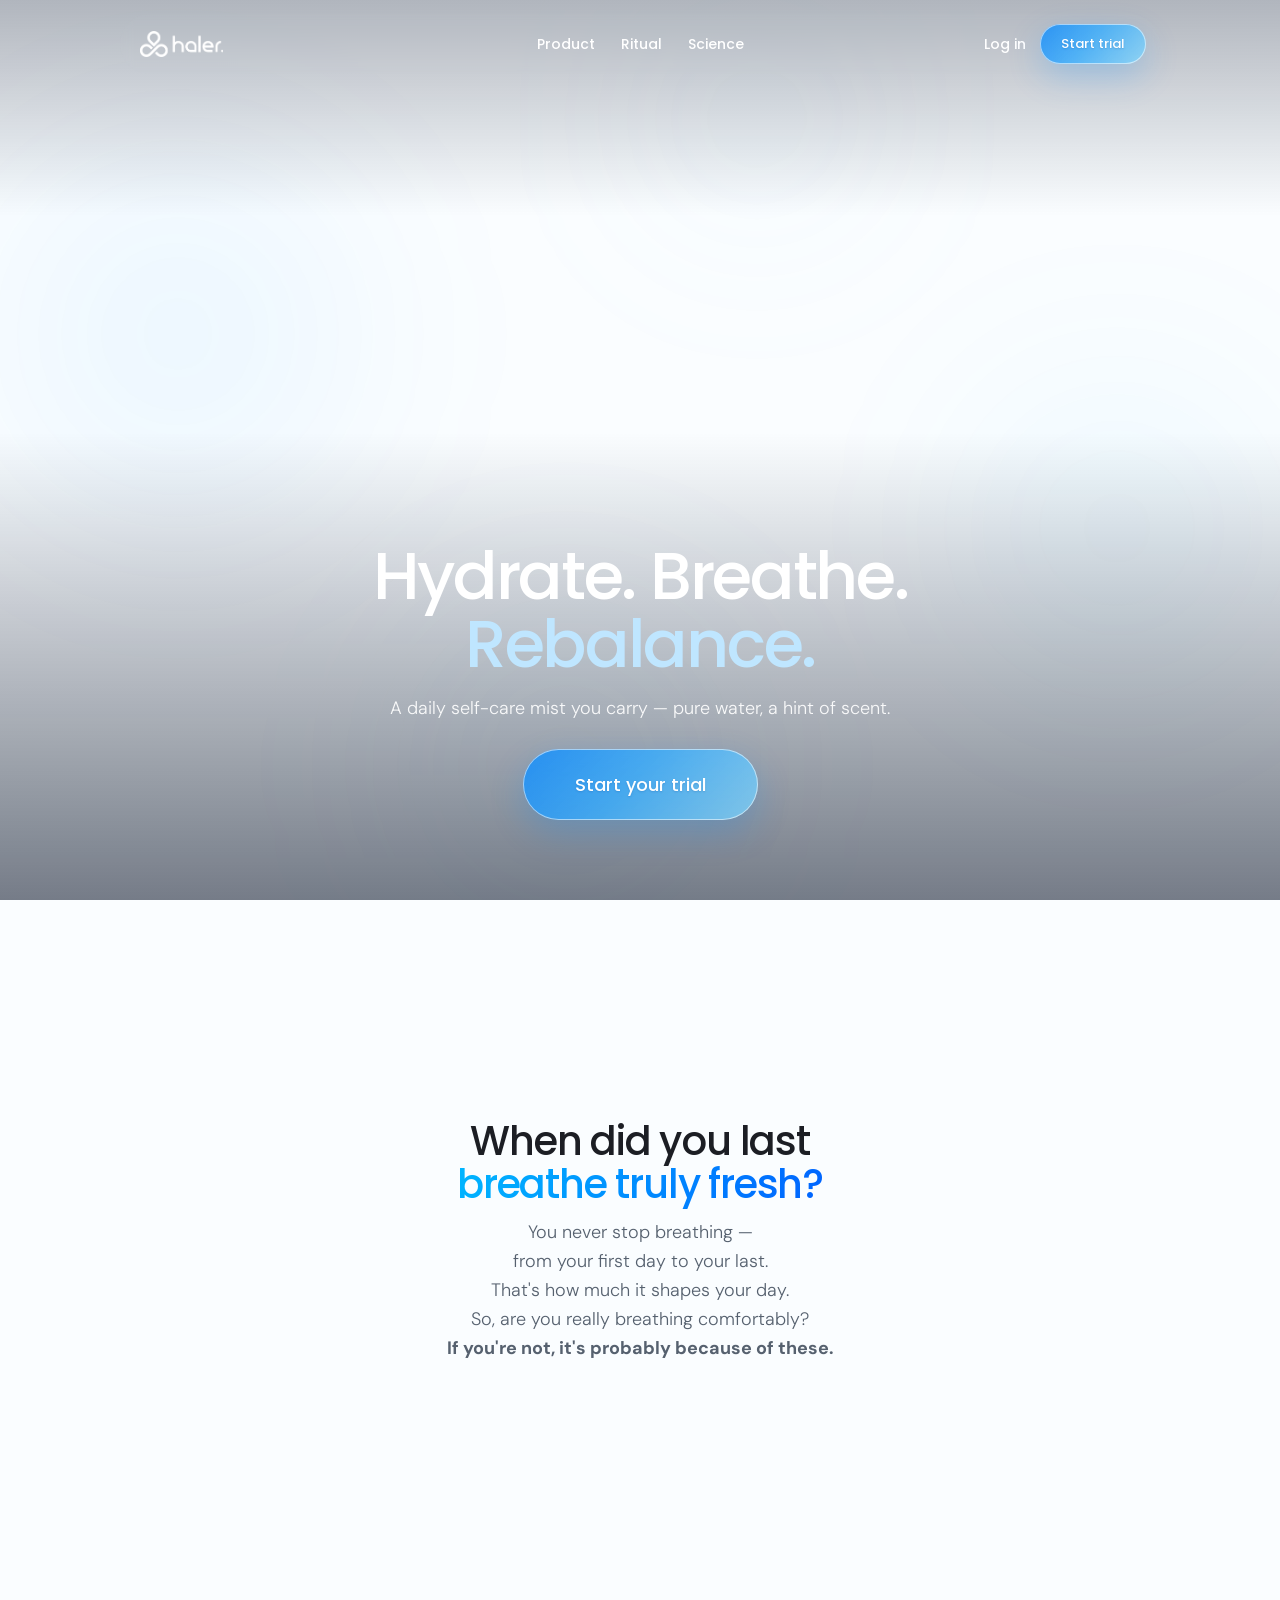
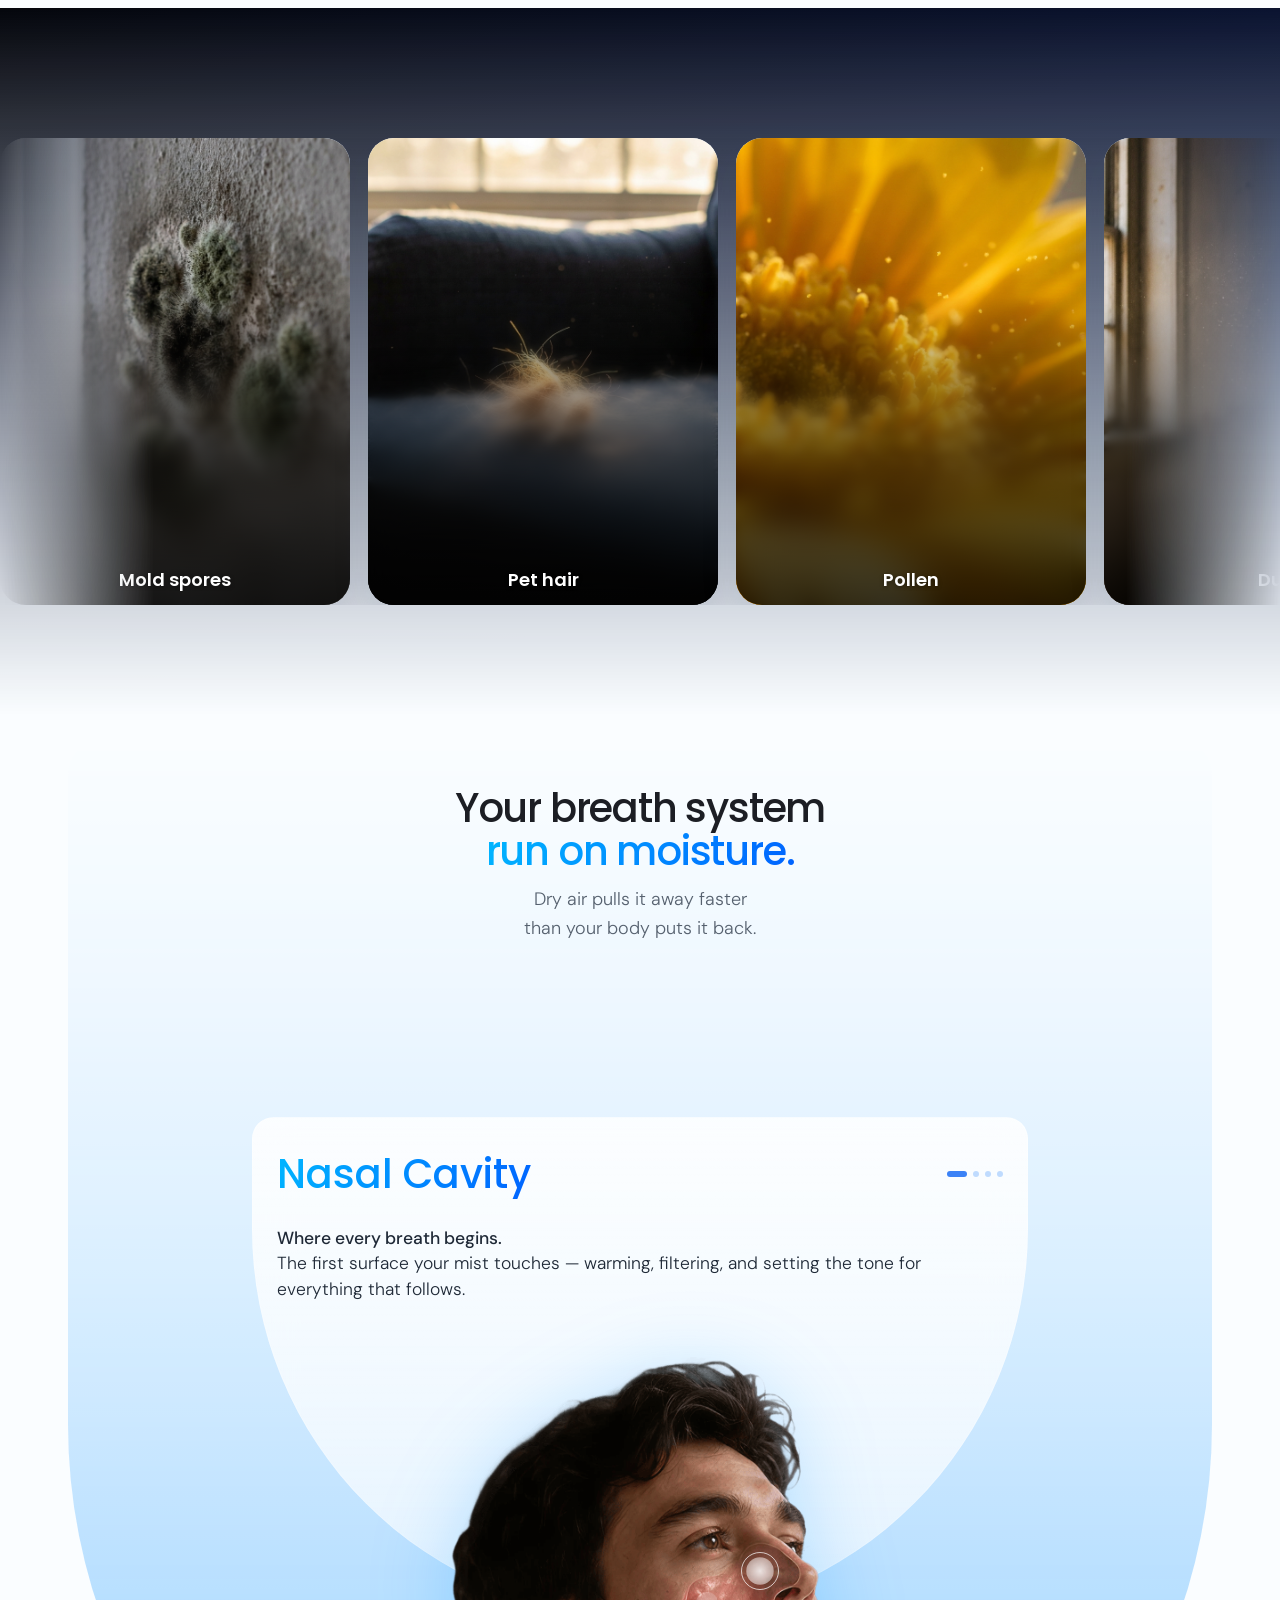
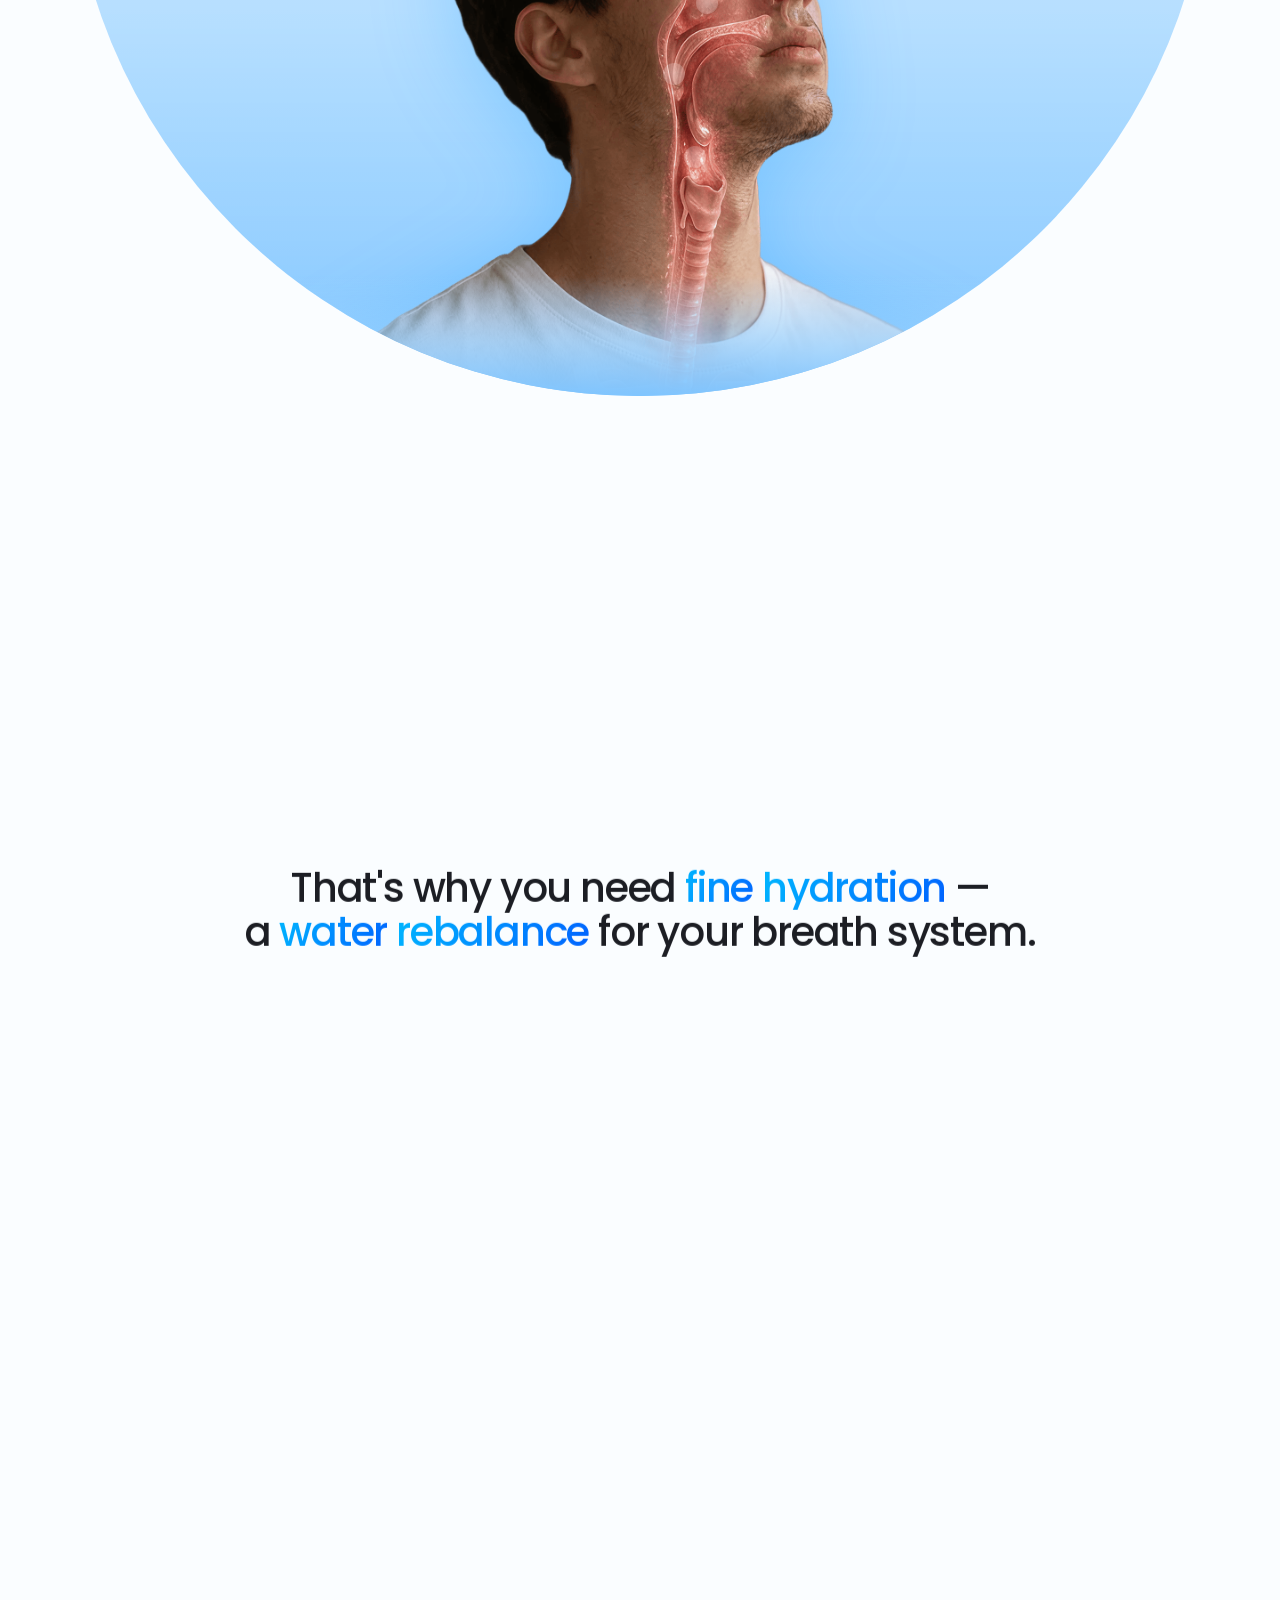
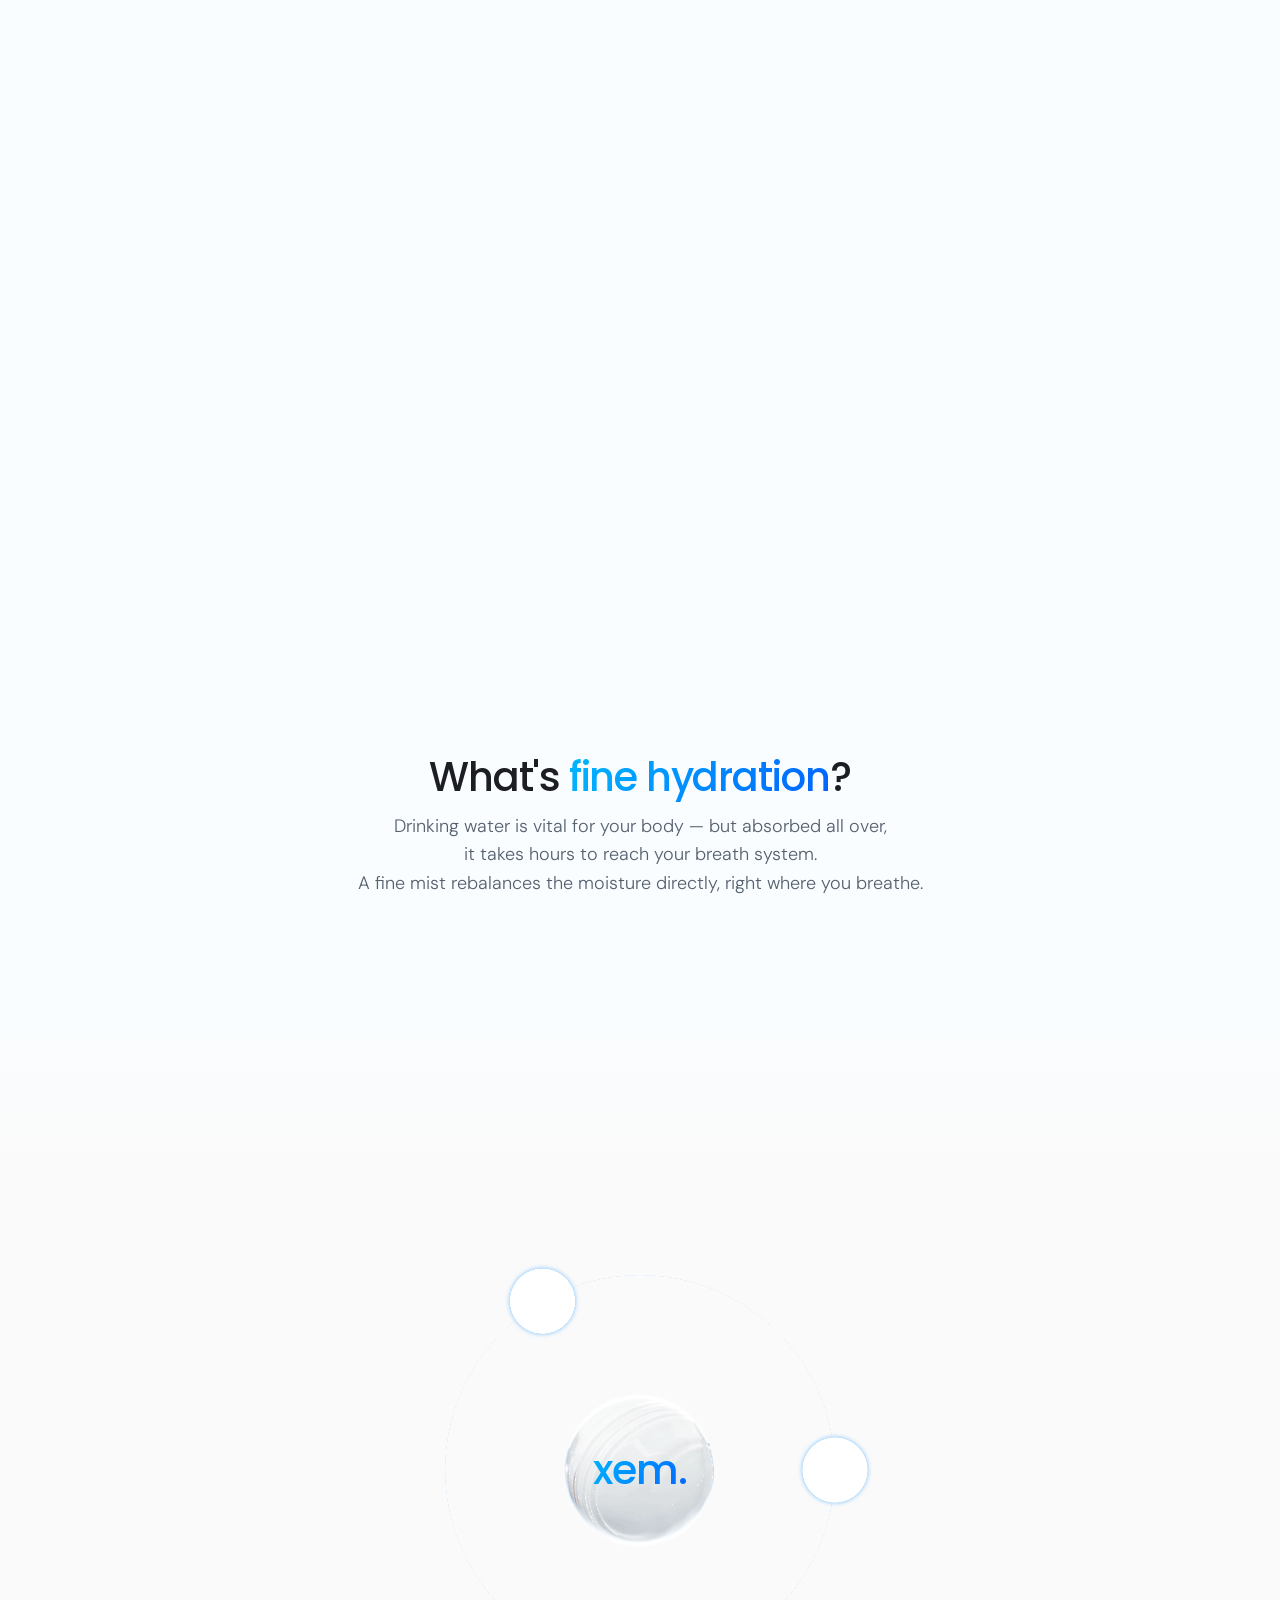
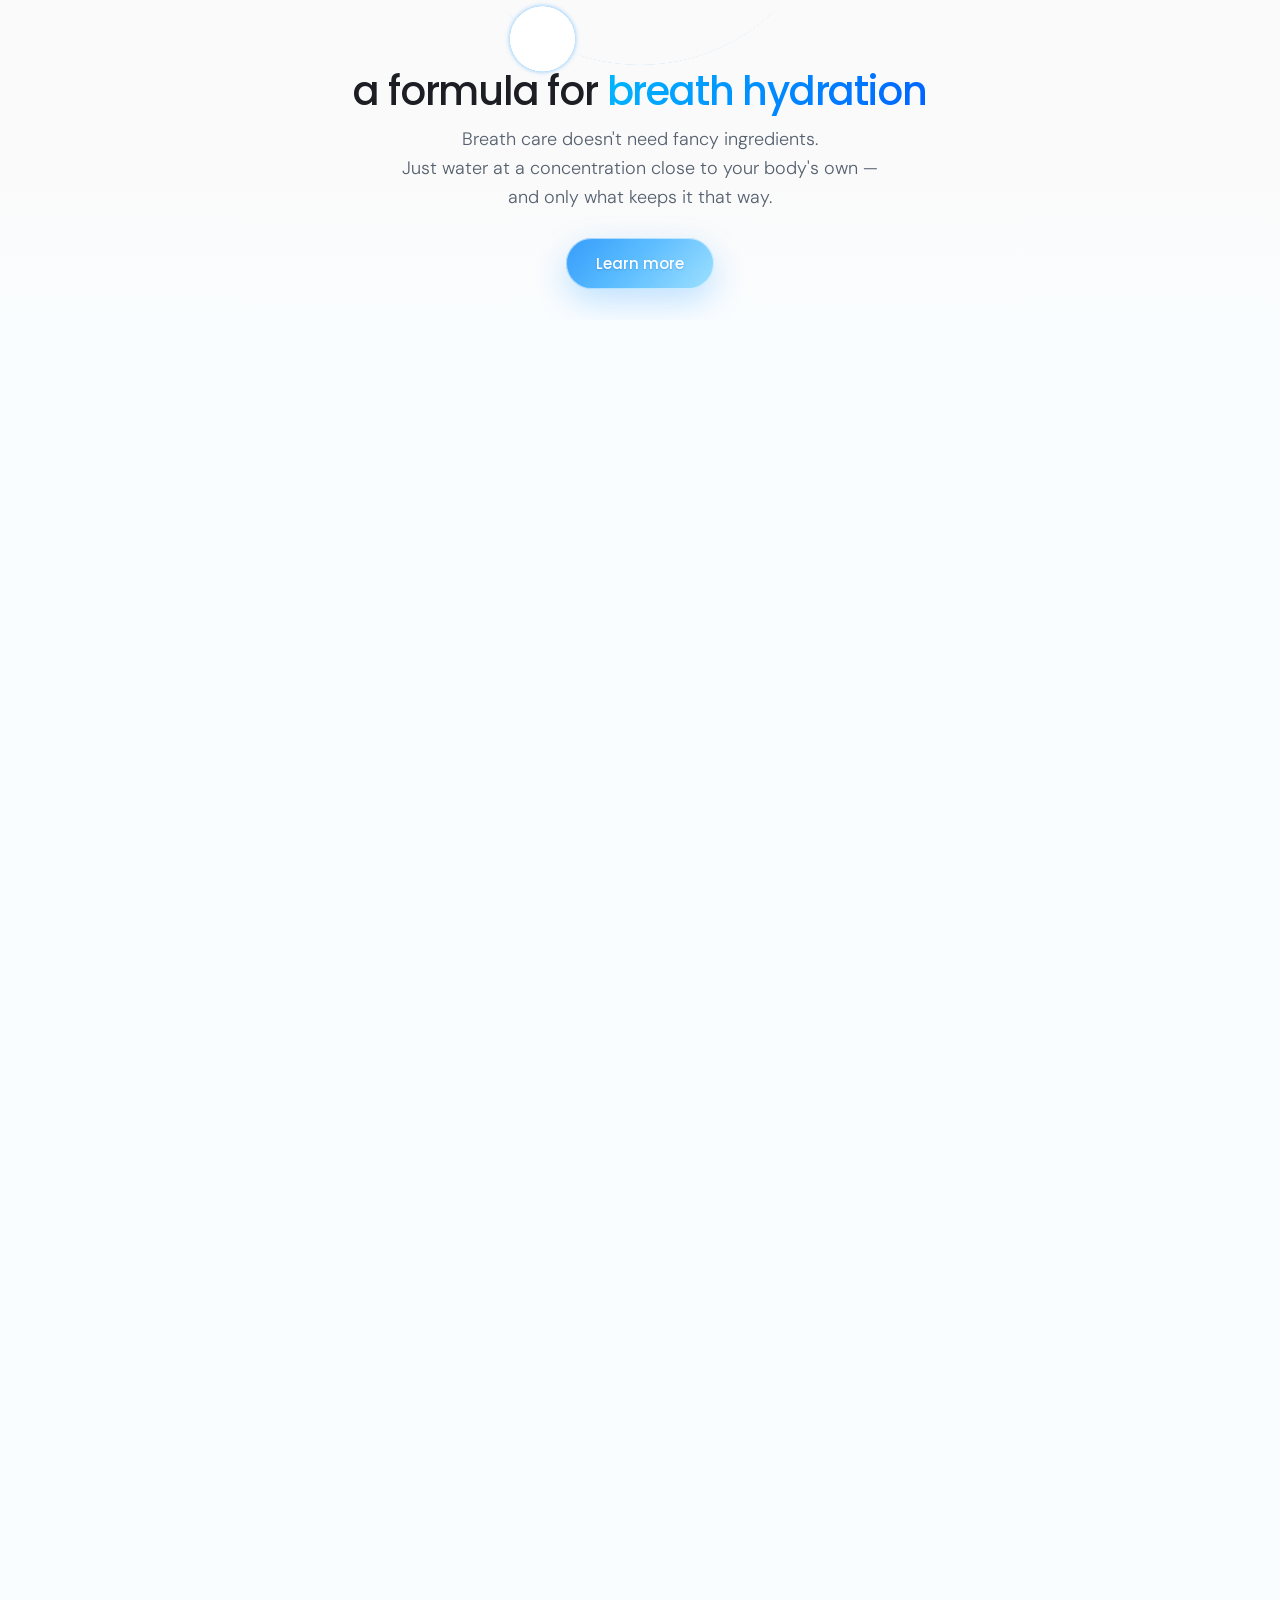
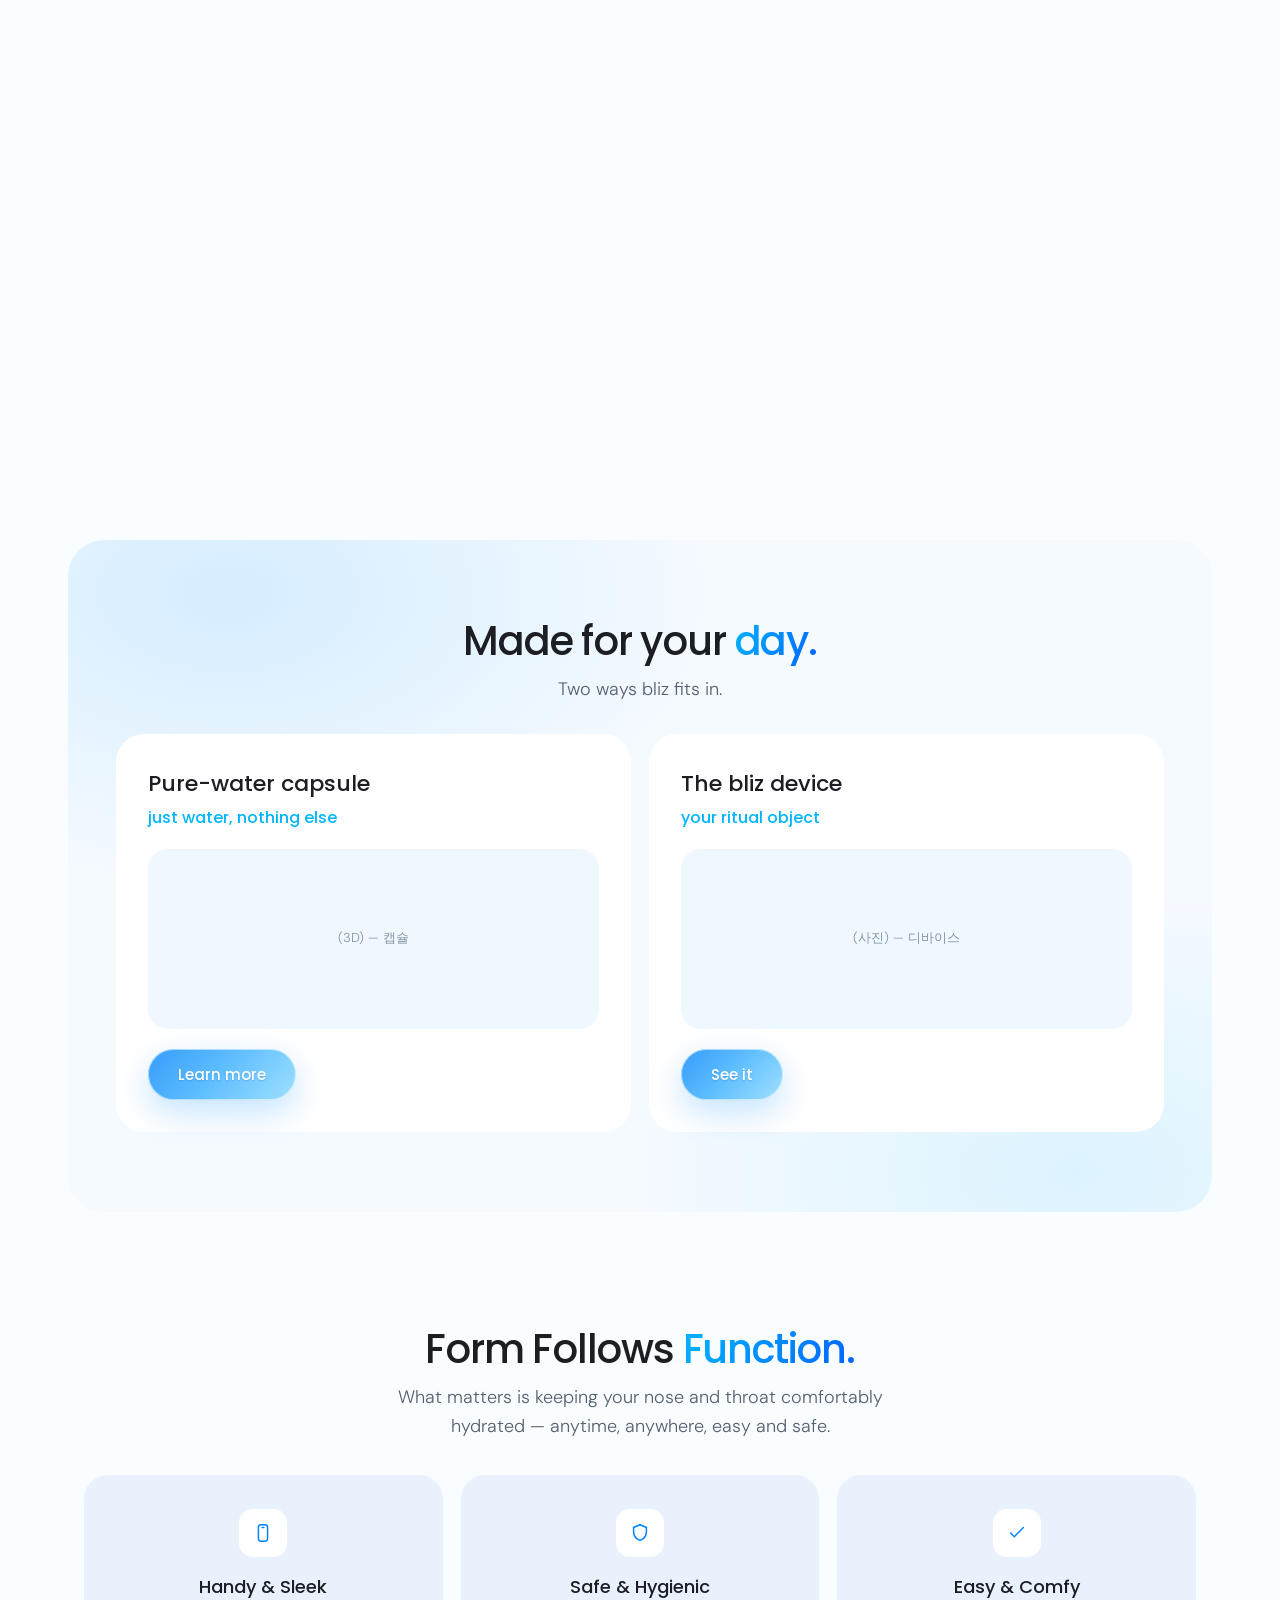
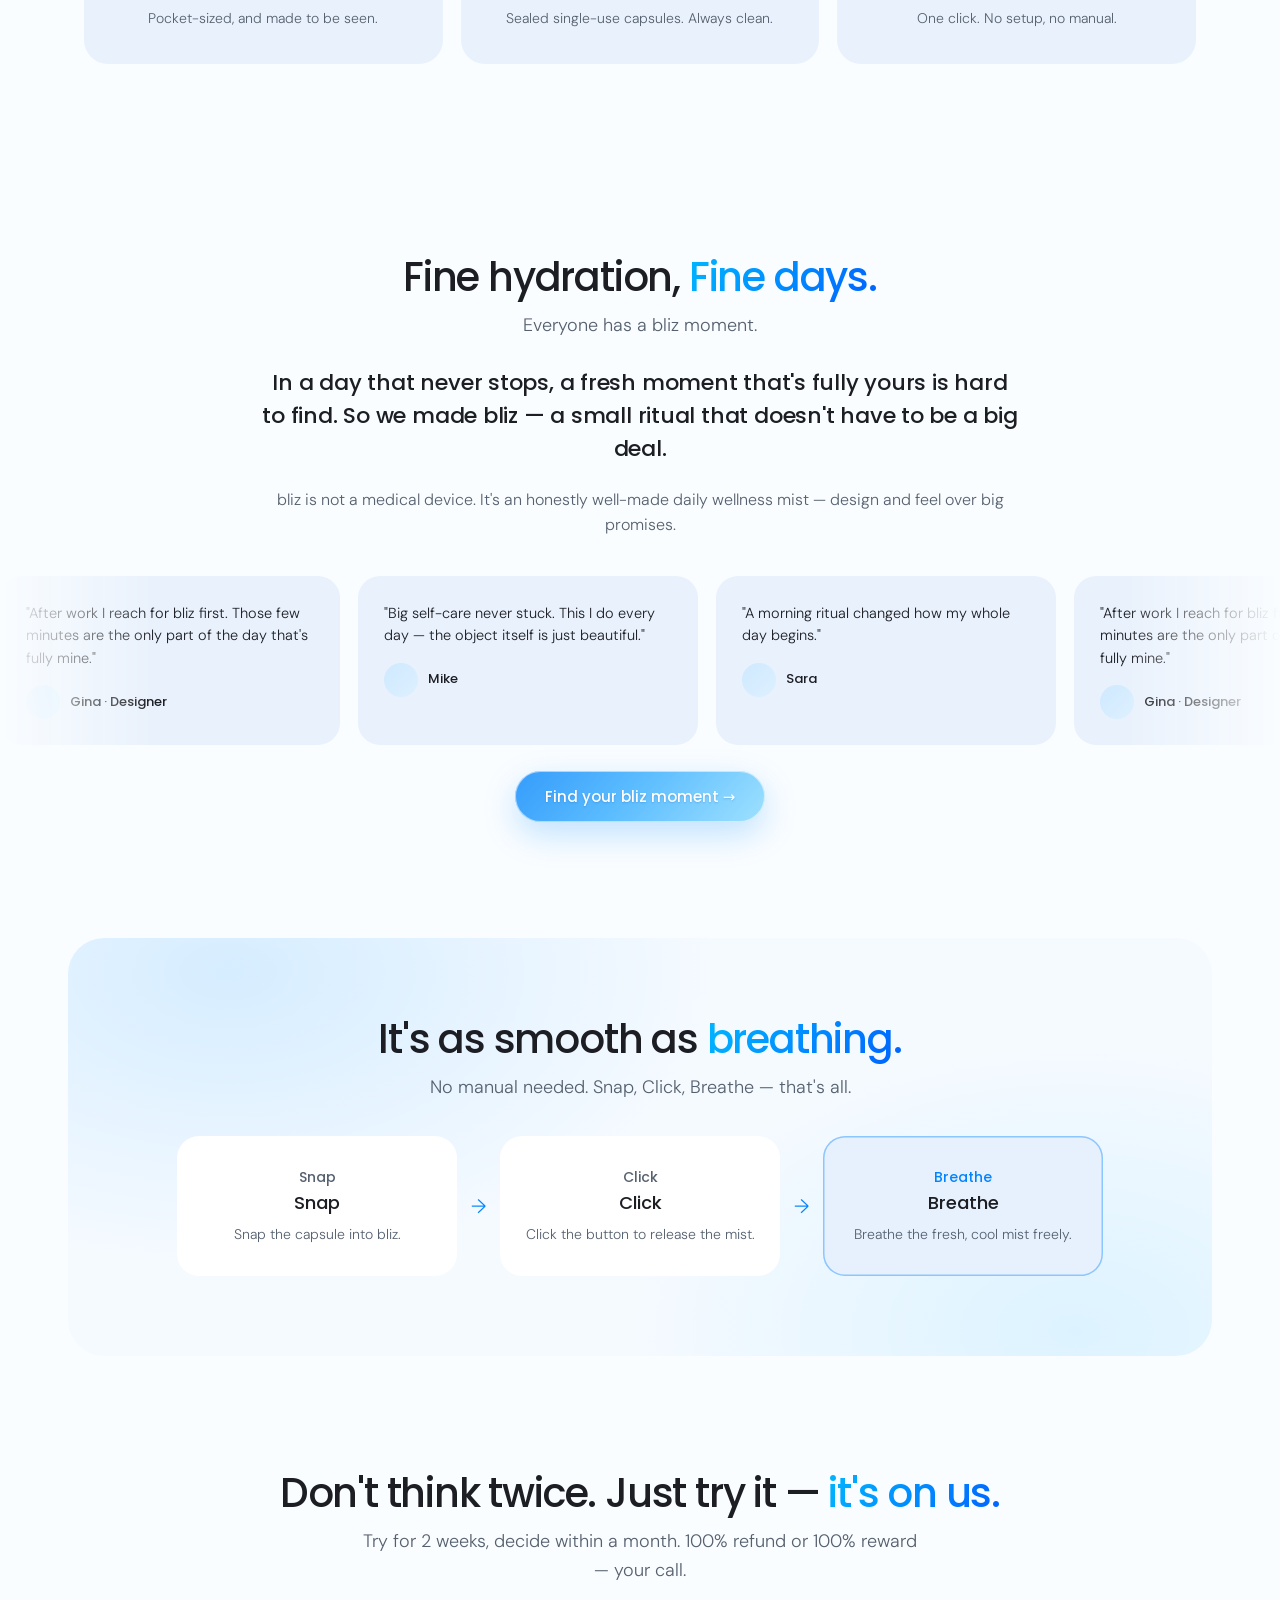
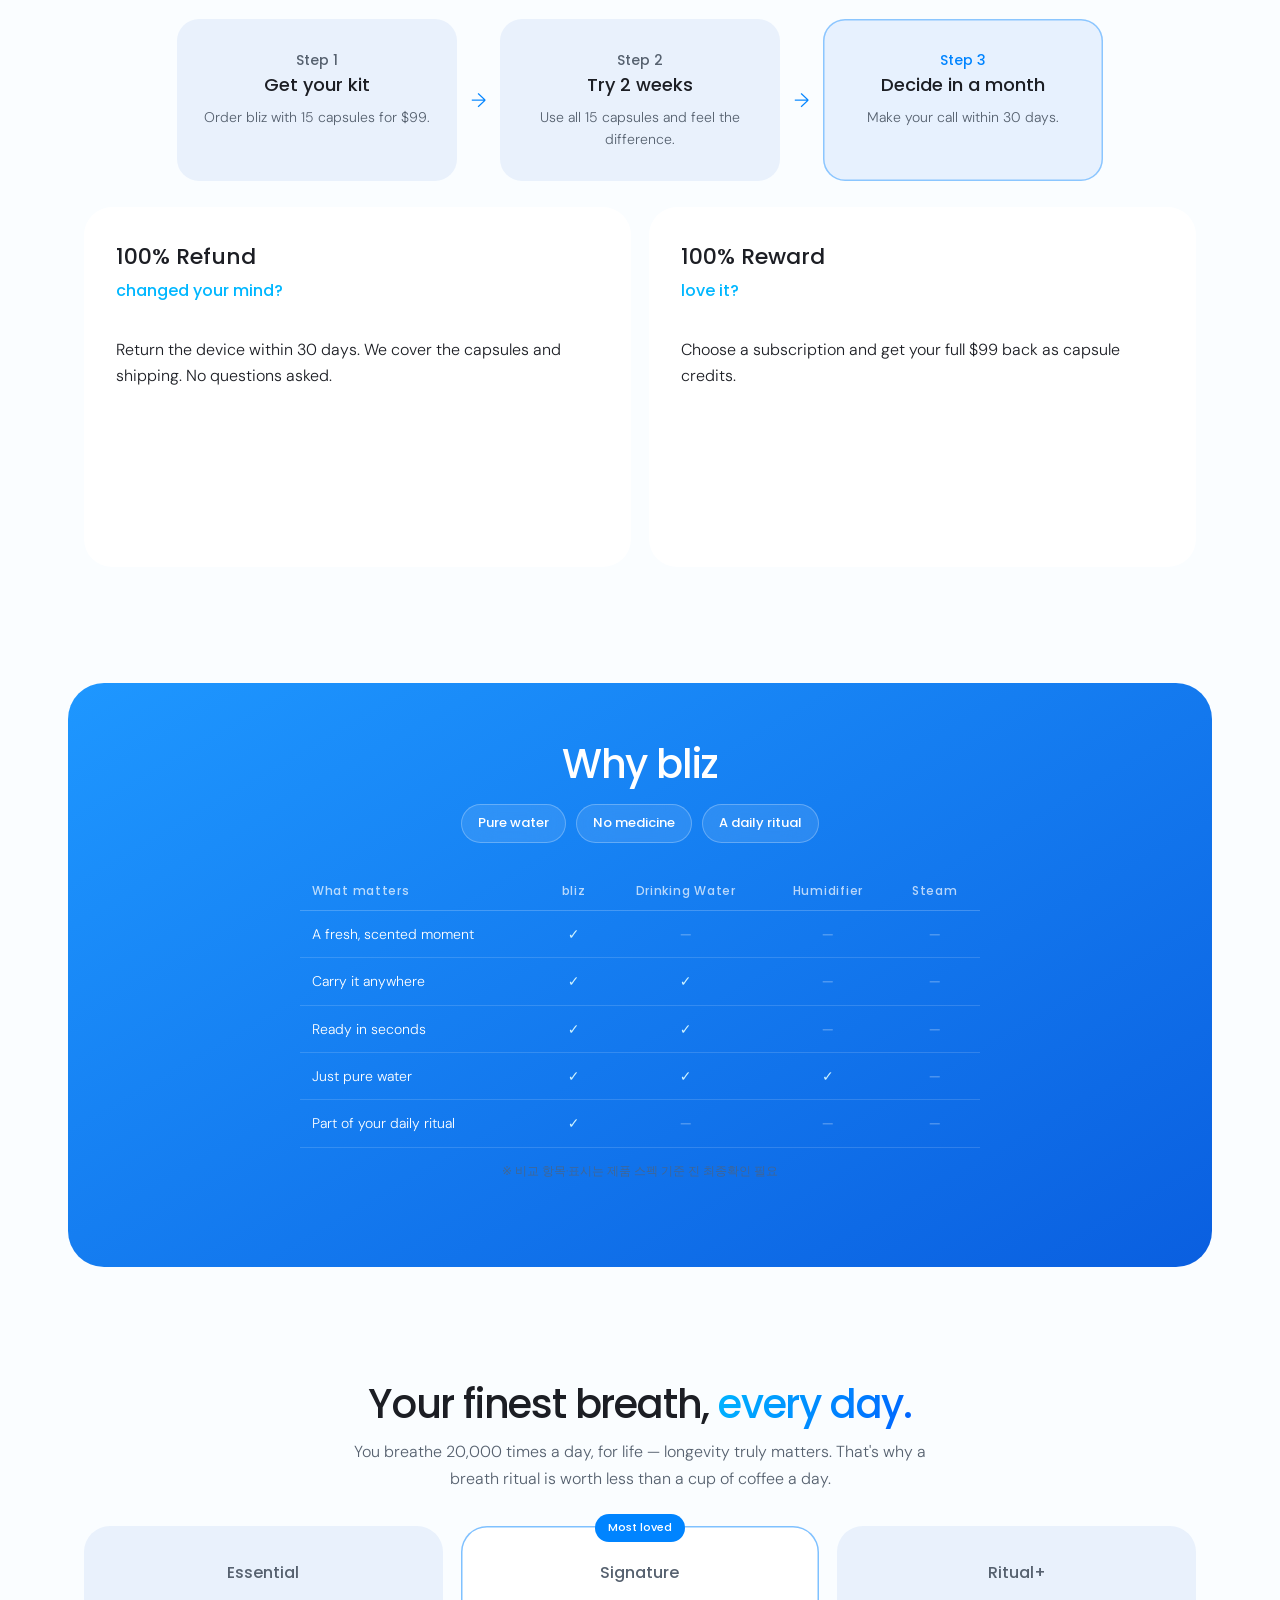
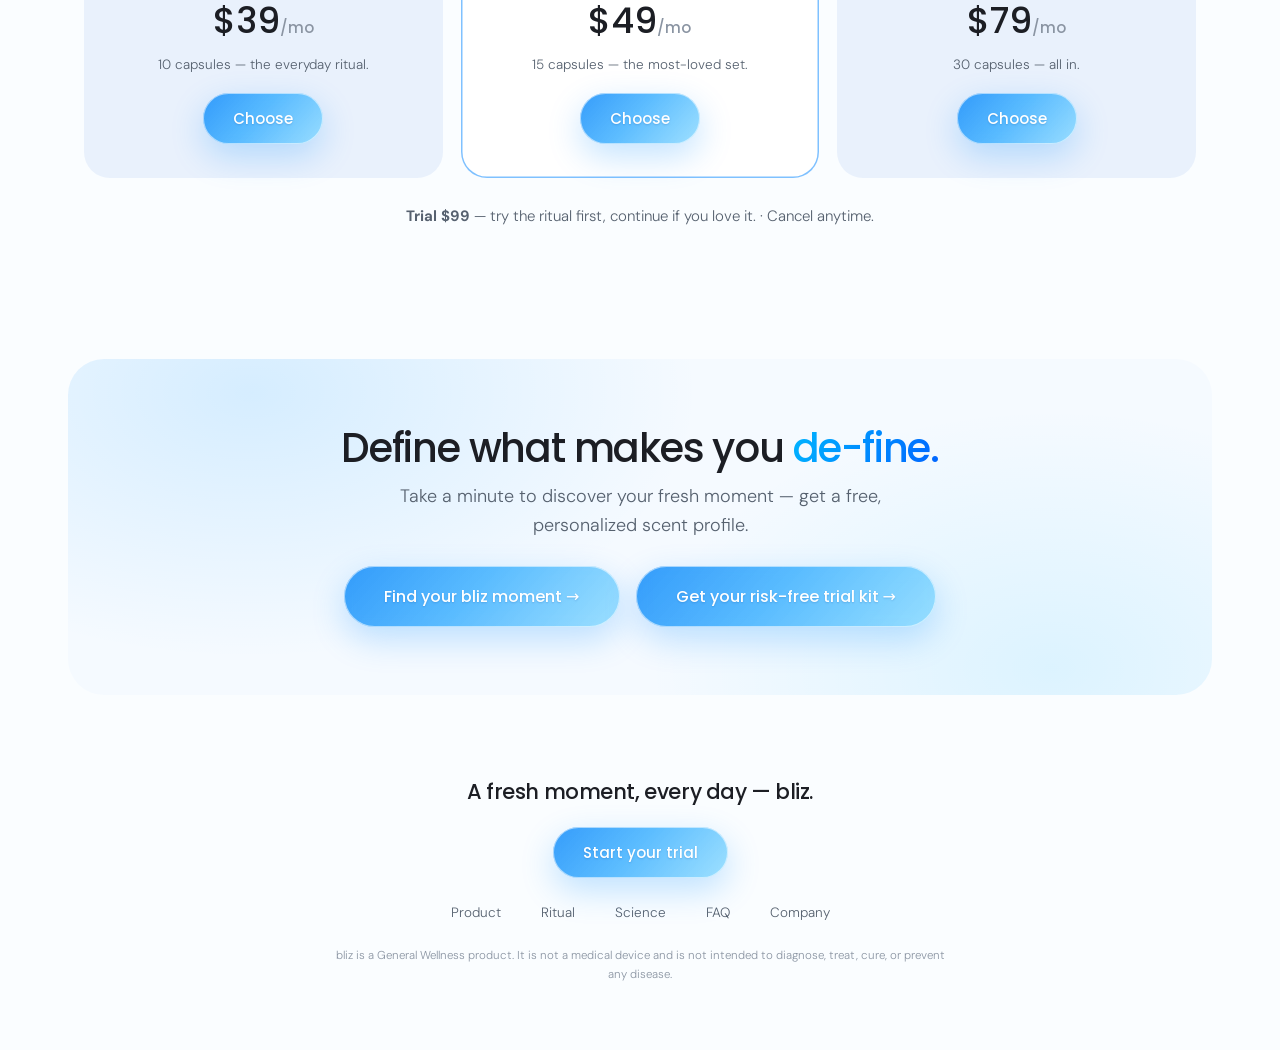
==== commit 648974f6: "fix(mobile): magic→xem 씬 모바일 최적화 - 궤도 반지름이 뷰포트 절반(400px vs 402px 화면)을 넘어 원 3개가 화면 밖에 있던 문제 → 42vw 기준" ====
--- a/index.html
+++ b/index.html
@@ -1,7 +1,7 @@
 <!doctype html><html lang="en"><head><meta charset="utf-8"><meta name="viewport" content="width=device-width,initial-scale=1">
 <link rel="preconnect" href="https://fonts.googleapis.com"><link rel="preconnect" href="https://fonts.gstatic.com" crossorigin>
 <link href="https://fonts.googleapis.com/css2?family=Poppins:wght@300;400;500;600&family=DM+Sans:wght@300;400;500&display=swap" rel="stylesheet">
-<link rel="stylesheet" href="blocks_v2.css?v=153">
+<link rel="stylesheet" href="blocks_v2.css?v=157">
 </head><body>
 
 <div class="bg-orbs" aria-hidden="true"><span class="orb orb--a"></span><span class="orb orb--b"></span><span class="orb orb--c"></span><span class="orb orb--d"></span></div>
@@ -412,24 +412,26 @@
    function mss(x){return x*x*(3-2*x);}
    var MAGIC_VEIL=0.15; /* 핀 구간 앞 15%는 베일인 전용 */
    function magicScrub(){
-     var vh=window.innerHeight, p, desk=window.innerWidth>768;
-     if(desk){
-       var r=magicScene.getBoundingClientRect();
-       if(r.bottom<-50 || r.top>vh+50) return; /* 화면 밖이면 스킵 */
-       var total=r.height-vh;
-       p=total>0 ? mc01(-r.top/total) : 0; /* 0=고정 시작, 1=고정 구간 끝 */
+     var vh=window.innerHeight, p;
+     var r=magicScene.getBoundingClientRect();
+     if(r.bottom<-50 || r.top>vh+50) return; /* 화면 밖이면 스킵 */
+     /* 씬이 sticky 높이보다 크면 핀 구간(런웨이)이 있는 것 — 데스크탑·모바일 모두 같은 진행도 계산을 씀 */
+     var stickyH=magicSticky.getBoundingClientRect().height;
+     var pinned=r.height>stickyH+10;
+     if(pinned){
+       var total=r.height-stickyH;
+       p=mc01(-r.top/total); /* 0=고정 시작, 1=고정 구간 끝 */
      } else {
-       var r2=magicSticky.getBoundingClientRect();
-       p=mc01((vh-r2.top)/(vh+r2.height)); /* 0=진입 시작, 1=완전히 지나감 */
+       p=mc01((vh-r.top)/(vh+r.height)); /* 핀 없는 폴백: 진입~통과 */
      }
      /* ① 베일인 — 대제목 먼저, 소제목·버튼이 반박자 뒤에 */
-     var tT=desk? mss(mc01(p/0.08)) : 1;
-     var tS=desk? mss(mc01((p-0.05)/0.09)) : 1;
+     var tT=pinned? mss(mc01(p/0.08)) : 1;
+     var tS=pinned? mss(mc01((p-0.05)/0.09)) : 1;
      m1h.style.filter='blur('+((1-tT)*14).toFixed(1)+'px)'; m1h.style.opacity=tT.toFixed(3);
      m1s.style.filter='blur('+((1-tS)*14).toFixed(1)+'px)'; m1s.style.opacity=tS.toFixed(3);
      if(m1c){ m1c.style.filter=m1s.style.filter; m1c.style.opacity=tS.toFixed(3); }
      /* ② 축소 — 베일인이 끝난 뒤부터 진행 */
-     var pS=desk? mc01((p-MAGIC_VEIL)/(1-MAGIC_VEIL)) : p;
+     var pS=pinned? mc01((p-MAGIC_VEIL)/(1-MAGIC_VEIL)) : p;
      var scale=0.88-pS*0.63; /* 시작 88% → 최종 25% */
      magicBg.style.transform='scale('+scale.toFixed(3)+')';
      if(magicOrbitWrap){
--- a/blocks_v2.css
+++ b/blocks_v2.css
@@ -508,15 +508,24 @@
 
 /* ★ 모바일 레이아웃 — 그리드 1열 스택 + 가로 스크롤 차단 */
 @media (max-width:768px){
-  html,body{overflow-x:hidden}
-  /* 6 micrometer magic — 모바일은 브릿지 씬처럼 스크롤 고정 없이 일반 스크롤(성능·조작감 이유로 시네마틱 비활성).
-     100vh면 영상이 너무 세로로 늘어나(cover) 옆이 심하게 잘려서 높이도 줄임 */
-  .hl-sec-magic-scene{height:auto;overflow:hidden} /* 상승하는 xem 텍스트·궤도가 섹션 밖으로 새지 않게 */
-  .hl-sec-magic-sticky{position:static;height:520px;width:100vw;margin-left:calc(50% - 50vw)}
-  .hl-sec-magic__orbitwrap{--orbit-r:400px}
-  .hl-sec-magic__label{font-size:26px}
-  .hl-sec-magic__in--b{padding-bottom:14px}
-  .hl-sec-magic__orb{width:140px;height:140px;margin:-70px}
+  /* 가로 스크롤 차단 — hidden은 body를 스크롤 컨테이너로 만들어 자식의 position:sticky를 깨뜨리므로 clip을 씀
+     (clip은 스크롤 컨테이너를 만들지 않음. 미지원 브라우저는 hidden으로 폴백) */
+  html,body{overflow-x:hidden;overflow-x:clip}
+  /* 6 micrometer magic — 모바일도 데스크탑과 같은 핀 고정 시네마틱(런웨이만 짧게).
+     세로로 긴 화면에서 cover를 쓰면 4:3 영상이 확대돼 물방울이 화면 밖으로 넘치므로 contain으로 전체를 보여줌
+     (영상 자체 배경이 #FAFAFA라 섹션 배경과 이어져 여백이 티나지 않음) */
+  .hl-sec-magic-scene{height:260vh}
+  .hl-sec-magic-sticky{height:100vh;height:100svh}
+  /* 영상 박스를 화면 전체가 아니라 중앙 밴드로 잡음 — 세로로 긴 화면에서 cover를 쓰면 4:3 영상이 크게 확대돼
+     물방울 좌우가 잘리므로, 박스 높이를 줄여 확대율을 낮추고 물방울 전체가 화면 폭 안에 들어오게 함 */
+  .hl-sec-magic__bg{inset:auto 0 auto 0;height:52vh;height:52svh;top:50%;margin-top:-26vh;margin-top:-26svh}
+  /* 궤도는 화면 폭 기준 — 반지름이 뷰포트 절반을 넘으면 원이 화면 밖으로 나가버림 */
+  .hl-sec-magic__orbitwrap{--orbit-r:42vw}
+  .hl-sec-magic__orb{width:46px;height:46px;margin:-23px;box-shadow:0 0 14px rgba(0,140,255,.55),0 0 4px rgba(255,255,255,.9)}
+  .hl-sec-magic__ring{border-width:1px}
+  .hl-sec-magic__label{font-size:22px}
+  /* 하단 고정 트라이얼 바(mfcta)와 겹치지 않도록 그 높이만큼 띄움 */
+  .hl-sec-magic__in--b{padding-bottom:calc(104px + env(safe-area-inset-bottom,0px))}
   /* 타이포 스케일 축소 */
   .hl-h1{font-size:36px}
   .hero-v__box .hl-h1{font-size:clamp(32px,9vw,40px)}
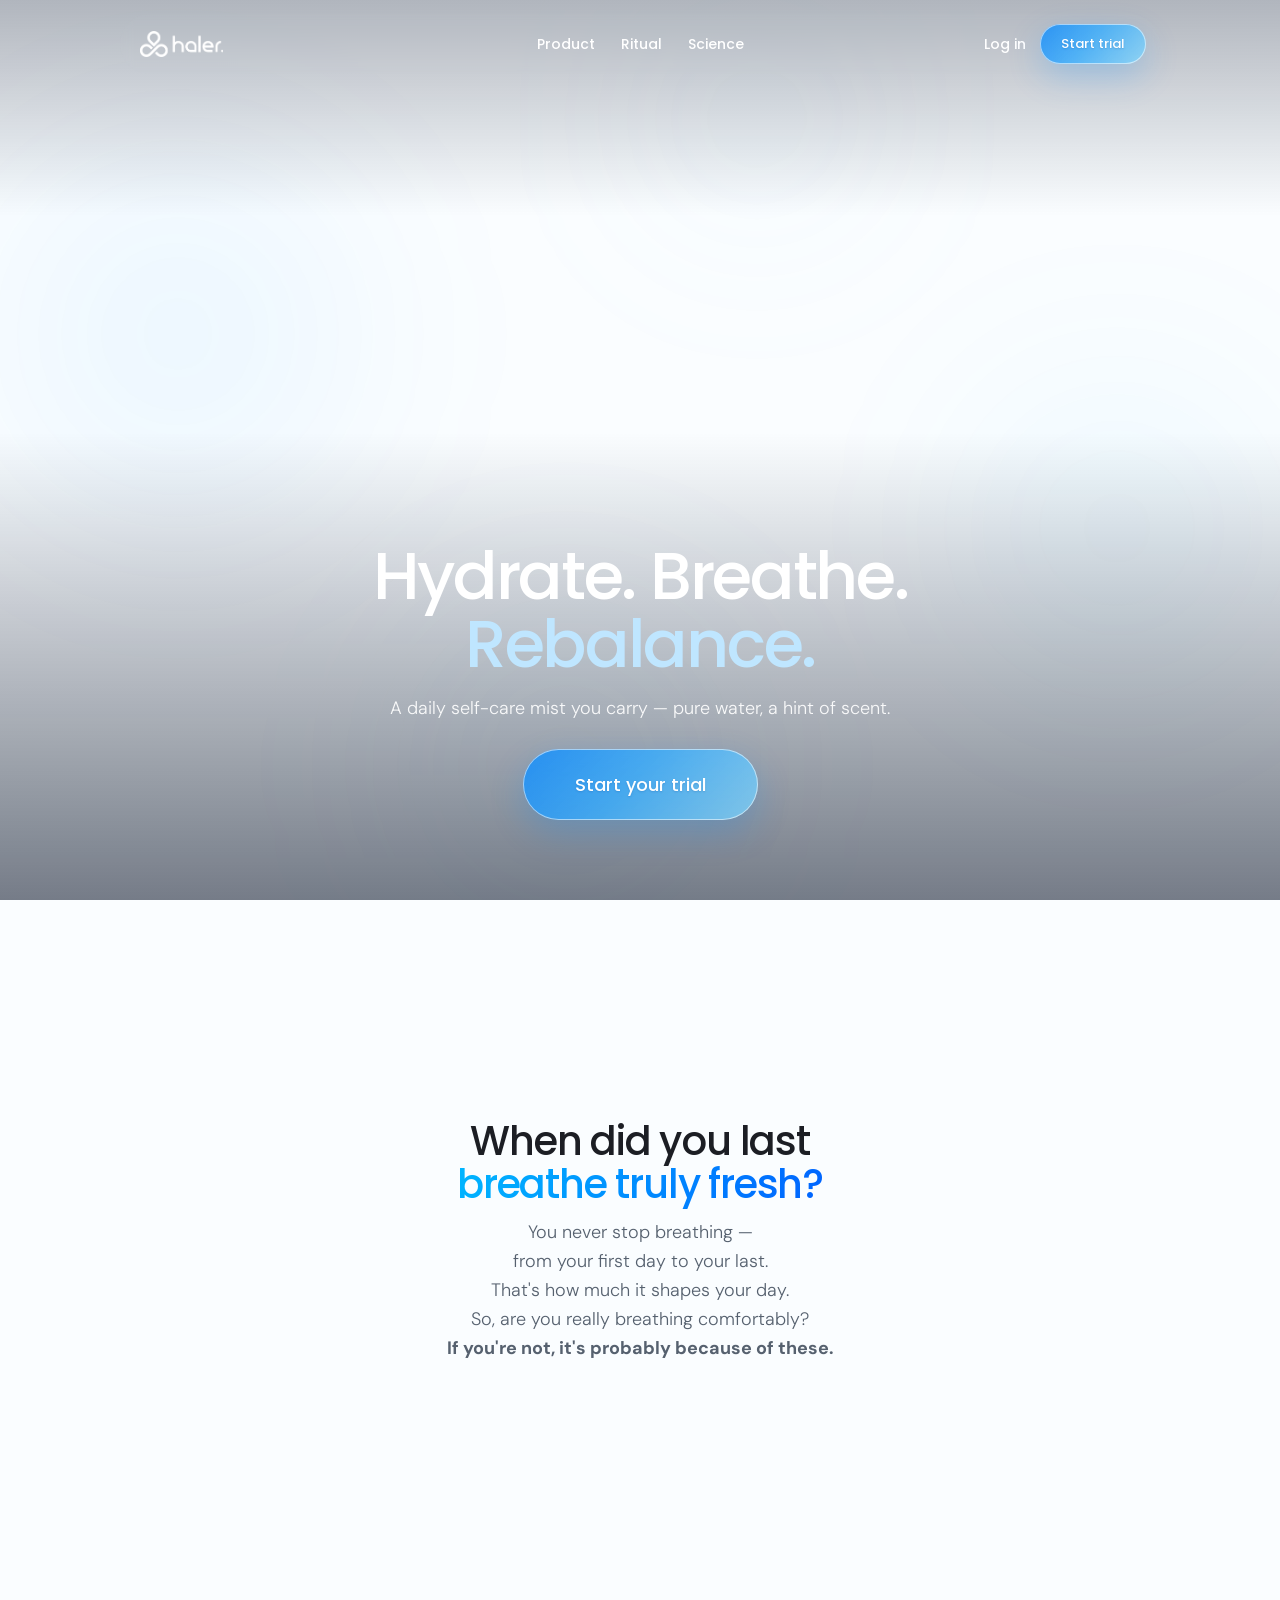
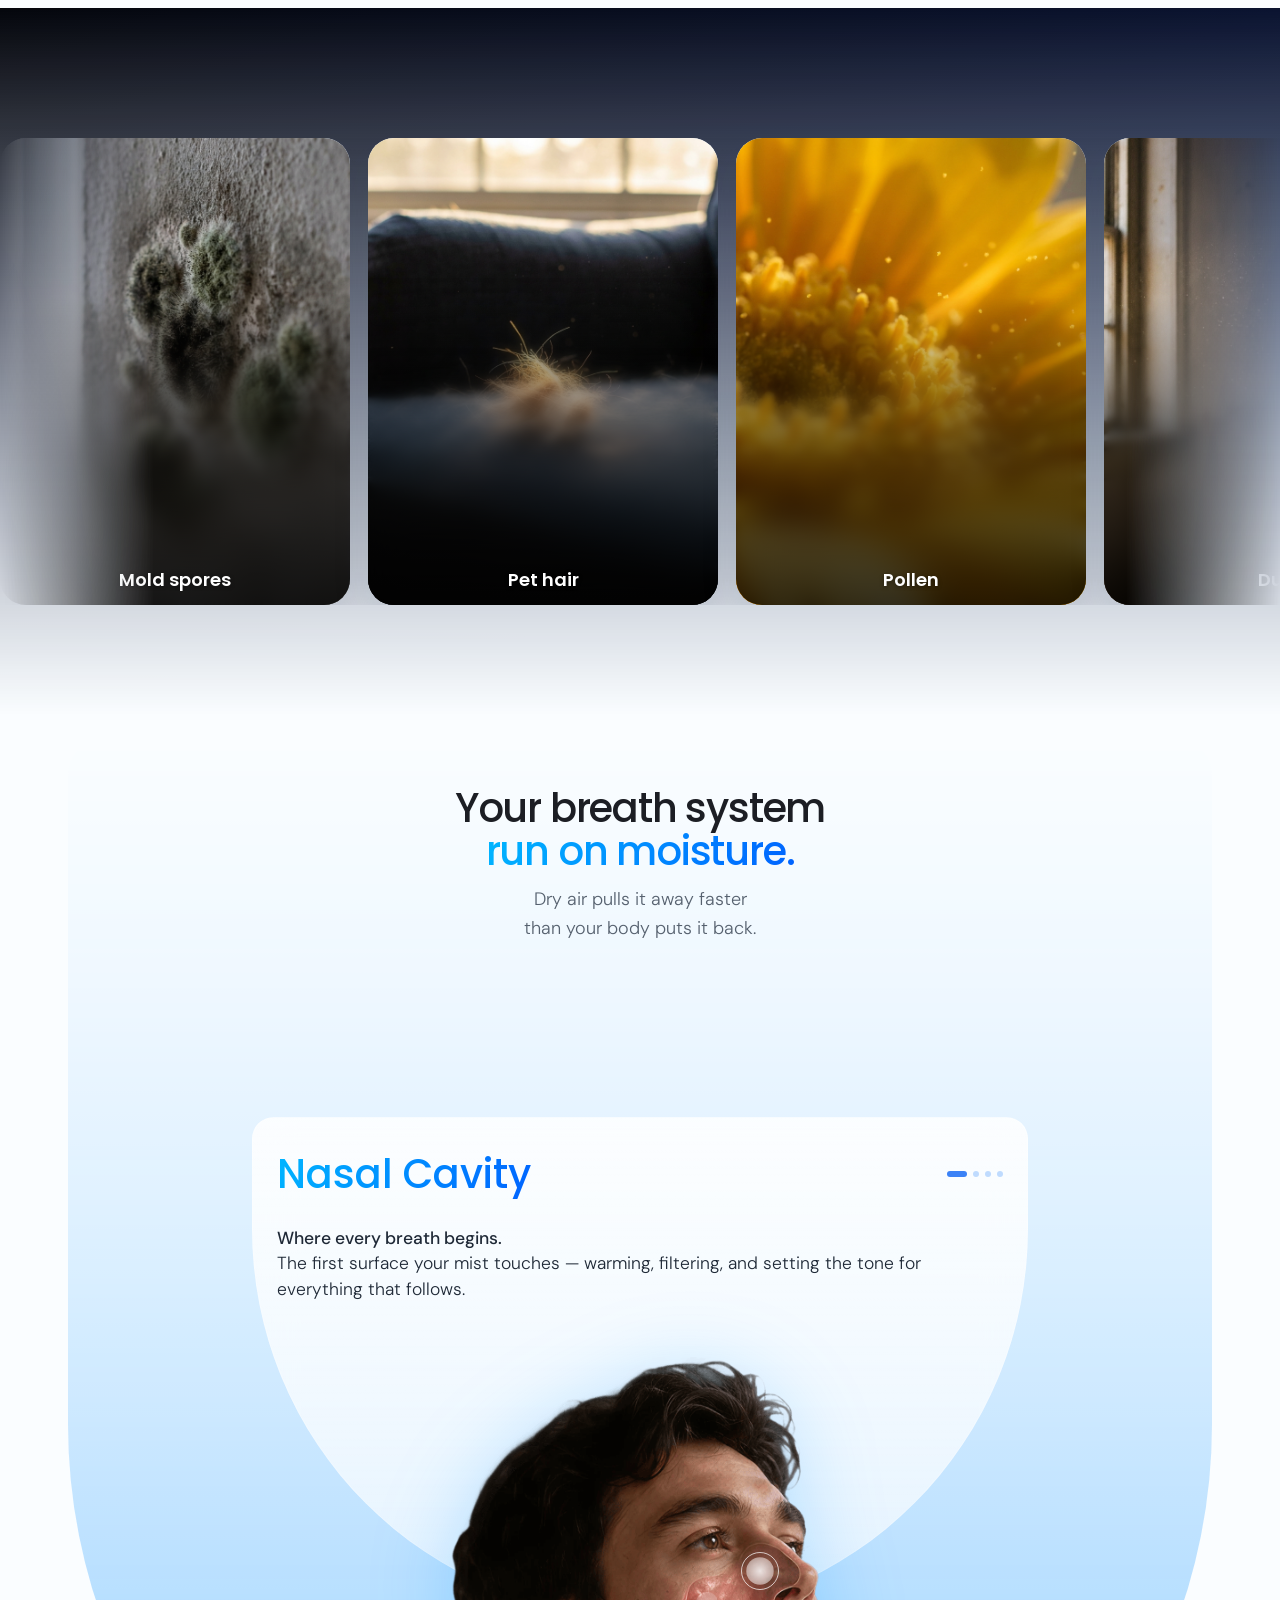
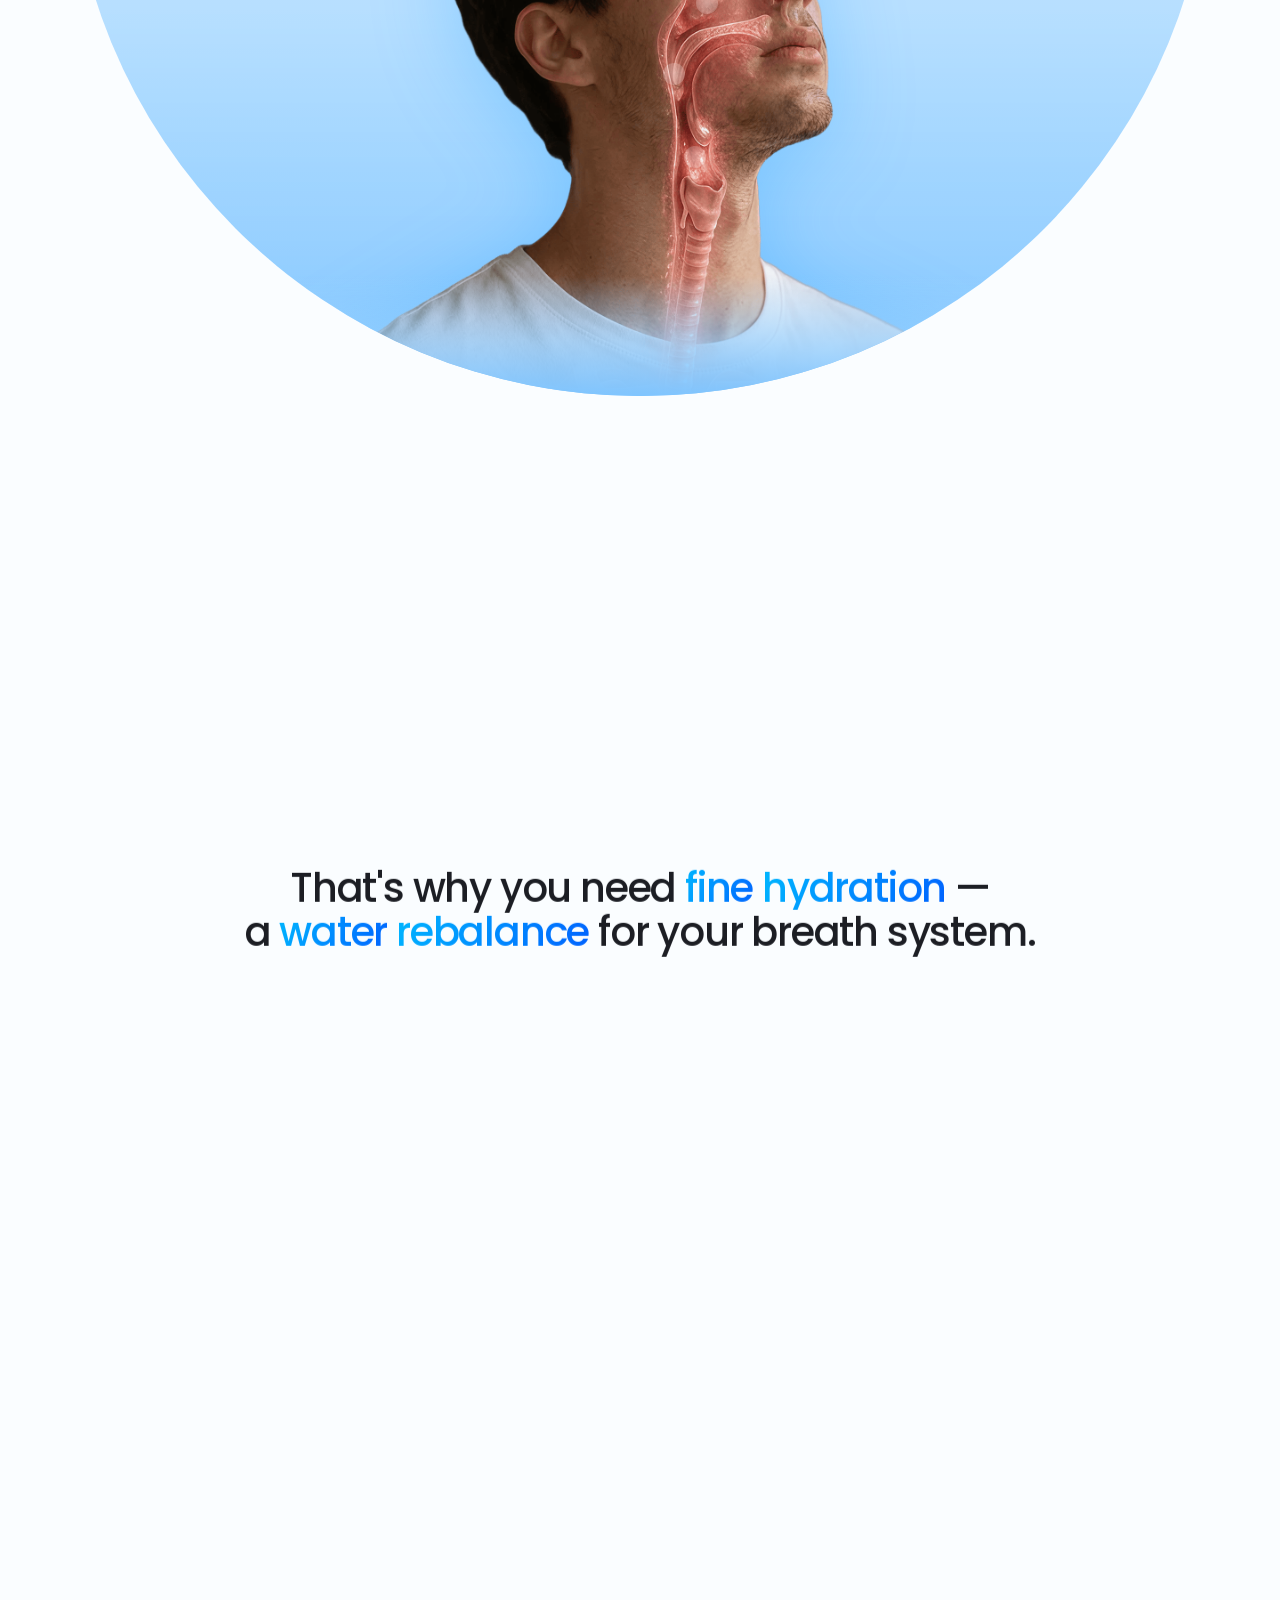
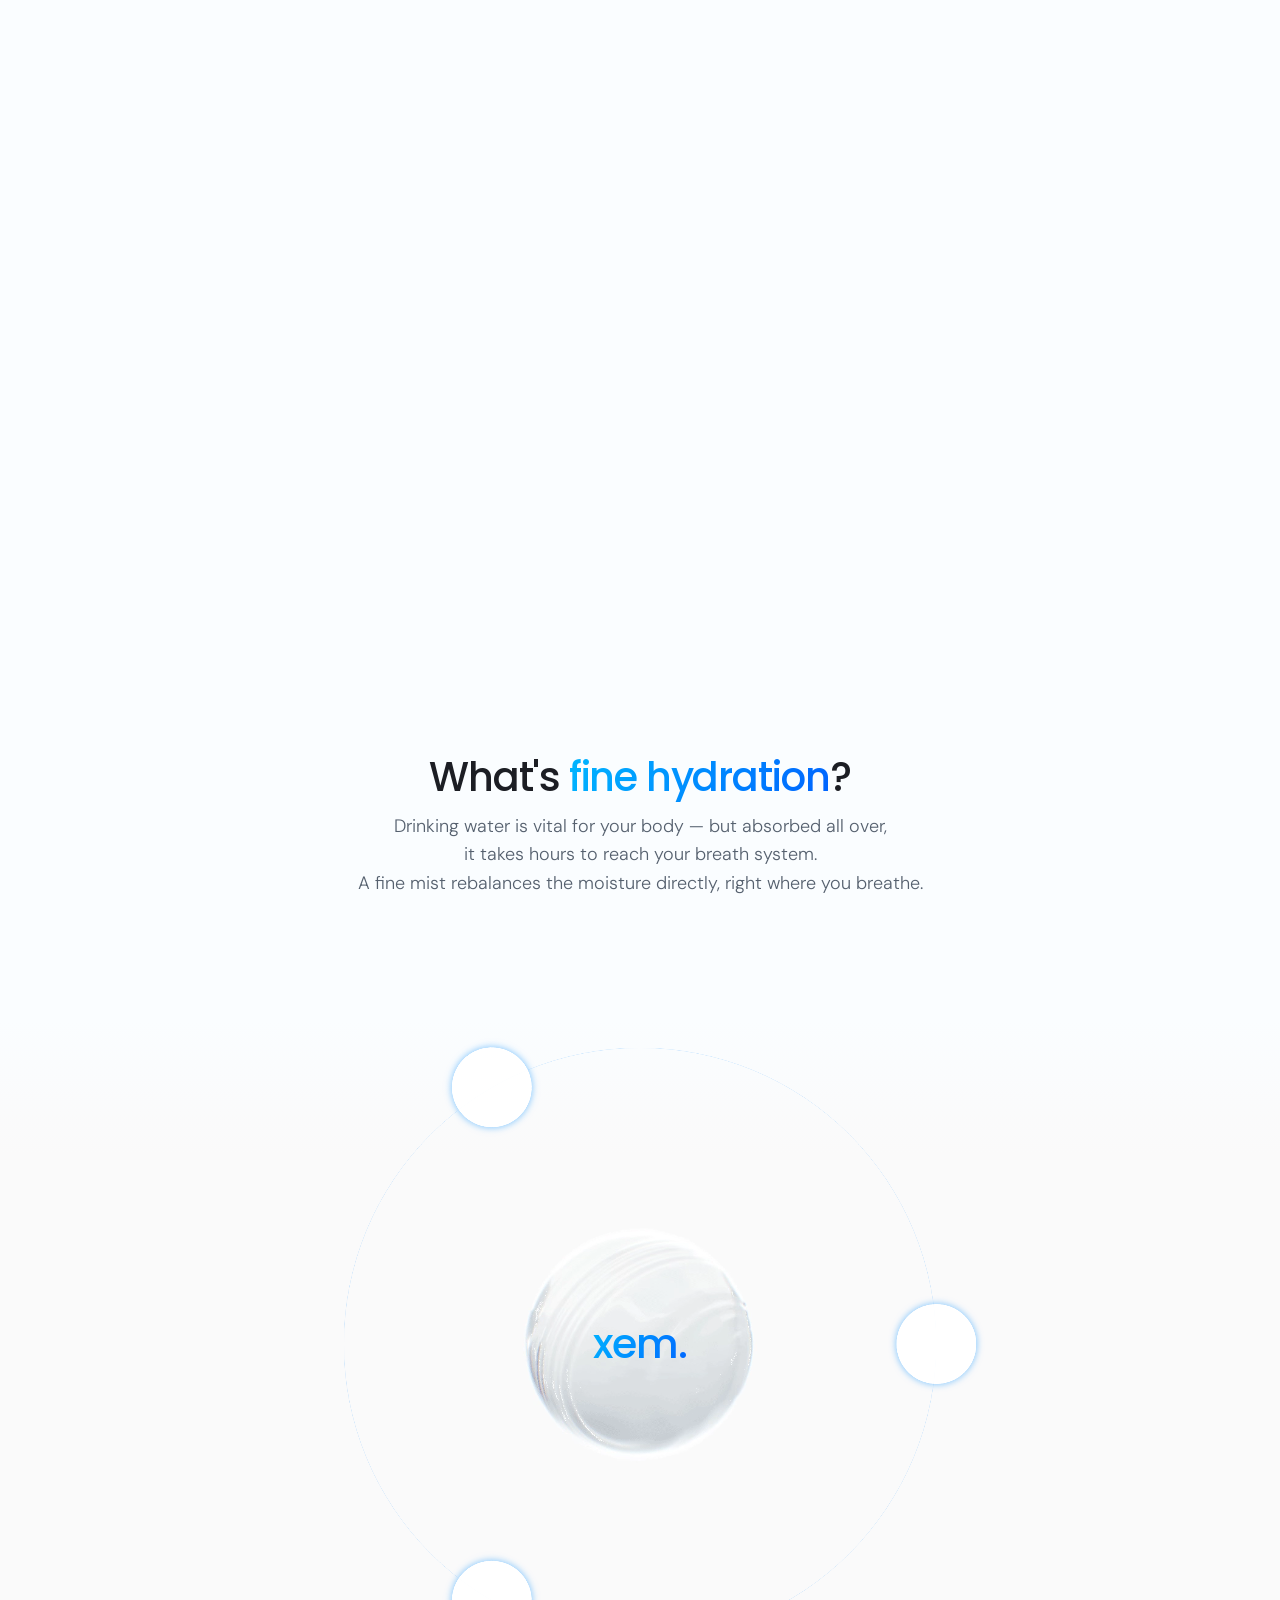
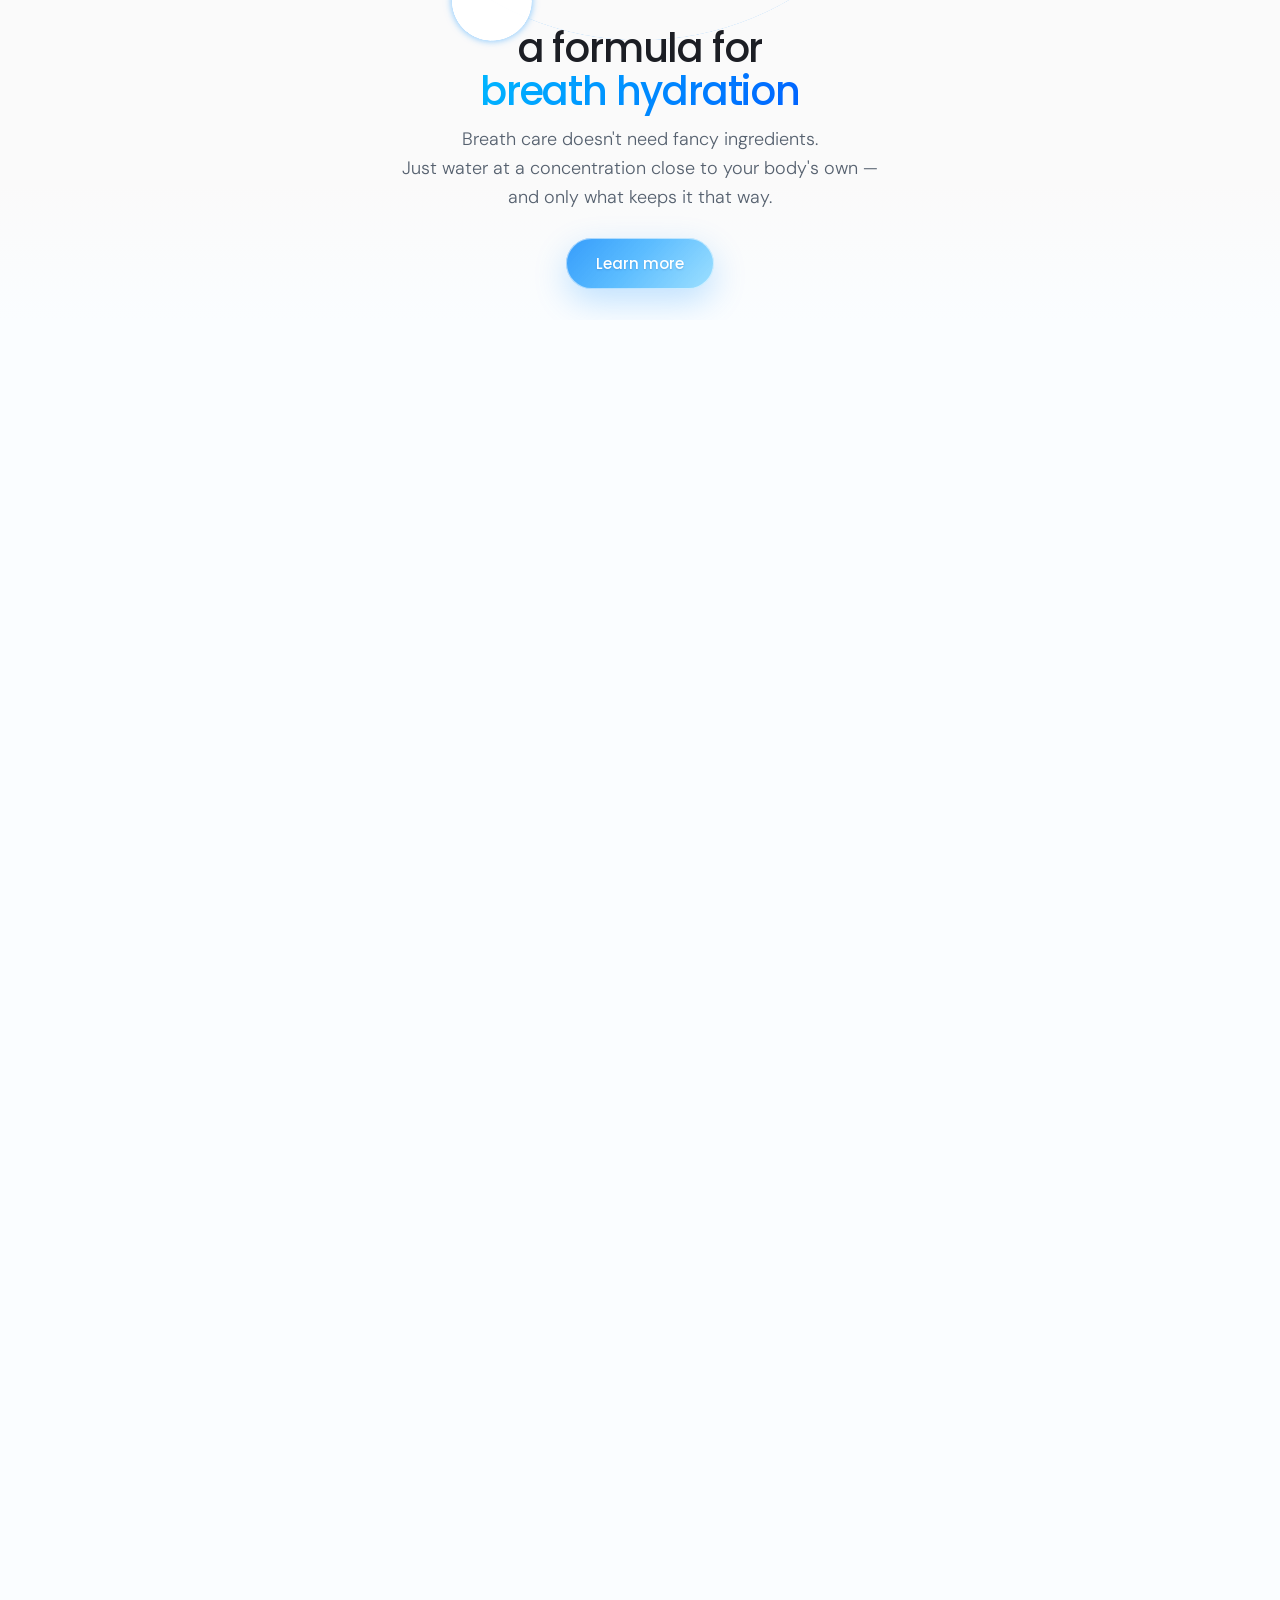
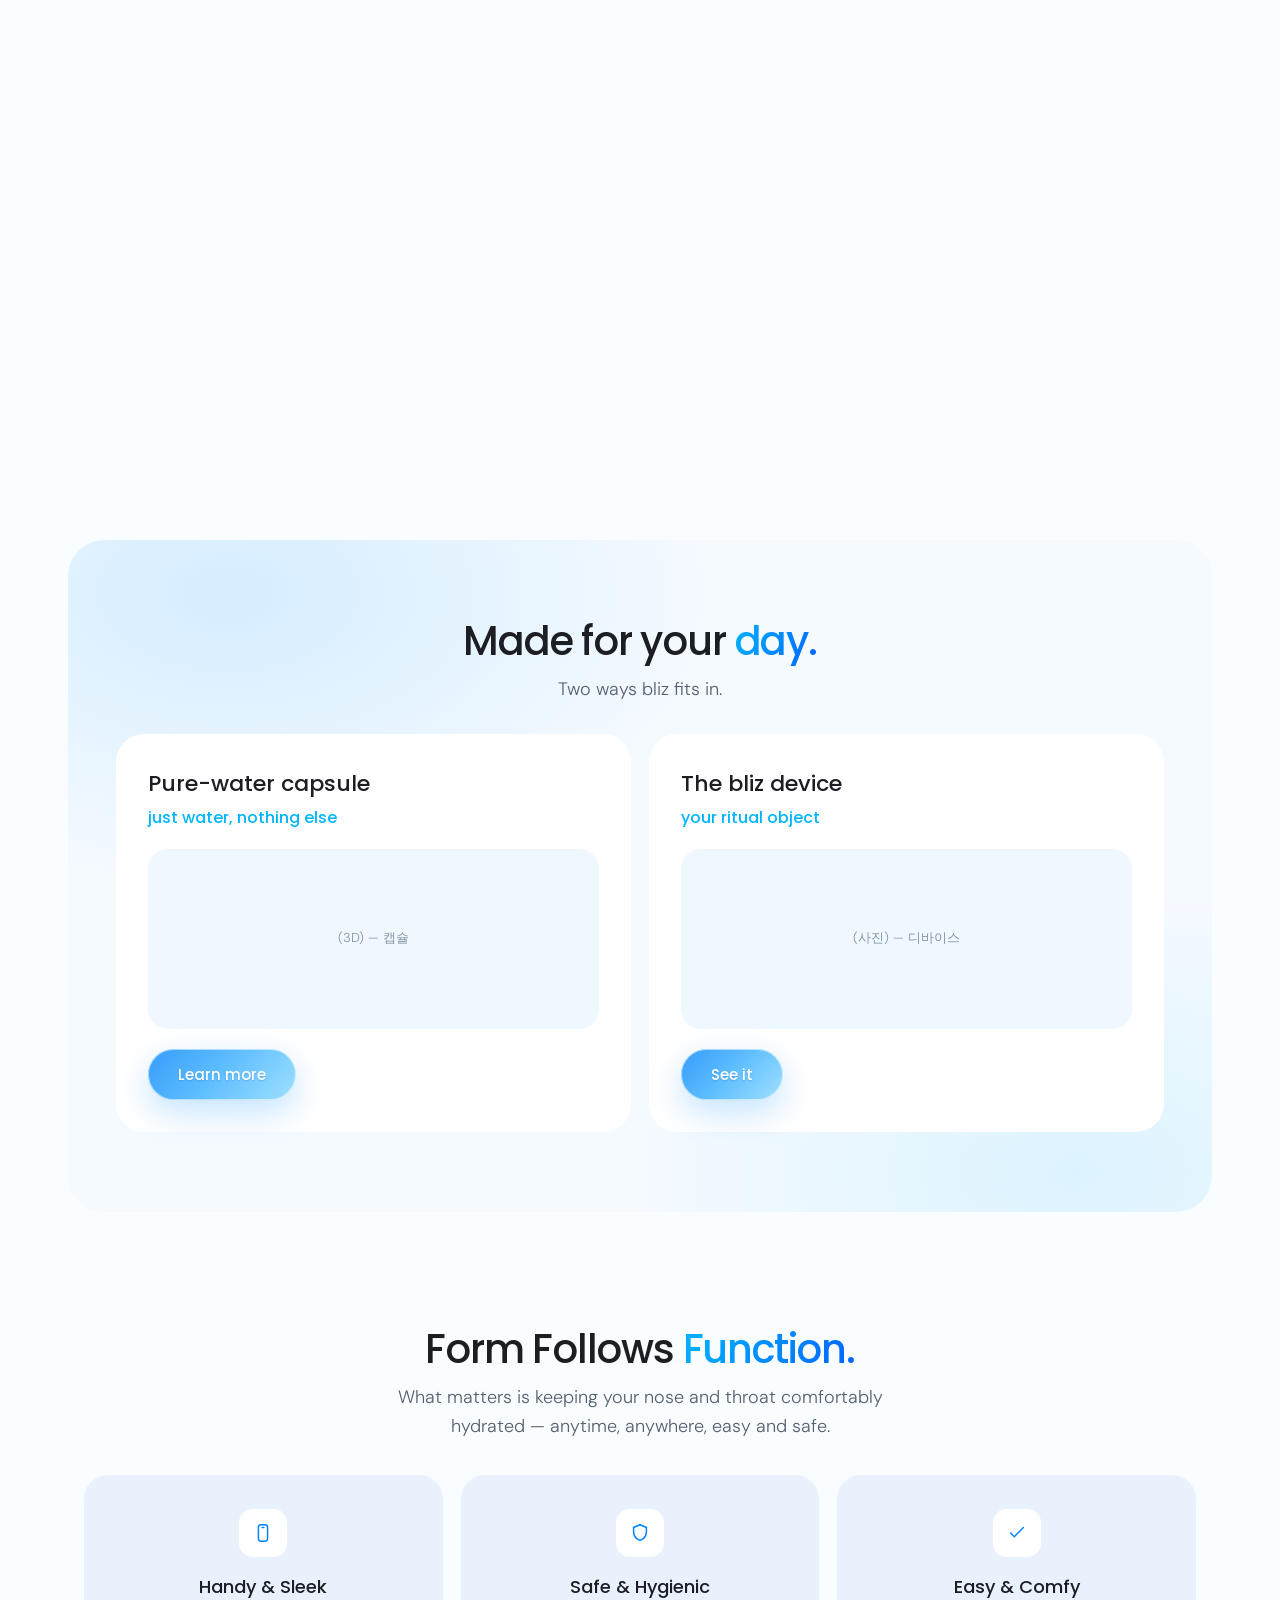
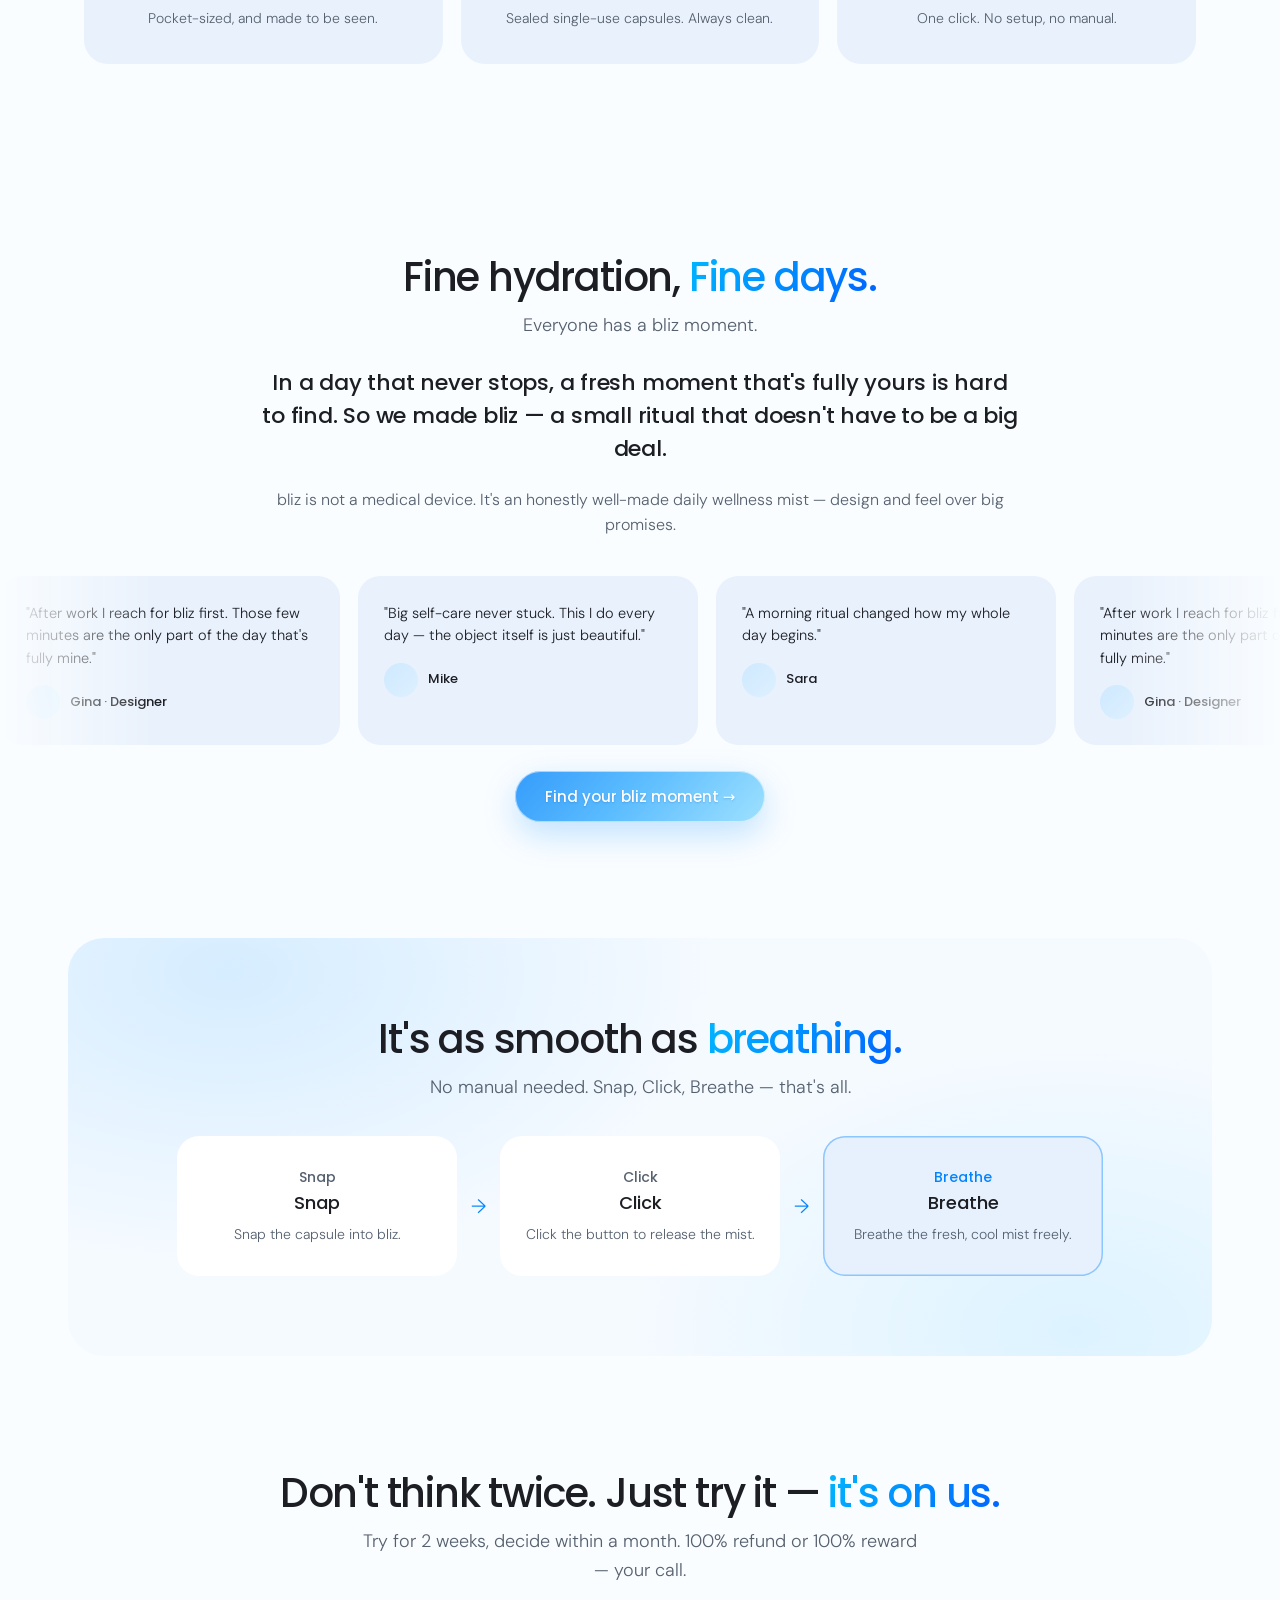
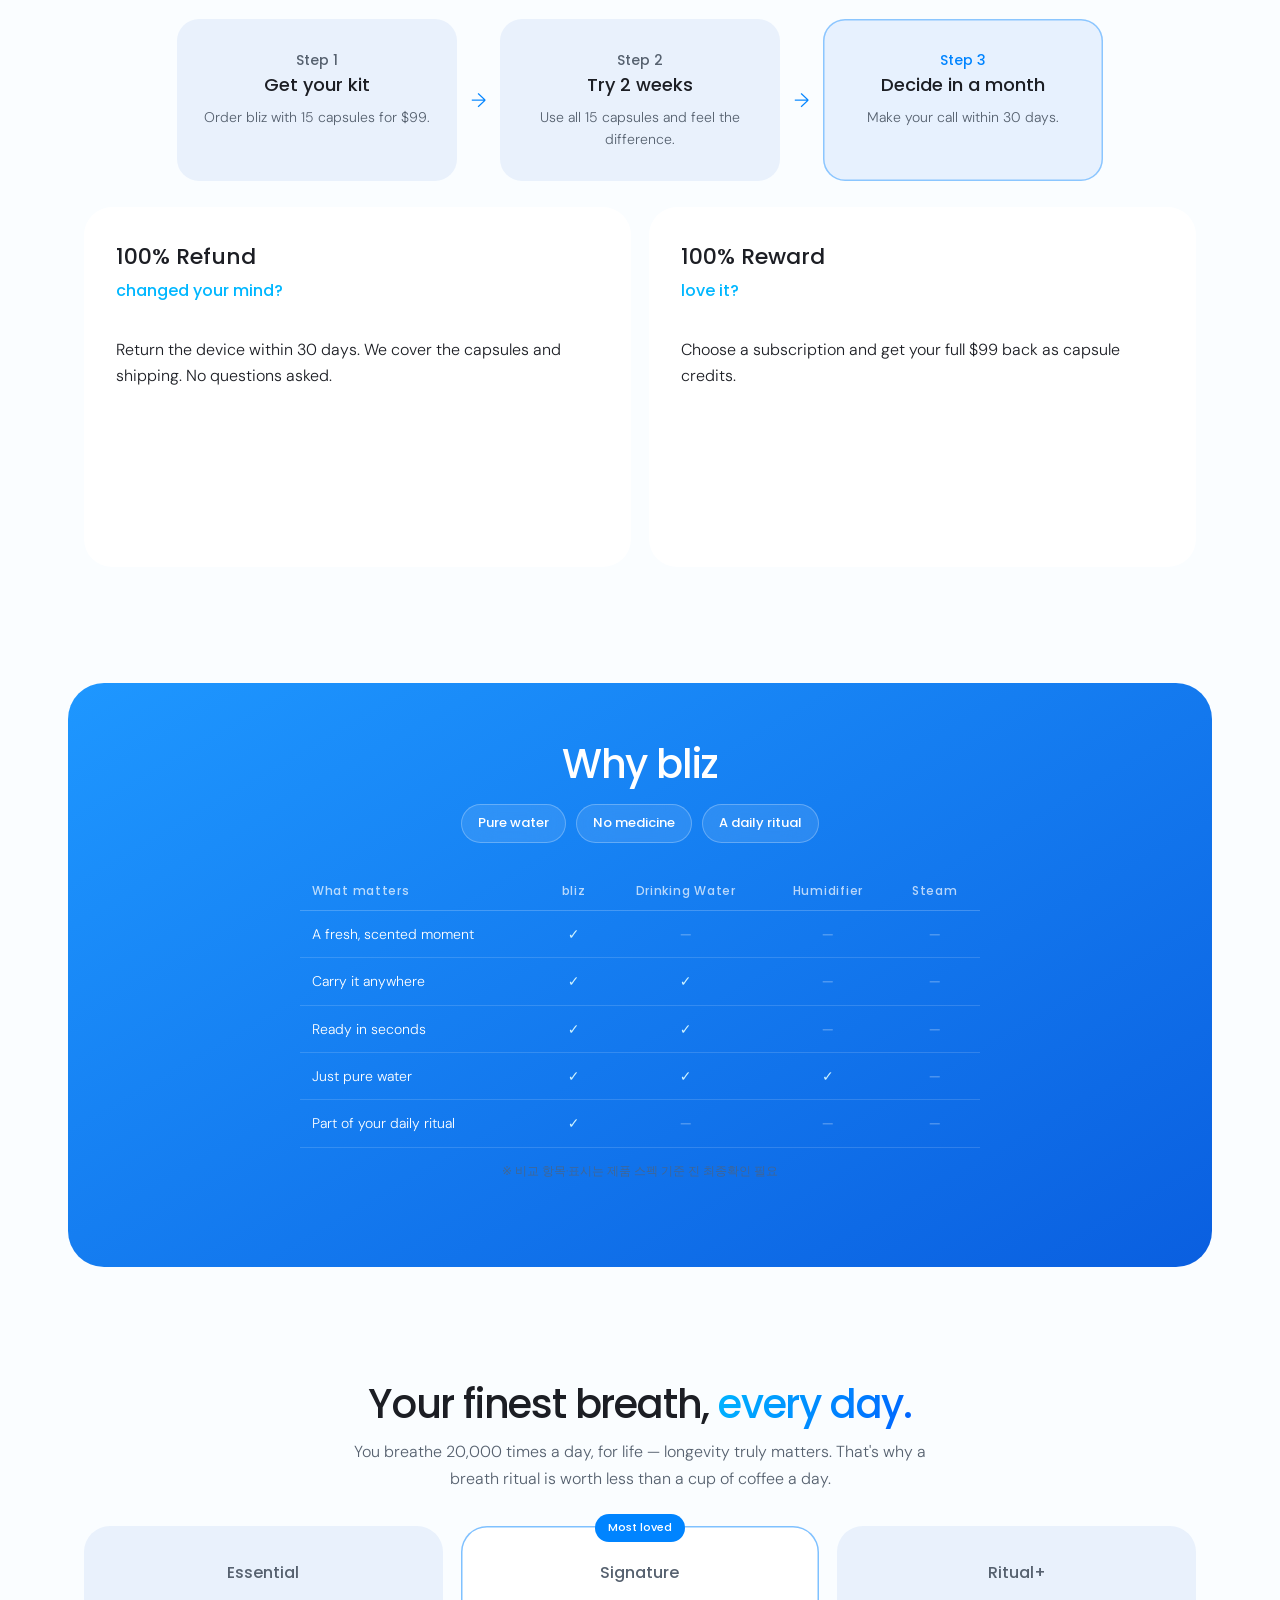
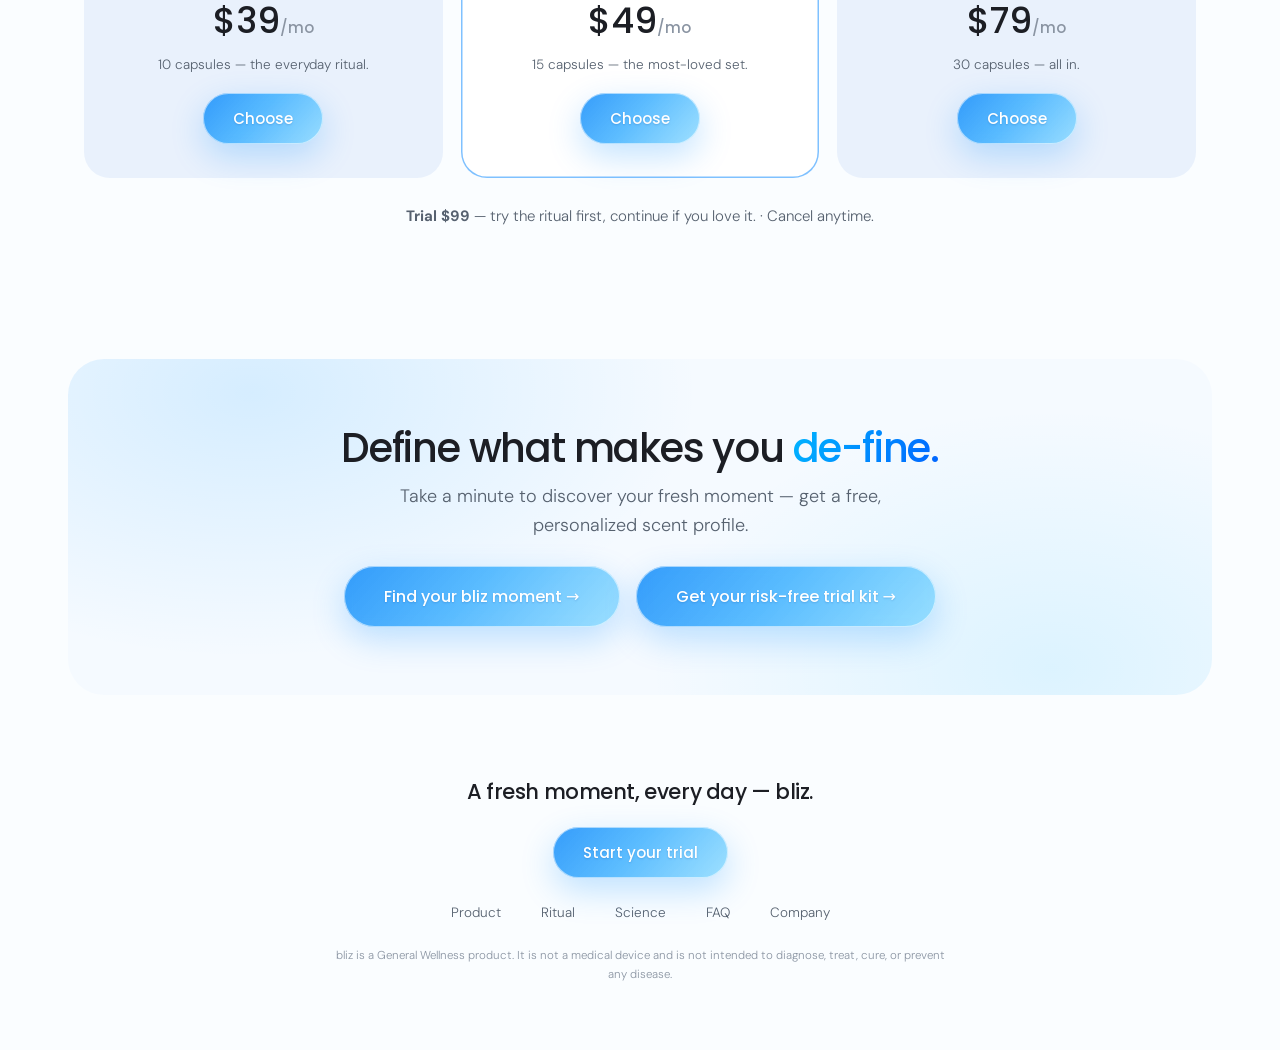
==== commit 64a66b61: "tune(magic): 최대 축소 크기 확대 + 물방울 그룹 상단 이동 + 대제목 줄바꿈 - 최종 축소 크기 25% → 38% (물방울·궤도·원 3개가 함께 커짐) - 모바일 궤도" ====
--- a/index.html
+++ b/index.html
@@ -1,7 +1,7 @@
 <!doctype html><html lang="en"><head><meta charset="utf-8"><meta name="viewport" content="width=device-width,initial-scale=1">
 <link rel="preconnect" href="https://fonts.googleapis.com"><link rel="preconnect" href="https://fonts.gstatic.com" crossorigin>
 <link href="https://fonts.googleapis.com/css2?family=Poppins:wght@300;400;500;600&family=DM+Sans:wght@300;400;500&display=swap" rel="stylesheet">
-<link rel="stylesheet" href="blocks_v2.css?v=157">
+<link rel="stylesheet" href="blocks_v2.css?v=158">
 </head><body>
 
 <div class="bg-orbs" aria-hidden="true"><span class="orb orb--a"></span><span class="orb orb--b"></span><span class="orb orb--c"></span><span class="orb orb--d"></span></div>
@@ -120,7 +120,7 @@
         <div class="hl-cta"><button class="gbtn">Learn more</button></div>
       </div>
       <div class="hl-sec-magic__in hl-sec-magic__in--b" id="magicIn2">
-        <h2 class="hl-h2">a formula for <span class="ac">breath hydration</span></h2>
+        <h2 class="hl-h2">a formula for<br><span class="ac">breath hydration</span></h2>
         <p class="hl-sub">Breath care doesn't need fancy ingredients.<br>Just water at a concentration close to your body's own —<br>and only what keeps it that way.</p>
         <div class="hl-cta"><button class="gbtn">Learn more</button></div>
       </div>
@@ -432,20 +432,26 @@
      if(m1c){ m1c.style.filter=m1s.style.filter; m1c.style.opacity=tS.toFixed(3); }
      /* ② 축소 — 베일인이 끝난 뒤부터 진행 */
      var pS=pinned? mc01((p-MAGIC_VEIL)/(1-MAGIC_VEIL)) : p;
-     var scale=0.88-pS*0.63; /* 시작 88% → 최종 25% */
-     magicBg.style.transform='scale('+scale.toFixed(3)+')';
+     var scale=0.88-pS*0.50; /* 시작 88% → 최종 38% */
+     /* xem 텍스트 등장 진행도(en)에 맞춰 물방울 그룹이 화면 상단부로 살짝 이동 */
+     var en=mss(mc01((pS-0.78)/0.20));
+     var lift=en*(window.innerWidth>768?0.14:0.17)*vh;
+     var liftT='translateY('+(-lift).toFixed(1)+'px) ';
+     magicBg.style.transform=liftT+'scale('+scale.toFixed(3)+')';
      if(magicOrbitWrap){
-       var ot=mss(mc01((0.7-scale)/0.3)); /* 궤도: 물방울이 70% "크기"가 되면서부터 등장 */
+       var ot=mss(mc01((0.70-scale)/0.10)); /* 궤도: 물방울이 70% "크기"가 되면서부터 등장 */
        magicOrbitWrap.style.opacity=ot.toFixed(3);
-       magicOrbitWrap.style.transform='scale('+scale.toFixed(3)+')'; /* 영상과 같은 배율로 함께 축소 */
-       if(magicLabel){ var ol=mss(mc01((0.45-scale)/0.15)); magicLabel.style.opacity=ol.toFixed(3); } /* xem.은 궤도보다 늦게 — 45% 크기부터 등장 */
+       magicOrbitWrap.style.transform=liftT+'scale('+scale.toFixed(3)+')'; /* 영상과 같은 배율·이동 */
+       if(magicLabel){
+         magicLabel.style.opacity=mss(mc01((0.55-scale)/0.09)).toFixed(3); /* xem.은 궤도보다 늦게 */
+         magicLabel.style.transform='translate(-50%,-50%) '+liftT;
+       }
      }
      /* ③ 텍스트 교대 — 첫 텍스트는 축소 30% 지점까지 머물다가 제자리에서 베일 아웃, xem 텍스트는 물방울이 거의 다 작아진 뒤에야 상승 */
      var ex=mss(mc01((pS-0.30)/0.30));
      magicIn1.style.filter='blur('+(ex*14).toFixed(1)+'px)';
      magicIn1.style.opacity=(1-ex).toFixed(3);
      magicIn1.style.pointerEvents = ex>0.5 ? 'none' : 'auto';
-     var en=mss(mc01((pS-0.78)/0.20));
      magicIn2.style.transform='translateY('+(((1-en)*58).toFixed(2))+'vh)';
      magicIn2.style.opacity=en.toFixed(3);
      magicIn2.style.pointerEvents = en>0.5 ? 'auto' : 'none';
--- a/blocks_v2.css
+++ b/blocks_v2.css
@@ -128,7 +128,7 @@
   border:1.5px solid rgba(0,140,255,.18)}
 .hl-sec-magic__orbit{position:absolute;left:0;top:0;width:0;height:0;
   animation:hl-orbit-spin 22s linear infinite}
-.hl-sec-magic__orb{position:absolute;top:0;left:0;width:260px;height:260px;margin:-130px;border-radius:50%;
+.hl-sec-magic__orb{position:absolute;top:0;left:0;width:210px;height:210px;margin:-105px;border-radius:50%;
   background:rgba(255,255,255,.92);box-shadow:0 0 20px rgba(0,140,255,.55),0 0 5px rgba(255,255,255,.9)}
 .hl-sec-magic__orb--1{transform:rotate(0deg) translateX(var(--orbit-r))}
 .hl-sec-magic__orb--2{transform:rotate(120deg) translateX(var(--orbit-r))}
@@ -520,8 +520,8 @@
      물방울 좌우가 잘리므로, 박스 높이를 줄여 확대율을 낮추고 물방울 전체가 화면 폭 안에 들어오게 함 */
   .hl-sec-magic__bg{inset:auto 0 auto 0;height:52vh;height:52svh;top:50%;margin-top:-26vh;margin-top:-26svh}
   /* 궤도는 화면 폭 기준 — 반지름이 뷰포트 절반을 넘으면 원이 화면 밖으로 나가버림 */
-  .hl-sec-magic__orbitwrap{--orbit-r:42vw}
-  .hl-sec-magic__orb{width:46px;height:46px;margin:-23px;box-shadow:0 0 14px rgba(0,140,255,.55),0 0 4px rgba(255,255,255,.9)}
+  .hl-sec-magic__orbitwrap{--orbit-r:52vw}
+  .hl-sec-magic__orb{width:68px;height:68px;margin:-34px;box-shadow:0 0 18px rgba(0,140,255,.55),0 0 5px rgba(255,255,255,.9)}
   .hl-sec-magic__ring{border-width:1px}
   .hl-sec-magic__label{font-size:22px}
   /* 하단 고정 트라이얼 바(mfcta)와 겹치지 않도록 그 높이만큼 띄움 */
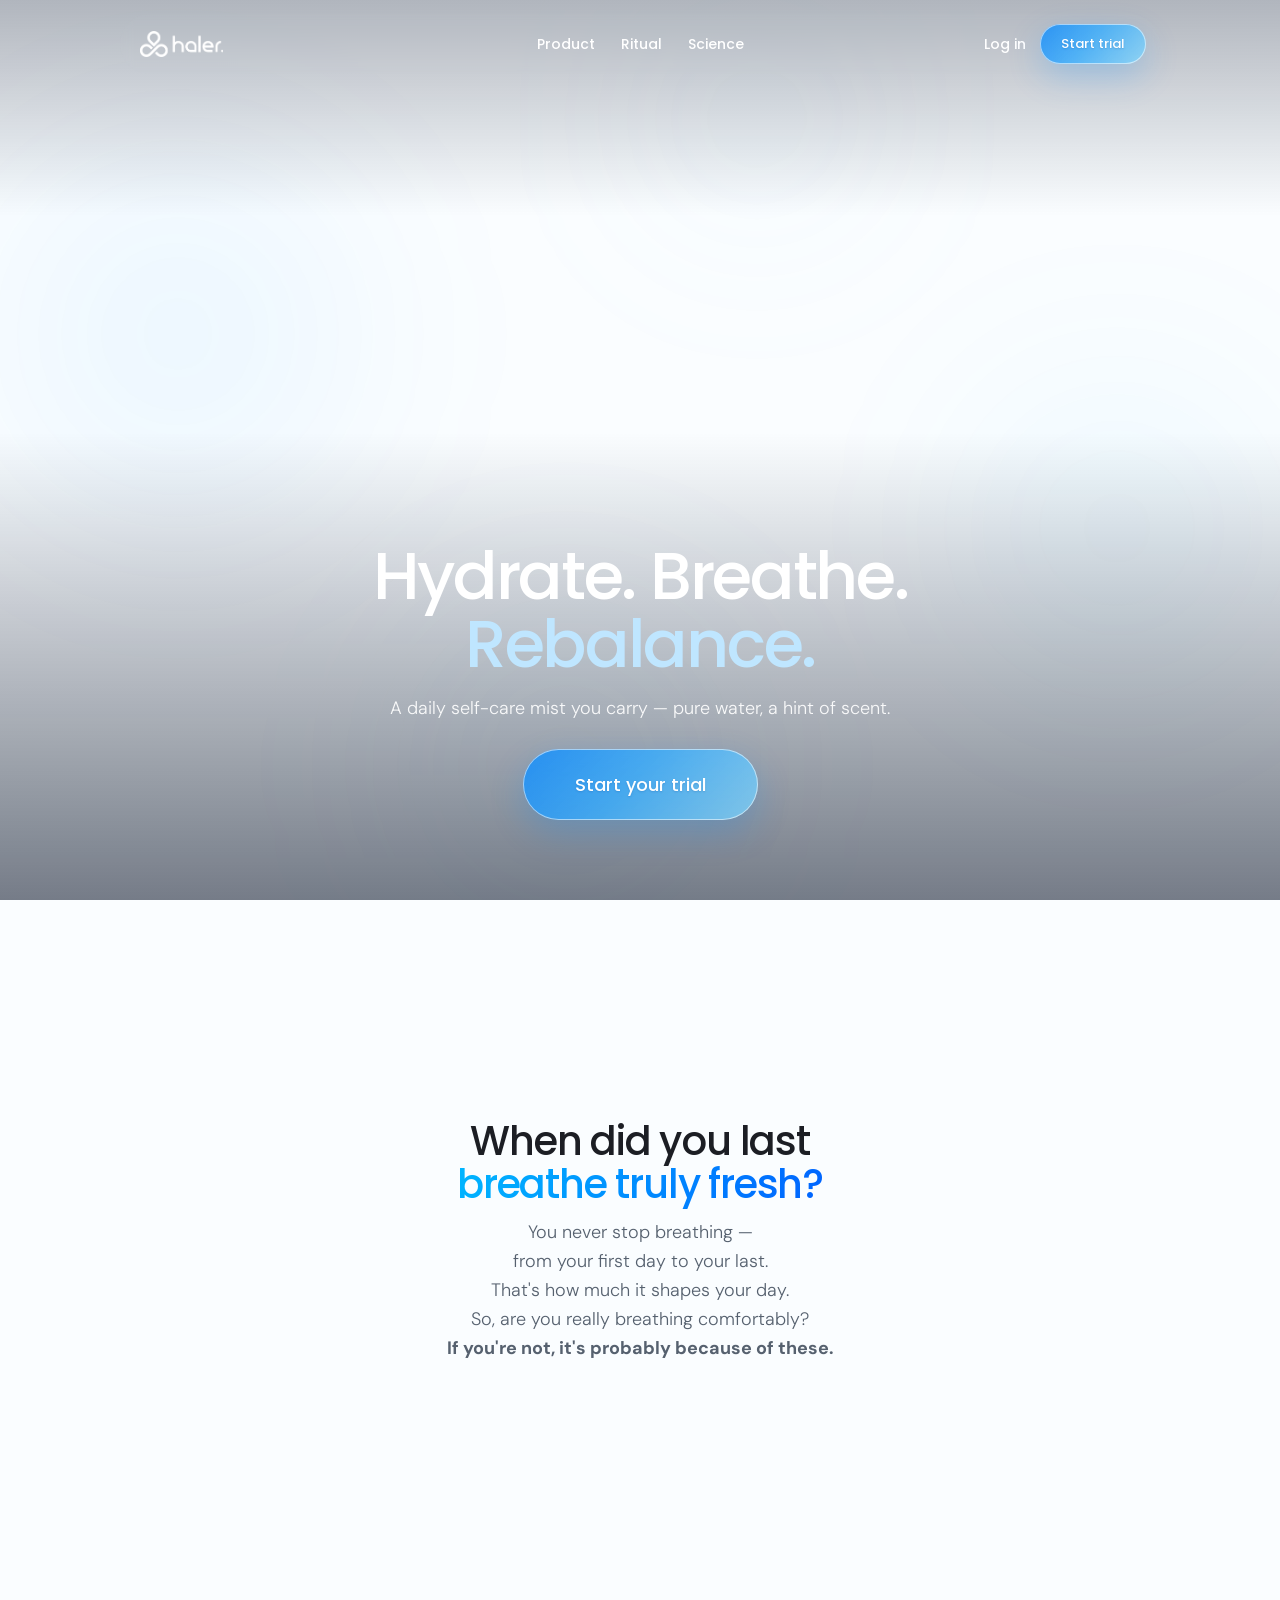
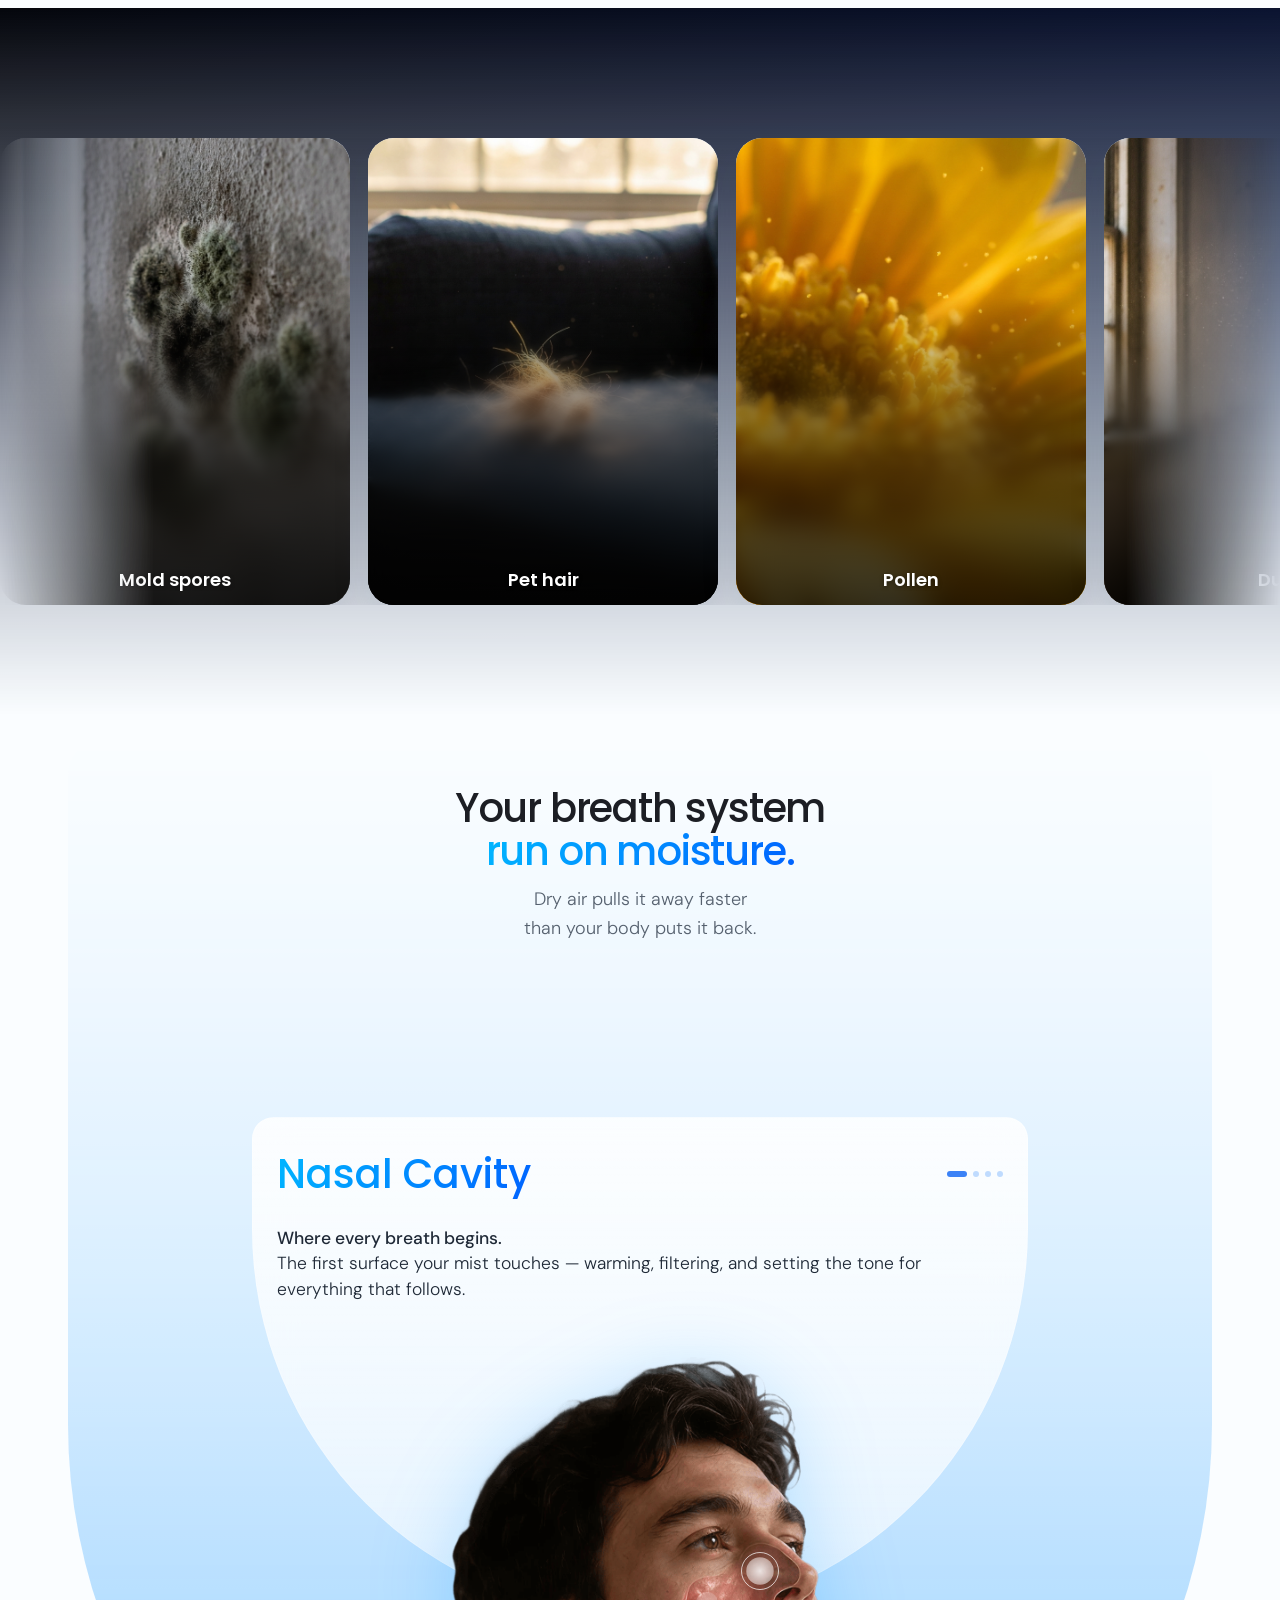
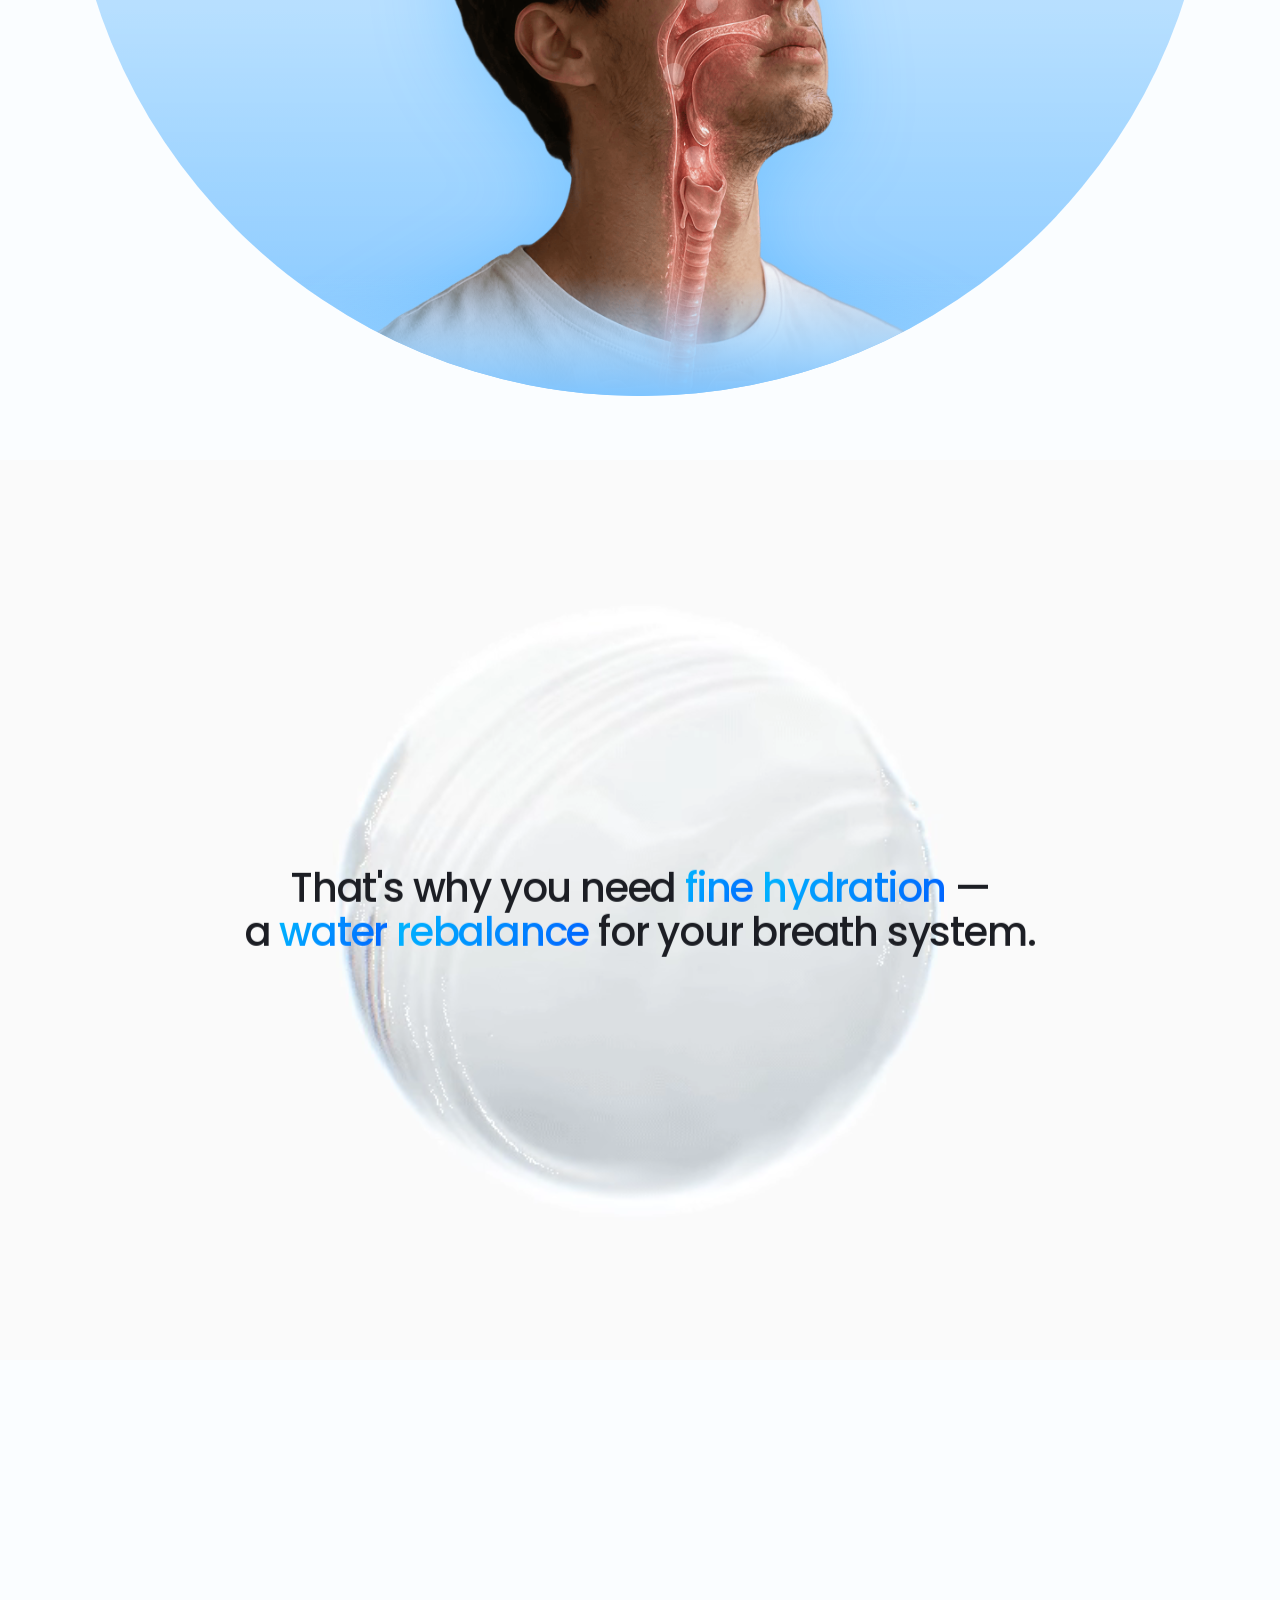
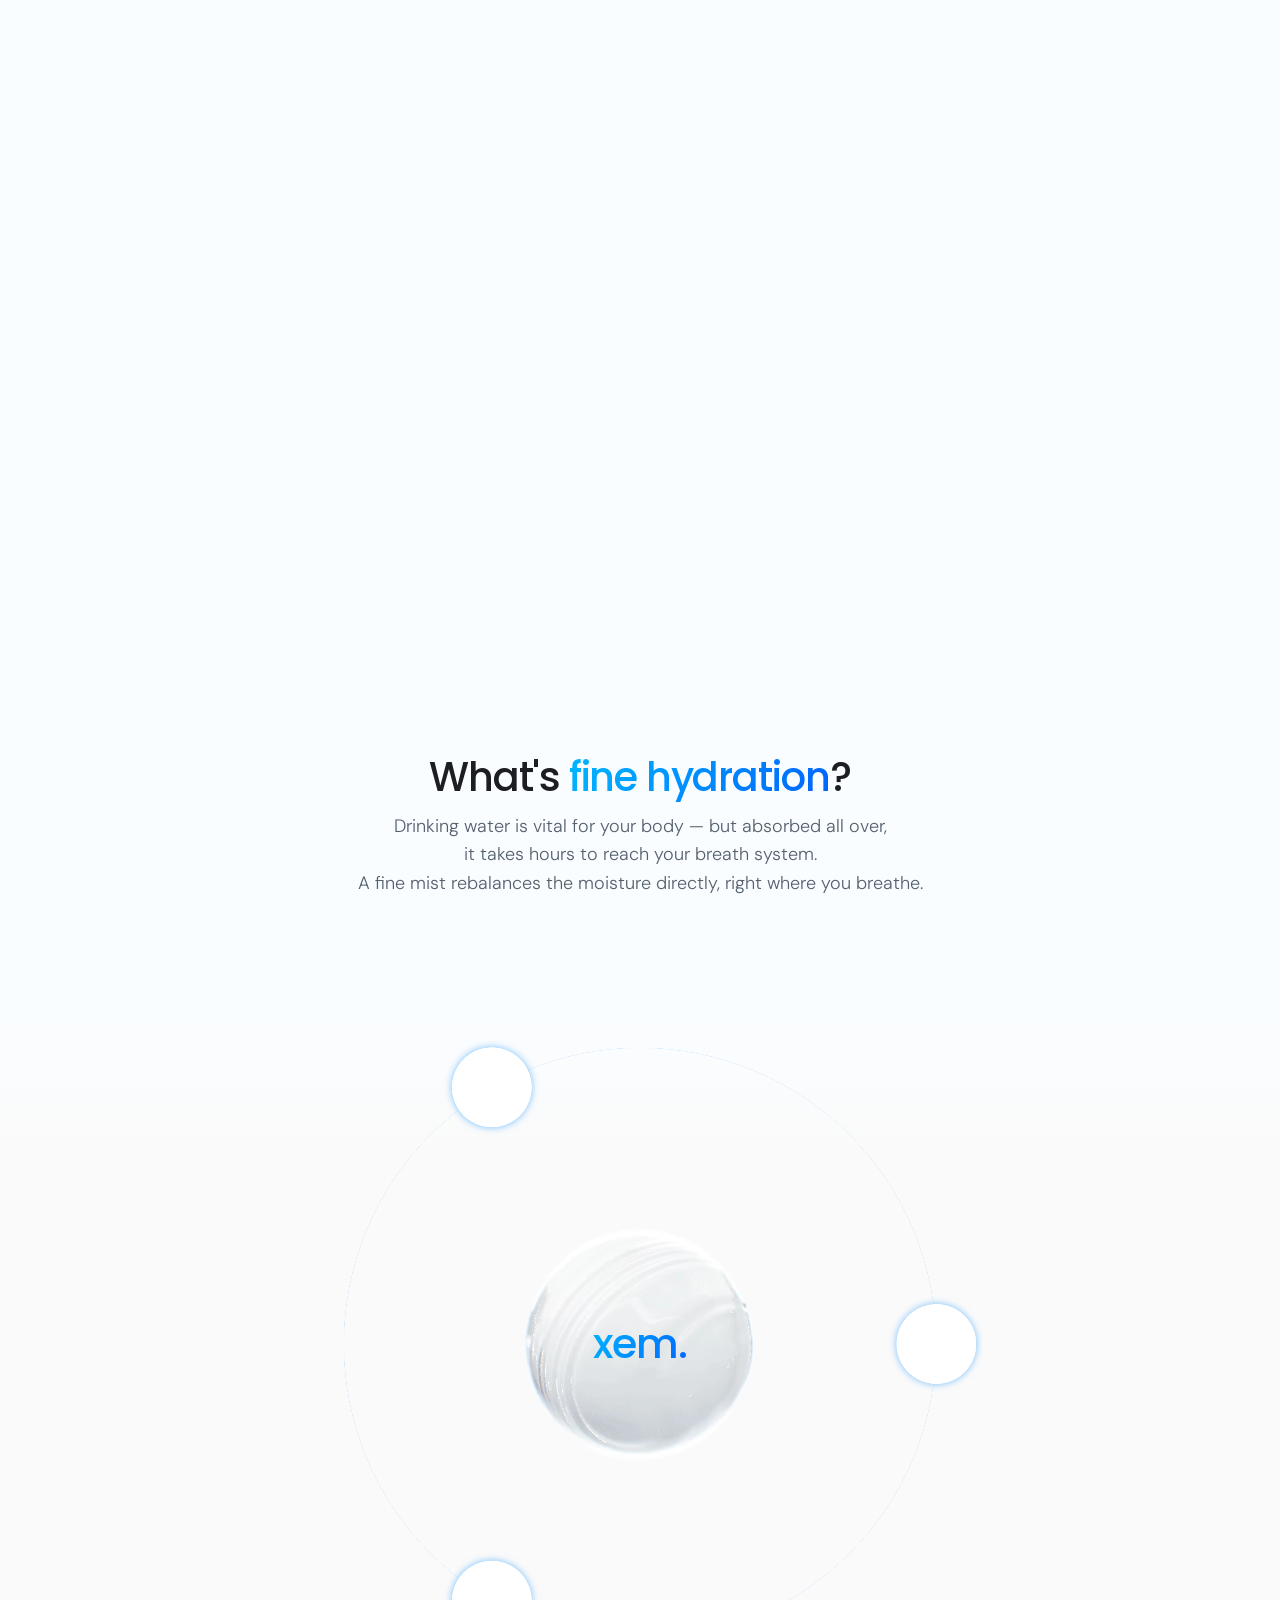
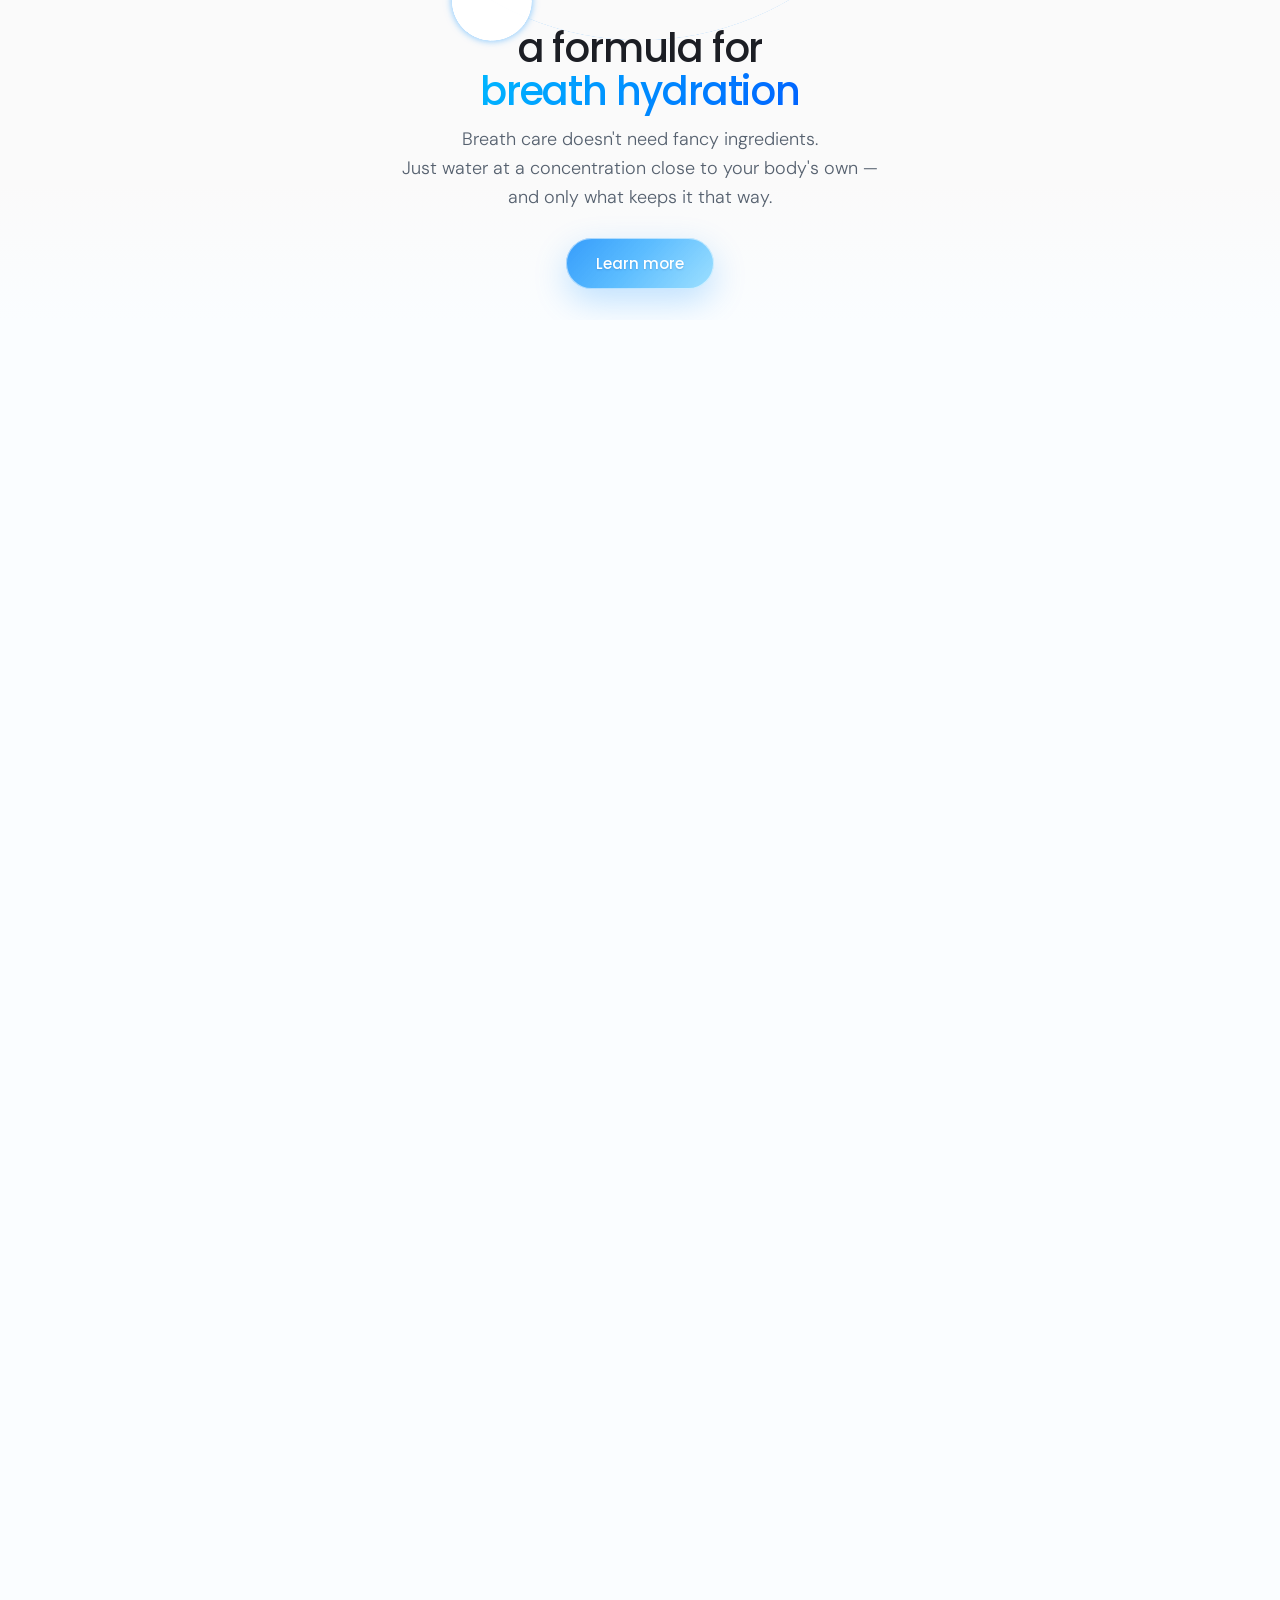
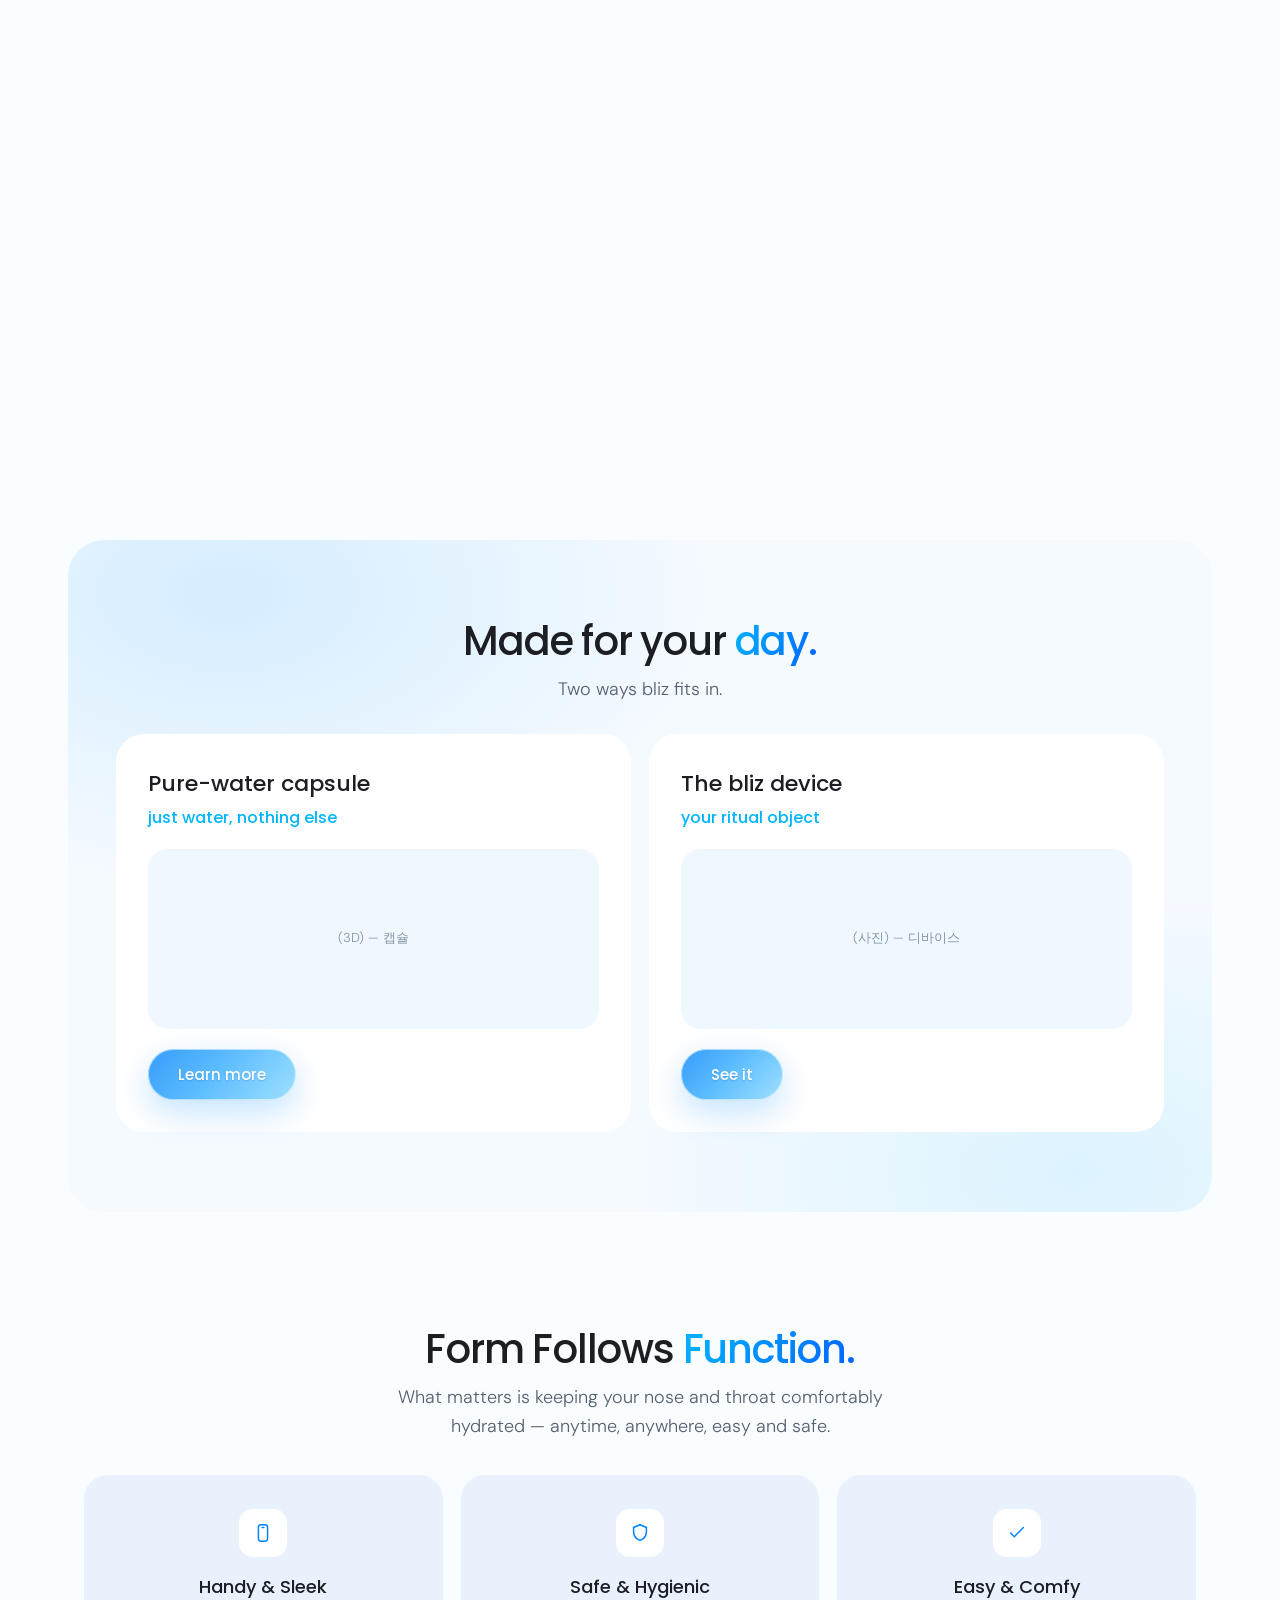
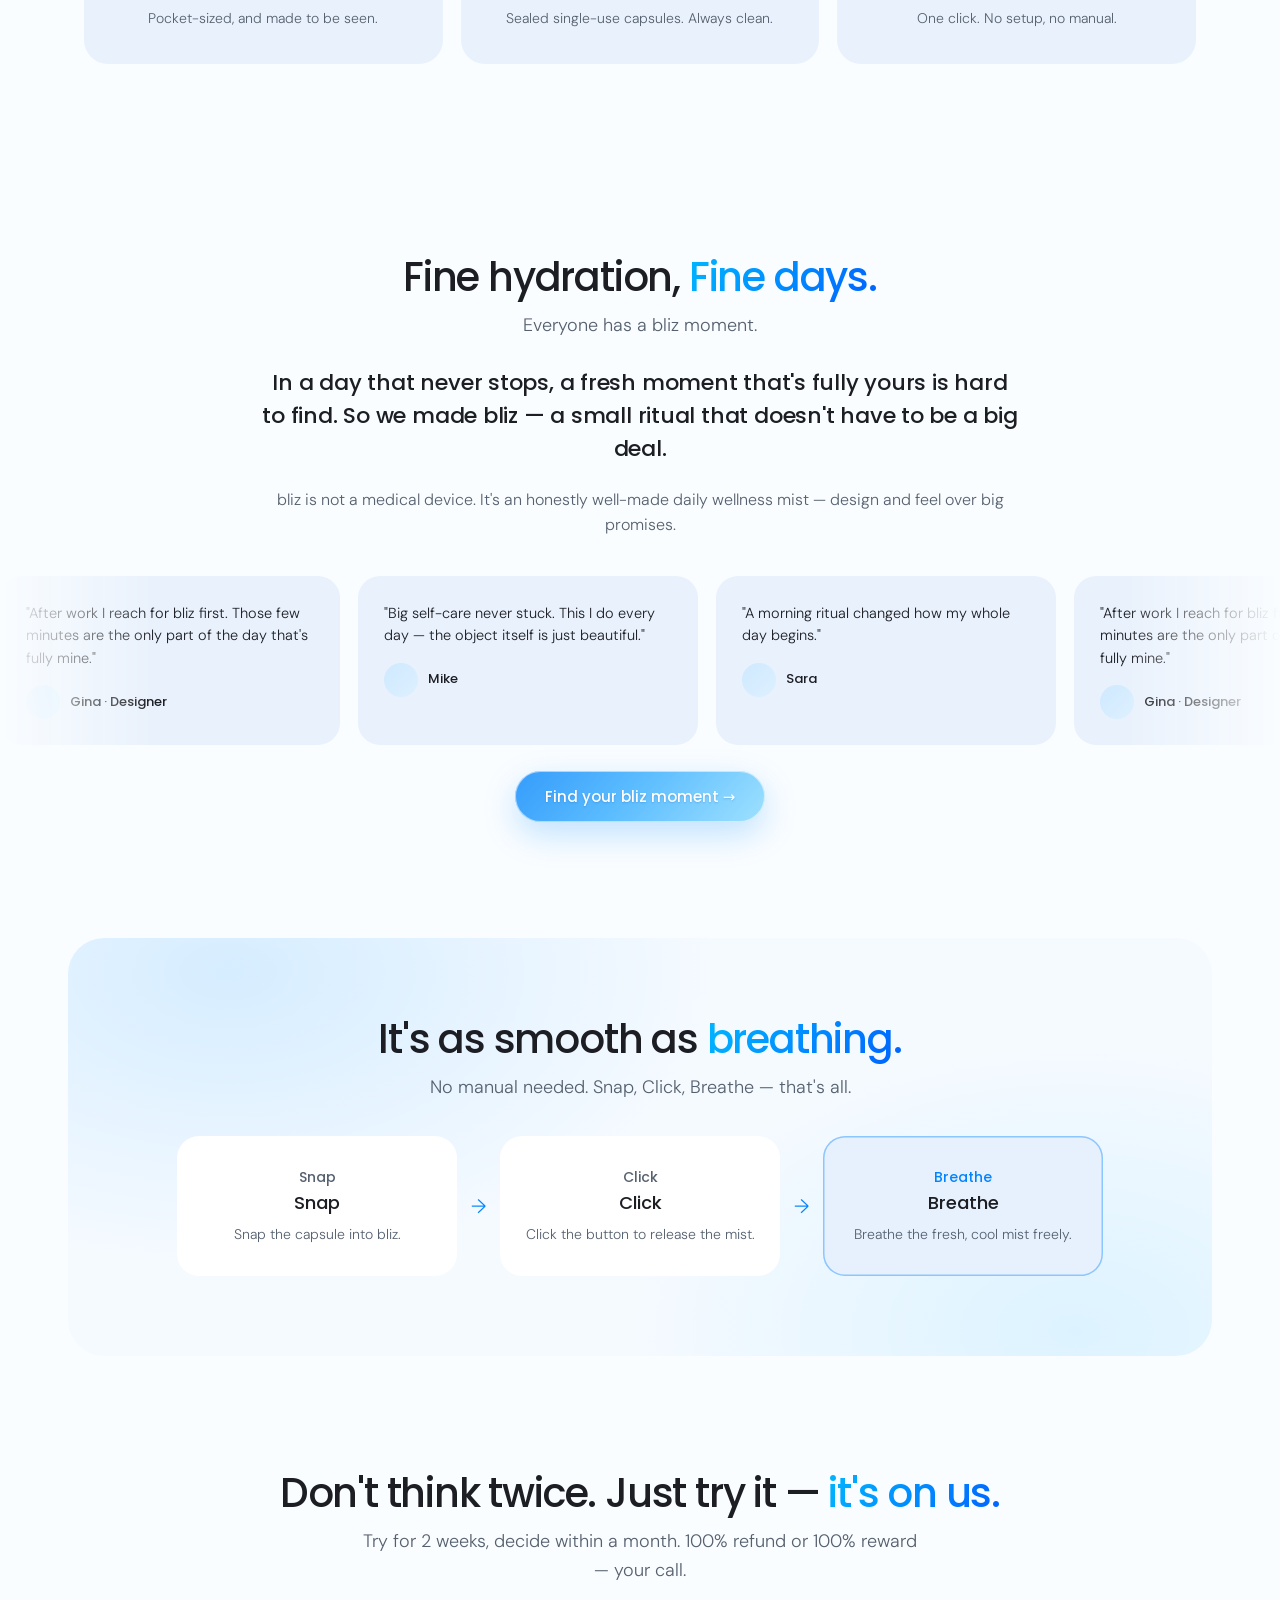
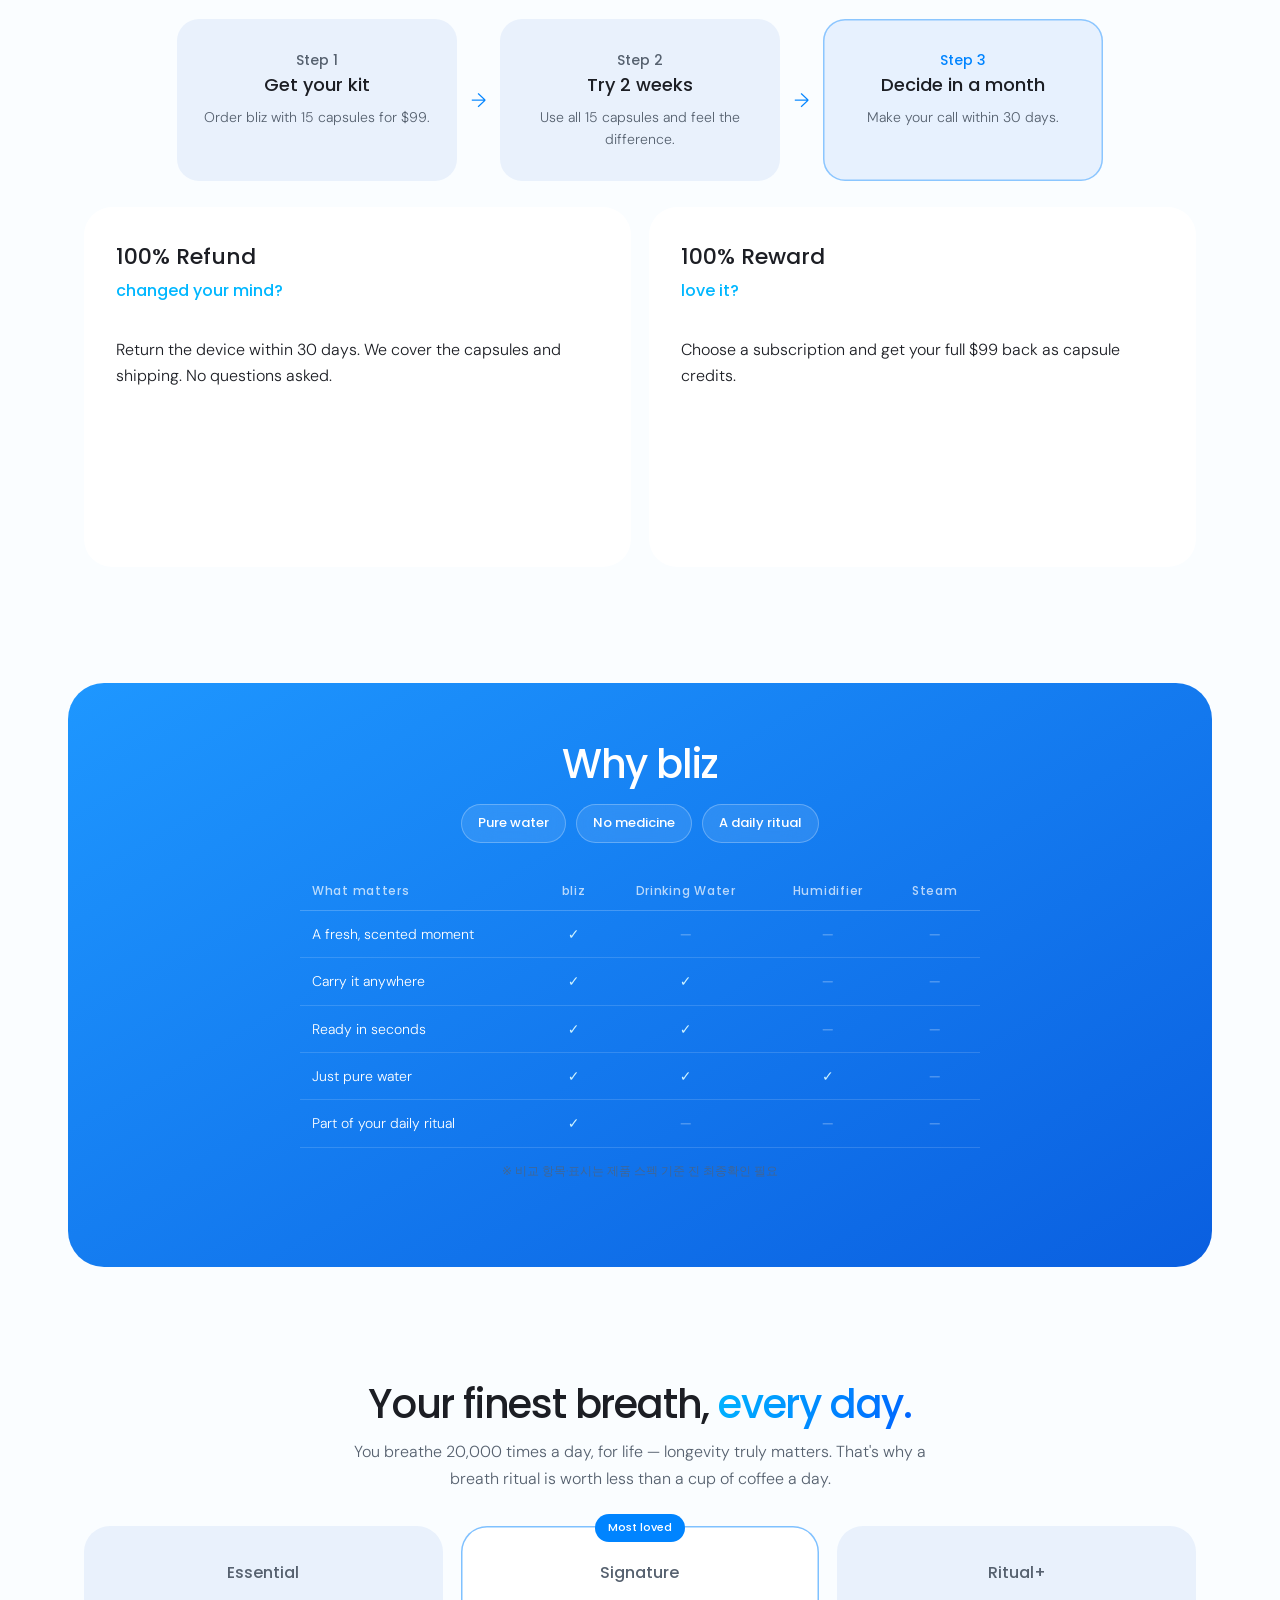
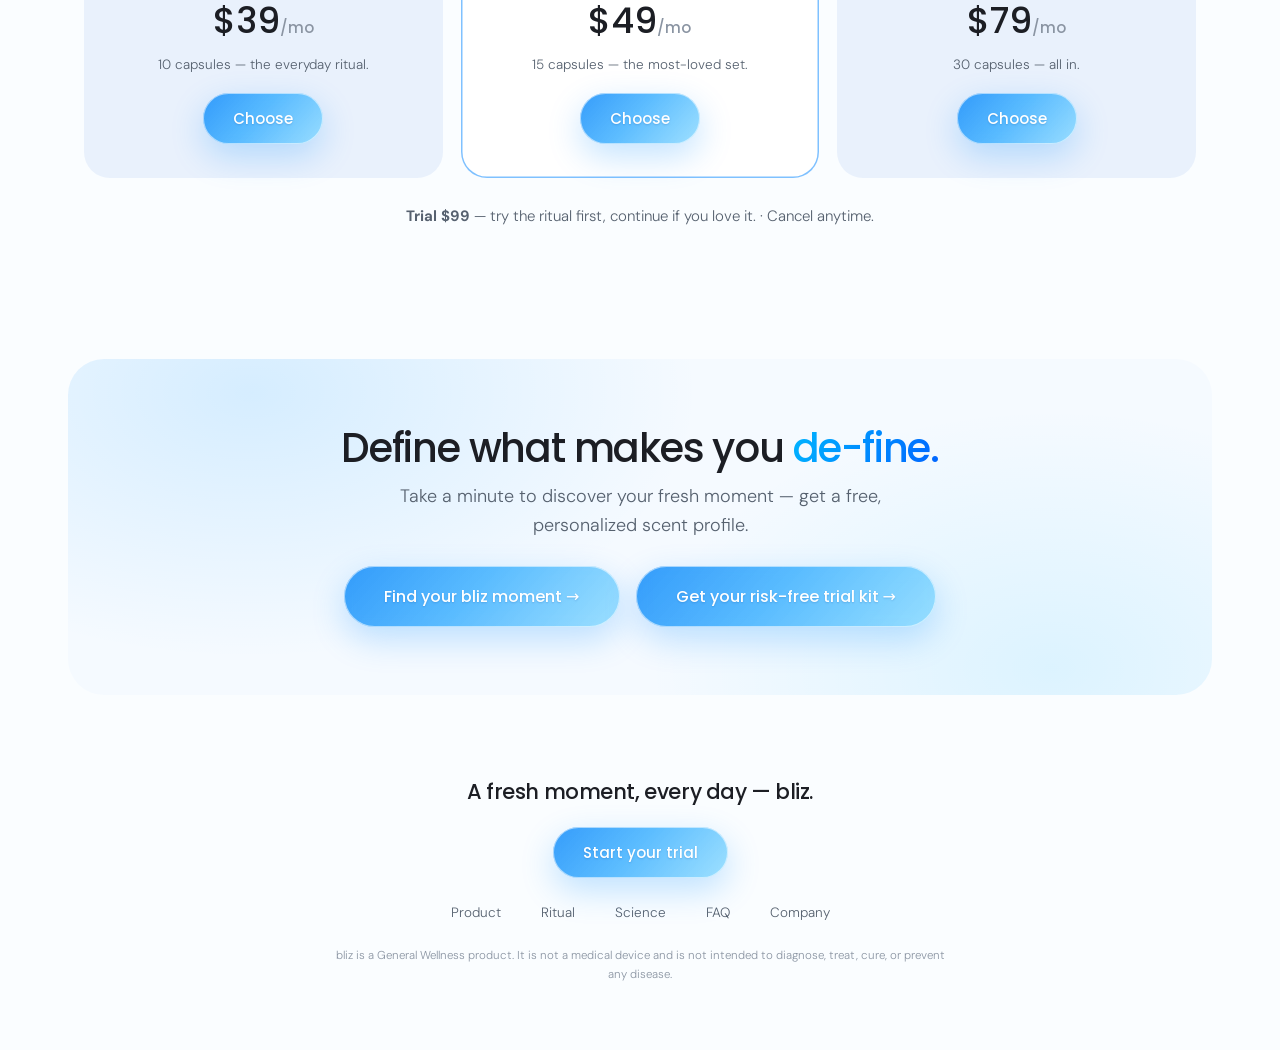
==== commit ab8c95f6: "fix(mobile): 노치·홈인디케이터까지 화면 꽉 차게 (viewport-fit=cover) - viewport 메타에 viewport-fit=cover 추가 — 이게 없으면 " ====
--- a/index.html
+++ b/index.html
@@ -1,7 +1,7 @@
-<!doctype html><html lang="en"><head><meta charset="utf-8"><meta name="viewport" content="width=device-width,initial-scale=1">
+<!doctype html><html lang="en"><head><meta charset="utf-8"><meta name="viewport" content="width=device-width,initial-scale=1,viewport-fit=cover">
 <link rel="preconnect" href="https://fonts.googleapis.com"><link rel="preconnect" href="https://fonts.gstatic.com" crossorigin>
 <link href="https://fonts.googleapis.com/css2?family=Poppins:wght@300;400;500;600&family=DM+Sans:wght@300;400;500&display=swap" rel="stylesheet">
-<link rel="stylesheet" href="blocks_v2.css?v=158">
+<link rel="stylesheet" href="blocks_v2.css?v=159">
 </head><body>
 
 <div class="bg-orbs" aria-hidden="true"><span class="orb orb--a"></span><span class="orb orb--b"></span><span class="orb orb--c"></span><span class="orb orb--d"></span></div>
@@ -248,7 +248,8 @@
 (function(){
  /* compare.html 시뮬레이션용: ?safe=59 → 다이내믹 아일랜드 safe-area 재현 */
  var safe=new URLSearchParams(location.search).get('safe');
- if(safe) document.documentElement.style.setProperty('--sat', parseInt(safe,10)+'px');
+ if(safe){ document.documentElement.style.setProperty('--sat', parseInt(safe,10)+'px');
+   document.documentElement.style.setProperty('--sab','34px'); } /* 홈 인디케이터도 함께 재현 */
  var sel='.hl-h2,.hl-sub,.hl-stake,.hl-vcard,.hl-mb,.hl-bigcard,.hl-step,.hl-tcard,.hl-pcard,.hl-explain,.hl-scent,.hl-cmp,.hl-pchips,.hl-trial,.hl-lead__form';
  var els=[].slice.call(document.querySelectorAll(sel)).filter(function(e){return !e.closest('#s5a') && !e.closest('#bscene')});
  els.forEach(function(e,i){e.classList.add('sp-reveal');e.style.transitionDelay=((i%3)*0.07)+'s'});
--- a/blocks_v2.css
+++ b/blocks_v2.css
@@ -307,7 +307,7 @@
 
 /* 내비 */
 /* navbar — 블록보다 좁게 떠 있음. 스크롤 인식(히어로 위=투명·흰 / 스크롤 후=밝은 글래스·다크) */
-:root{--sat:env(safe-area-inset-top,0px)}
+:root{--sat:env(safe-area-inset-top,0px);--sab:env(safe-area-inset-bottom,0px)}
 .hl-nav{position:fixed;top:max(calc(var(--sat) + 3px),14px);left:50%;transform:translateX(-50%);z-index:40;width:calc(100% - 84px);max-width:1040px;display:flex;align-items:center;justify-content:space-between;gap:20px;padding:10px 14px 10px 20px;border-radius:999px;background:transparent;-webkit-backdrop-filter:blur(6px);backdrop-filter:blur(6px);transition:background .3s ease,backdrop-filter .3s ease,color .3s ease,transform .55s cubic-bezier(.45,0,.25,1)}
 /* 스크롤 방향 따라 숨김/등장 */
 .hl-nav.nav-hidden{transform:translate(-50%,calc(-100% - max(calc(var(--sat) + 3px),14px) - 10px))}
@@ -525,7 +525,7 @@
   .hl-sec-magic__ring{border-width:1px}
   .hl-sec-magic__label{font-size:22px}
   /* 하단 고정 트라이얼 바(mfcta)와 겹치지 않도록 그 높이만큼 띄움 */
-  .hl-sec-magic__in--b{padding-bottom:calc(104px + env(safe-area-inset-bottom,0px))}
+  .hl-sec-magic__in--b{padding-bottom:calc(104px + var(--sab))}
   /* 타이포 스케일 축소 */
   .hl-h1{font-size:36px}
   .hero-v__box .hl-h1{font-size:clamp(32px,9vw,40px)}
@@ -535,14 +535,14 @@
   .hero-v__sub{display:none}
   .hero-v__cta{display:none}
   /* 다이나믹 아일랜드 하단 ~ 화면 하단 구간을 '전체 화면'으로 간주해 그 안에서 중앙정렬 */
-  .hero-v__in{position:absolute;left:0;right:0;top:env(safe-area-inset-top,0px);bottom:0;
+  .hero-v__in{position:absolute;left:0;right:0;top:var(--sat);bottom:0;
     display:flex;flex-direction:column;align-items:center;justify-content:center;padding:0 clamp(24px,4vw,52px)}
   /* 배경 비디오를 옅게 톤다운 — 텍스트 가독성 확보(과하지 않게) */
   .hero-v::after{background:linear-gradient(180deg,rgba(8,18,38,.30),rgba(8,18,38,.16) 24%,rgba(8,18,38,.16) 68%,rgba(8,18,38,.55))}
   .mfcta{display:block;position:fixed;left:0;right:0;bottom:0;z-index:41;
-    padding:16px 20px calc(16px + env(safe-area-inset-bottom,0px));
+    padding:16px 20px calc(16px + var(--sab));
     transition:transform .55s cubic-bezier(.45,0,.25,1)}
-  .mfcta.mfcta-hidden{transform:translateY(calc(100% + 16px + env(safe-area-inset-bottom,0px)))}
+  .mfcta.mfcta-hidden{transform:translateY(calc(100% + 16px + var(--sab)))}
   .mfcta__btn{display:block;width:100%;text-align:center}
   .hl-h2{font-size:27px}
   .hl-sub{font-size:15.5px;max-width:480px}
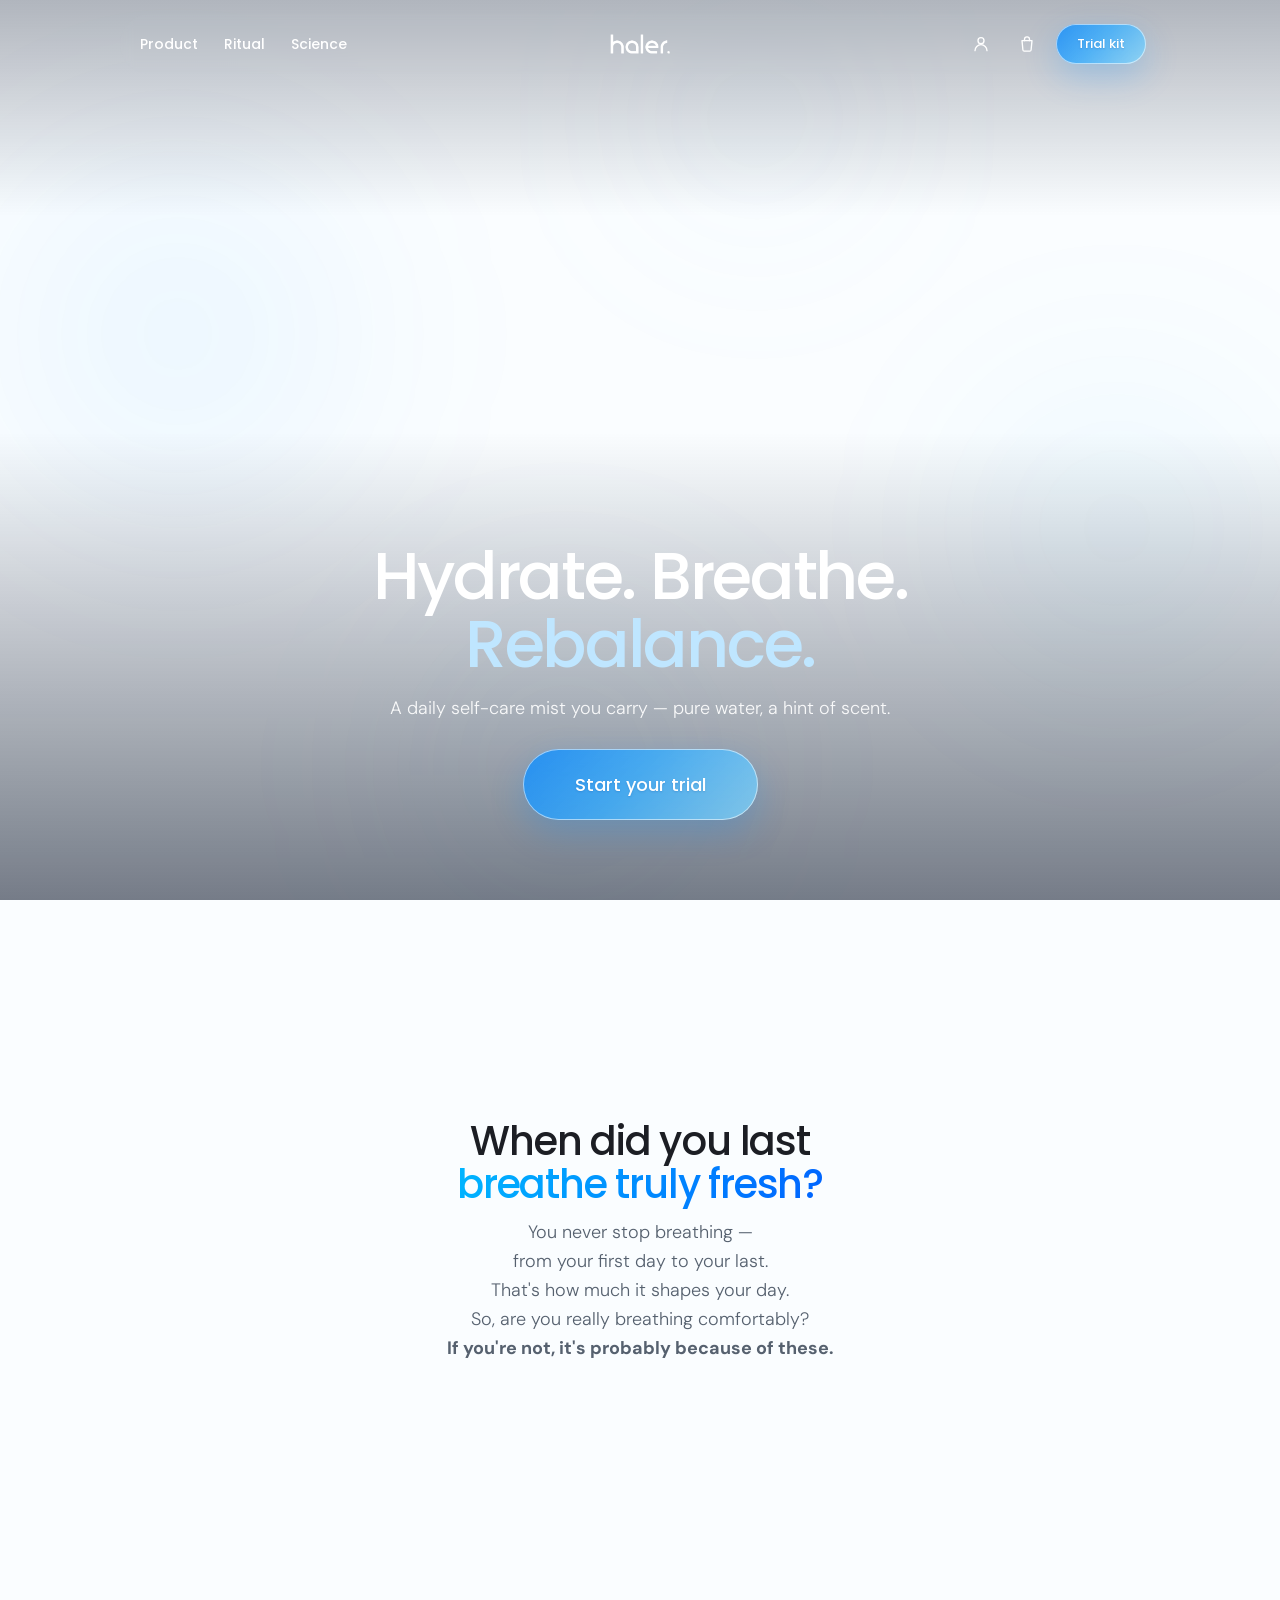
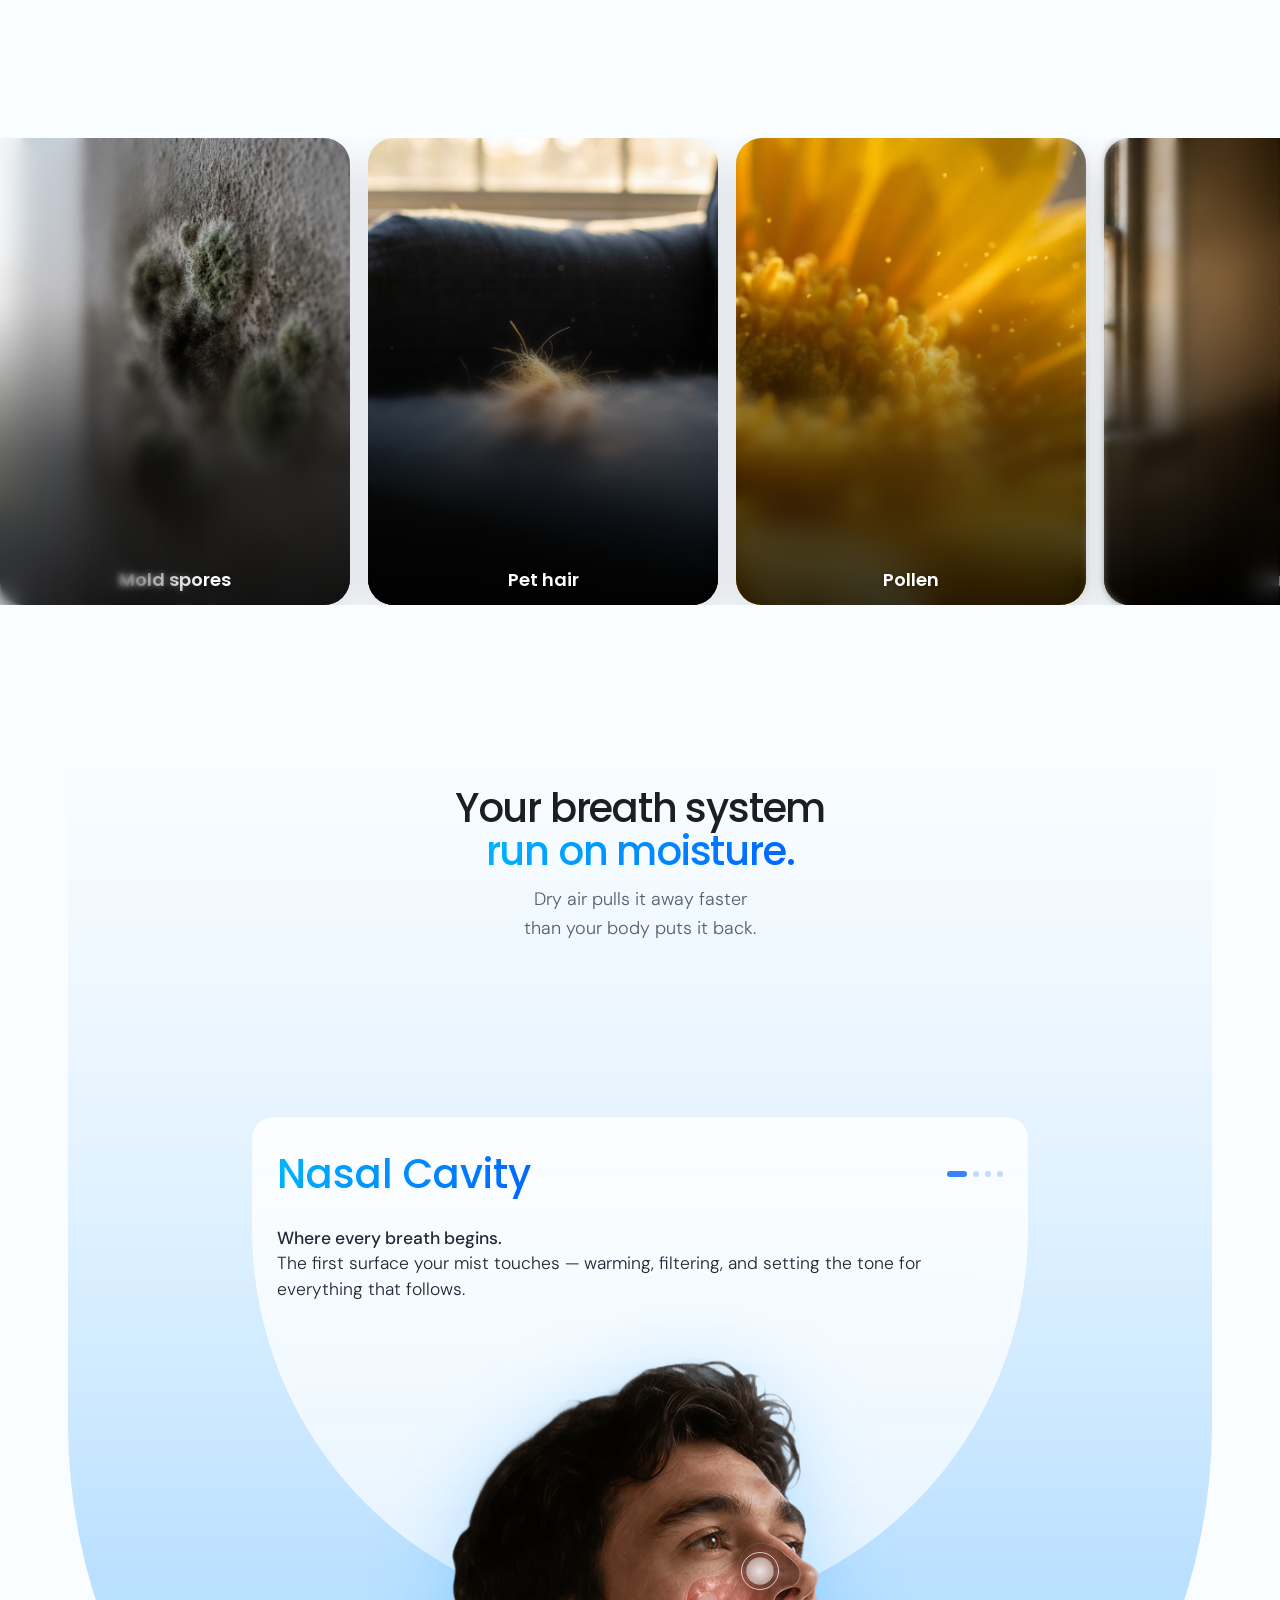
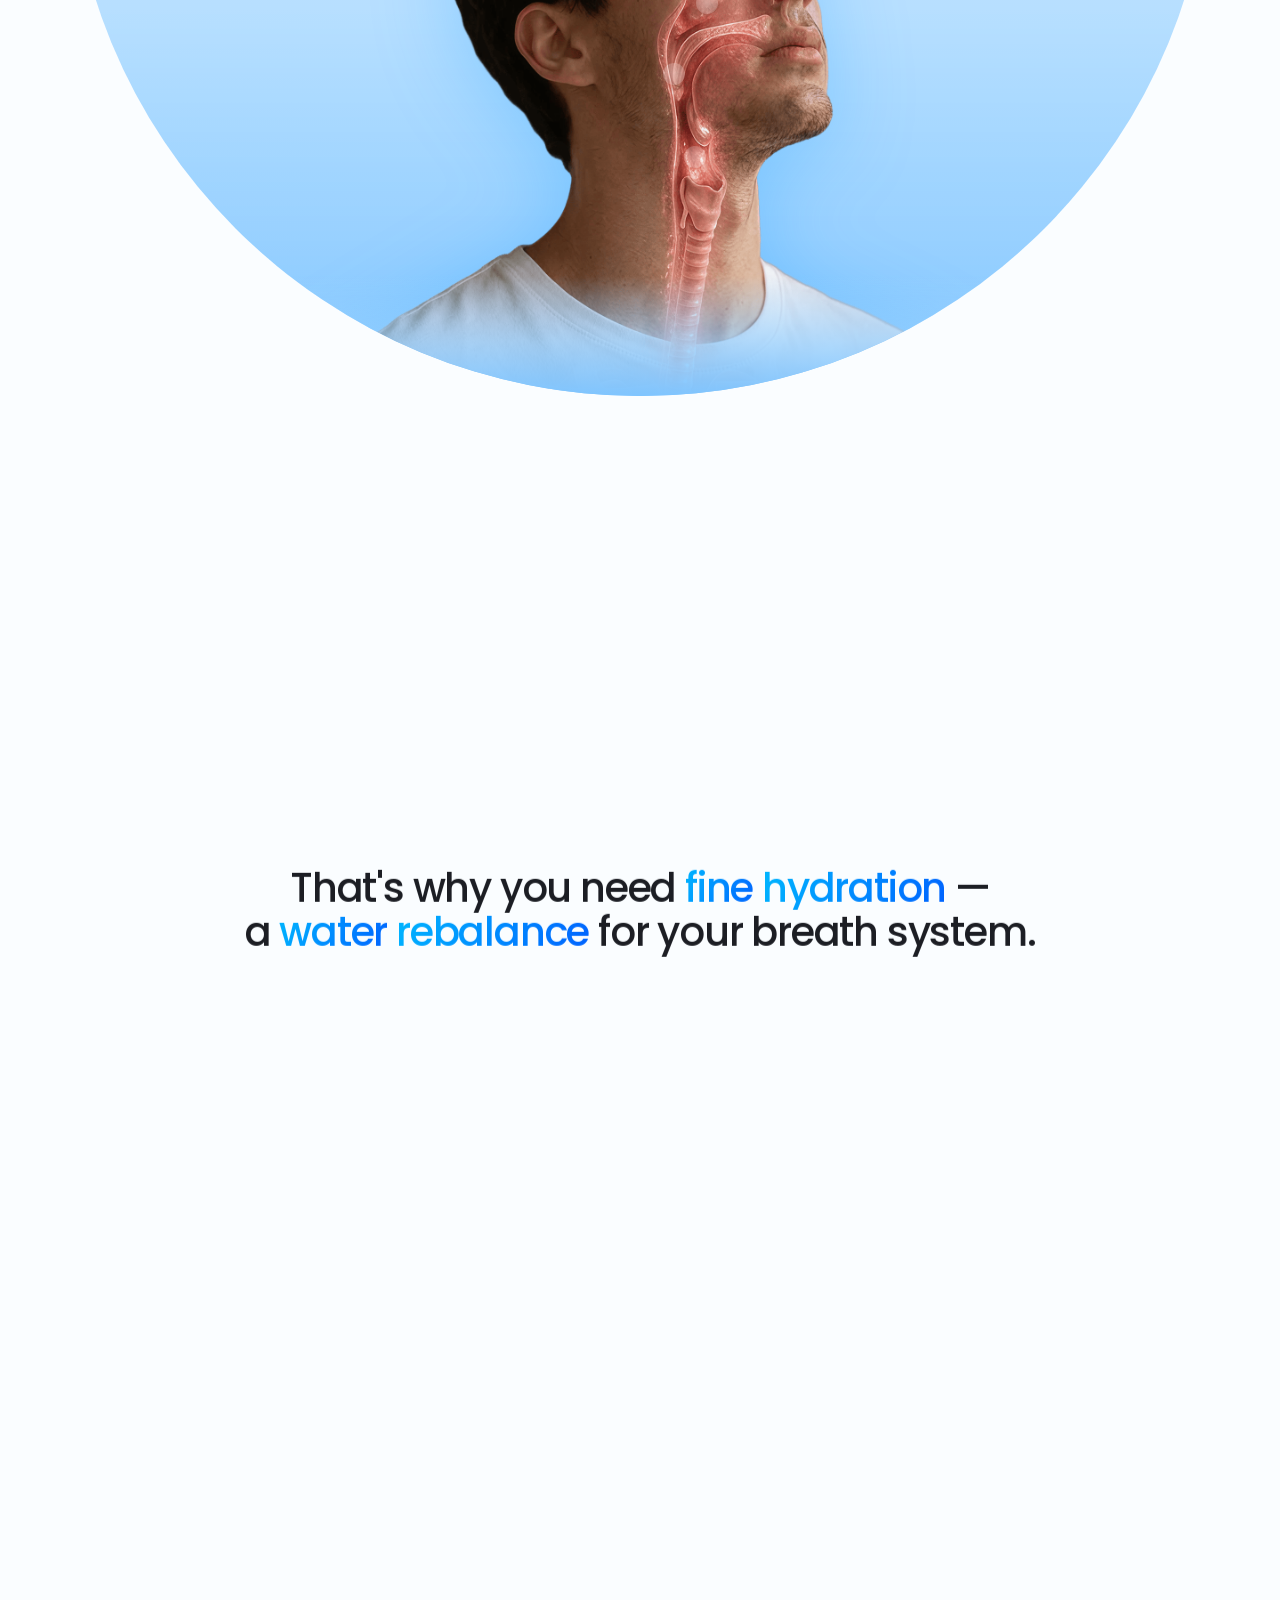
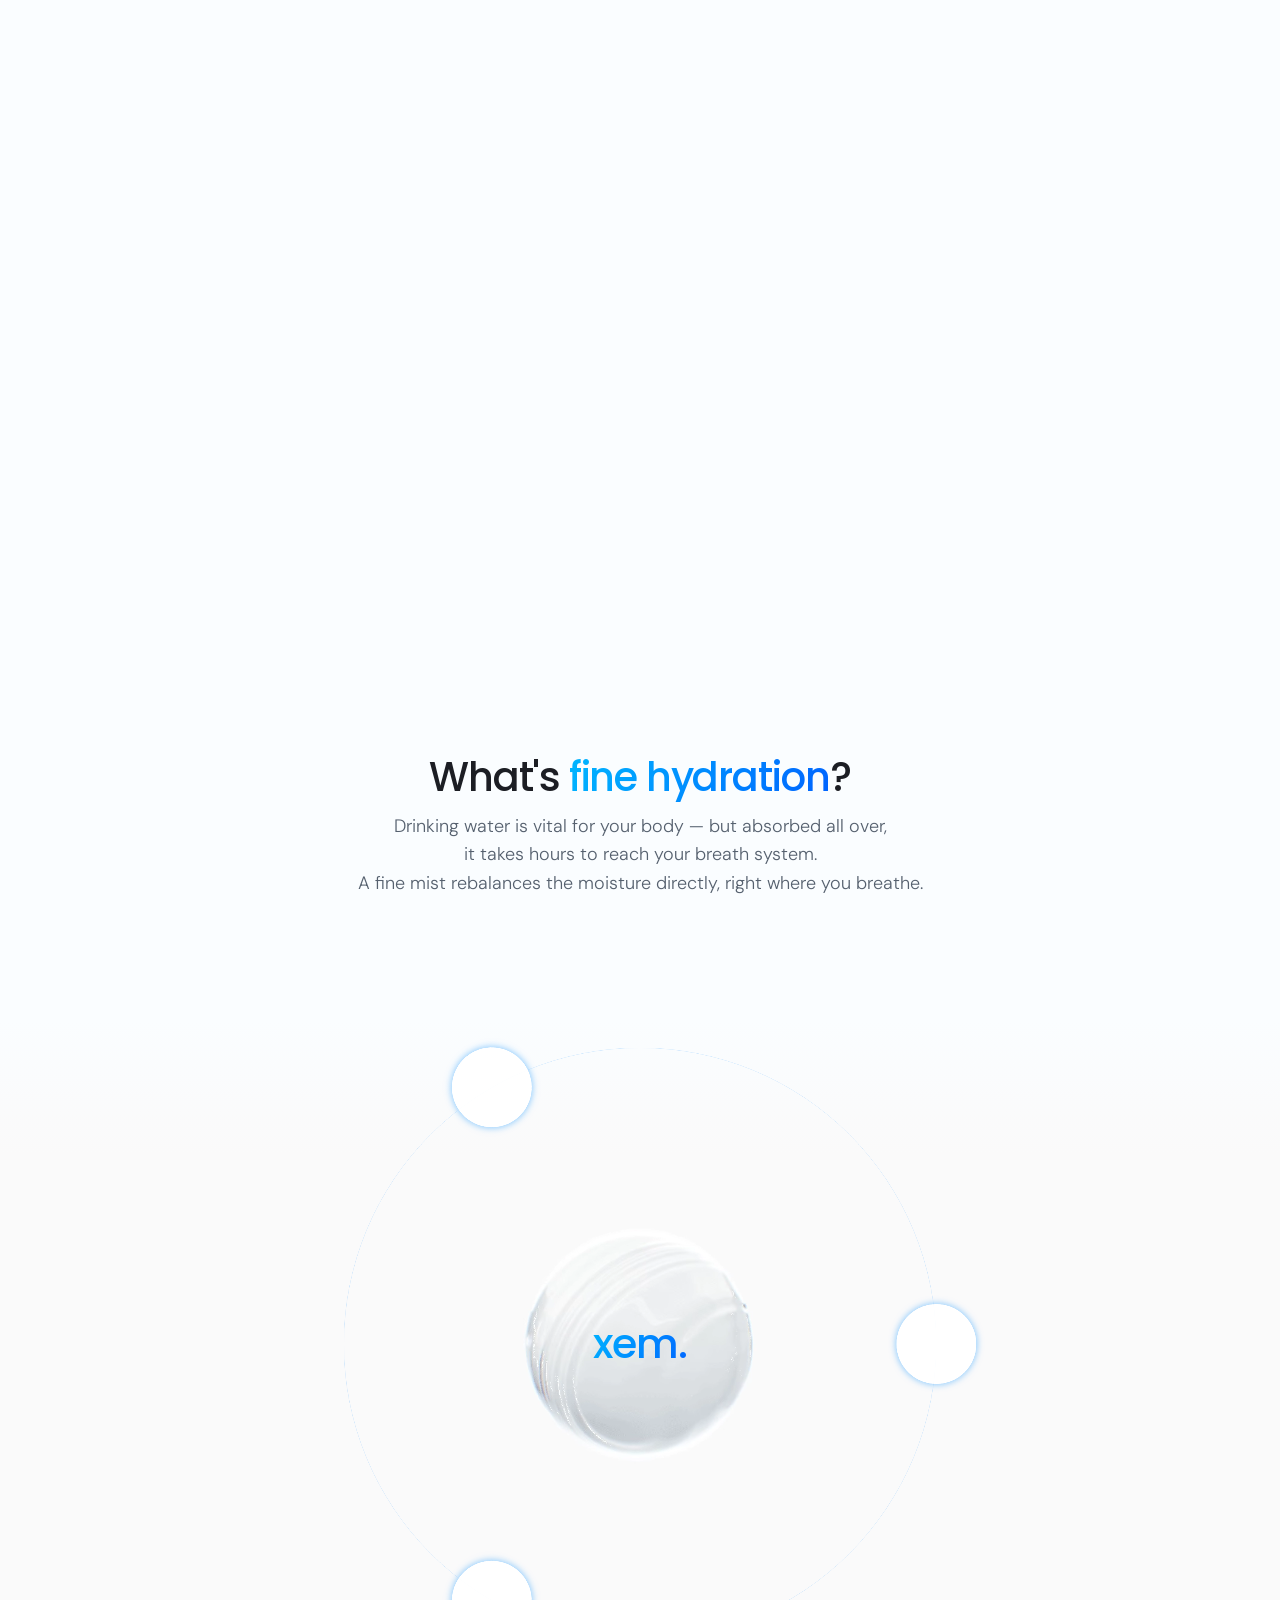
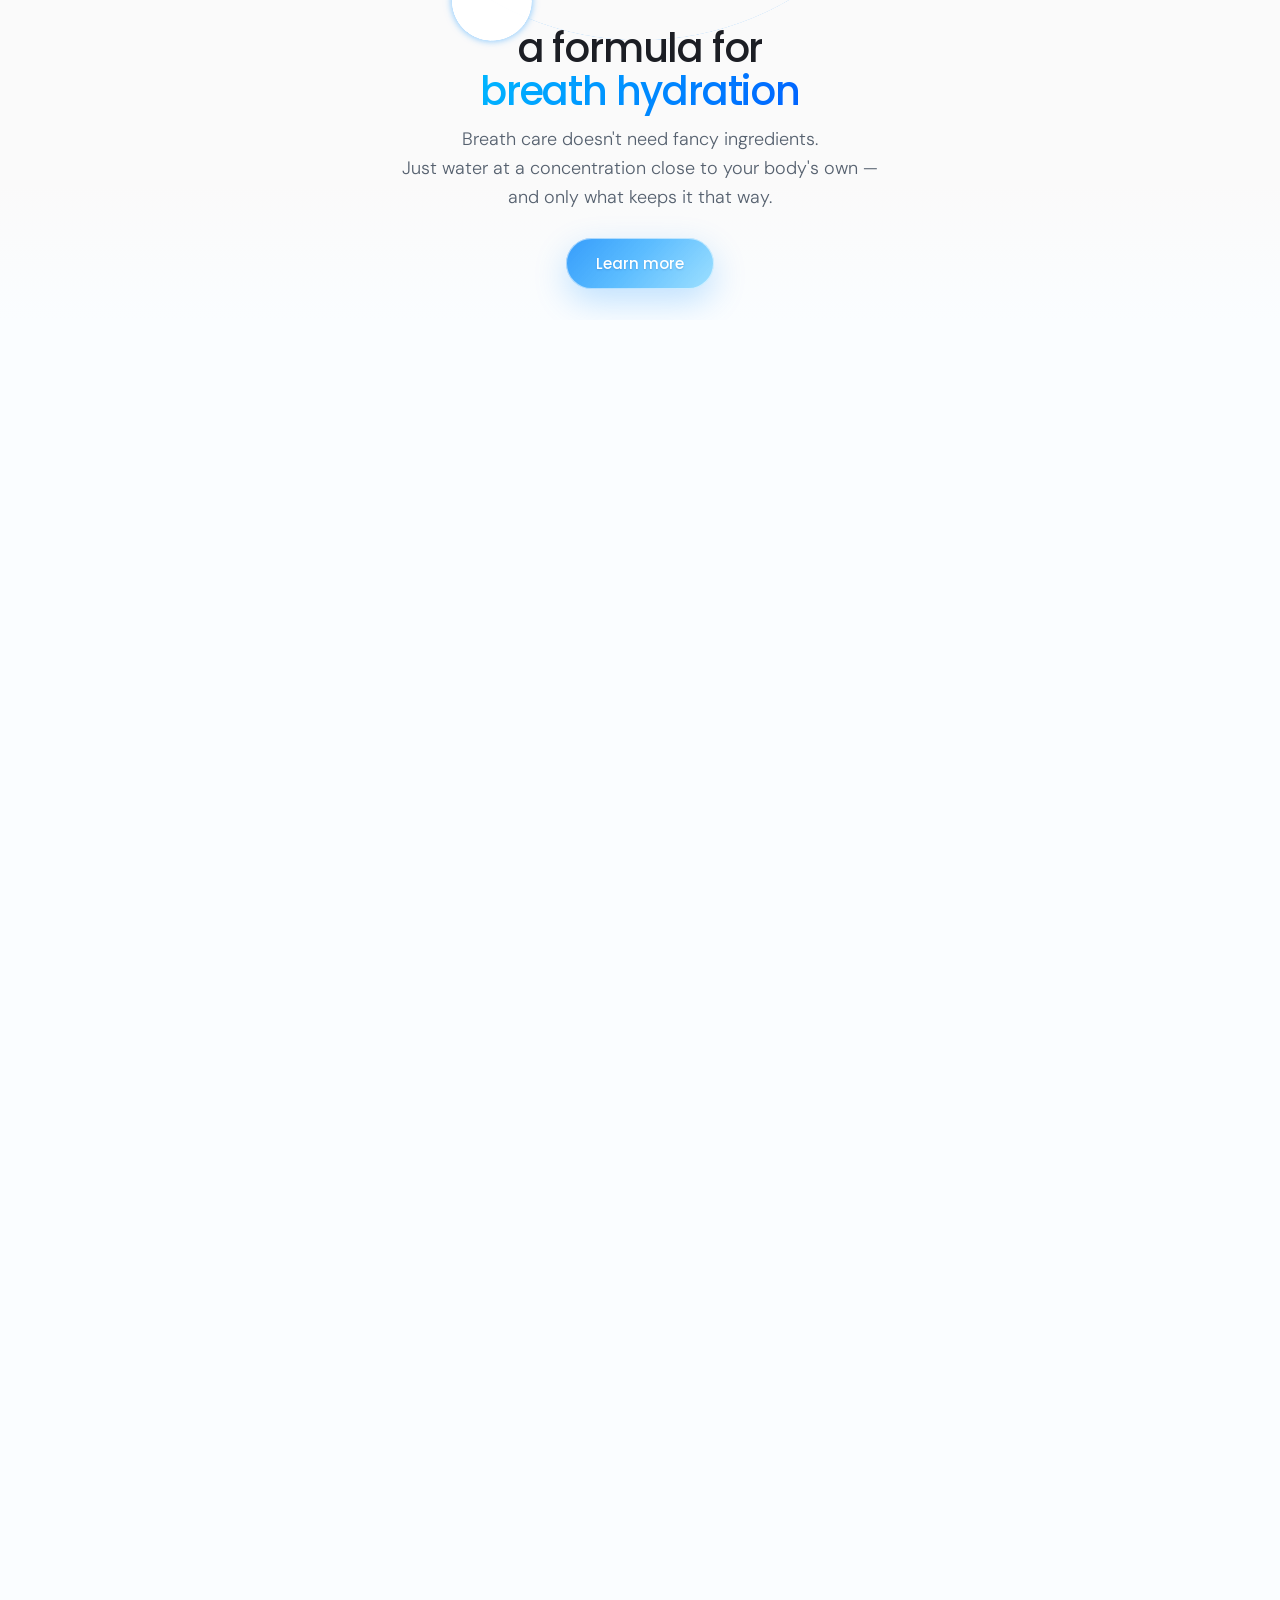
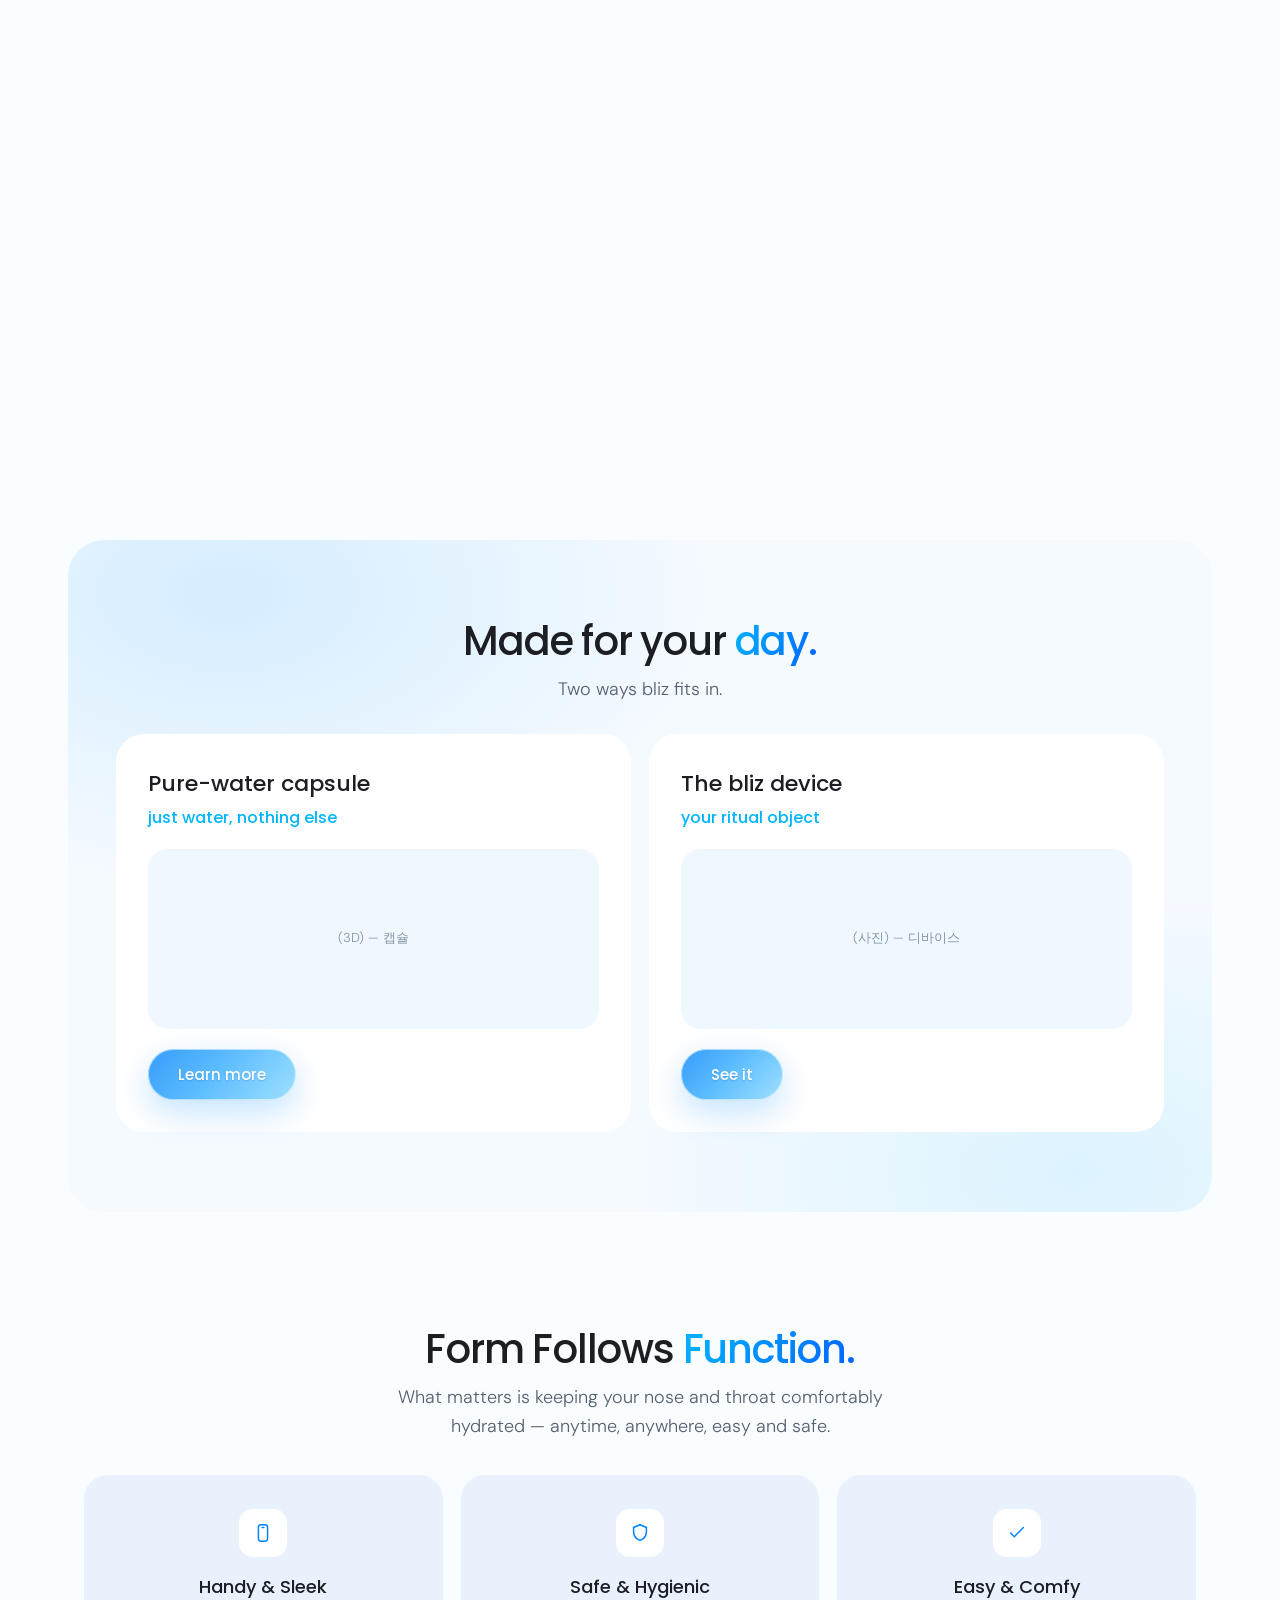
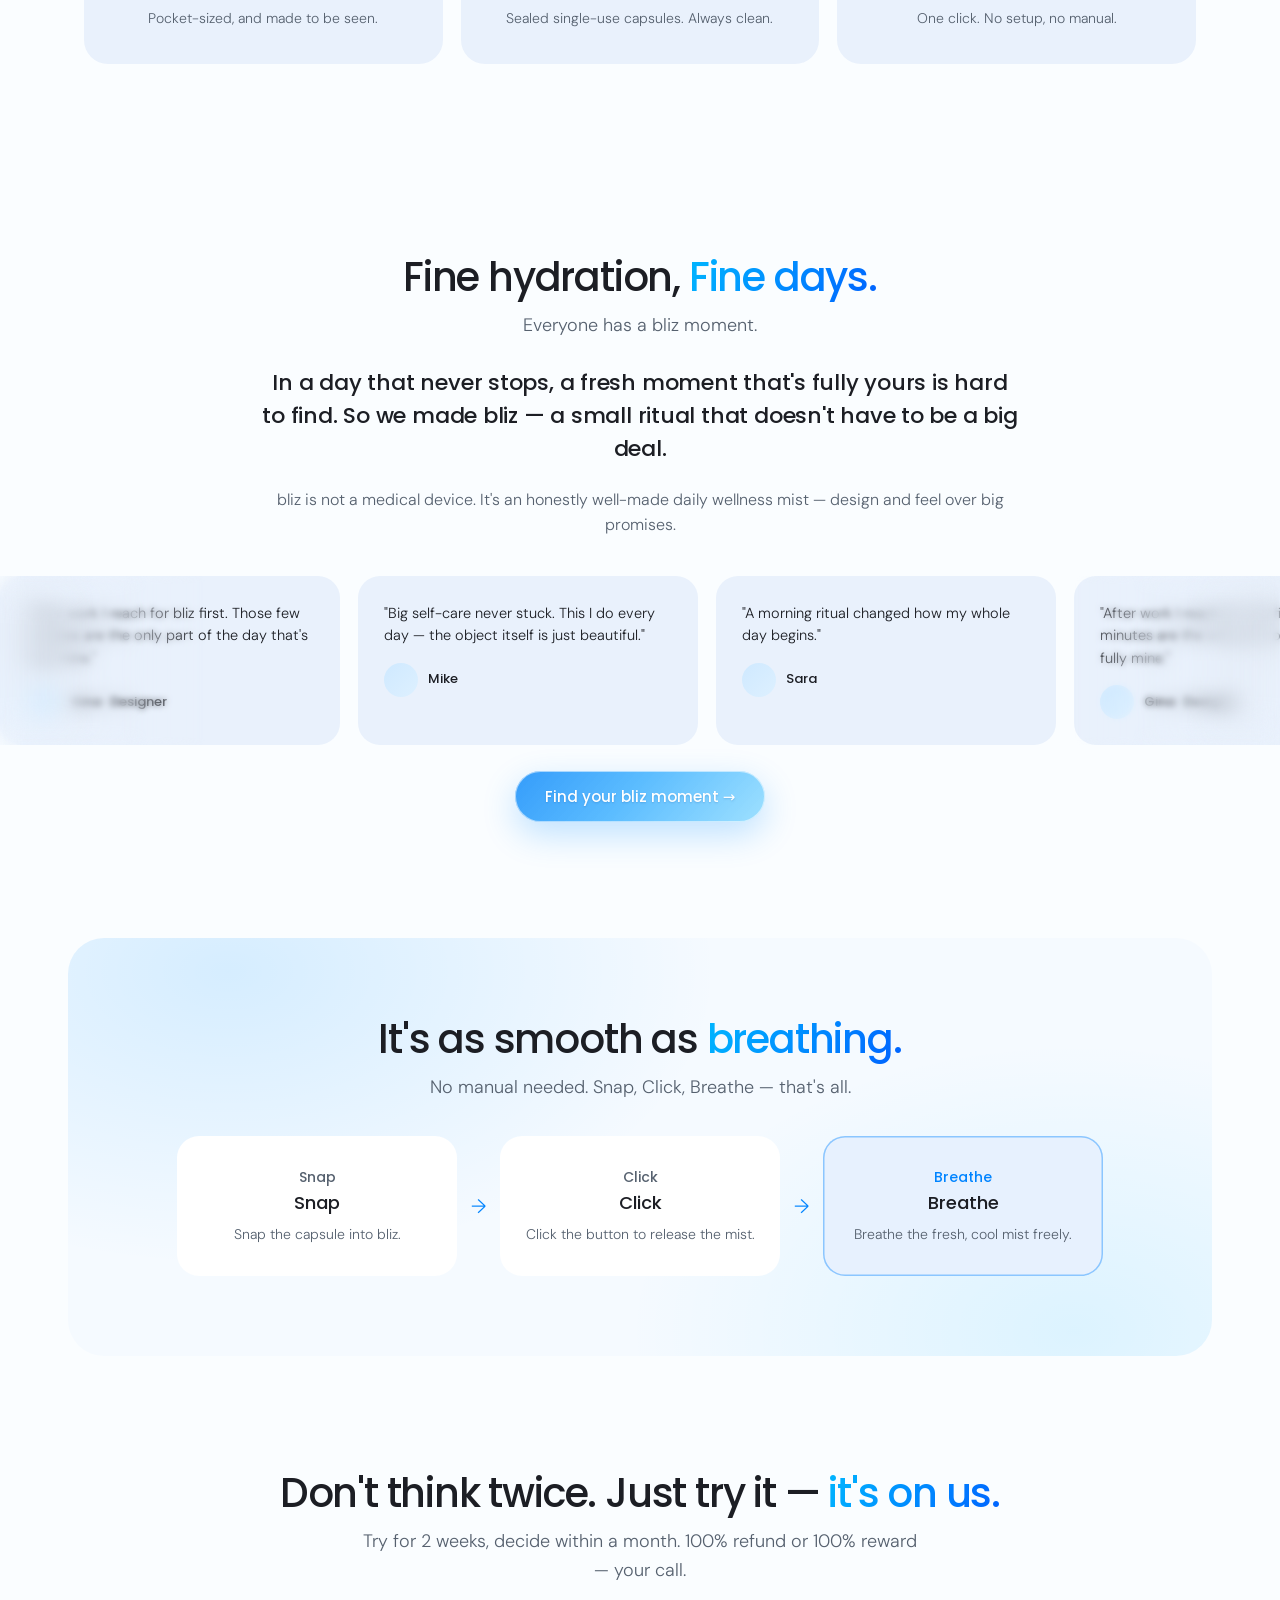
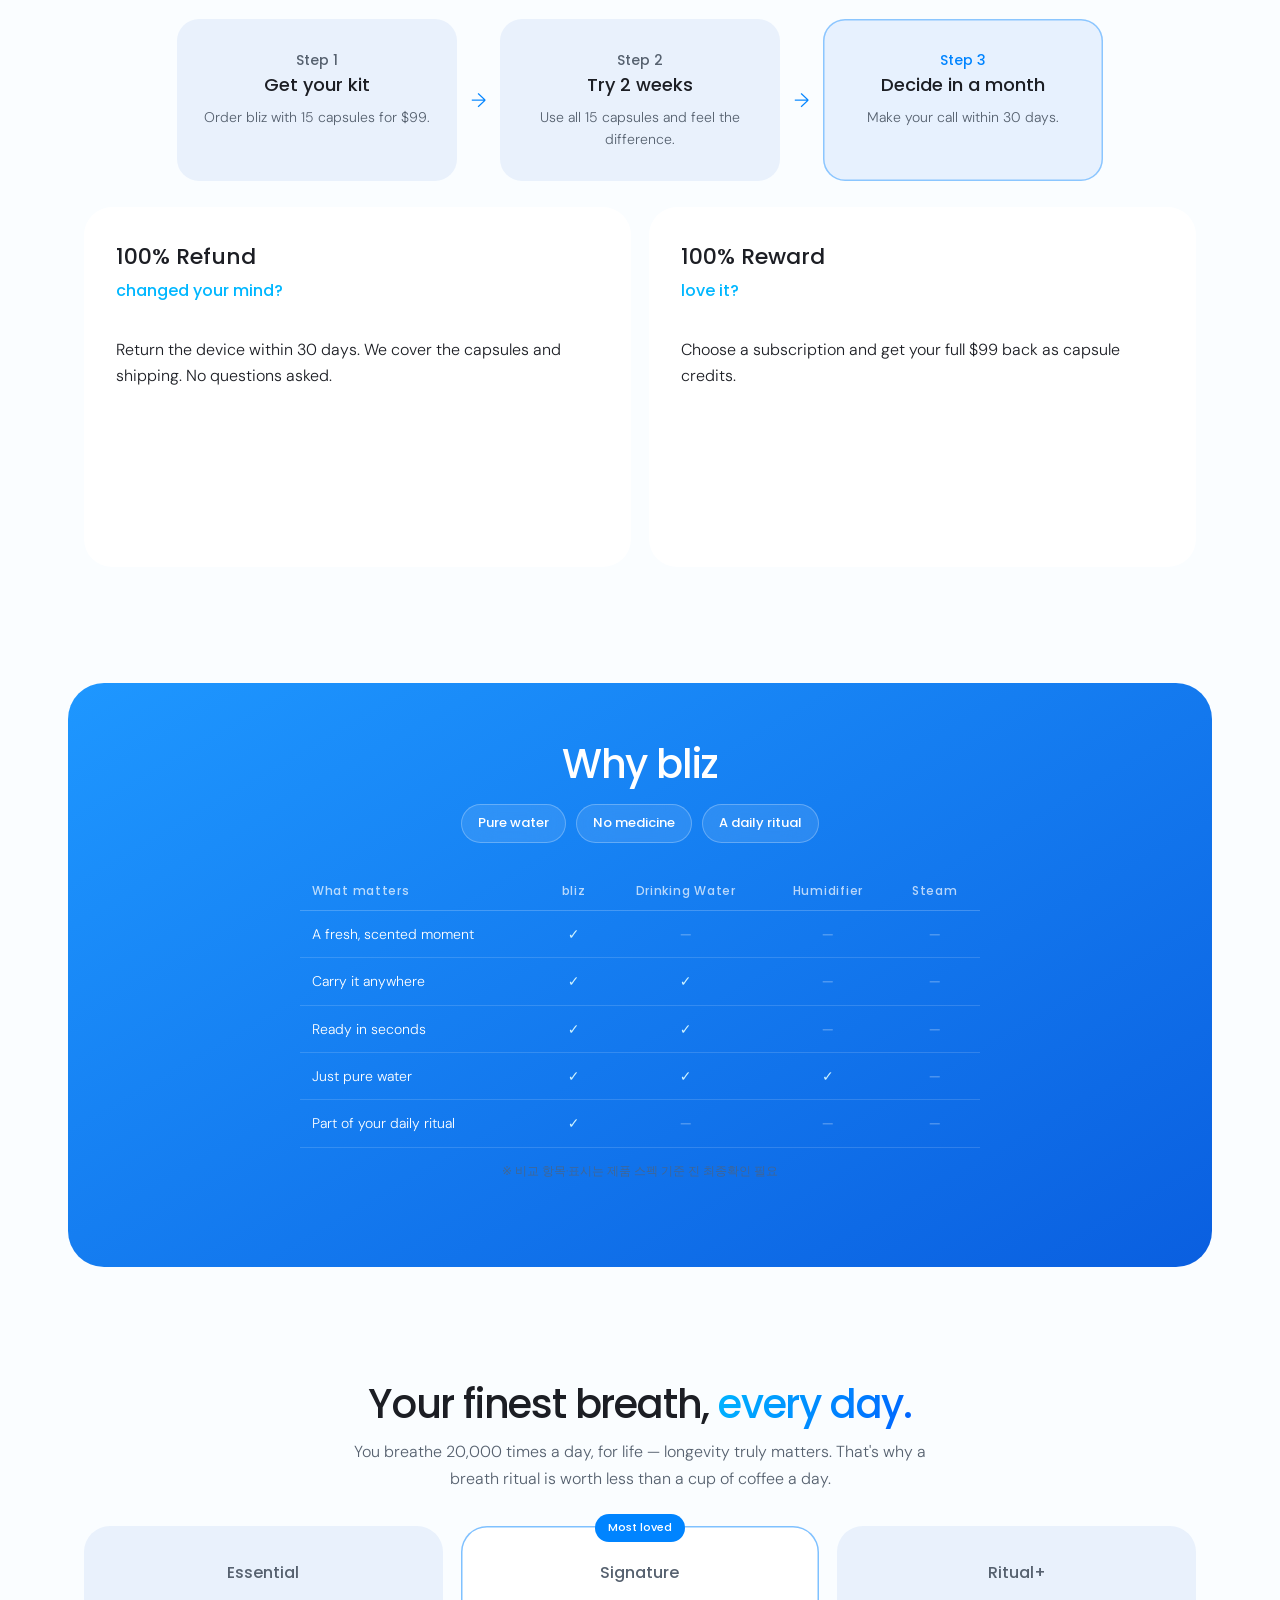
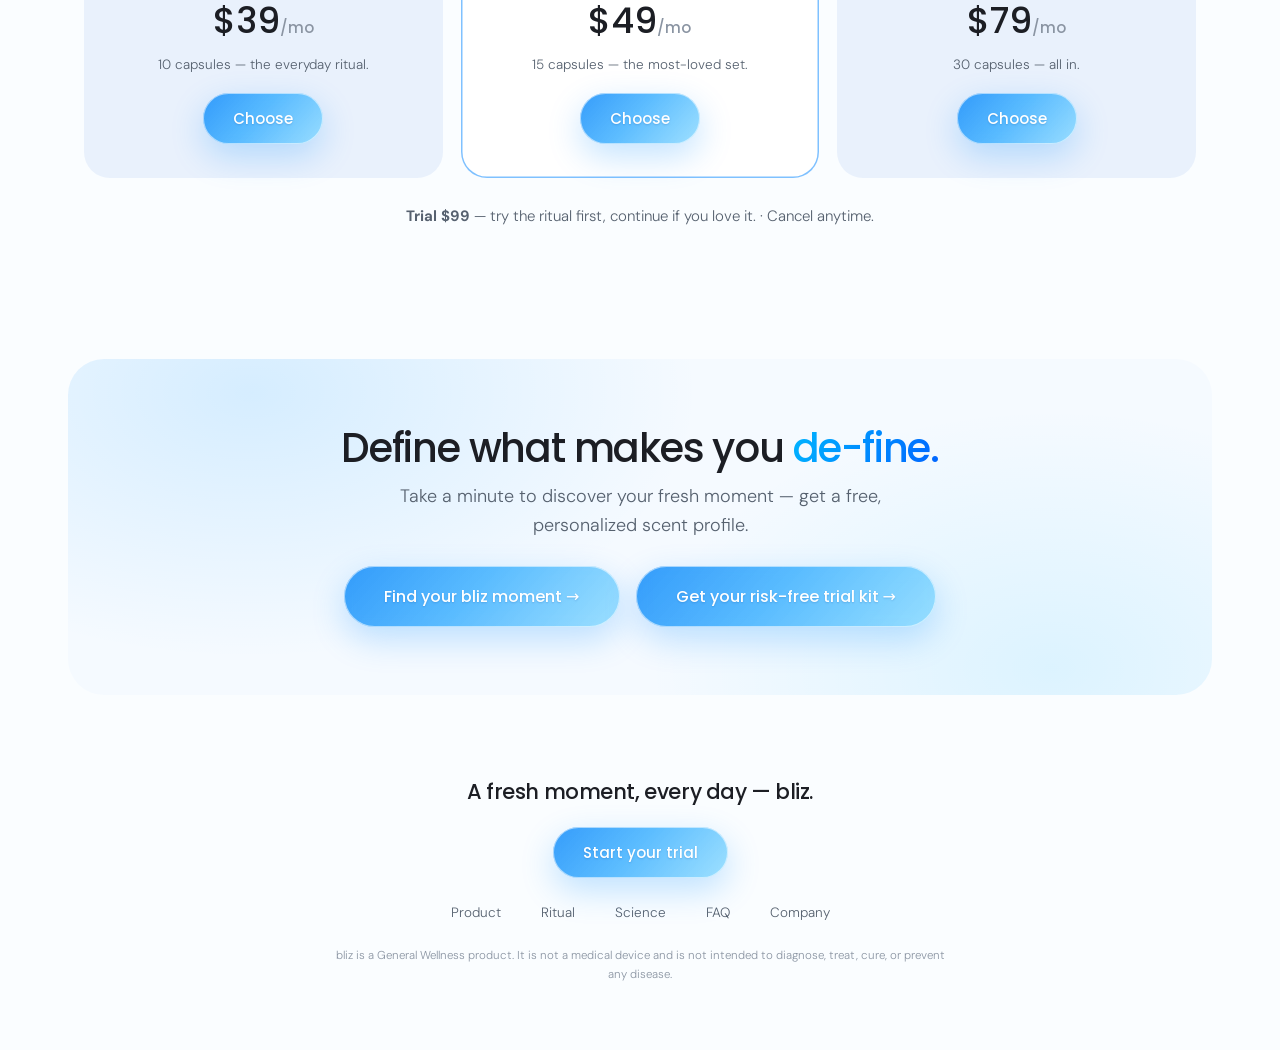
==== commit 2b0982b2: "wip(home v7): save local edits after 8/18 (index.html, blocks_v2.css, assets) Saved on a side branch" ====
--- a/index.html
+++ b/index.html
@@ -1,16 +1,46 @@
 <!doctype html><html lang="en"><head><meta charset="utf-8"><meta name="viewport" content="width=device-width,initial-scale=1,viewport-fit=cover">
 <link rel="preconnect" href="https://fonts.googleapis.com"><link rel="preconnect" href="https://fonts.gstatic.com" crossorigin>
 <link href="https://fonts.googleapis.com/css2?family=Poppins:wght@300;400;500;600&family=DM+Sans:wght@300;400;500&display=swap" rel="stylesheet">
-<link rel="stylesheet" href="blocks_v2.css?v=159">
+<link rel="stylesheet" href="blocks_v2.css?v=171">
 </head><body>
 
 <div class="bg-orbs" aria-hidden="true"><span class="orb orb--a"></span><span class="orb orb--b"></span><span class="orb orb--c"></span><span class="orb orb--d"></span></div>
 
-<nav class="hl-nav" id="nav"><a class="hl-nav__logo"><img src="logo.png" alt="haler"></a><div class="hl-nav__menu"><a>Product</a><a>Ritual</a><a>Science</a></div><div class="hl-nav__act"><a>Log in</a><button class="gbtn gbtn--sm">Start trial</button></div><div class="mnav-right"><button class="gbtn gbtn--sm mnav-cta">Start trial</button><button class="mnav-burger" id="burger" aria-label="Menu"><svg viewBox="0 0 24 24" width="16" height="16" fill="none" stroke="currentColor" stroke-width="2" stroke-linecap="round" stroke-linejoin="round"><path d="M6 9l6 6 6-6"/></svg></button></div></nav>
+<nav class="hl-nav" id="nav"><div class="hl-nav__menu"><a>Product</a><a>Ritual</a><a>Science</a></div><a class="hl-nav__logo"><span class="hl-nav__logoswap"><img class="hl-nav__logo--desk" src="logo-wordmark.png" alt="haler"><img class="hl-nav__logo--sym" src="logo-symbol.png" alt="" aria-hidden="true"></span><img class="hl-nav__logo--mob" src="logo.png" alt="haler"></a><div class="hl-nav__act"><a class="hl-nav__ic" aria-label="My page" title="My page"><svg viewBox="0 0 24 24" width="20" height="20" fill="none" stroke="currentColor" stroke-width="1.6" stroke-linecap="round" stroke-linejoin="round"><circle cx="12" cy="8" r="3.6"/><path d="M4.8 20a7.2 7.2 0 0 1 14.4 0"/></svg></a><a class="hl-nav__ic" aria-label="Cart" title="Cart"><svg viewBox="0 0 24 24" width="20" height="20" fill="none" stroke="currentColor" stroke-width="1.6" stroke-linecap="round" stroke-linejoin="round"><path d="M6 8h12l-1.1 11.2a1.6 1.6 0 0 1-1.6 1.4H8.7a1.6 1.6 0 0 1-1.6-1.4z"/><path d="M9 8V6.4a3 3 0 0 1 6 0V8"/></svg></a><button class="gbtn gbtn--sm">Trial kit</button></div><div class="mnav-right"><button class="gbtn gbtn--sm mnav-cta">Start trial</button><button class="mnav-burger" id="burger" aria-label="Menu"><svg viewBox="0 0 24 24" width="16" height="16" fill="none" stroke="currentColor" stroke-width="2" stroke-linecap="round" stroke-linejoin="round"><path d="M6 9l6 6 6-6"/></svg></button></div></nav>
 
 <div class="nav-hotzone" id="hotzone"></div>
 <div class="mnav-backdrop" id="mbackdrop"></div>
 <div class="mfcta" id="mfcta"><button class="gbtn mfcta__btn">Start your trial</button></div>
+<!-- ★ 모바일 하단 탭바 (5탭) — 탭을 누르면 위로 세부 메뉴 패널이 펼쳐짐 -->
+<div class="mtab-backdrop" id="mtabBackdrop"></div>
+<div class="mtab-panel" id="mtabPanel" role="dialog" aria-modal="true" aria-label="Menu">
+  <div class="mtab-panel__in">
+    <section class="mtab-pane" data-pane="product">
+      <h4 class="mtab-pane__t">Product</h4>
+      <a class="mtab-link">The bliz device</a><a class="mtab-link">xem capsules</a><a class="mtab-link">Starter set</a><a class="mtab-link">Accessories</a>
+    </section>
+    <section class="mtab-pane" data-pane="account">
+      <div class="mtab-authed">
+        <h4 class="mtab-pane__t">Account</h4>
+        <a class="mtab-link">Orders</a><a class="mtab-link">Subscription</a><a class="mtab-link">Addresses</a><a class="mtab-link">Sign out</a>
+      </div>
+      <div class="mtab-guest">
+        <h4 class="mtab-pane__t">Sign in</h4>
+        <p class="mtab-pane__d">Track orders and manage your ritual.</p>
+        <button class="gbtn mtab-cta">Sign in</button>
+        <p class="mtab-signin">New here? <a>Create an account</a></p>
+      </div>
+    </section>
+  </div>
+</div>
+<nav class="mtab" id="mtab" aria-label="Main">
+  <span class="mtab__ind" id="mtabInd" aria-hidden="true"></span>
+  <button class="mtab__item" data-pane="home"><svg viewBox="0 0 24 24" width="22" height="22" fill="none" stroke="currentColor" stroke-width="1.6" stroke-linecap="round" stroke-linejoin="round"><path d="M4 10.5 12 4l8 6.5"/><path d="M6 9.8V20h12V9.8"/></svg><span>Home</span></button>
+  <button class="mtab__item" data-pane="product"><svg viewBox="0 0 24 24" width="22" height="22" fill="none" stroke="currentColor" stroke-width="1.6" stroke-linecap="round" stroke-linejoin="round"><rect x="4.5" y="7" width="15" height="13" rx="3"/><path d="M9 7V5.6A3 3 0 0 1 15 5.6V7"/></svg><span>Product</span></button>
+  <button class="mtab__item mtab__item--cta" data-pane="subscribe"><svg viewBox="0 0 24 24" width="22" height="22" fill="none" stroke="currentColor" stroke-width="1.6" stroke-linecap="round" stroke-linejoin="round"><path d="M20 12a8 8 0 1 1-2.6-5.9"/><path d="M20 4.2V9h-4.8"/></svg><span class="mtab-authed">Subscribe</span><span class="mtab-guest">Trial kit</span></button>
+  <button class="mtab__item" data-pane="archive"><svg viewBox="0 0 24 24" width="22" height="22" fill="none" stroke="currentColor" stroke-width="1.6" stroke-linecap="round" stroke-linejoin="round"><path d="M6.5 4h11a1.5 1.5 0 0 1 1.5 1.5V20l-7-3.6L5 20V5.5A1.5 1.5 0 0 1 6.5 4z"/></svg><span>Archive</span></button>
+  <button class="mtab__item" data-pane="account"><svg viewBox="0 0 24 24" width="22" height="22" fill="none" stroke="currentColor" stroke-width="1.6" stroke-linecap="round" stroke-linejoin="round"><circle cx="12" cy="8.2" r="3.6"/><path d="M5 20a7 7 0 0 1 14 0"/></svg><span>Account</span></button>
+</nav>
 <div class="mnav-panel" id="mpanel"><div class="mnav-panel__in"><a class="mnav-link">Product</a><a class="mnav-link">Ritual</a><a class="mnav-link">Science</a><div class="mnav-foot"><span>Instagram</span><span>Support</span><span>Legal</span></div></div></div>
 
 <!-- S1. HERO -->
@@ -35,6 +65,7 @@
   <!-- S2. 문제제기 (실사 이미지 카드 2줄 무한 슬라이드 — 데스크탑은 1번째 줄만 노출) -->
   <section class="hl-sec hl-sec--carousel">
     <div class="hl-marquee">
+      <span class="hl-marquee__edge hl-marquee__edge--l" aria-hidden="true"><i></i><i></i><i></i></span><span class="hl-marquee__edge hl-marquee__edge--r" aria-hidden="true"><i></i><i></i><i></i></span>
       <div class="hl-marquee__track">
         <div class="hl-mcard"><img class="hl-mcard__img" src="photos/mold-spores.jpg" alt="Mold spores"><img class="hl-mcard__img hl-mcard__img--b1" src="photos/mold-spores.jpg" alt="" aria-hidden="true"><img class="hl-mcard__img hl-mcard__img--b2" src="photos/mold-spores.jpg" alt="" aria-hidden="true"><img class="hl-mcard__img hl-mcard__img--b3" src="photos/mold-spores.jpg" alt="" aria-hidden="true"><span class="hl-mcard__tone"></span><span class="hl-mcard__label">Mold spores</span></div>
         <div class="hl-mcard"><img class="hl-mcard__img" src="photos/pet-hair.jpg" alt="Pet hair"><img class="hl-mcard__img hl-mcard__img--b1" src="photos/pet-hair.jpg" alt="" aria-hidden="true"><img class="hl-mcard__img hl-mcard__img--b2" src="photos/pet-hair.jpg" alt="" aria-hidden="true"><img class="hl-mcard__img hl-mcard__img--b3" src="photos/pet-hair.jpg" alt="" aria-hidden="true"><span class="hl-mcard__tone"></span><span class="hl-mcard__label">Pet hair</span></div>
@@ -157,6 +188,7 @@
       <p class="hl-guide__auth">bliz is not a medical device. It's an honestly well-made daily wellness mist — design and feel over big promises.</p>
     </div>
     <div class="hl-marquee hl-marquee--testi">
+      <span class="hl-marquee__edge hl-marquee__edge--l" aria-hidden="true"><i></i><i></i><i></i></span><span class="hl-marquee__edge hl-marquee__edge--r" aria-hidden="true"><i></i><i></i><i></i></span>
       <div class="hl-marquee__track">
         <div class="hl-tcard"><p>"After work I reach for bliz first. Those few minutes are the only part of the day that's fully mine."</p><div class="who"><span class="av"></span><span class="nm">Gina · Designer</span></div></div>
         <div class="hl-tcard"><p>"Big self-care never stuck. This I do every day — the object itself is just beautiful."</p><div class="who"><span class="av"></span><span class="nm">Mike</span></div></div>
@@ -183,7 +215,7 @@
   </section>
 
   <!-- S9. 트라이얼 키트 -->
-  <section class="hl-sec">
+  <section class="hl-sec" id="trialSec">
     <h2 class="hl-h2">Don't think twice. Just try it — <span class="ac">it's on us.</span></h2>
     <p class="hl-sub">Try for 2 weeks, decide within a month. 100% refund or 100% reward — your call.</p>
     <div class="hl-steps">
@@ -461,6 +493,70 @@
    rafScrollFns.push(magicScrub);
    window.addEventListener('resize',magicScrub);
  }
+ /* ★ 모바일 하단 탭바 — 탭을 누르면 세부 메뉴 패널이 펼쳐지고, 같은 탭·배경·ESC로 닫힘.
+    로그인 여부는 body.is-authed 로 전환(기본 비로그인) — window.setAuthed(true/false) 로 데모 확인 가능 */
+ var mtab=document.getElementById('mtab'), mtabPanel=document.getElementById('mtabPanel'),
+     mtabBd=document.getElementById('mtabBackdrop'), mtabInd=document.getElementById('mtabInd');
+ if(mtab && mtabPanel && mtabBd && mtabInd){
+   var mtabItems=[].slice.call(mtab.querySelectorAll('.mtab__item'));
+   var mtabPanes=[].slice.call(mtabPanel.querySelectorAll('.mtab-pane'));
+   var mtabHome=mtab.querySelector('.mtab__item--cta') || mtabItems[0]; /* 아무것도 안 열렸을 때 인디케이터 기본 자리 */
+   var mtabOpen=null;
+   /* 인디케이터를 해당 탭 중심으로 이동시키고, 그 탭 아이콘만 흰색으로 */
+   function mtabSetInd(el,animate){
+     if(!el) return;
+     if(animate===false) mtabInd.style.transition='none';
+     var bar=mtab.getBoundingClientRect(), r=el.getBoundingClientRect();
+     mtabInd.style.transform='translateX('+(r.left-bar.left+r.width/2).toFixed(1)+'px)';
+     mtabItems.forEach(function(b){ b.classList.toggle('is-on', b===el); });
+     if(animate===false){ void mtabInd.offsetWidth; mtabInd.style.transition=''; }
+   }
+   function mtabClose(){
+     mtabOpen=null;
+     mtabPanel.classList.remove('open'); mtabBd.classList.remove('open');
+     mtabSetInd(mtabHome);           /* 닫히면 CTA 자리로 되돌아감 */
+   }
+   var mtabInner=mtabPanel.querySelector('.mtab-panel__in');
+   function mtabPane(name){
+     mtabPanes.forEach(function(p){ p.classList.toggle('is-on', p.dataset.pane===name); });
+     if(mtabInner) mtabInner.scrollTop=0;
+   }
+   function mtabShow(name){
+     var el=mtabItems.filter(function(b){ return b.dataset.pane===name; })[0];
+     var hasPane=mtabPanes.some(function(p){ return p.dataset.pane===name; });
+     mtabSetInd(el);                       /* 인디케이터는 어떤 탭이든 따라 이동 */
+     if(!hasPane){                         /* 세부 창이 없는 탭 — 패널 닫고 해당 위치로 이동 */
+       mtabPanel.classList.remove('open'); mtabBd.classList.remove('open'); mtabOpen=null;
+       if(name==='home') window.scrollTo({top:0,behavior:'smooth'});
+       else if(name==='subscribe'){ var t=document.getElementById('trialSec'); if(t) t.scrollIntoView({behavior:'smooth',block:'start'}); }
+       return;
+     }
+     if(mtabOpen===name){ mtabClose(); return; }   /* 같은 탭 → 닫기 */
+     if(mtabOpen){                                  /* 열린 채 다른 탭 → 내용만 크로스페이드 */
+       if(mtabInner) mtabInner.classList.add('is-swapping');
+       mtabOpen=name;
+       setTimeout(function(){ mtabPane(name); if(mtabInner) mtabInner.classList.remove('is-swapping'); },180);
+       return;
+     }
+     mtabOpen=name;
+     mtabPane(name);
+     mtabPanel.classList.add('open'); mtabBd.classList.add('open');
+   }
+   mtabItems.forEach(function(b){
+     b.addEventListener('click',function(e){ e.stopPropagation(); mtabShow(b.dataset.pane); });
+   });
+   mtabBd.addEventListener('click',mtabClose);
+   document.addEventListener('keydown',function(e){ if(e.key==='Escape') mtabClose(); });
+   function mtabSync(){
+     if(window.innerWidth>768){ mtabClose(); return; }
+     var cur=mtabOpen ? mtabItems.filter(function(b){ return b.dataset.pane===mtabOpen; })[0] : mtabHome;
+     mtabSetInd(cur,false);          /* 리사이즈 중엔 애니메이션 없이 위치만 재계산 */
+   }
+   mtabSetInd(mtabHome,false);
+   window.addEventListener('resize',mtabSync,{passive:true});
+   window.addEventListener('load',function(){ mtabSetInd(mtabOpen?null:mtabHome,false); });
+   window.setAuthed=function(v){ document.body.classList.toggle('is-authed',!!v); mtabClose(); };
+ }
  var burger=document.getElementById('burger'), mpanel=document.getElementById('mpanel'), mbackdrop=document.getElementById('mbackdrop');
  function setMenu(open){ nav.classList.toggle('is-open',open); mpanel.classList.toggle('open',open); mbackdrop.classList.toggle('open',open); if(open){clearTimeout(hideTimer);setNavHidden(false);setCtaHidden(false);hotzone.classList.remove('armed');} else armTimer(); }
  if(burger){
--- a/blocks_v2.css
+++ b/blocks_v2.css
@@ -78,12 +78,7 @@
 .hl-sec{padding:96px 16px}
 .hl-sec--tight{padding:72px 16px}
 .hl-sec--hook{padding:220px 16px}
-/* 캐러셀 섹션 — 검정~곤색~파랑 확산 그라데이션, 처음부터 자연스럽게 밝은 배경으로 복귀 */
-.hl-sec--carousel{position:relative;isolation:isolate}
-.hl-sec--carousel::before{content:"";position:absolute;top:0;bottom:0;left:calc(50% - 50vw);width:100vw;z-index:-1;pointer-events:none;
-  background:linear-gradient(160deg,#04060C 0%,#0A1330 40%,#0E1F45 70%,#0E1F45 100%);
-  -webkit-mask-image:linear-gradient(180deg,#000 0%,transparent 100%);
-  mask-image:linear-gradient(180deg,#000 0%,transparent 100%)}
+/* 캐러셀 섹션 — 페이지 기본 배경 그대로(다크 그라데이션 제거) */
 
 /* 의미있는 블록 컨테이너 (테두리 0) */
 .hl-block{position:relative;border-radius:36px;margin:20px 0;overflow:hidden;border:none}
@@ -155,9 +150,22 @@
 .hl-stake p{font-family:var(--fd);font-weight:500;font-size:15px;color:var(--ink);margin:0}
 
 /* 2b. 무한 슬라이드 캐러셀(실사 이미지+캡션) — 데스크탑: 기존 1줄(3:4, 그림자) 그대로. 모바일 전용 2줄·정사각형·그림자없음은 반응형 블록에서 오버라이드 */
-.hl-marquee{width:100vw;margin:34px calc(50% - 50vw) 14px;overflow:hidden;
-  -webkit-mask-image:linear-gradient(90deg,transparent,#000 12%,#000 88%,transparent);
-  mask-image:linear-gradient(90deg,transparent,#000 12%,#000 88%,transparent)}
+.hl-marquee{position:relative;width:100vw;margin:34px calc(50% - 50vw) 14px;overflow:hidden}
+/* 양옆 마감 — 흰색 페이드(마스크) 대신 점진 블러.
+   backdrop-filter 한 겹 + 마스크는 경계가 뚝 끊겨 보여서, 블러 강도가 다른 3겹을 겹쳐 자연스러운 그라데이션을 만든다. */
+.hl-marquee__edge{position:absolute;top:0;bottom:0;width:16%;z-index:3;pointer-events:none}
+.hl-marquee__edge--l{left:0}
+.hl-marquee__edge--r{right:0;transform:scaleX(-1)}
+.hl-marquee__edge i{position:absolute;inset:0;display:block}
+.hl-marquee__edge i:nth-child(1){-webkit-backdrop-filter:blur(3px);backdrop-filter:blur(3px);
+  -webkit-mask-image:linear-gradient(90deg,#000 0%,#000 58%,transparent 100%);
+  mask-image:linear-gradient(90deg,#000 0%,#000 58%,transparent 100%)}
+.hl-marquee__edge i:nth-child(2){-webkit-backdrop-filter:blur(9px);backdrop-filter:blur(9px);
+  -webkit-mask-image:linear-gradient(90deg,#000 0%,#000 26%,transparent 72%);
+  mask-image:linear-gradient(90deg,#000 0%,#000 26%,transparent 72%)}
+.hl-marquee__edge i:nth-child(3){-webkit-backdrop-filter:blur(20px);backdrop-filter:blur(20px);
+  -webkit-mask-image:linear-gradient(90deg,#000 0%,transparent 46%);
+  mask-image:linear-gradient(90deg,#000 0%,transparent 46%)}
 .hl-marquee__track{display:flex;align-items:flex-start;gap:18px;width:max-content;animation:marquee 38s linear infinite}
 .hl-marquee__track--b{display:none}
 .hl-marquee:hover .hl-marquee__track{animation-play-state:paused}
@@ -315,23 +323,44 @@
 .nav-hotzone.armed{pointer-events:auto}
 /* 모바일 하단 플로팅 CTA바 — navbar와 동일한 등장/숨김 규칙(스크롤 올리면 등장) */
 .mfcta{display:none}
-.hl-nav__logo{display:flex;align-items:center}
-.hl-nav__logo img{height:26px;width:auto;max-width:140px;display:block;transition:filter .3s ease}
-.hl-nav__menu{position:absolute;left:50%;transform:translateX(-50%);display:flex;gap:26px}
+/* 데스크탑 nav 구성 — 왼쪽 메뉴 / 가운데 워드마크 로고 / 오른쪽 마이페이지·장바구니·트라이얼 */
+.hl-nav__logo{position:absolute;left:50%;top:50%;transform:translate(-50%,-50%);display:flex;align-items:center;cursor:pointer}
+.hl-nav__logo img{height:19px;width:auto;max-width:120px;display:block;transition:filter .3s ease}
+.hl-nav__logo .hl-nav__logo--mob{display:none}
+/* 로고 호버 — 워드마크가 위로 빠지고 심볼이 아래에서 올라옴(슬라이드 인-아웃) */
+.hl-nav__logoswap{position:relative;display:block;width:60px;height:28px;overflow:hidden}
+.hl-nav__logoswap img{position:absolute;left:50%;top:50%;
+  transition:transform .48s cubic-bezier(.22,1,.36,1),opacity .3s ease,filter .3s ease}
+.hl-nav__logoswap .hl-nav__logo--desk{height:19px;transform:translate(-50%,-50%)}
+.hl-nav__logoswap .hl-nav__logo--sym{height:24px;transform:translate(-50%,90%);opacity:0}
+.hl-nav__logo:hover .hl-nav__logoswap .hl-nav__logo--desk{transform:translate(-50%,-190%);opacity:0}
+.hl-nav__logo:hover .hl-nav__logoswap .hl-nav__logo--sym{transform:translate(-50%,-50%);opacity:1}
+@media (prefers-reduced-motion:reduce){.hl-nav__logoswap img{transition:opacity .2s ease}}
+.hl-nav__menu{display:flex;align-items:center;gap:26px}
 .hl-nav__menu a,.hl-nav__act a{font-family:var(--fd);font-weight:500;font-size:14px;text-decoration:none;transition:color .3s ease}
-.hl-nav__act{display:flex;align-items:center;gap:14px}
+.hl-nav__menu a,.hl-nav__ic{cursor:pointer}
+.hl-nav__act{display:flex;align-items:center;gap:12px}
+.hl-nav__ic{display:flex;align-items:center;justify-content:center;width:34px;height:34px;border-radius:50%;
+  transition:background .25s ease,color .3s ease}
+.hl-nav__ic svg{display:block}
+.hl-nav__ic:hover{background:rgba(255,255,255,.16)}
+.hl-nav.is-scrolled .hl-nav__ic:hover{background:rgba(0,132,255,.09)}
 /* 기본(히어로 위): 흰색 */
-.hl-nav__menu a,.hl-nav__act a{color:#fff}
+.hl-nav__menu a,.hl-nav__act a,.hl-nav__ic{color:#fff}
 .hl-nav__logo img{filter:brightness(0) invert(1)}
 /* 스크롤 후: 밝은 글래스 + 다크 + 원색 로고 */
 .hl-nav.is-scrolled{background:rgba(255,255,255,.62);-webkit-backdrop-filter:blur(22px) saturate(1.5);backdrop-filter:blur(22px) saturate(1.5)}
-.hl-nav.is-scrolled .hl-nav__menu a,.hl-nav.is-scrolled .hl-nav__act a{color:var(--ink2)}
+.hl-nav.is-scrolled .hl-nav__menu a,.hl-nav.is-scrolled .hl-nav__act a,.hl-nav.is-scrolled .hl-nav__ic{color:var(--ink2)}
 .hl-nav.is-scrolled .hl-nav__logo img{filter:none}
 /* ★ 모바일 내비 — haler-web MobileNavbar.tsx 포팅 (필 + 아래로 확장되는 글래스 패널) */
 .mnav-right,.mnav-panel{display:none}
 @media (max-width:768px){
   .hl-nav{width:calc(100% - 48px);height:48px;padding:0 5px 0 20px;justify-content:space-between}
   .hl-nav__menu,.hl-nav__act{display:none}
+  /* 모바일 nav는 기존 구성 유지 — 로고 왼쪽 고정 + 심볼 포함 */
+  .hl-nav__logo{position:static;transform:none}
+  .hl-nav__logoswap{display:none}
+  .hl-nav__logo .hl-nav__logo--mob{display:block;height:26px;max-width:140px}
   .mnav-right{display:flex;align-items:center;gap:8px}
   .mnav-cta{height:38px;padding:0 18px;display:inline-flex;align-items:center;transition:background .3s ease,color .3s ease,border-color .3s ease}
   .mnav-burger{width:38px;height:38px;flex:0 0 38px;display:flex;align-items:center;justify-content:center;border-radius:50%;padding:0;cursor:pointer;
@@ -590,3 +619,76 @@
 
 /* fine hydration 정의 섹션: 소제목 3줄 유지 위해 폭 확대(데스크탑만) */
 @media (min-width:769px){ .hl-sec--define .hl-sub{max-width:600px} }
+
+/* ============================================================
+   ★ 모바일 하단 탭바 (5탭) + 펼쳐지는 세부 메뉴 패널
+   - 상단 hl-nav는 코드를 남겨두고 모바일에서만 숨김(추후 재적용 가능)
+   - 로그인 여부는 body.is-authed 로 전환 (기본=비로그인)
+   ============================================================ */
+.mtab,.mtab-panel,.mtab-backdrop{display:none}
+body:not(.is-authed) .mtab-authed{display:none}
+body.is-authed .mtab-guest{display:none}
+
+@media (max-width:768px){
+  /* 상단 네비·기존 CTA 바는 하단 탭바로 대체 (코드는 유지) */
+  .hl-nav,.mfcta,.nav-hotzone{display:none}
+
+  /* 아이콘 전용 pill 바 — 테두리 없음, 프로스트 약하게, 좌우·하단 여백 동일(8px) */
+  .mtab{--mtab-inset:calc(5vw + 7px);
+    display:flex;position:fixed;left:var(--mtab-inset);right:var(--mtab-inset);bottom:var(--mtab-inset);z-index:44;
+    align-items:stretch;justify-content:space-between;gap:2px;padding:6px;border-radius:999px;
+    background:rgba(255,255,255,.46);
+    -webkit-backdrop-filter:blur(12px) saturate(1.3);backdrop-filter:blur(12px) saturate(1.3);
+    box-shadow:0 10px 30px rgba(10,40,90,.14)}
+  .mtab__item{position:relative;flex:1 1 0;min-width:0;height:48px;
+    display:flex;align-items:center;justify-content:center;
+    border:none;background:none;padding:0;cursor:pointer;color:var(--ink2);
+    transition:color .25s ease}
+  .mtab__item span{display:none}          /* 라벨 없이 아이콘만 */
+  .mtab__item svg{display:block;position:relative;z-index:1}
+  /* 선택 표시 — 공용 원형 인디케이터가 선택한 탭으로 슬라이드(테두리 없음).
+     기본 위치는 CTA 탭, 탭을 고르면 그쪽으로 이동 */
+  .mtab__ind{position:absolute;top:50%;left:0;width:44px;height:44px;margin:-22px 0 0 -22px;border-radius:50%;
+    background:linear-gradient(132deg,rgba(20,140,250,.86) 0%,rgba(52,172,255,.80) 46%,rgba(126,214,255,.74) 100%);
+    -webkit-backdrop-filter:blur(7px) saturate(1.5);backdrop-filter:blur(7px) saturate(1.5);
+    box-shadow:0 8px 24px rgba(0,140,255,.24);
+    transform:translateX(0);pointer-events:none;
+    transition:transform .62s cubic-bezier(.32,.72,0,1)}
+  .mtab__item.is-on{color:#fff}
+
+  /* 세부 메뉴 패널 — 탭바 위로 펼쳐짐 */
+  .mtab-panel{--mtab-inset:calc(5vw + 7px);
+    display:block;position:fixed;left:var(--mtab-inset);right:var(--mtab-inset);bottom:calc(var(--mtab-inset) + 68px);z-index:43;
+    border-radius:28px;overflow:hidden;color:#fff;
+    background:linear-gradient(155deg,rgba(10,95,224,.94) 0%,rgba(30,150,250,.92) 45%,rgba(120,205,255,.90) 100%);
+    -webkit-backdrop-filter:blur(18px) saturate(1.5);backdrop-filter:blur(18px) saturate(1.5);
+    box-shadow:inset 0 0 0 1px rgba(255,255,255,.5),0 18px 50px rgba(0,80,180,.3);
+    max-height:0;opacity:0;pointer-events:none;
+    transition:max-height .55s cubic-bezier(.32,.72,0,1),opacity .45s ease}
+  .mtab-panel.open{max-height:min(62vh,520px);opacity:1;pointer-events:auto}
+  /* 열린 채 다른 탭으로 바꿀 때 내용만 크로스페이드 */
+  .mtab-panel__in{transition:opacity .18s ease}
+  .mtab-panel__in.is-swapping{opacity:0}
+  .mtab-panel__in{padding:22px 24px 24px;text-align:left;max-height:min(62vh,520px);overflow-y:auto;-webkit-overflow-scrolling:touch}
+  .mtab-pane{display:none}
+  .mtab-pane.is-on{display:block}
+  .mtab-pane__t{font-family:var(--fd);font-weight:500;font-size:13px;letter-spacing:.12em;text-transform:uppercase;
+    opacity:.72;margin:0 0 14px}
+  .mtab-pane__d{font-size:14.5px;line-height:1.5;opacity:.9;margin:0 0 18px}
+  .mtab-link{display:block;font-family:var(--fd);font-weight:500;font-size:24px;letter-spacing:-.03em;
+    line-height:1.15;color:#fff;text-decoration:none;padding:9px 0;transition:opacity .2s}
+  .mtab-link:active{opacity:.6}
+  .mtab-cta{width:100%;justify-content:center;color:var(--deep);text-shadow:none;
+    background:linear-gradient(132deg,rgba(255,255,255,.96),rgba(232,245,255,.92));
+    box-shadow:inset 0 0 0 1px rgba(255,255,255,.9),0 10px 26px rgba(0,60,150,.22)}
+  .mtab-signin{font-size:13.5px;opacity:.85;margin:14px 0 0;text-align:center}
+  .mtab-signin a{color:#fff;text-decoration:underline;text-underline-offset:3px}
+
+  .mtab-backdrop{display:block;position:fixed;inset:0;z-index:42;
+    -webkit-backdrop-filter:blur(16px) saturate(1.2);backdrop-filter:blur(16px) saturate(1.2);
+    background:rgba(255,255,255,.34);opacity:0;pointer-events:none;transition:opacity .35s ease}
+  .mtab-backdrop.open{opacity:1;pointer-events:auto}
+}
+@media (prefers-reduced-motion:reduce){
+  .mtab-panel{transition:opacity .2s ease}
+}
